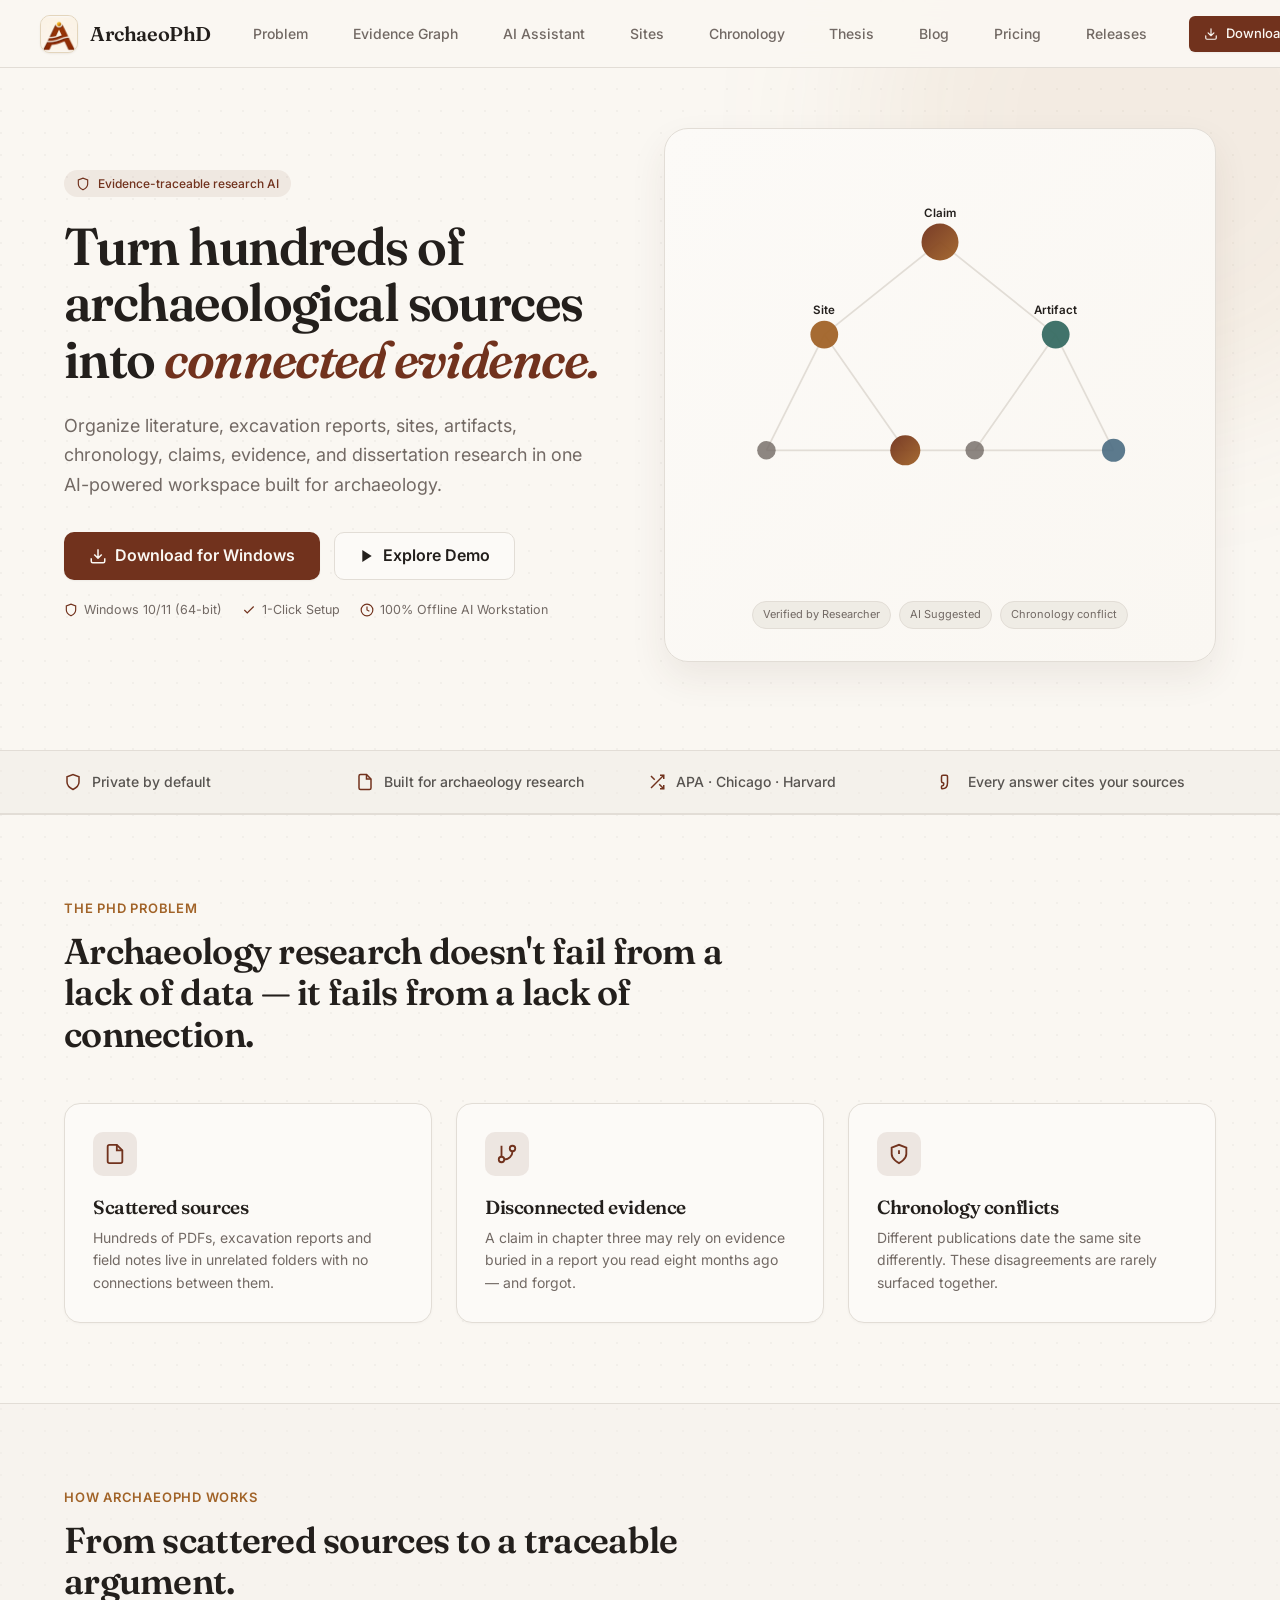
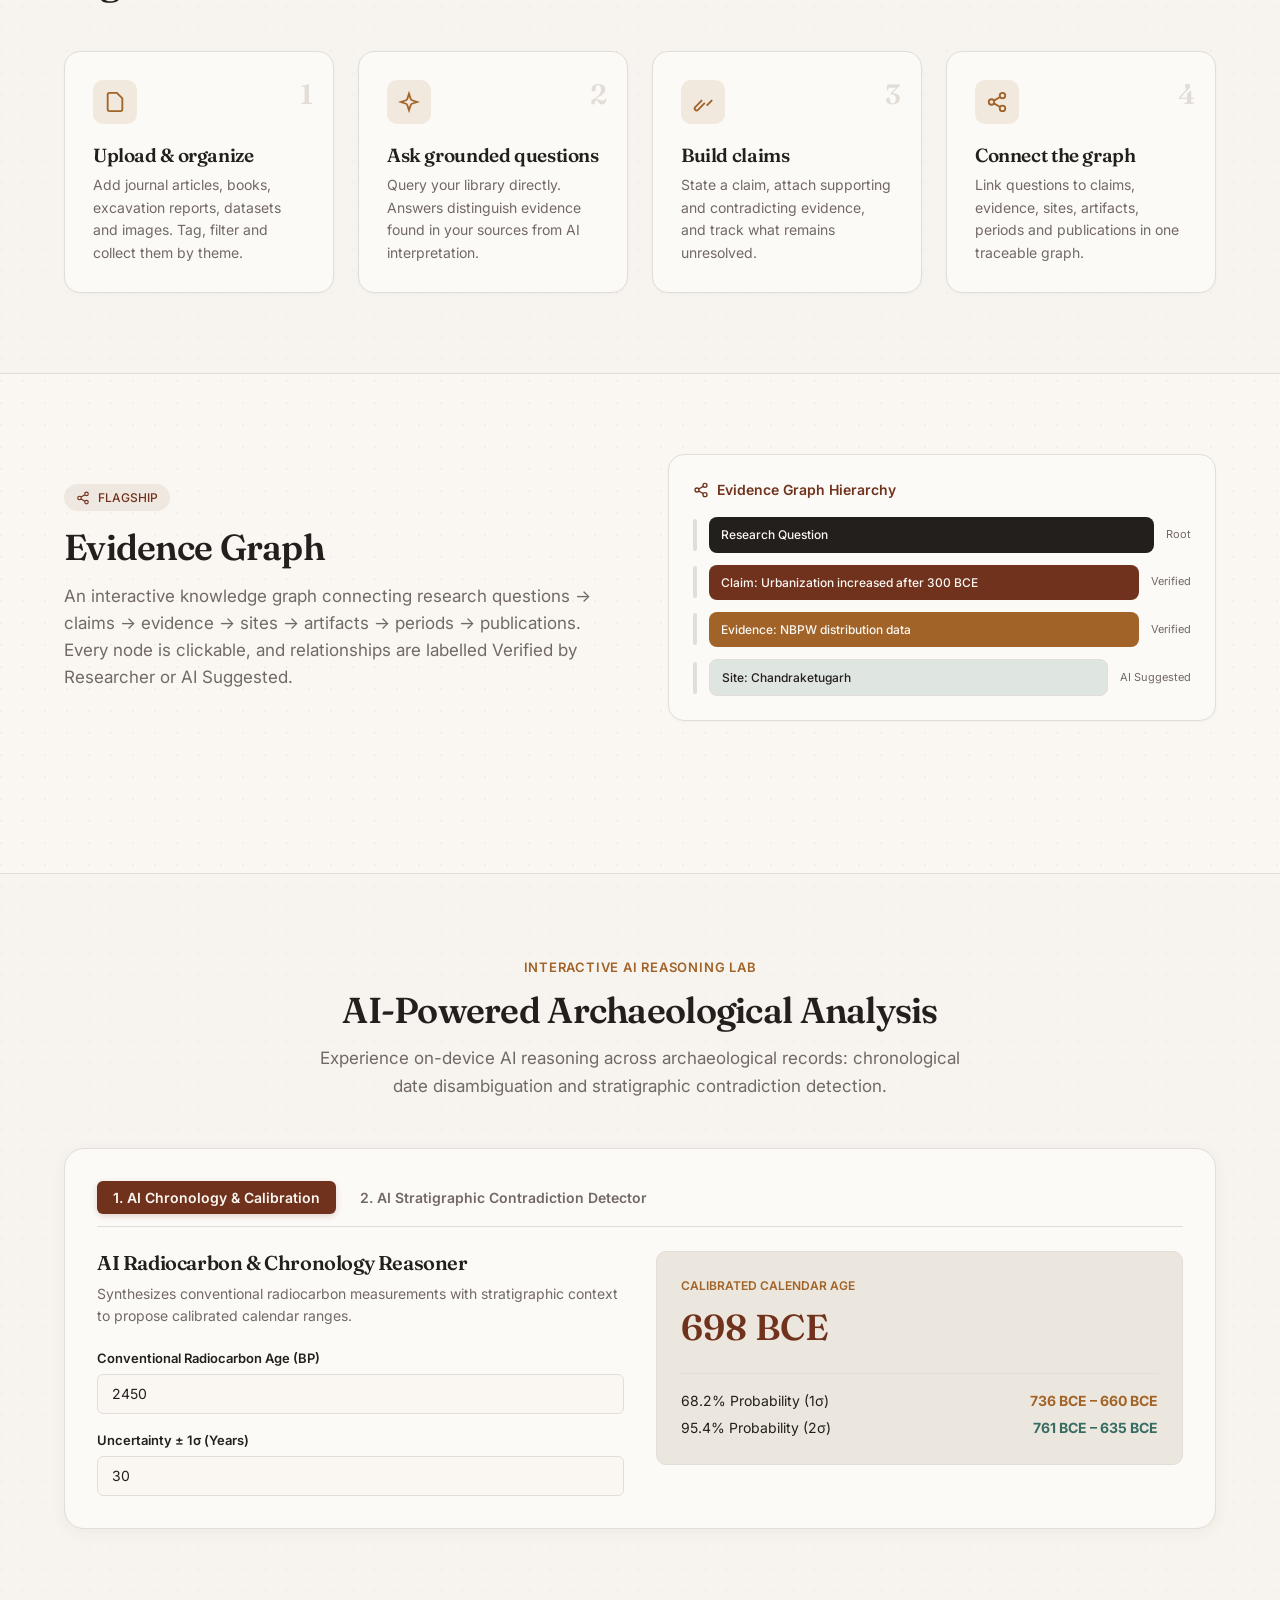
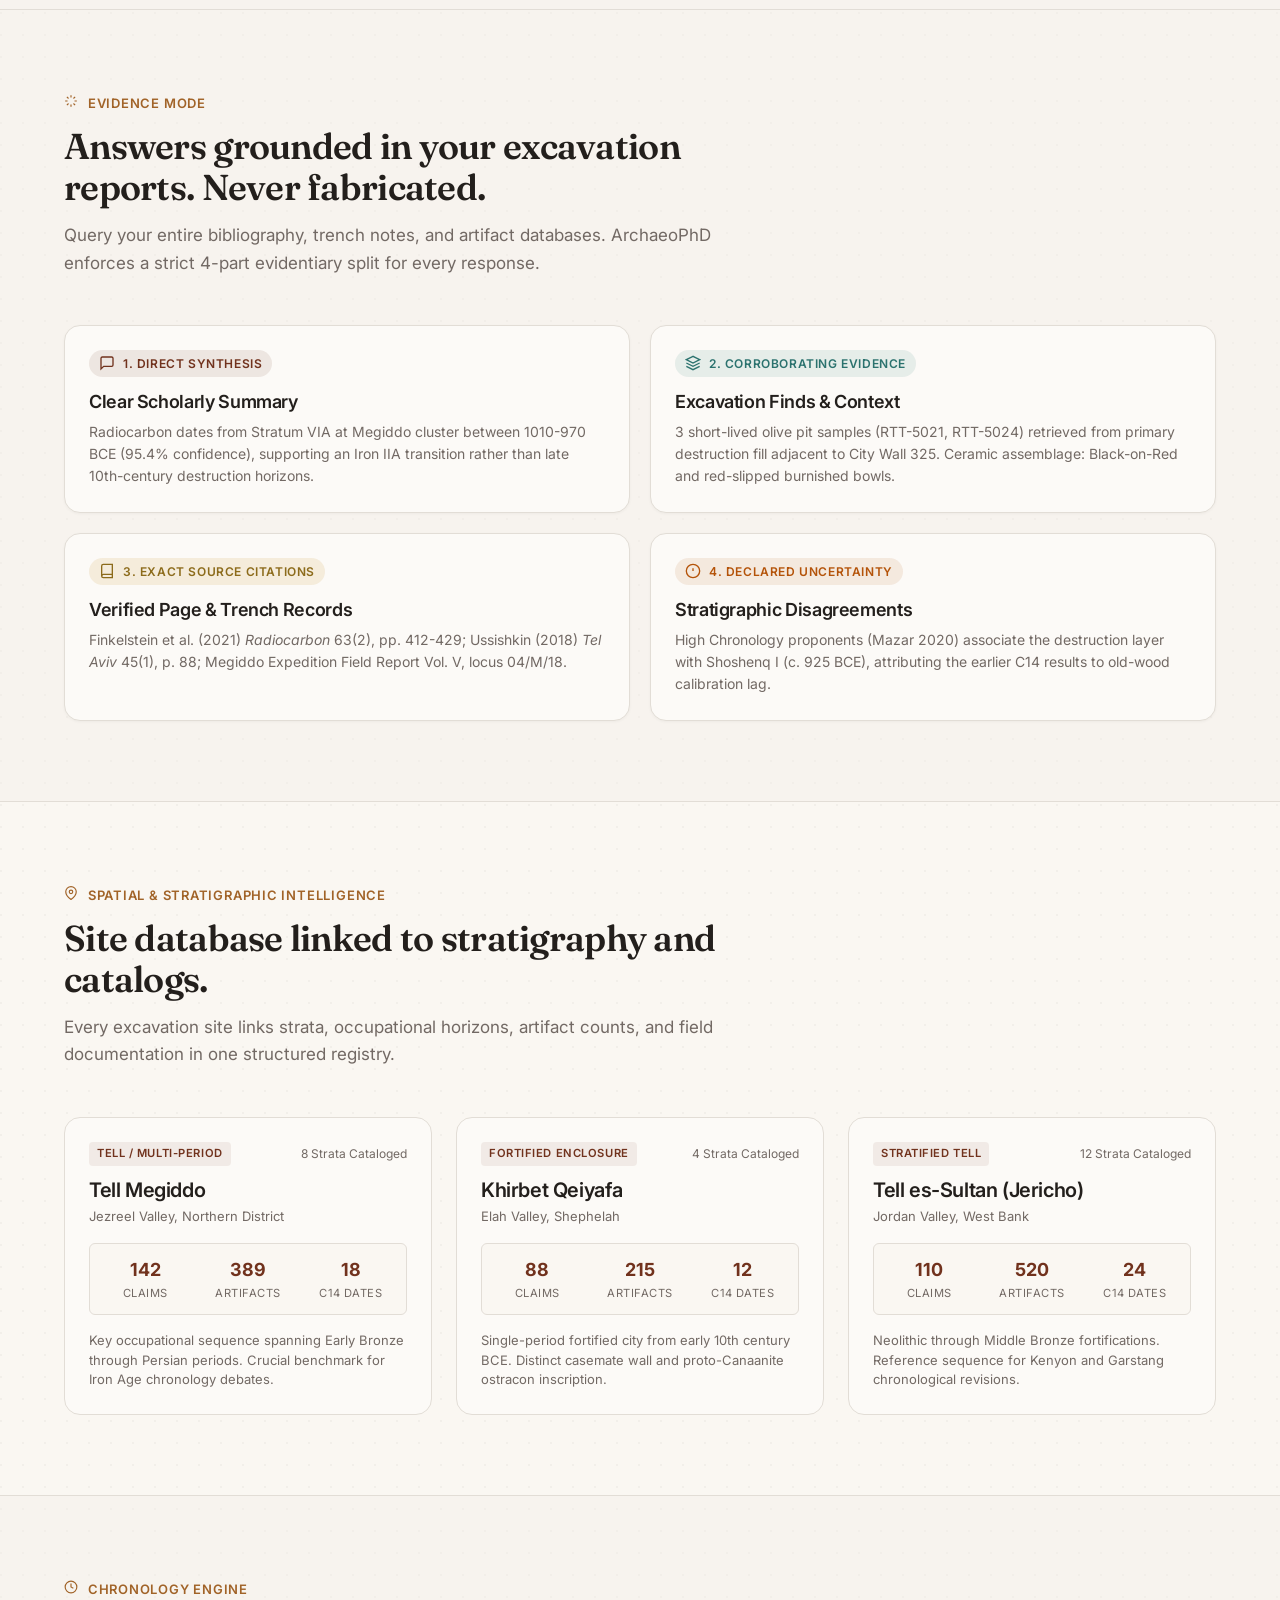
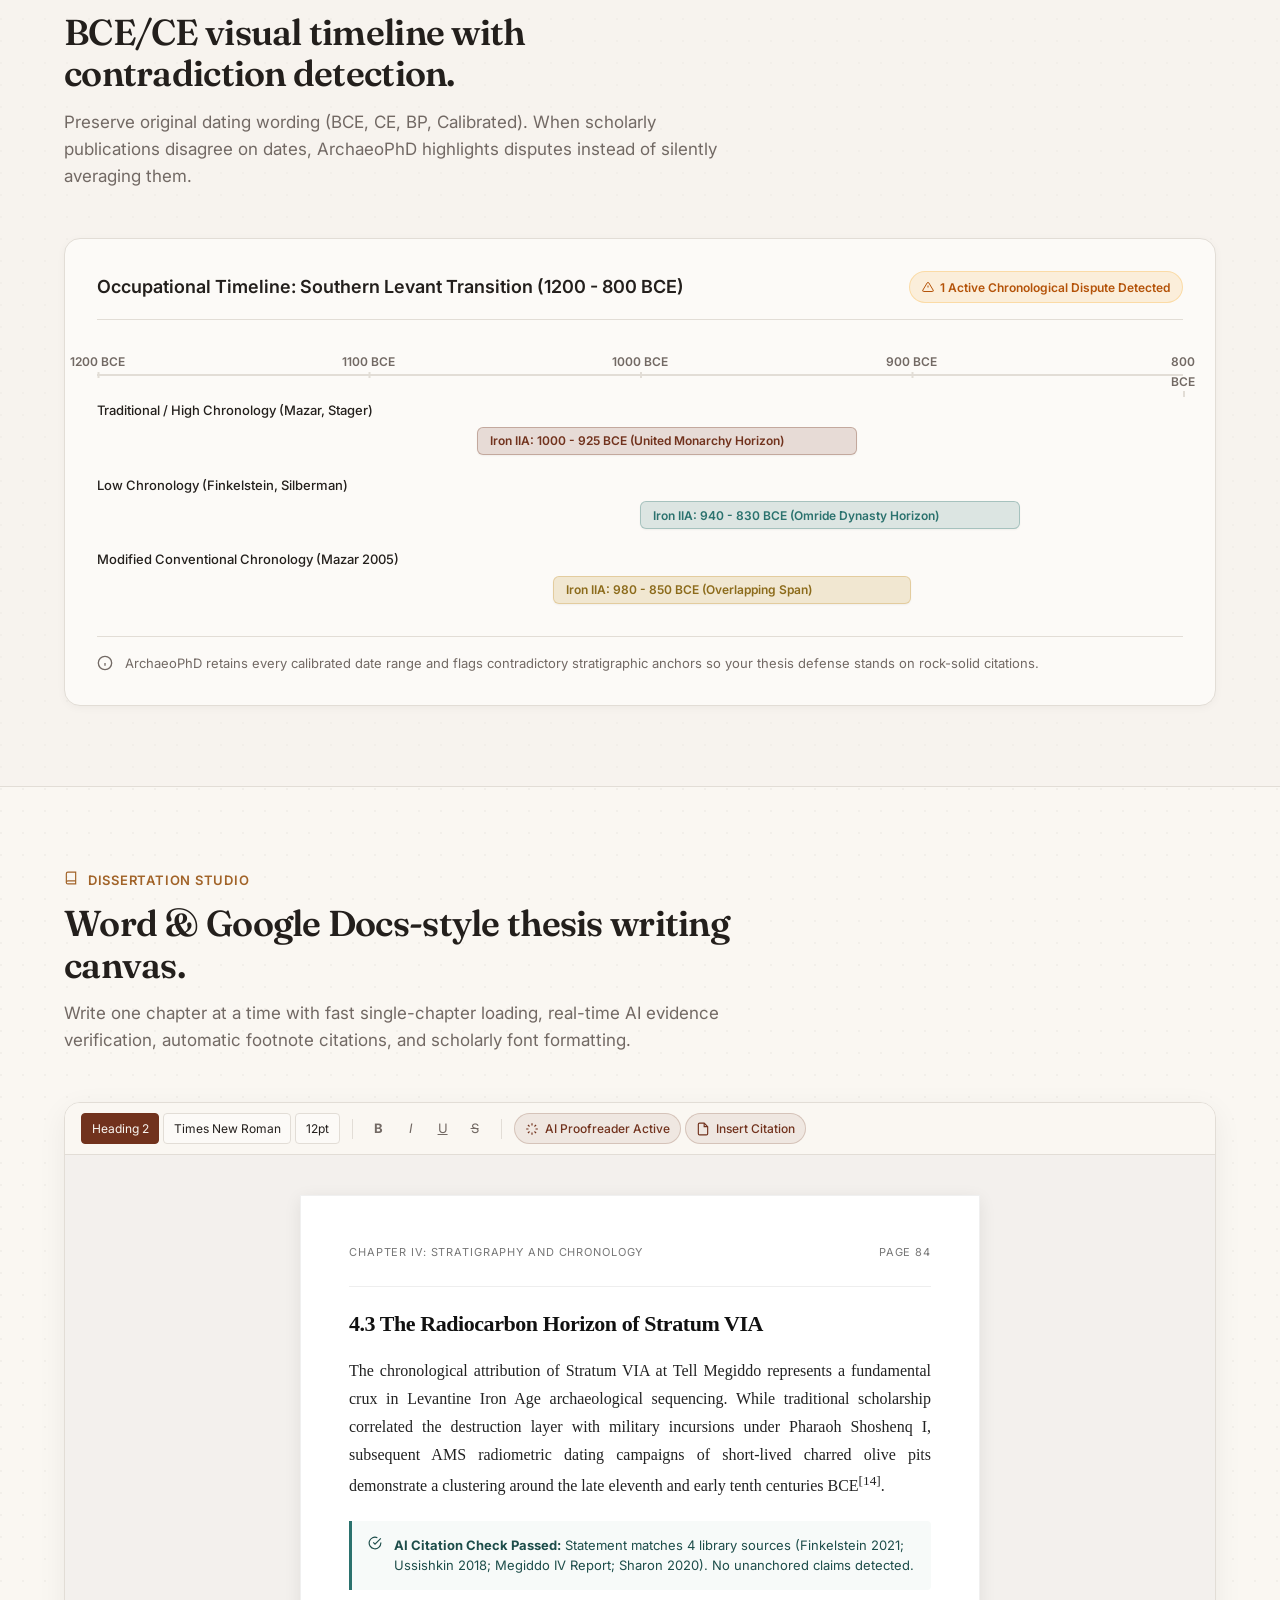
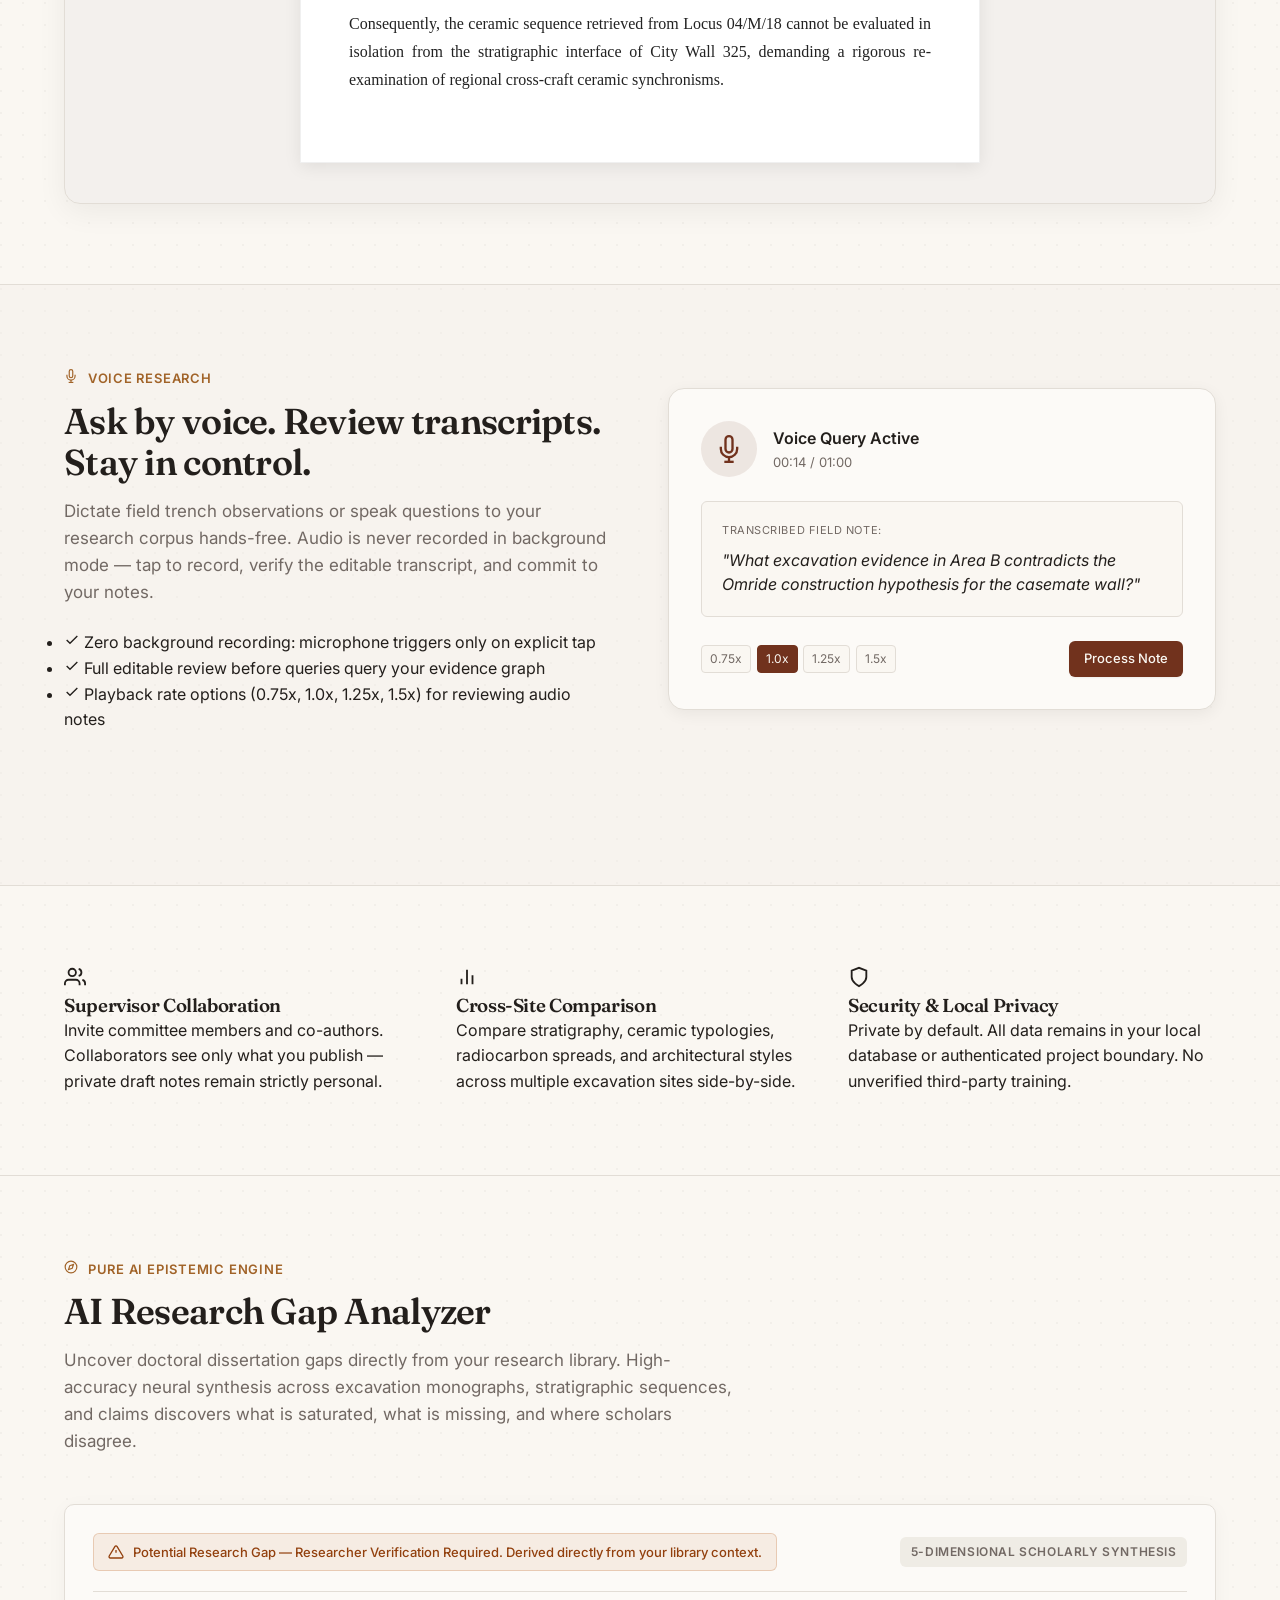
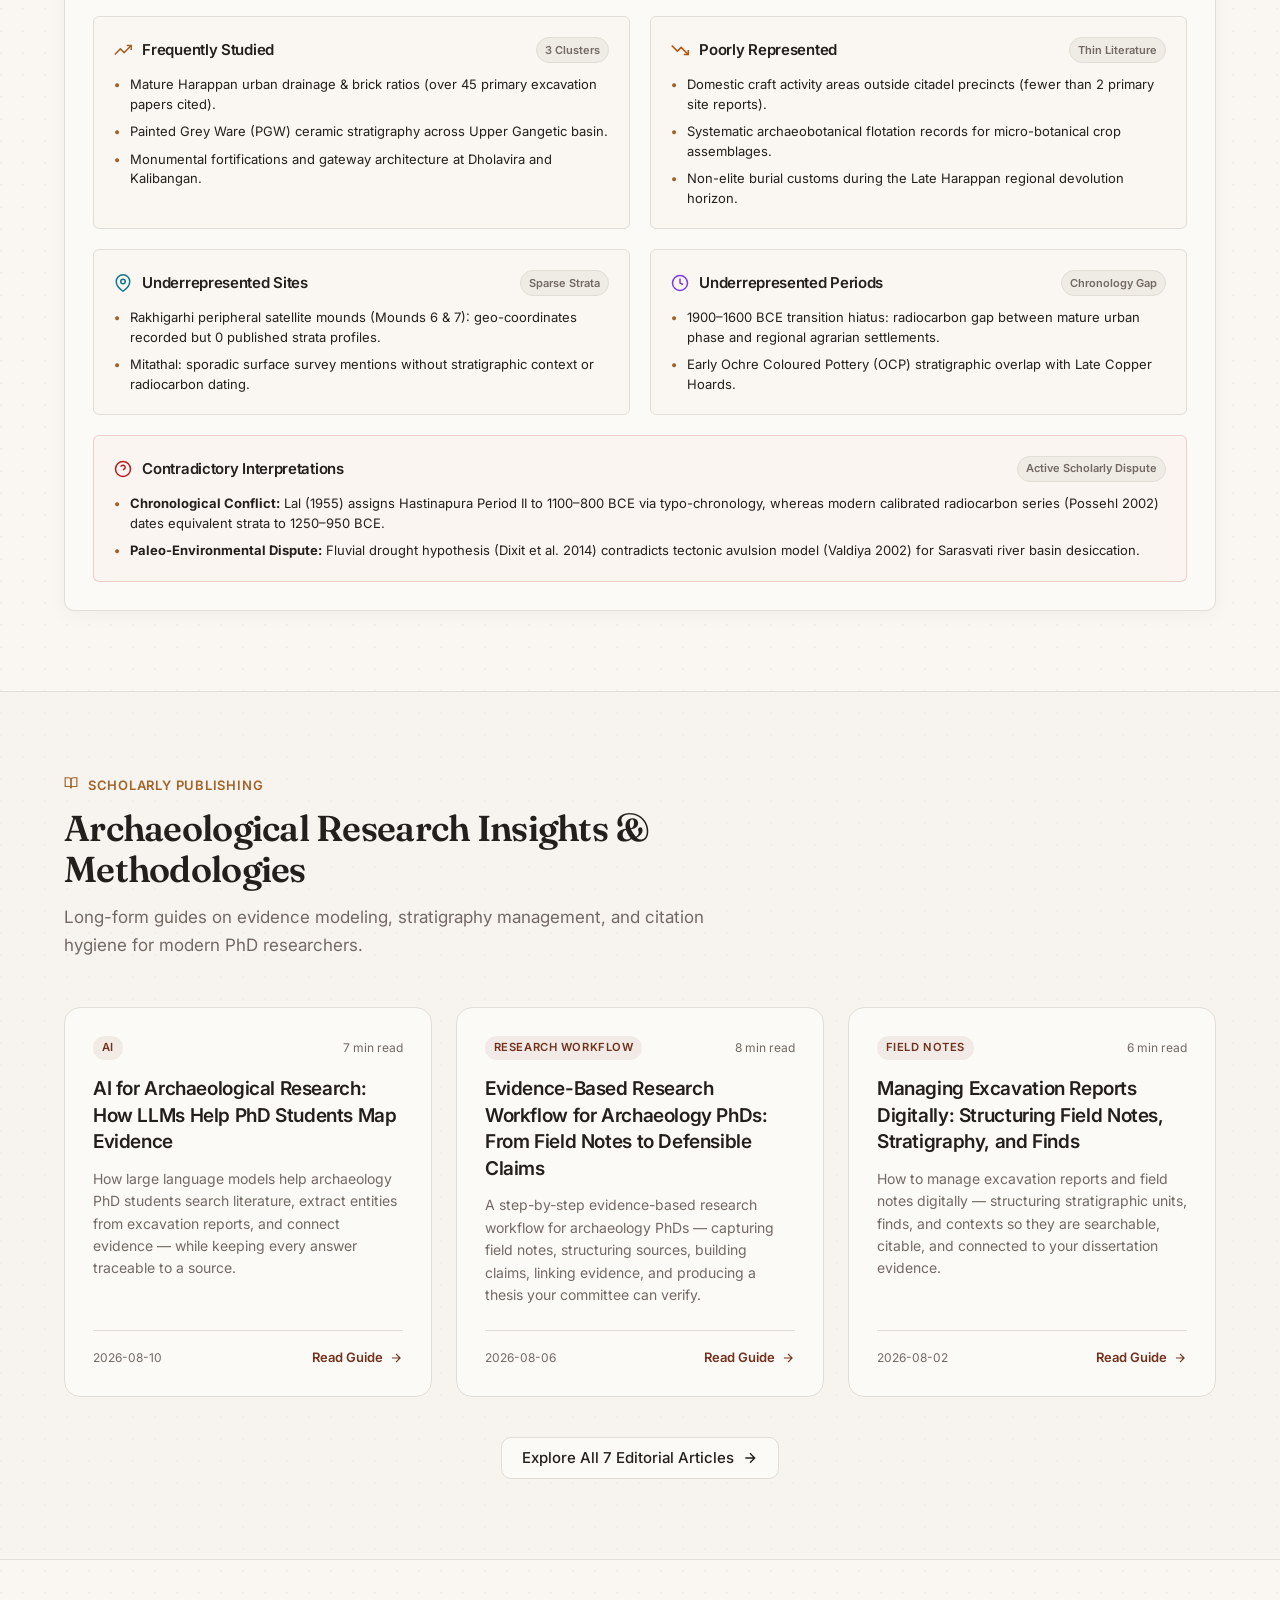
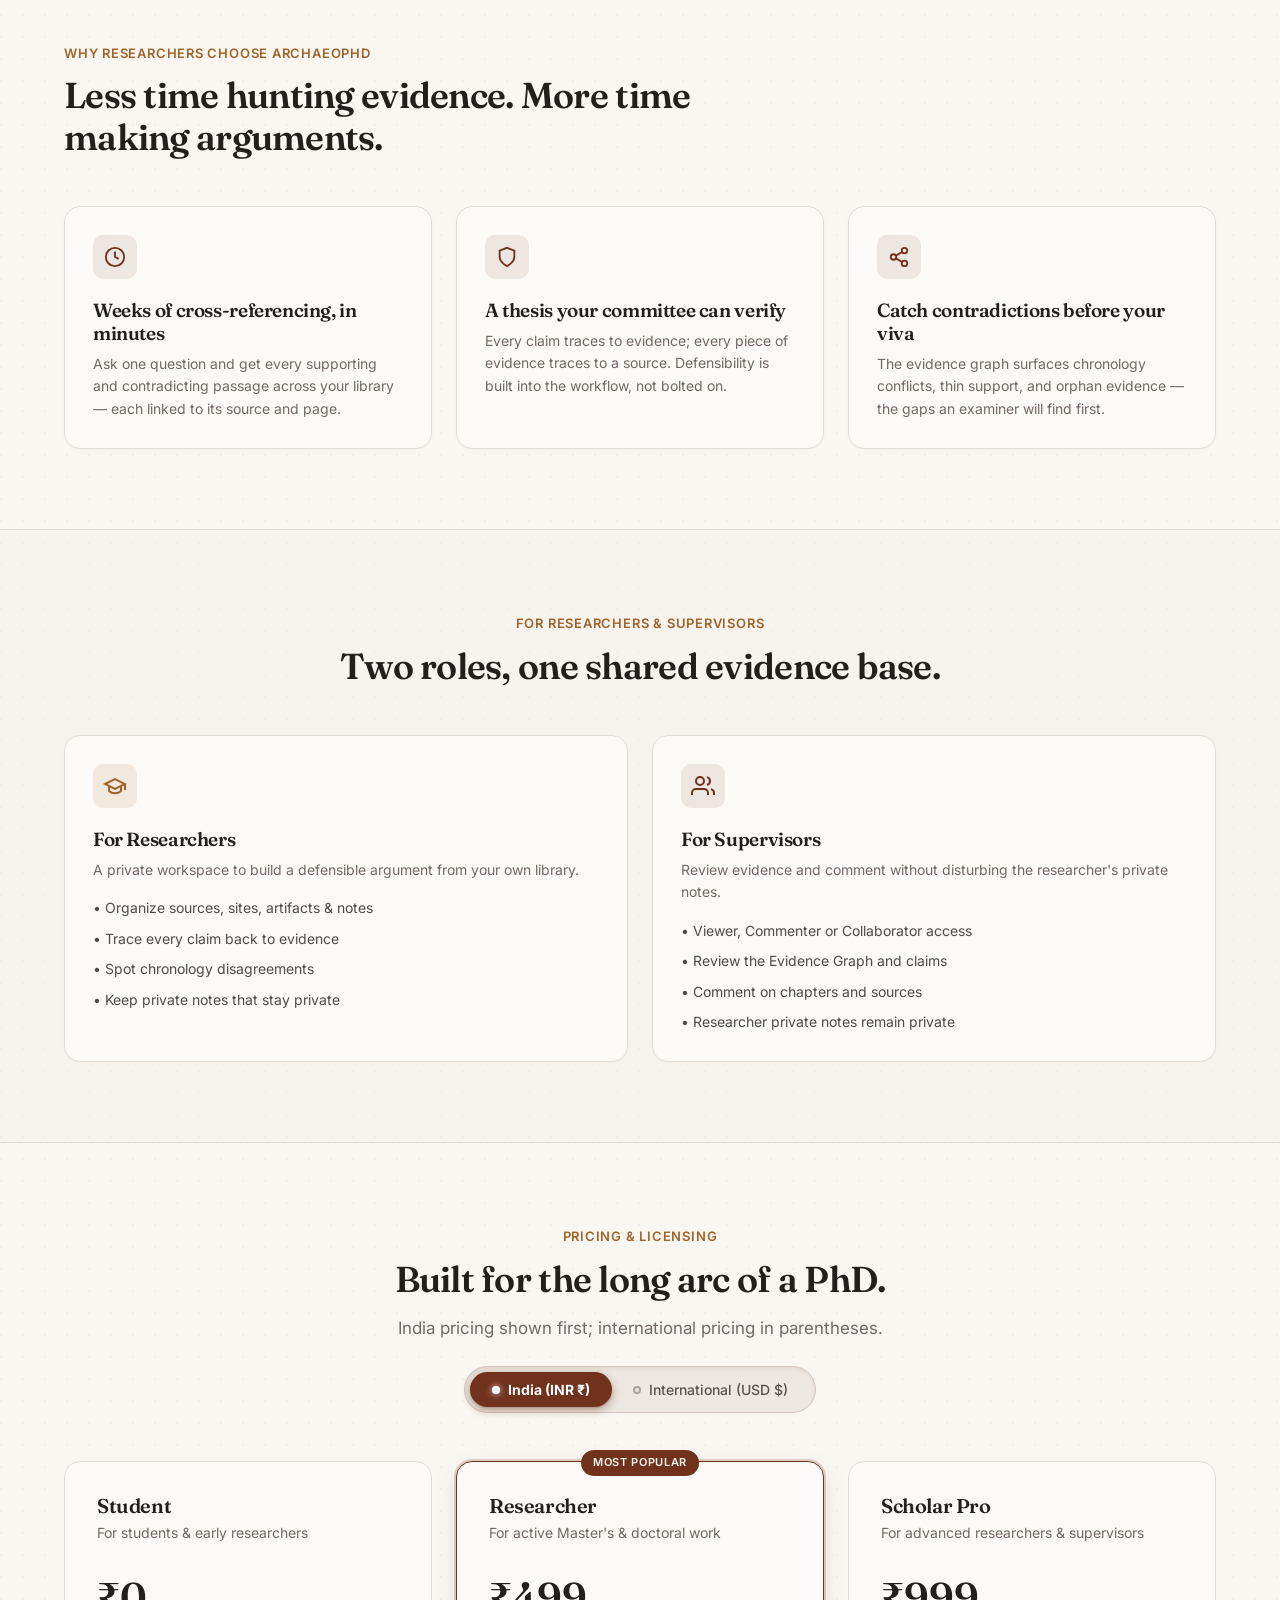
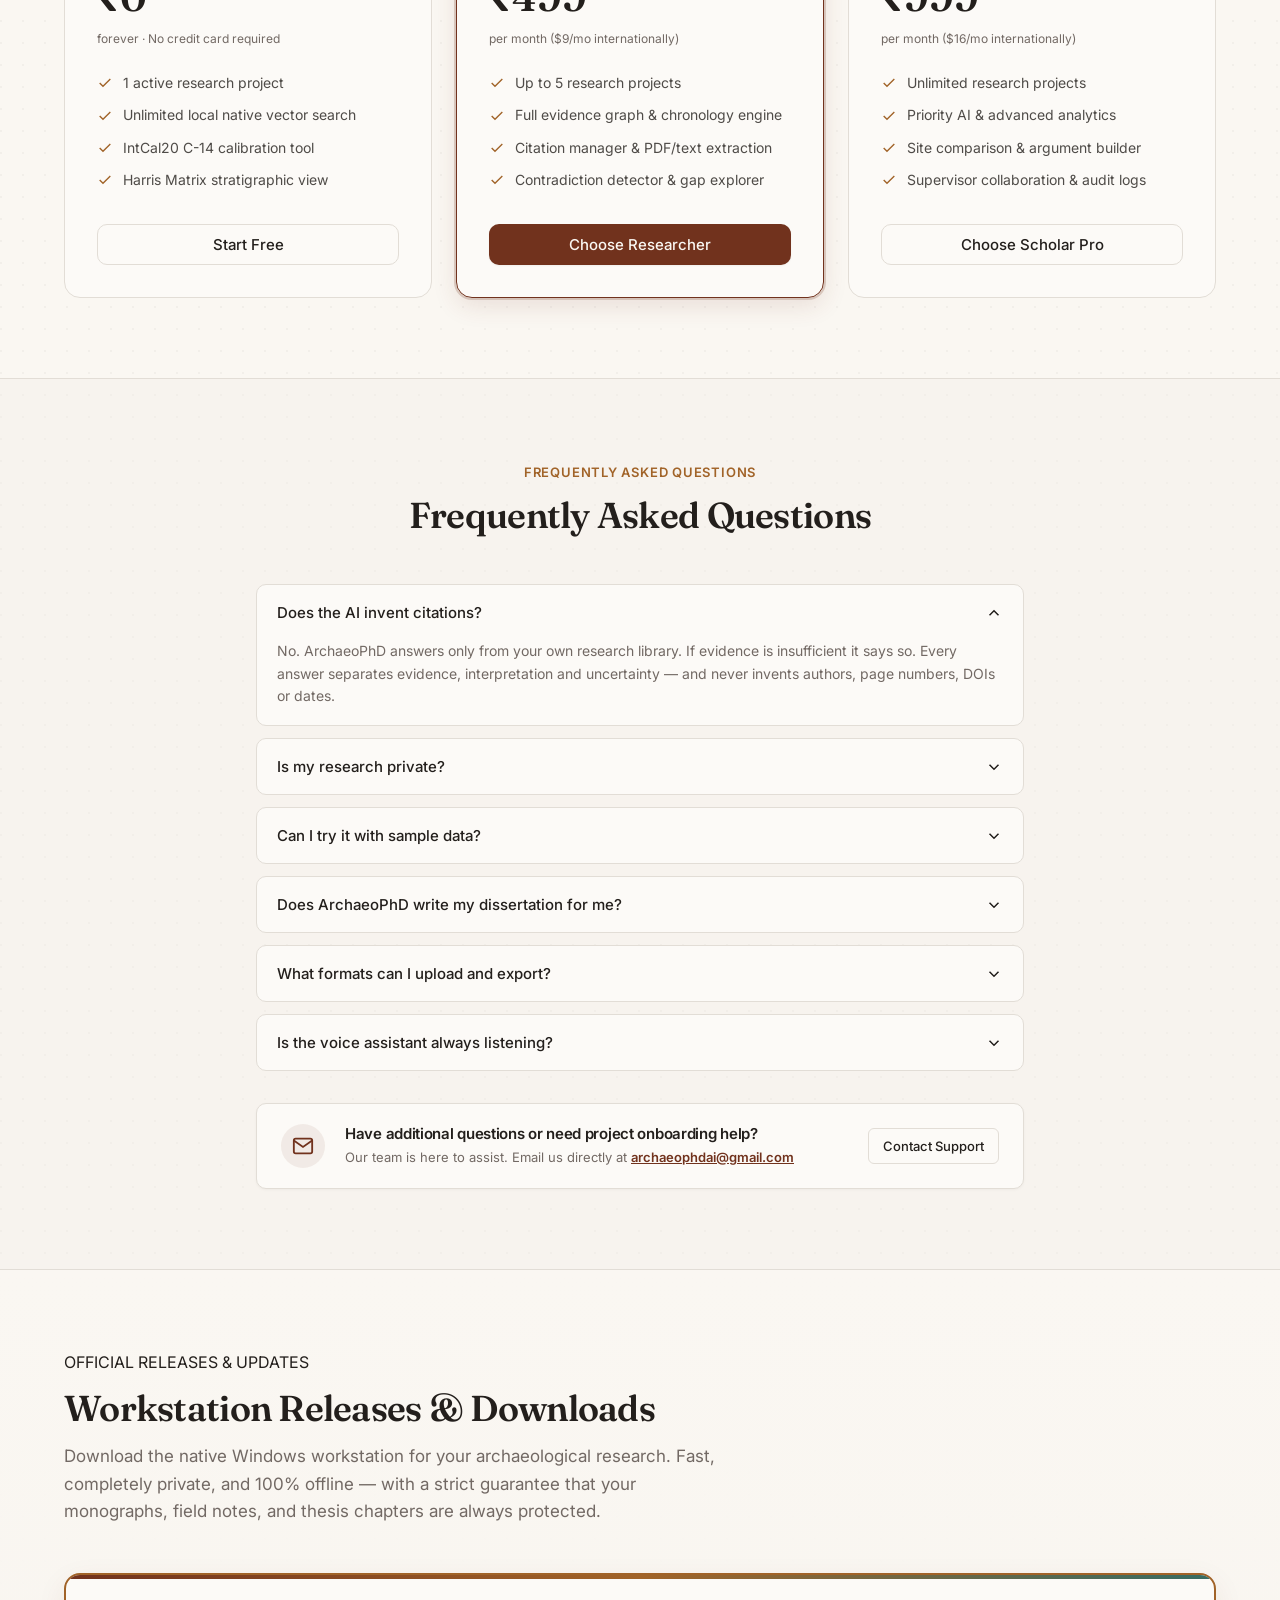
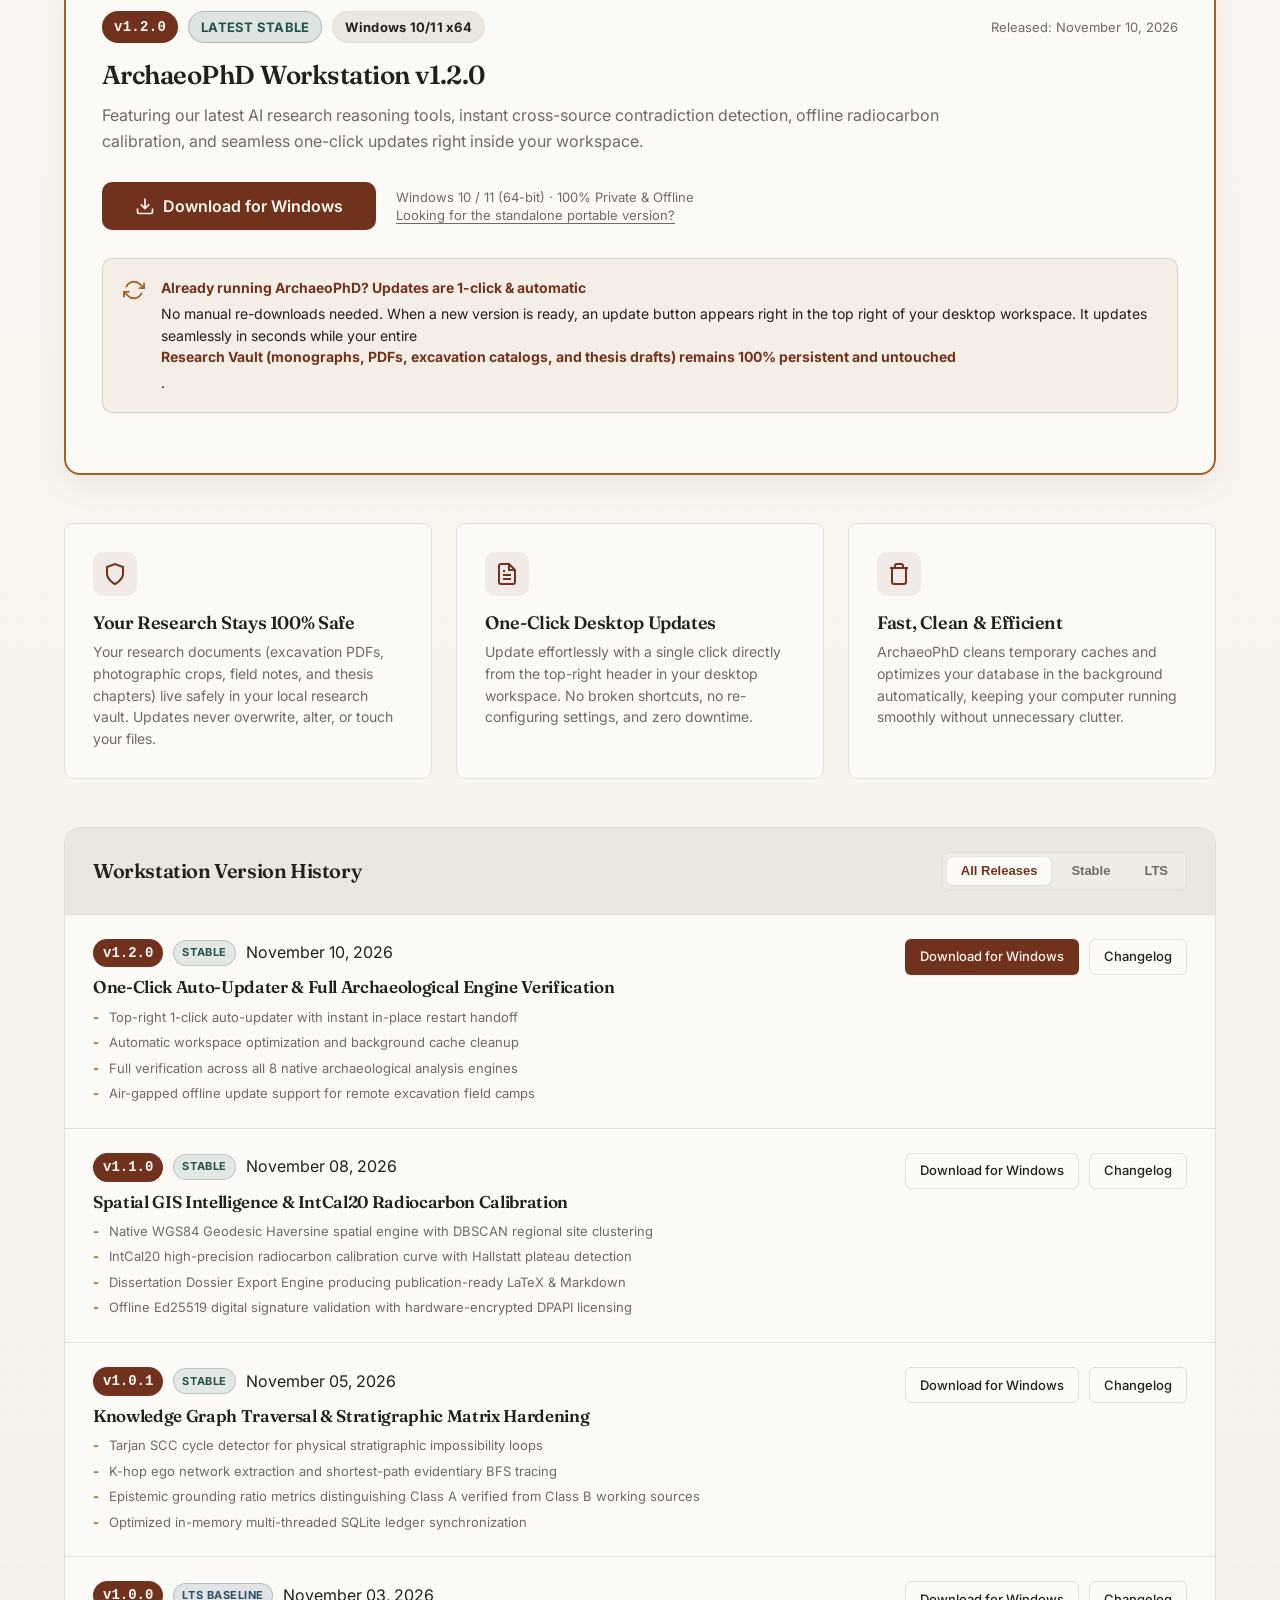
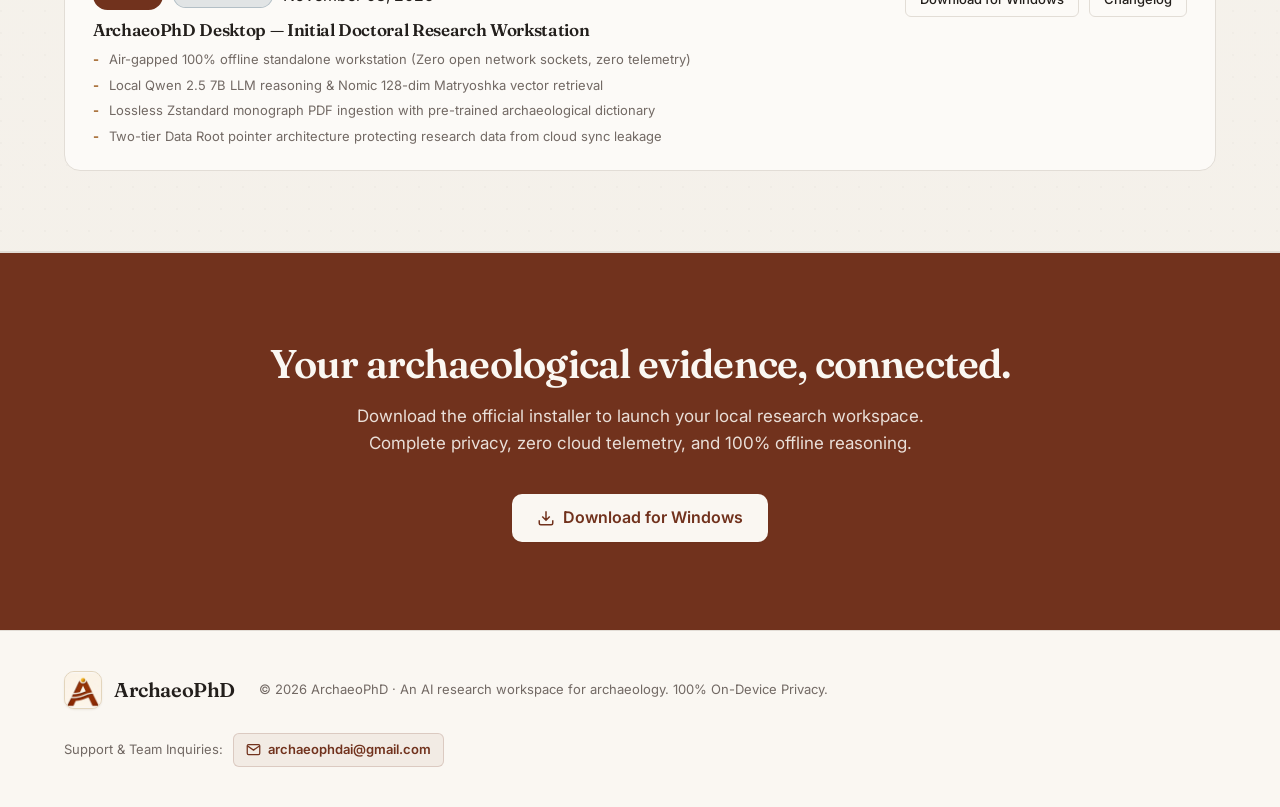
==== index.html @ 1713c0dc "refactor(releases): replace multi-button confusion with single clear Windows download action" ====
<!DOCTYPE html>
<html lang="en">
<head>
  <meta charset="UTF-8">
  <meta name="viewport" content="width=device-width, initial-scale=1.0">
  <title>ArchaeoPhD — Evidence-Traceable AI Research Workspace for Archaeology</title>
  <meta name="description" content="Organize literature, excavation reports, sites, artifacts, chronology, claims, evidence, and dissertation research in one AI-powered workspace built for archaeology.">
  <meta name="keywords" content="Archaeology, PhD Dissertation, Radiocarbon Calibration, IntCal20, Harris Matrix, Stratigraphy, Contradiction Detection, Vector Search, Local AI, Offline Workstation">
  
  <!-- Google Fonts: Fraunces & Inter (Exact frontend typography) -->
  <link rel="preconnect" href="https://fonts.googleapis.com">
  <link rel="preconnect" href="https://fonts.gstatic.com" crossorigin>
  <link href="https://fonts.googleapis.com/css2?family=Fraunces:ital,opsz,wght@0,9..144,400;0,9..144,500;0,9..144,600;0,9..144,700;1,9..144,400;1,9..144,600&family=Inter:wght@400;500;600;700&display=swap" rel="stylesheet">
  
  <!-- Favicon -->
  <link rel="icon" type="image/png" href="/app-logo-mark.png">
  <link rel="apple-touch-icon" href="/app-logo-mark.png">
  
  <!-- Styles -->
  <link rel="stylesheet" href="styles.css?v=2">
</head>
<body class="paper-grain">

  <!-- =========================================================================
       Navigation Bar (Mirror of LandingNav.jsx)
       ========================================================================= -->
  <header class="navbar" id="main-navbar">
    <div class="navbar-inner">
      <a href="/" class="nav-brand" id="nav-brand-logo">
        <span class="nav-brand-plaque">
          <img src="/app-logo-mark.png" alt="ArchaeoPhD Logo" width="36" height="36" class="nav-brand-logo-img">
        </span>
        <span class="nav-brand-text">ArchaeoPhD</span>
      </a>

      <nav class="nav-menu">
        <ul class="nav-links">
          <li><a href="/problem" class="nav-link">Problem</a></li>
          <li><a href="/graph" class="nav-link">Evidence Graph</a></li>
          <li><a href="/ai" class="nav-link">AI Assistant</a></li>
          <li><a href="/sites" class="nav-link">Sites</a></li>
          <li><a href="/chronology" class="nav-link">Chronology</a></li>
          <li><a href="/thesis" class="nav-link">Thesis</a></li>
          <li><a href="/blog" class="nav-link">Blog</a></li>
          <li><a href="/pricing" class="nav-link">Pricing</a></li>
          <li><a href="#releases" class="nav-link">Releases</a></li>
        </ul>
      </nav>

      <div class="nav-actions">
        <a href="downloads/ArchaeoPhD-Setup.exe" download="ArchaeoPhD-Setup.exe" class="btn btn-primary btn-sm" id="nav-btn-download">
          <svg width="14" height="14" viewBox="0 0 24 24" fill="none" stroke="currentColor" stroke-width="2" stroke-linecap="round" stroke-linejoin="round"><path d="M21 15v4a2 2 0 0 1-2 2H5a2 2 0 0 1-2-2v-4M7 10l5 5 5-5M12 15V3"/></svg>
          Download for Windows
        </a>
      </div>
    </div>
  </header>

  <main>
    <!-- =========================================================================
         Hero Section (Mirror of Hero.jsx)
         ========================================================================= -->
    <section class="hero" id="hero">
      <div class="hero-glow"></div>
      <div class="container">
        <div class="hero-grid">
          <div>
            <div class="pill-badge" id="hero-tag-badge">
              <svg width="14" height="14" viewBox="0 0 24 24" fill="none" stroke="currentColor" stroke-width="2"><path d="M12 22s8-4 8-10V5l-8-3-8 3v7c0 6 8 10 8 10z"/></svg>
              <span>Evidence-traceable research AI</span>
            </div>

            <h1 class="hero-title">
              Turn hundreds of archaeological sources into <span class="highlight">connected evidence.</span>
            </h1>

            <p class="hero-desc">
              Organize literature, excavation reports, sites, artifacts, chronology, claims, evidence, and dissertation research in one AI-powered workspace built for archaeology.
            </p>

            <div class="hero-cta-group">
              <a href="downloads/ArchaeoPhD-Setup.exe" download="ArchaeoPhD-Setup.exe" class="btn btn-primary btn-lg" id="btn-download-hero-primary">
                <svg width="18" height="18" viewBox="0 0 24 24" fill="none" stroke="currentColor" stroke-width="2"><path d="M21 15v4a2 2 0 0 1-2 2H5a2 2 0 0 1-2-2v-4M7 10l5 5 5-5M12 15V3"/></svg>
                Download for Windows
              </a>
              <a href="/interactive-lab" class="btn btn-secondary btn-lg" id="btn-hero-demo">
                <svg width="16" height="16" viewBox="0 0 24 24" fill="currentColor"><polygon points="5 3 19 12 5 21 5 3"/></svg>
                Explore Demo
              </a>
            </div>

            <div class="hero-meta-badges">
              <span><svg width="14" height="14" viewBox="0 0 24 24" fill="none" stroke="currentColor" stroke-width="2"><path d="M12 22s8-4 8-10V5l-8-3-8 3v7c0 6 8 10 8 10z"/></svg> Windows 10/11 (64-bit)</span>
              <span><svg width="14" height="14" viewBox="0 0 24 24" fill="none" stroke="currentColor" stroke-width="2"><polyline points="20 6 9 17 4 12"/></svg> 1-Click Setup</span>
              <span><svg width="14" height="14" viewBox="0 0 24 24" fill="none" stroke="currentColor" stroke-width="2"><circle cx="12" cy="12" r="10"/><polyline points="12 6 12 12 16 14"/></svg> 100% Offline AI Workstation</span>
            </div>
          </div>

          <!-- Hero Graph Motif (Mirror of Hero.jsx GraphMotif) -->
          <div class="hero-visual-card">
            <svg viewBox="0 0 420 360" style="width: 100%; height: auto;" fill="none">
              <defs>
                <linearGradient id="g1" x1="0" y1="0" x2="1" y2="1">
                  <stop offset="0" stop-color="#71321D" />
                  <stop offset="1" stop-color="#A16328" />
                </linearGradient>
              </defs>
              <!-- Edges -->
              <line x1="210" y1="70" x2="110" y2="150" stroke="#E2DDD6" stroke-width="1.5" />
              <line x1="210" y1="70" x2="310" y2="150" stroke="#E2DDD6" stroke-width="1.5" />
              <line x1="110" y1="150" x2="60" y2="250" stroke="#E2DDD6" stroke-width="1.5" />
              <line x1="110" y1="150" x2="180" y2="250" stroke="#E2DDD6" stroke-width="1.5" />
              <line x1="310" y1="150" x2="240" y2="250" stroke="#E2DDD6" stroke-width="1.5" />
              <line x1="310" y1="150" x2="360" y2="250" stroke="#E2DDD6" stroke-width="1.5" />
              <line x1="180" y1="250" x2="240" y2="250" stroke="#E2DDD6" stroke-width="1.5" />
              <line x1="60" y1="250" x2="180" y2="250" stroke="#E2DDD6" stroke-width="1.5" />
              <line x1="240" y1="250" x2="360" y2="250" stroke="#E2DDD6" stroke-width="1.5" />
              <!-- Nodes -->
              <circle cx="210" cy="70" r="16" fill="url(#g1)" opacity="0.95" />
              <text x="210" y="48" text-anchor="middle" fill="#231F1C" style="font-size: 10px; font-weight: 600; font-family: var(--font-body);">Claim</text>

              <circle cx="110" cy="150" r="12" fill="#A16328" opacity="0.95" />
              <text x="110" y="132" text-anchor="middle" fill="#231F1C" style="font-size: 10px; font-weight: 600; font-family: var(--font-body);">Site</text>

              <circle cx="310" cy="150" r="12" fill="#376C63" opacity="0.95" />
              <text x="310" y="132" text-anchor="middle" fill="#231F1C" style="font-size: 10px; font-weight: 600; font-family: var(--font-body);">Artifact</text>

              <circle cx="60" cy="250" r="8" fill="#726964" opacity="0.8" />
              <circle cx="180" cy="250" r="13" fill="url(#g1)" opacity="0.95" />
              <circle cx="240" cy="250" r="8" fill="#726964" opacity="0.8" />
              <circle cx="360" cy="250" r="10" fill="#4A6B82" opacity="0.9" />
            </svg>

            <div class="hero-visual-tags">
              <span class="hero-visual-tag">Verified by Researcher</span>
              <span class="hero-visual-tag">AI Suggested</span>
              <span class="hero-visual-tag">Chronology conflict</span>
            </div>
          </div>
        </div>
      </div>
    </section>

    <!-- =========================================================================
         Social Proof Trust Bar (Mirror of SocialProof.jsx)
         ========================================================================= -->
    <section class="social-proof">
      <div class="container">
        <div class="social-proof-grid">
          <div class="social-proof-item">
            <svg width="18" height="18" viewBox="0 0 24 24" fill="none" stroke="currentColor" stroke-width="2"><path d="M12 22s8-4 8-10V5l-8-3-8 3v7c0 6 8 10 8 10z"/></svg>
            <span>Private by default</span>
          </div>
          <div class="social-proof-item">
            <svg width="18" height="18" viewBox="0 0 24 24" fill="none" stroke="currentColor" stroke-width="2"><path d="M14 2H6a2 2 0 0 0-2 2v16a2 2 0 0 0 2 2h12a2 2 0 0 0 2-2V8z"/><polyline points="14 2 14 8 20 8"/></svg>
            <span>Built for archaeology research</span>
          </div>
          <div class="social-proof-item">
            <svg width="18" height="18" viewBox="0 0 24 24" fill="none" stroke="currentColor" stroke-width="2"><polyline points="16 3 21 3 21 8"/><line x1="4" y1="20" x2="21" y2="3"/><polyline points="21 16 21 21 16 21"/><line x1="15" y1="15" x2="21" y2="21"/><line x1="4" y1="4" x2="9" y2="9"/></svg>
            <span>APA · Chicago · Harvard</span>
          </div>
          <div class="social-proof-item">
            <svg width="18" height="18" viewBox="0 0 24 24" fill="none" stroke="currentColor" stroke-width="2"><path d="M3 21c3 0 7-1 7-8V5c0-1.25-.756-2.017-2-2H4c-1.25 0-2 .75-2 1.972V11c0 1.25.75 2 2 2 1 0 1 0 1 1v1c0 1-1 2-2 2s-1 .008-1 1.031V20c0 1 0 1 1 1z"/></svg>
            <span>Every answer cites your sources</span>
          </div>
        </div>
      </div>
    </section>

    <!-- =========================================================================
         The PhD Problem (Mirror of FeatureSections.jsx)
         ========================================================================= -->
    <section class="section" id="problem">
      <div class="container">
        <div class="section-header">
          <span class="tag-label">The PhD Problem</span>
          <h2 class="section-title">Archaeology research doesn't fail from a lack of data — it fails from a lack of connection.</h2>
        </div>

        <div class="cards-grid-3">
          <div class="card">
            <div class="card-icon-box">
              <svg width="22" height="22" viewBox="0 0 24 24" fill="none" stroke="currentColor" stroke-width="2"><path d="M14 2H6a2 2 0 0 0-2 2v16a2 2 0 0 0 2 2h12a2 2 0 0 0 2-2V8z"/><polyline points="14 2 14 8 20 8"/></svg>
            </div>
            <h3 class="card-title">Scattered sources</h3>
            <p class="card-text">Hundreds of PDFs, excavation reports and field notes live in unrelated folders with no connections between them.</p>
          </div>

          <div class="card">
            <div class="card-icon-box">
              <svg width="22" height="22" viewBox="0 0 24 24" fill="none" stroke="currentColor" stroke-width="2"><line x1="6" y1="3" x2="6" y2="15"/><circle cx="18" cy="6" r="3"/><circle cx="6" cy="18" r="3"/><path d="M18 9a9 9 0 0 1-9 9"/></svg>
            </div>
            <h3 class="card-title">Disconnected evidence</h3>
            <p class="card-text">A claim in chapter three may rely on evidence buried in a report you read eight months ago — and forgot.</p>
          </div>

          <div class="card">
            <div class="card-icon-box">
              <svg width="22" height="22" viewBox="0 0 24 24" fill="none" stroke="currentColor" stroke-width="2"><path d="M12 22s8-4 8-10V5l-8-3-8 3v7c0 6 8 10 8 10z"/><line x1="12" y1="8" x2="12" y2="12"/><line x1="12" y1="16" x2="12.01" y2="16"/></svg>
            </div>
            <h3 class="card-title">Chronology conflicts</h3>
            <p class="card-text">Different publications date the same site differently. These disagreements are rarely surfaced together.</p>
          </div>
        </div>
      </div>
    </section>

    <!-- =========================================================================
         How it Works (Mirror of FeatureSections.jsx)
         ========================================================================= -->
    <section class="section section-alt" id="how">
      <div class="container">
        <div class="section-header">
          <span class="tag-label">How ArchaeoPhD Works</span>
          <h2 class="section-title">From scattered sources to a traceable argument.</h2>
        </div>

        <div class="cards-grid-4">
          <div class="card">
            <div style="position: absolute; top: 1.25rem; right: 1.25rem; font-family: var(--font-display); font-size: 1.75rem; font-weight: 600; color: #E2DDD6;">1</div>
            <div class="card-icon-box accent">
              <svg width="22" height="22" viewBox="0 0 24 24" fill="none" stroke="currentColor" stroke-width="2"><path d="M14 2H6a2 2 0 0 0-2 2v16a2 2 0 0 0 2 2h12a2 2 0 0 0 2-2V8z"/></svg>
            </div>
            <h3 class="card-title">Upload & organize</h3>
            <p class="card-text">Add journal articles, books, excavation reports, datasets and images. Tag, filter and collect them by theme.</p>
          </div>

          <div class="card">
            <div style="position: absolute; top: 1.25rem; right: 1.25rem; font-family: var(--font-display); font-size: 1.75rem; font-weight: 600; color: #E2DDD6;">2</div>
            <div class="card-icon-box accent">
              <svg width="22" height="22" viewBox="0 0 24 24" fill="none" stroke="currentColor" stroke-width="2"><path d="M12 3l1.912 5.813a2 2 0 001.275 1.275L21 12l-5.813 1.912a2 2 0 00-1.275 1.275L12 21l-1.912-5.813a2 2 0 00-1.275-1.275L3 12l5.813-1.912a2 2 0 001.275-1.275L12 3z"/></svg>
            </div>
            <h3 class="card-title">Ask grounded questions</h3>
            <p class="card-text">Query your library directly. Answers distinguish evidence found in your sources from AI interpretation.</p>
          </div>

          <div class="card">
            <div style="position: absolute; top: 1.25rem; right: 1.25rem; font-family: var(--font-display); font-size: 1.75rem; font-weight: 600; color: #E2DDD6;">3</div>
            <div class="card-icon-box accent">
              <svg width="22" height="22" viewBox="0 0 24 24" fill="none" stroke="currentColor" stroke-width="2"><path d="M14 13l-7.5 7.5a2.121 2.121 0 0 1-3-3L11 10"/><path d="m16 16 6-6"/></svg>
            </div>
            <h3 class="card-title">Build claims</h3>
            <p class="card-text">State a claim, attach supporting and contradicting evidence, and track what remains unresolved.</p>
          </div>

          <div class="card">
            <div style="position: absolute; top: 1.25rem; right: 1.25rem; font-family: var(--font-display); font-size: 1.75rem; font-weight: 600; color: #E2DDD6;">4</div>
            <div class="card-icon-box accent">
              <svg width="22" height="22" viewBox="0 0 24 24" fill="none" stroke="currentColor" stroke-width="2"><circle cx="18" cy="5" r="3"/><circle cx="6" cy="12" r="3"/><circle cx="18" cy="19" r="3"/><line x1="8.59" y1="13.51" x2="15.42" y2="17.49"/><line x1="15.41" y1="6.51" x2="8.59" y2="10.49"/></svg>
            </div>
            <h3 class="card-title">Connect the graph</h3>
            <p class="card-text">Link questions to claims, evidence, sites, artifacts, periods and publications in one traceable graph.</p>
          </div>
        </div>
      </div>
    </section>

    <!-- =========================================================================
         Flagship Feature Showcase: Evidence Graph (Mirror of FeatureSections.jsx)
         ========================================================================= -->
    <section class="section" id="graph">
      <div class="container">
        <div class="showcase-row">
          <div>
            <div class="pill-badge" style="margin-bottom: 1rem;">
              <svg width="14" height="14" viewBox="0 0 24 24" fill="none" stroke="currentColor" stroke-width="2"><circle cx="18" cy="5" r="3"/><circle cx="6" cy="12" r="3"/><circle cx="18" cy="19" r="3"/><line x1="8.59" y1="13.51" x2="15.42" y2="17.49"/><line x1="15.41" y1="6.51" x2="8.59" y2="10.49"/></svg>
              <span>FLAGSHIP</span>
            </div>
            <h2 class="section-title">Evidence Graph</h2>
            <p class="section-subtitle">
              An interactive knowledge graph connecting research questions &rarr; claims &rarr; evidence &rarr; sites &rarr; artifacts &rarr; periods &rarr; publications. Every node is clickable, and relationships are labelled Verified by Researcher or AI Suggested.
            </p>
          </div>

          <div class="card" style="padding: 1.5rem;">
            <div style="display: flex; align-items: center; gap: 0.5rem; font-size: 0.875rem; font-weight: 600; color: var(--primary); margin-bottom: 1rem;">
              <svg width="16" height="16" viewBox="0 0 24 24" fill="none" stroke="currentColor" stroke-width="2"><circle cx="18" cy="5" r="3"/><circle cx="6" cy="12" r="3"/><circle cx="18" cy="19" r="3"/><line x1="8.59" y1="13.51" x2="15.42" y2="17.49"/><line x1="15.41" y1="6.51" x2="8.59" y2="10.49"/></svg>
              Evidence Graph Hierarchy
            </div>
            <div style="display: flex; flex-direction: column; gap: 0.75rem;">
              <div style="display: flex; align-items: center; gap: 0.75rem;">
                <div style="width: 4px; height: 32px; background: #E2DDD6; border-radius: 4px;"></div>
                <div style="flex: 1; padding: 0.5rem 0.75rem; border-radius: 0.5rem; background: #231F1C; color: #FAF7F2; font-size: 0.75rem; font-weight: 500;">Research Question</div>
                <span style="font-size: 0.6875rem; color: var(--muted-foreground);">Root</span>
              </div>
              <div style="display: flex; align-items: center; gap: 0.75rem;">
                <div style="width: 4px; height: 32px; background: #E2DDD6; border-radius: 4px;"></div>
                <div style="flex: 1; padding: 0.5rem 0.75rem; border-radius: 0.5rem; background: #71321D; color: #FAF7F2; font-size: 0.75rem; font-weight: 500;">Claim: Urbanization increased after 300 BCE</div>
                <span style="font-size: 0.6875rem; color: var(--muted-foreground);">Verified</span>
              </div>
              <div style="display: flex; align-items: center; gap: 0.75rem;">
                <div style="width: 4px; height: 32px; background: #E2DDD6; border-radius: 4px;"></div>
                <div style="flex: 1; padding: 0.5rem 0.75rem; border-radius: 0.5rem; background: #A16328; color: #FAF7F2; font-size: 0.75rem; font-weight: 500;">Evidence: NBPW distribution data</div>
                <span style="font-size: 0.6875rem; color: var(--muted-foreground);">Verified</span>
              </div>
              <div style="display: flex; align-items: center; gap: 0.75rem;">
                <div style="width: 4px; height: 32px; background: #E2DDD6; border-radius: 4px;"></div>
                <div style="flex: 1; padding: 0.5rem 0.75rem; border-radius: 0.5rem; background: rgba(55, 108, 99, 0.15); border: 1px solid #E2DDD6; color: #231F1C; font-size: 0.75rem; font-weight: 500;">Site: Chandraketugarh</div>
                <span style="font-size: 0.6875rem; color: var(--muted-foreground);">AI Suggested</span>
              </div>
            </div>
          </div>
        </div>
      </div>
    </section>

    <!-- =========================================================================
         Interactive Lab (IntCal20 Splines & Harris Matrix Topological Validator)
         ========================================================================= -->
    <section class="section section-alt" id="interactive-lab">
      <div class="container">
        <div class="section-header center">
          <span class="tag-label">Interactive AI Reasoning Lab</span>
          <h2 class="section-title">AI-Powered Archaeological Analysis</h2>
          <p class="section-subtitle">
            Experience on-device AI reasoning across archaeological records: chronological date disambiguation and stratigraphic contradiction detection.
          </p>
        </div>

        <div class="lab-card">
          <div class="lab-tabs-header">
            <button class="lab-tab-btn active" onclick="switchLabTab('lab-tab-c14')">1. AI Chronology &amp; Calibration</button>
            <button class="lab-tab-btn" onclick="switchLabTab('lab-tab-harris')">2. AI Stratigraphic Contradiction Detector</button>
          </div>

          <!-- Tab 1: C-14 Calibration -->
          <div id="lab-tab-c14" class="lab-tab-pane active">
            <div style="display: grid; grid-template-columns: 1fr 1fr; gap: 2rem; align-items: start;">
              <div>
                <h3 style="font-size: 1.25rem; margin-bottom: 0.5rem;">AI Radiocarbon &amp; Chronology Reasoner</h3>
                <p class="text-muted" style="font-size: 0.875rem; margin-bottom: 1.25rem;">
                  Synthesizes conventional radiocarbon measurements with stratigraphic context to propose calibrated calendar ranges.
                </p>
                <div style="display: flex; flex-direction: column; gap: 1rem;">
                  <div>
                    <label style="font-size: 0.8125rem; font-weight: 600; display: block; margin-bottom: 0.35rem;">Conventional Radiocarbon Age (BP)</label>
                    <input type="number" id="c14-bp-input" class="form-input" value="2450" min="500" max="15000">
                  </div>
                  <div>
                    <label style="font-size: 0.8125rem; font-weight: 600; display: block; margin-bottom: 0.35rem;">Uncertainty &plusmn; 1&sigma; (Years)</label>
                    <input type="number" id="c14-sigma-input" class="form-input" value="30" min="10" max="200">
                  </div>
                </div>
              </div>

              <div style="background-color: var(--secondary); padding: 1.5rem; border-radius: var(--radius); border: 1px solid var(--border);">
                <div style="font-size: 0.75rem; font-weight: 600; text-transform: uppercase; color: var(--accent); margin-bottom: 0.25rem;">Calibrated Calendar Age</div>
                <div id="c14-median" style="font-family: var(--font-display); font-size: 2.25rem; font-weight: 600; color: var(--primary);">500 BCE</div>
                <div style="margin-top: 1rem; padding-top: 1rem; border-top: 1px solid var(--border); font-size: 0.875rem;">
                  <div style="display: flex; justify-content: space-between; margin-bottom: 0.35rem;">
                    <span>68.2% Probability (1&sigma;)</span>
                    <strong id="c14-1sigma" style="color: var(--accent);">540 BCE – 470 BCE</strong>
                  </div>
                  <div style="display: flex; justify-content: space-between;">
                    <span>95.4% Probability (2&sigma;)</span>
                    <strong id="c14-2sigma" style="color: var(--chart-2);">590 BCE – 420 BCE</strong>
                  </div>
                </div>
              </div>
            </div>
          </div>

          <!-- Tab 2: Harris Matrix Cycle Validator -->
          <div id="lab-tab-harris" class="lab-tab-pane">
            <div style="display: grid; grid-template-columns: 1fr 1fr; gap: 2rem; align-items: start;">
              <div>
                <h3 style="font-size: 1.25rem; margin-bottom: 0.5rem;">AI Stratigraphic Contradiction Detector</h3>
                <p class="text-muted" style="font-size: 0.875rem; margin-bottom: 1.25rem;">
                  Enforces archaeological superposition laws. AI reasoning identifies inverted deposits, chronological conflicts, and physical impossibilities across excavation records.
                </p>
                <button class="btn btn-secondary" id="harris-toggle-conflict">Inject Stratigraphic Paradox</button>
              </div>

              <div style="background-color: var(--secondary); padding: 1.5rem; border-radius: var(--radius); border: 1px solid var(--border);">
                <div style="font-size: 0.75rem; font-weight: 600; text-transform: uppercase; color: var(--accent); margin-bottom: 0.35rem;">Reasoning Status</div>
                <div id="harris-status-badge" style="font-family: var(--font-body); font-weight: 700; font-size: 1rem; color: #2E7D32; margin-bottom: 0.5rem;">VALID STRATIGRAPHIC SEQUENCE (Consistent)</div>
                <div id="harris-status-desc" style="font-size: 0.8125rem; color: var(--muted-foreground); line-height: 1.5;">Topological ordering: Context 101 (Topsoil) &rarr; Context 102 (Hearth fill) &rarr; Context 103 (Foundation trench). Consistent with Superposition Law.</div>
              </div>
            </div>
          </div>
        </div>
      </div>
    </section>


    <!-- =========================================================================
         AI Research Assistant Section (#ai)
         ========================================================================= -->
    <section class="section section-alt" id="ai">
      <div class="container">
        <div class="section-header">
          <span class="tag-label">
            <svg viewBox="0 0 24 24" width="14" height="14" fill="none" stroke="currentColor" stroke-width="2" style="margin-right: 6px;"><path d="M12 2v4m0 12v4M4.93 4.93l2.83 2.83m8.48 8.48l2.83 2.83M2 12h4m12 0h4M4.93 19.07l2.83-2.83m8.48-8.48l2.83-2.83"/></svg>
            Evidence Mode
          </span>
          <h2 class="section-title">Answers grounded in your excavation reports. Never fabricated.</h2>
          <p class="section-subtitle">
            Query your entire bibliography, trench notes, and artifact databases. ArchaeoPhD enforces a strict 4-part evidentiary split for every response.
          </p>
        </div>

        <div class="ai-evidence-grid">
          <div class="ai-evidence-card ai-card-answer">
            <div class="ai-card-badge">
              <svg viewBox="0 0 24 24" width="16" height="16" fill="none" stroke="currentColor" stroke-width="2"><path d="M21 15a2 2 0 0 1-2 2H7l-4 4V5a2 2 0 0 1 2-2h14a2 2 0 0 1 2 2z"/></svg>
              <span>1. Direct Synthesis</span>
            </div>
            <h4 class="ai-card-title">Clear Scholarly Summary</h4>
            <p class="ai-card-body">
              Radiocarbon dates from Stratum VIA at Megiddo cluster between 1010-970 BCE (95.4% confidence), supporting an Iron IIA transition rather than late 10th-century destruction horizons.
            </p>
          </div>

          <div class="ai-evidence-card ai-card-evidence">
            <div class="ai-card-badge">
              <svg viewBox="0 0 24 24" width="16" height="16" fill="none" stroke="currentColor" stroke-width="2"><polygon points="12 2 2 7 12 12 22 7 12 2"/><polyline points="2 17 12 22 22 17"/><polyline points="2 12 12 17 22 12"/></svg>
              <span>2. Corroborating Evidence</span>
            </div>
            <h4 class="ai-card-title">Excavation Finds &amp; Context</h4>
            <p class="ai-card-body">
              3 short-lived olive pit samples (RTT-5021, RTT-5024) retrieved from primary destruction fill adjacent to City Wall 325. Ceramic assemblage: Black-on-Red and red-slipped burnished bowls.
            </p>
          </div>

          <div class="ai-evidence-card ai-card-sources">
            <div class="ai-card-badge">
              <svg viewBox="0 0 24 24" width="16" height="16" fill="none" stroke="currentColor" stroke-width="2"><path d="M4 19.5A2.5 2.5 0 0 1 6.5 17H20"/><path d="M6.5 2H20v20H6.5A2.5 2.5 0 0 1 4 19.5v-15A2.5 2.5 0 0 1 6.5 2z"/></svg>
              <span>3. Exact Source Citations</span>
            </div>
            <h4 class="ai-card-title">Verified Page &amp; Trench Records</h4>
            <p class="ai-card-body">
              Finkelstein et al. (2021) <em>Radiocarbon</em> 63(2), pp. 412-429; Ussishkin (2018) <em>Tel Aviv</em> 45(1), p. 88; Megiddo Expedition Field Report Vol. V, locus 04/M/18.
            </p>
          </div>

          <div class="ai-evidence-card ai-card-uncertainty">
            <div class="ai-card-badge">
              <svg viewBox="0 0 24 24" width="16" height="16" fill="none" stroke="currentColor" stroke-width="2"><circle cx="12" cy="12" r="10"/><line x1="12" y1="8" x2="12" y2="12"/><line x1="12" y1="16" x2="12.01" y2="16"/></svg>
              <span>4. Declared Uncertainty</span>
            </div>
            <h4 class="ai-card-title">Stratigraphic Disagreements</h4>
            <p class="ai-card-body">
              High Chronology proponents (Mazar 2020) associate the destruction layer with Shoshenq I (c. 925 BCE), attributing the earlier C14 results to old-wood calibration lag.
            </p>
          </div>
        </div>
      </div>
    </section>

    <!-- =========================================================================
         Site Intelligence Section (#sites)
         ========================================================================= -->
    <section class="section" id="sites">
      <div class="container">
        <div class="section-header">
          <span class="tag-label">
            <svg viewBox="0 0 24 24" width="14" height="14" fill="none" stroke="currentColor" stroke-width="2" style="margin-right: 6px;"><path d="M21 10c0 7-9 13-9 13s-9-6-9-13a9 9 0 0 1 18 0z"/><circle cx="12" cy="10" r="3"/></svg>
            Spatial &amp; Stratigraphic Intelligence
          </span>
          <h2 class="section-title">Site database linked to stratigraphy and catalogs.</h2>
          <p class="section-subtitle">
            Every excavation site links strata, occupational horizons, artifact counts, and field documentation in one structured registry.
          </p>
        </div>

        <div class="sites-showcase-grid">
          <div class="site-card">
            <div class="site-card-header">
              <div class="site-badge">Tell / Multi-Period</div>
              <span class="site-strata">8 Strata Cataloged</span>
            </div>
            <h3 class="site-title">Tell Megiddo</h3>
            <p class="site-region">Jezreel Valley, Northern District</p>
            <div class="site-stats">
              <div class="site-stat-item">
                <span class="stat-number">142</span>
                <span class="stat-name">Claims</span>
              </div>
              <div class="site-stat-item">
                <span class="stat-number">389</span>
                <span class="stat-name">Artifacts</span>
              </div>
              <div class="site-stat-item">
                <span class="stat-number">18</span>
                <span class="stat-name">C14 Dates</span>
              </div>
            </div>
            <p class="site-summary">Key occupational sequence spanning Early Bronze through Persian periods. Crucial benchmark for Iron Age chronology debates.</p>
          </div>

          <div class="site-card">
            <div class="site-card-header">
              <div class="site-badge">Fortified Enclosure</div>
              <span class="site-strata">4 Strata Cataloged</span>
            </div>
            <h3 class="site-title">Khirbet Qeiyafa</h3>
            <p class="site-region">Elah Valley, Shephelah</p>
            <div class="site-stats">
              <div class="site-stat-item">
                <span class="stat-number">88</span>
                <span class="stat-name">Claims</span>
              </div>
              <div class="site-stat-item">
                <span class="stat-number">215</span>
                <span class="stat-name">Artifacts</span>
              </div>
              <div class="site-stat-item">
                <span class="stat-number">12</span>
                <span class="stat-name">C14 Dates</span>
              </div>
            </div>
            <p class="site-summary">Single-period fortified city from early 10th century BCE. Distinct casemate wall and proto-Canaanite ostracon inscription.</p>
          </div>

          <div class="site-card">
            <div class="site-card-header">
              <div class="site-badge">Stratified Tell</div>
              <span class="site-strata">12 Strata Cataloged</span>
            </div>
            <h3 class="site-title">Tell es-Sultan (Jericho)</h3>
            <p class="site-region">Jordan Valley, West Bank</p>
            <div class="site-stats">
              <div class="site-stat-item">
                <span class="stat-number">110</span>
                <span class="stat-name">Claims</span>
              </div>
              <div class="site-stat-item">
                <span class="stat-number">520</span>
                <span class="stat-name">Artifacts</span>
              </div>
              <div class="site-stat-item">
                <span class="stat-number">24</span>
                <span class="stat-name">C14 Dates</span>
              </div>
            </div>
            <p class="site-summary">Neolithic through Middle Bronze fortifications. Reference sequence for Kenyon and Garstang chronological revisions.</p>
          </div>
        </div>
      </div>
    </section>

    <!-- =========================================================================
         Chronology Engine Section (#chronology)
         ========================================================================= -->
    <section class="section section-alt" id="chronology">
      <div class="container">
        <div class="section-header">
          <span class="tag-label">
            <svg viewBox="0 0 24 24" width="14" height="14" fill="none" stroke="currentColor" stroke-width="2" style="margin-right: 6px;"><circle cx="12" cy="12" r="10"/><polyline points="12 6 12 12 16 14"/></svg>
            Chronology Engine
          </span>
          <h2 class="section-title">BCE/CE visual timeline with contradiction detection.</h2>
          <p class="section-subtitle">
            Preserve original dating wording (BCE, CE, BP, Calibrated). When scholarly publications disagree on dates, ArchaeoPhD highlights disputes instead of silently averaging them.
          </p>
        </div>

        <div class="chronology-demo-card">
          <div class="chronology-header-strip">
            <span class="chronology-lead-title">Occupational Timeline: Southern Levant Transition (1200 - 800 BCE)</span>
            <span class="chronology-conflict-pill">
              <svg viewBox="0 0 24 24" width="12" height="12" fill="none" stroke="currentColor" stroke-width="2"><path d="M10.29 3.86L1.82 18a2 2 0 0 0 1.71 3h16.94a2 2 0 0 0 1.71-3L13.71 3.86a2 2 0 0 0-3.42 0z"/><line x1="12" y1="9" x2="12" y2="13"/><line x1="12" y1="17" x2="12.01" y2="17"/></svg>
              1 Active Chronological Dispute Detected
            </span>
          </div>

          <div class="chronology-axis">
            <div class="axis-mark" style="left: 0%;"><span>1200 BCE</span></div>
            <div class="axis-mark" style="left: 25%;"><span>1100 BCE</span></div>
            <div class="axis-mark" style="left: 50%;"><span>1000 BCE</span></div>
            <div class="axis-mark" style="left: 75%;"><span>900 BCE</span></div>
            <div class="axis-mark" style="left: 100%;"><span>800 BCE</span></div>
          </div>

          <div class="chronology-bars">
            <div class="chronology-track">
              <div class="track-label">Traditional / High Chronology (Mazar, Stager)</div>
              <div class="track-bar track-bar-high" style="left: 35%; width: 35%;">
                <span class="bar-text">Iron IIA: 1000 - 925 BCE (United Monarchy Horizon)</span>
              </div>
            </div>

            <div class="chronology-track">
              <div class="track-label">Low Chronology (Finkelstein, Silberman)</div>
              <div class="track-bar track-bar-low" style="left: 50%; width: 35%;">
                <span class="bar-text">Iron IIA: 940 - 830 BCE (Omride Dynasty Horizon)</span>
              </div>
            </div>

            <div class="chronology-track">
              <div class="track-label">Modified Conventional Chronology (Mazar 2005)</div>
              <div class="track-bar track-bar-mod" style="left: 42%; width: 33%;">
                <span class="bar-text">Iron IIA: 980 - 850 BCE (Overlapping Span)</span>
              </div>
            </div>
          </div>

          <div class="chronology-footnote">
            <svg viewBox="0 0 24 24" width="16" height="16" fill="none" stroke="currentColor" stroke-width="2"><circle cx="12" cy="12" r="10"/><line x1="12" y1="16" x2="12" y2="12"/><line x1="12" y1="8" x2="12.01" y2="8"/></svg>
            <span>ArchaeoPhD retains every calibrated date range and flags contradictory stratigraphic anchors so your thesis defense stands on rock-solid citations.</span>
          </div>
        </div>
      </div>
    </section>

    <!-- =========================================================================
         Thesis & Dissertation Studio Section (#thesis)
         ========================================================================= -->
    <section class="section" id="thesis">
      <div class="container">
        <div class="section-header">
          <span class="tag-label">
            <svg viewBox="0 0 24 24" width="14" height="14" fill="none" stroke="currentColor" stroke-width="2" style="margin-right: 6px;"><path d="M4 19.5A2.5 2.5 0 0 1 6.5 17H20"/><path d="M6.5 2H20v20H6.5A2.5 2.5 0 0 1 4 19.5v-15A2.5 2.5 0 0 1 6.5 2z"/></svg>
            Dissertation Studio
          </span>
          <h2 class="section-title">Word &amp; Google Docs-style thesis writing canvas.</h2>
          <p class="section-subtitle">
            Write one chapter at a time with fast single-chapter loading, real-time AI evidence verification, automatic footnote citations, and scholarly font formatting.
          </p>
        </div>

        <div class="thesis-preview-window">
          <!-- Ribbon Toolbar -->
          <div class="thesis-ribbon">
            <div class="ribbon-group">
              <span class="ribbon-btn ribbon-btn-active">Heading 2</span>
              <span class="ribbon-btn">Times New Roman</span>
              <span class="ribbon-btn">12pt</span>
            </div>
            <div class="ribbon-separator"></div>
            <div class="ribbon-group">
              <span class="ribbon-tool-btn" title="Bold"><b>B</b></span>
              <span class="ribbon-tool-btn" title="Italic"><i>I</i></span>
              <span class="ribbon-tool-btn" title="Underline"><u>U</u></span>
              <span class="ribbon-tool-btn" title="Strikethrough"><s>S</s></span>
            </div>
            <div class="ribbon-separator"></div>
            <div class="ribbon-group">
              <span class="ribbon-pill-btn">
                <svg viewBox="0 0 24 24" width="14" height="14" fill="none" stroke="currentColor" stroke-width="2"><path d="M12 2v4m0 12v4M4.93 4.93l2.83 2.83m8.48 8.48l2.83 2.83M2 12h4m12 0h4M4.93 19.07l2.83-2.83m8.48-8.48l2.83-2.83"/></svg>
                AI Proofreader Active
              </span>
              <span class="ribbon-pill-btn">
                <svg viewBox="0 0 24 24" width="14" height="14" fill="none" stroke="currentColor" stroke-width="2"><path d="M14 2H6a2 2 0 0 0-2 2v16a2 2 0 0 0 2 2h12a2 2 0 0 0 2-2V8z"/><polyline points="14 2 14 8 20 8"/></svg>
                Insert Citation
              </span>
            </div>
          </div>

          <!-- Document Canvas -->
          <div class="thesis-page-canvas">
            <div class="thesis-paper">
              <div class="thesis-running-header">
                <span>CHAPTER IV: STRATIGRAPHY AND CHRONOLOGY</span>
                <span>PAGE 84</span>
              </div>
              <h3 class="thesis-doc-heading">4.3 The Radiocarbon Horizon of Stratum VIA</h3>
              <p class="thesis-doc-para">
                The chronological attribution of Stratum VIA at Tell Megiddo represents a fundamental crux in Levantine Iron Age archaeological sequencing. While traditional scholarship correlated the destruction layer with military incursions under Pharaoh Shoshenq I, subsequent AMS radiometric dating campaigns of short-lived charred olive pits demonstrate a clustering around the late eleventh and early tenth centuries BCE<sup>[14]</sup>.
              </p>
              <div class="thesis-ai-inline-badge">
                <div class="badge-icon">
                  <svg viewBox="0 0 24 24" width="14" height="14" fill="none" stroke="currentColor" stroke-width="2"><path d="M22 11.08V12a10 10 0 1 1-5.93-9.14"/><polyline points="22 4 12 14.01 9 11.01"/></svg>
                </div>
                <div class="badge-content">
                  <strong>AI Citation Check Passed:</strong> Statement matches 4 library sources (Finkelstein 2021; Ussishkin 2018; Megiddo IV Report; Sharon 2020). No unanchored claims detected.
                </div>
              </div>
              <p class="thesis-doc-para">
                Consequently, the ceramic sequence retrieved from Locus 04/M/18 cannot be evaluated in isolation from the stratigraphic interface of City Wall 325, demanding a rigorous re-examination of regional cross-craft ceramic synchronisms.
              </p>
            </div>
          </div>
        </div>
      </div>
    </section>

    <!-- =========================================================================
         Voice Research & Supervisor Strip (#voice, #collaboration)
         ========================================================================= -->
    <section class="section section-alt" id="voice">
      <div class="container">
        <div class="showcase-row">
          <div class="showcase-content">
            <span class="tag-label">
              <svg viewBox="0 0 24 24" width="14" height="14" fill="none" stroke="currentColor" stroke-width="2" style="margin-right: 6px;"><path d="M12 1a3 3 0 0 0-3 3v8a3 3 0 0 0 6 0V4a3 3 0 0 0-3-3z"/><path d="M19 10v2a7 7 0 0 1-14 0v-2"/><line x1="12" y1="19" x2="12" y2="23"/><line x1="8" y1="23" x2="16" y2="23"/></svg>
              Voice Research
            </span>
            <h2 class="section-title">Ask by voice. Review transcripts. Stay in control.</h2>
            <p class="section-subtitle">
              Dictate field trench observations or speak questions to your research corpus hands-free. Audio is never recorded in background mode — tap to record, verify the editable transcript, and commit to your notes.
            </p>
            <ul class="feature-bullets" style="margin-top: 1.5rem;">
              <li>
                <svg viewBox="0 0 24 24" width="16" height="16" fill="none" stroke="currentColor" stroke-width="2"><polyline points="20 6 9 17 4 12"/></svg>
                <span>Zero background recording: microphone triggers only on explicit tap</span>
              </li>
              <li>
                <svg viewBox="0 0 24 24" width="16" height="16" fill="none" stroke="currentColor" stroke-width="2"><polyline points="20 6 9 17 4 12"/></svg>
                <span>Full editable review before queries query your evidence graph</span>
              </li>
              <li>
                <svg viewBox="0 0 24 24" width="16" height="16" fill="none" stroke="currentColor" stroke-width="2"><polyline points="20 6 9 17 4 12"/></svg>
                <span>Playback rate options (0.75x, 1.0x, 1.25x, 1.5x) for reviewing audio notes</span>
              </li>
            </ul>
          </div>

          <div class="showcase-visual">
            <div class="voice-card">
              <div class="voice-card-top">
                <div class="mic-pulsing-badge">
                  <svg viewBox="0 0 24 24" width="28" height="28" fill="none" stroke="currentColor" stroke-width="2"><path d="M12 1a3 3 0 0 0-3 3v8a3 3 0 0 0 6 0V4a3 3 0 0 0-3-3z"/><path d="M19 10v2a7 7 0 0 1-14 0v-2"/><line x1="12" y1="19" x2="12" y2="23"/><line x1="8" y1="23" x2="16" y2="23"/></svg>
                </div>
                <div>
                  <div class="voice-status">Voice Query Active</div>
                  <div class="voice-timer">00:14 / 01:00</div>
                </div>
              </div>
              <div class="voice-transcript-box">
                <span class="transcript-label">Transcribed Field Note:</span>
                <p class="transcript-text">"What excavation evidence in Area B contradicts the Omride construction hypothesis for the casemate wall?"</p>
              </div>
              <div class="voice-controls">
                <div class="speed-pills">
                  <span class="speed-pill">0.75x</span>
                  <span class="speed-pill speed-pill-active">1.0x</span>
                  <span class="speed-pill">1.25x</span>
                  <span class="speed-pill">1.5x</span>
                </div>
                <button class="btn btn-primary btn-sm">Process Note</button>
              </div>
            </div>
          </div>
        </div>
      </div>
    </section>

    <!-- Strip: Supervisor Collaboration, Site Comparison, Chronology Engine -->
    <section class="section" id="collaboration">
      <div class="container">
        <div class="cards-grid-3">
          <div class="feature-card">
            <div class="feature-card-icon">
              <svg viewBox="0 0 24 24" width="22" height="22" fill="none" stroke="currentColor" stroke-width="2"><path d="M17 21v-2a4 4 0 0 0-4-4H5a4 4 0 0 0-4 4v2"/><circle cx="9" cy="7" r="4"/><path d="M23 21v-2a4 4 0 0 0-3-3.87"/><path d="M16 3.13a4 4 0 0 1 0 7.75"/></svg>
            </div>
            <h3 class="feature-card-title">Supervisor Collaboration</h3>
            <p class="feature-card-desc">Invite committee members and co-authors. Collaborators see only what you publish — private draft notes remain strictly personal.</p>
          </div>

          <div class="feature-card">
            <div class="feature-card-icon">
              <svg viewBox="0 0 24 24" width="22" height="22" fill="none" stroke="currentColor" stroke-width="2"><path d="M18 20V10M12 20V4M6 20v-6"/></svg>
            </div>
            <h3 class="feature-card-title">Cross-Site Comparison</h3>
            <p class="feature-card-desc">Compare stratigraphy, ceramic typologies, radiocarbon spreads, and architectural styles across multiple excavation sites side-by-side.</p>
          </div>

          <div class="feature-card">
            <div class="feature-card-icon">
              <svg viewBox="0 0 24 24" width="22" height="22" fill="none" stroke="currentColor" stroke-width="2"><path d="M12 22s8-4 8-10V5l-8-3-8 3v7c0 6 8 10 8 10z"/></svg>
            </div>
            <h3 class="feature-card-title">Security &amp; Local Privacy</h3>
            <p class="feature-card-desc">Private by default. All data remains in your local database or authenticated project boundary. No unverified third-party training.</p>
          </div>
        </div>
      </div>
    </section>

    <!-- =========================================================================
         AI Research Gap Analyzer Section (#gap-explorer)
         ========================================================================= -->
    <section class="section" id="gap-explorer">
      <div class="container">
        <div class="section-header">
          <span class="tag-label">
            <svg viewBox="0 0 24 24" width="14" height="14" fill="none" stroke="currentColor" stroke-width="2" style="margin-right: 6px;"><circle cx="12" cy="12" r="10"/><polygon points="16.24 7.76 14.12 14.12 7.76 16.24 9.88 9.88 16.24 7.76"/></svg>
            Pure AI Epistemic Engine
          </span>
          <h2 class="section-title">AI Research Gap Analyzer</h2>
          <p class="section-subtitle">
            Uncover doctoral dissertation gaps directly from your research library. High-accuracy neural synthesis across excavation monographs, stratigraphic sequences, and claims discovers what is saturated, what is missing, and where scholars disagree.
          </p>
        </div>

        <div class="gap-explorer-card">
          <div class="gap-explorer-header">
            <div class="gap-explorer-badge">
              <svg width="16" height="16" viewBox="0 0 24 24" fill="none" stroke="currentColor" stroke-width="2"><path d="M10.29 3.86L1.82 18a2 2 0 0 0 1.71 3h16.94a2 2 0 0 0 1.71-3L13.71 3.86a2 2 0 0 0-3.42 0z"/><line x1="12" y1="9" x2="12" y2="13"/><line x1="12" y1="17" x2="12.01" y2="17"/></svg>
              <span>Potential Research Gap — Researcher Verification Required. Derived directly from your library context.</span>
            </div>
            <div class="gap-explorer-tag">5-Dimensional Scholarly Synthesis</div>
          </div>

          <div class="gap-explorer-grid">
            <!-- 1. Frequently Studied -->
            <div class="gap-group-item">
              <div class="gap-group-head">
                <div class="gap-group-icon text-accent">
                  <svg width="18" height="18" viewBox="0 0 24 24" fill="none" stroke="currentColor" stroke-width="2"><polyline points="23 6 13.5 15.5 8.5 10.5 1 18"/><polyline points="17 6 23 6 23 12"/></svg>
                </div>
                <h4>Frequently Studied</h4>
                <span class="gap-count-pill">3 Clusters</span>
              </div>
              <ul class="gap-group-list">
                <li>Mature Harappan urban drainage &amp; brick ratios (over 45 primary excavation papers cited).</li>
                <li>Painted Grey Ware (PGW) ceramic stratigraphy across Upper Gangetic basin.</li>
                <li>Monumental fortifications and gateway architecture at Dholavira and Kalibangan.</li>
              </ul>
            </div>

            <!-- 2. Poorly Represented -->
            <div class="gap-group-item">
              <div class="gap-group-head">
                <div class="gap-group-icon text-chart-4">
                  <svg width="18" height="18" viewBox="0 0 24 24" fill="none" stroke="currentColor" stroke-width="2"><polyline points="23 18 13.5 8.5 8.5 13.5 1 6"/><polyline points="17 18 23 18 23 12"/></svg>
                </div>
                <h4>Poorly Represented</h4>
                <span class="gap-count-pill">Thin Literature</span>
              </div>
              <ul class="gap-group-list">
                <li>Domestic craft activity areas outside citadel precincts (fewer than 2 primary site reports).</li>
                <li>Systematic archaeobotanical flotation records for micro-botanical crop assemblages.</li>
                <li>Non-elite burial customs during the Late Harappan regional devolution horizon.</li>
              </ul>
            </div>

            <!-- 3. Underrepresented Sites -->
            <div class="gap-group-item">
              <div class="gap-group-head">
                <div class="gap-group-icon text-chart-2">
                  <svg width="18" height="18" viewBox="0 0 24 24" fill="none" stroke="currentColor" stroke-width="2"><path d="M21 10c0 7-9 13-9 13s-9-6-9-13a9 9 0 0 1 18 0z"/><circle cx="12" cy="10" r="3"/></svg>
                </div>
                <h4>Underrepresented Sites</h4>
                <span class="gap-count-pill">Sparse Strata</span>
              </div>
              <ul class="gap-group-list">
                <li>Rakhigarhi peripheral satellite mounds (Mounds 6 &amp; 7): geo-coordinates recorded but 0 published strata profiles.</li>
                <li>Mitathal: sporadic surface survey mentions without stratigraphic context or radiocarbon dating.</li>
              </ul>
            </div>

            <!-- 4. Underrepresented Periods -->
            <div class="gap-group-item">
              <div class="gap-group-head">
                <div class="gap-group-icon text-chart-5">
                  <svg width="18" height="18" viewBox="0 0 24 24" fill="none" stroke="currentColor" stroke-width="2"><circle cx="12" cy="12" r="10"/><polyline points="12 6 12 12 16 14"/></svg>
                </div>
                <h4>Underrepresented Periods</h4>
                <span class="gap-count-pill">Chronology Gap</span>
              </div>
              <ul class="gap-group-list">
                <li>1900–1600 BCE transition hiatus: radiocarbon gap between mature urban phase and regional agrarian settlements.</li>
                <li>Early Ochre Coloured Pottery (OCP) stratigraphic overlap with Late Copper Hoards.</li>
              </ul>
            </div>

            <!-- 5. Contradictory Interpretations -->
            <div class="gap-group-item gap-group-span">
              <div class="gap-group-head">
                <div class="gap-group-icon text-destructive">
                  <svg width="18" height="18" viewBox="0 0 24 24" fill="none" stroke="currentColor" stroke-width="2"><circle cx="12" cy="12" r="10"/><path d="M9.09 9a3 3 0 0 1 5.83 1c0 2-3 3-3 3"/><line x1="12" y1="17" x2="12.01" y2="17"/></svg>
                </div>
                <h4>Contradictory Interpretations</h4>
                <span class="gap-count-pill">Active Scholarly Dispute</span>
              </div>
              <ul class="gap-group-list">
                <li><strong>Chronological Conflict:</strong> Lal (1955) assigns Hastinapura Period II to 1100–800 BCE via typo-chronology, whereas modern calibrated radiocarbon series (Possehl 2002) dates equivalent strata to 1250–950 BCE.</li>
                <li><strong>Paleo-Environmental Dispute:</strong> Fluvial drought hypothesis (Dixit et al. 2014) contradicts tectonic avulsion model (Valdiya 2002) for Sarasvati river basin desiccation.</li>
              </ul>
            </div>
          </div>
        </div>
      </div>
    </section>

    <!-- =========================================================================
         Research Blog Teaser Section (#blog)
         ========================================================================= -->
    <section class="section section-alt" id="blog">
      <div class="container">
        <div class="section-header">
          <span class="tag-label">
            <svg viewBox="0 0 24 24" width="14" height="14" fill="none" stroke="currentColor" stroke-width="2" style="margin-right: 6px;"><path d="M2 3h6a4 4 0 0 1 4 4v14a3 3 0 0 0-3-3H2z"/><path d="M22 3h-6a4 4 0 0 0-4 4v14a3 3 0 0 1 3-3h7z"/></svg>
            Scholarly Publishing
          </span>
          <h2 class="section-title">Archaeological Research Insights &amp; Methodologies</h2>
          <p class="section-subtitle">
            Long-form guides on evidence modeling, stratigraphy management, and citation hygiene for modern PhD researchers.
          </p>
        </div>

        <div class="blog-grid-3">
            <article class="blog-card">
              <div class="blog-card-meta">
                <span class="blog-tag">AI</span>
                <span class="blog-read-time">7 min read</span>
              </div>
              <h3 class="blog-card-title"><a href="/blog/ai-for-archaeological-research">AI for Archaeological Research: How LLMs Help PhD Students Map Evidence</a></h3>
              <p class="blog-card-desc">How large language models help archaeology PhD students search literature, extract entities from excavation reports, and connect evidence — while keeping every answer traceable to a source.</p>
              <div class="blog-card-footer">
                <span class="blog-date">2026-08-10</span>
                <a href="/blog/ai-for-archaeological-research" class="blog-read-link">
                  Read Guide
                  <svg viewBox="0 0 24 24" width="14" height="14" fill="none" stroke="currentColor" stroke-width="2"><path d="M5 12h14M12 5l7 7-7 7"/></svg>
                </a>
              </div>
            </article>
            <article class="blog-card">
              <div class="blog-card-meta">
                <span class="blog-tag">Research Workflow</span>
                <span class="blog-read-time">8 min read</span>
              </div>
              <h3 class="blog-card-title"><a href="/blog/evidence-based-research-workflow-archaeology">Evidence-Based Research Workflow for Archaeology PhDs: From Field Notes to Defensible Claims</a></h3>
              <p class="blog-card-desc">A step-by-step evidence-based research workflow for archaeology PhDs — capturing field notes, structuring sources, building claims, linking evidence, and producing a thesis your committee can verify.</p>
              <div class="blog-card-footer">
                <span class="blog-date">2026-08-06</span>
                <a href="/blog/evidence-based-research-workflow-archaeology" class="blog-read-link">
                  Read Guide
                  <svg viewBox="0 0 24 24" width="14" height="14" fill="none" stroke="currentColor" stroke-width="2"><path d="M5 12h14M12 5l7 7-7 7"/></svg>
                </a>
              </div>
            </article>
            <article class="blog-card">
              <div class="blog-card-meta">
                <span class="blog-tag">Field Notes</span>
                <span class="blog-read-time">6 min read</span>
              </div>
              <h3 class="blog-card-title"><a href="/blog/managing-excavation-reports-digitally">Managing Excavation Reports Digitally: Structuring Field Notes, Stratigraphy, and Finds</a></h3>
              <p class="blog-card-desc">How to manage excavation reports and field notes digitally — structuring stratigraphic units, finds, and contexts so they are searchable, citable, and connected to your dissertation evidence.</p>
              <div class="blog-card-footer">
                <span class="blog-date">2026-08-02</span>
                <a href="/blog/managing-excavation-reports-digitally" class="blog-read-link">
                  Read Guide
                  <svg viewBox="0 0 24 24" width="14" height="14" fill="none" stroke="currentColor" stroke-width="2"><path d="M5 12h14M12 5l7 7-7 7"/></svg>
                </a>
              </div>
            </article>
        </div>

        <div class="blog-cta-row">
          <a href="/blog" class="btn btn-secondary">
            <span>Explore All 7 Editorial Articles</span>
            <svg viewBox="0 0 24 24" width="16" height="16" fill="none" stroke="currentColor" stroke-width="2"><path d="M5 12h14M12 5l7 7-7 7"/></svg>
          </a>
        </div>
      </div>
    </section>

    <!-- =========================================================================
         Outcomes (Mirror of Outcomes.jsx)
         ========================================================================= -->
    <section class="section" id="outcomes">
      <div class="container">
        <div class="section-header">
          <span class="tag-label">Why researchers choose ArchaeoPhD</span>
          <h2 class="section-title">Less time hunting evidence. More time making arguments.</h2>
        </div>

        <div class="cards-grid-3">
          <div class="card">
            <div class="card-icon-box">
              <svg width="22" height="22" viewBox="0 0 24 24" fill="none" stroke="currentColor" stroke-width="2"><circle cx="12" cy="12" r="10"/><polyline points="12 6 12 12 16 14"/></svg>
            </div>
            <h3 class="card-title">Weeks of cross-referencing, in minutes</h3>
            <p class="card-text">Ask one question and get every supporting and contradicting passage across your library — each linked to its source and page.</p>
          </div>

          <div class="card">
            <div class="card-icon-box">
              <svg width="22" height="22" viewBox="0 0 24 24" fill="none" stroke="currentColor" stroke-width="2"><path d="M12 22s8-4 8-10V5l-8-3-8 3v7c0 6 8 10 8 10z"/></svg>
            </div>
            <h3 class="card-title">A thesis your committee can verify</h3>
            <p class="card-text">Every claim traces to evidence; every piece of evidence traces to a source. Defensibility is built into the workflow, not bolted on.</p>
          </div>

          <div class="card">
            <div class="card-icon-box">
              <svg width="22" height="22" viewBox="0 0 24 24" fill="none" stroke="currentColor" stroke-width="2"><circle cx="18" cy="5" r="3"/><circle cx="6" cy="12" r="3"/><circle cx="18" cy="19" r="3"/><line x1="8.59" y1="13.51" x2="15.42" y2="17.49"/><line x1="15.41" y1="6.51" x2="8.59" y2="10.49"/></svg>
            </div>
            <h3 class="card-title">Catch contradictions before your viva</h3>
            <p class="card-text">The evidence graph surfaces chronology conflicts, thin support, and orphan evidence — the gaps an examiner will find first.</p>
          </div>
        </div>
      </div>
    </section>

    <!-- =========================================================================
         For Researchers & Supervisors (Mirror of Audiences.jsx)
         ========================================================================= -->
    <section class="section section-alt" id="audiences">
      <div class="container">
        <div class="section-header center">
          <span class="tag-label">For Researchers & Supervisors</span>
          <h2 class="section-title">Two roles, one shared evidence base.</h2>
        </div>

        <div class="cards-grid-2">
          <div class="card">
            <div class="card-icon-box accent">
              <svg width="24" height="24" viewBox="0 0 24 24" fill="none" stroke="currentColor" stroke-width="2"><path d="M22 10v6M2 10l10-5 10 5-10 5z"/><path d="M6 12v5c3 3 9 3 12 0v-5"/></svg>
            </div>
            <h3 class="card-title">For Researchers</h3>
            <p class="card-text" style="margin-bottom: 1rem;">A private workspace to build a defensible argument from your own library.</p>
            <ul style="list-style: none; display: flex; flex-direction: column; gap: 0.5rem; font-size: 0.875rem; color: rgba(35, 31, 28, 0.8);">
              <li>&bull; Organize sources, sites, artifacts & notes</li>
              <li>&bull; Trace every claim back to evidence</li>
              <li>&bull; Spot chronology disagreements</li>
              <li>&bull; Keep private notes that stay private</li>
            </ul>
          </div>

          <div class="card">
            <div class="card-icon-box">
              <svg width="24" height="24" viewBox="0 0 24 24" fill="none" stroke="currentColor" stroke-width="2"><path d="M17 21v-2a4 4 0 0 0-4-4H5a4 4 0 0 0-4 4v2"/><circle cx="9" cy="7" r="4"/><path d="M23 21v-2a4 4 0 0 0-3-3.87"/><path d="M16 3.13a4 4 0 0 1 0 7.75"/></svg>
            </div>
            <h3 class="card-title">For Supervisors</h3>
            <p class="card-text" style="margin-bottom: 1rem;">Review evidence and comment without disturbing the researcher's private notes.</p>
            <ul style="list-style: none; display: flex; flex-direction: column; gap: 0.5rem; font-size: 0.875rem; color: rgba(35, 31, 28, 0.8);">
              <li>&bull; Viewer, Commenter or Collaborator access</li>
              <li>&bull; Review the Evidence Graph and claims</li>
              <li>&bull; Comment on chapters and sources</li>
              <li>&bull; Researcher private notes remain private</li>
            </ul>
          </div>
        </div>
      </div>
    </section>

    <!-- =========================================================================
         Pricing (Mirror of Pricing.jsx)
         ========================================================================= -->
    <section class="section" id="pricing">
      <div class="container">
        <div class="section-header center">
          <span class="tag-label">Pricing & Licensing</span>
          <h2 class="section-title">Built for the long arc of a PhD.</h2>
          <p class="section-subtitle">India pricing shown first; international pricing in parentheses.</p>
          <div class="pricing-toggle-wrap" role="group" aria-label="Currency selection">
            <button type="button" class="curr-btn active" data-curr="INR"><span class="curr-indicator"></span>India (INR ₹)</button>
            <button type="button" class="curr-btn" data-curr="USD"><span class="curr-indicator"></span>International (USD $)</button>
          </div>
        </div>

        <div class="pricing-grid">
          <div class="pricing-card">
            <h3 style="font-size: 1.25rem;">Student</h3>
            <p class="text-muted" style="font-size: 0.875rem; margin-top: 0.25rem;">For students & early researchers</p>
            <div class="price-val" id="price-student">₹0</div>
            <div style="font-size: 0.75rem; color: var(--muted-foreground);">forever · No credit card required</div>
            <ul class="pricing-features">
              <li><svg width="16" height="16" viewBox="0 0 24 24" fill="none" stroke="currentColor" stroke-width="2"><polyline points="20 6 9 17 4 12"/></svg> 1 active research project</li>
              <li><svg width="16" height="16" viewBox="0 0 24 24" fill="none" stroke="currentColor" stroke-width="2"><polyline points="20 6 9 17 4 12"/></svg> Unlimited local native vector search</li>
              <li><svg width="16" height="16" viewBox="0 0 24 24" fill="none" stroke="currentColor" stroke-width="2"><polyline points="20 6 9 17 4 12"/></svg> IntCal20 C-14 calibration tool</li>
              <li><svg width="16" height="16" viewBox="0 0 24 24" fill="none" stroke="currentColor" stroke-width="2"><polyline points="20 6 9 17 4 12"/></svg> Harris Matrix stratigraphic view</li>
            </ul>
            <a href="downloads/ArchaeoPhD-Setup.exe" download="ArchaeoPhD-Setup.exe" class="btn btn-outline" style="width: 100%;">Start Free</a>
          </div>

          <div class="pricing-card featured">
            <span class="featured-badge">Most popular</span>
            <h3 style="font-size: 1.25rem;">Researcher</h3>
            <p class="text-muted" style="font-size: 0.875rem; margin-top: 0.25rem;">For active Master's & doctoral work</p>
            <div class="price-val" id="price-researcher">₹499</div>
            <div style="font-size: 0.75rem; color: var(--muted-foreground);">per month ($9/mo internationally)</div>
            <ul class="pricing-features">
              <li><svg width="16" height="16" viewBox="0 0 24 24" fill="none" stroke="currentColor" stroke-width="2"><polyline points="20 6 9 17 4 12"/></svg> Up to 5 research projects</li>
              <li><svg width="16" height="16" viewBox="0 0 24 24" fill="none" stroke="currentColor" stroke-width="2"><polyline points="20 6 9 17 4 12"/></svg> Full evidence graph & chronology engine</li>
              <li><svg width="16" height="16" viewBox="0 0 24 24" fill="none" stroke="currentColor" stroke-width="2"><polyline points="20 6 9 17 4 12"/></svg> Citation manager & PDF/text extraction</li>
              <li><svg width="16" height="16" viewBox="0 0 24 24" fill="none" stroke="currentColor" stroke-width="2"><polyline points="20 6 9 17 4 12"/></svg> Contradiction detector & gap explorer</li>
            </ul>
            <a href="downloads/ArchaeoPhD-Setup.exe" download="ArchaeoPhD-Setup.exe" class="btn btn-primary" style="width: 100%;">Choose Researcher</a>
          </div>

          <div class="pricing-card">
            <h3 style="font-size: 1.25rem;">Scholar Pro</h3>
            <p class="text-muted" style="font-size: 0.875rem; margin-top: 0.25rem;">For advanced researchers & supervisors</p>
            <div class="price-val" id="price-scholar">₹999</div>
            <div style="font-size: 0.75rem; color: var(--muted-foreground);">per month ($16/mo internationally)</div>
            <ul class="pricing-features">
              <li><svg width="16" height="16" viewBox="0 0 24 24" fill="none" stroke="currentColor" stroke-width="2"><polyline points="20 6 9 17 4 12"/></svg> Unlimited research projects</li>
              <li><svg width="16" height="16" viewBox="0 0 24 24" fill="none" stroke="currentColor" stroke-width="2"><polyline points="20 6 9 17 4 12"/></svg> Priority AI & advanced analytics</li>
              <li><svg width="16" height="16" viewBox="0 0 24 24" fill="none" stroke="currentColor" stroke-width="2"><polyline points="20 6 9 17 4 12"/></svg> Site comparison & argument builder</li>
              <li><svg width="16" height="16" viewBox="0 0 24 24" fill="none" stroke="currentColor" stroke-width="2"><polyline points="20 6 9 17 4 12"/></svg> Supervisor collaboration & audit logs</li>
            </ul>
            <a href="downloads/ArchaeoPhD-Setup.exe" download="ArchaeoPhD-Setup.exe" class="btn btn-outline" style="width: 100%;">Choose Scholar Pro</a>
          </div>
        </div>
      </div>
    </section>

    <!-- =========================================================================
         FAQ Accordion (Exact Mirror of MoreSections.jsx FAQ)
         ========================================================================= -->
    <section class="section section-alt" id="faq">
      <div class="container">
        <div class="section-header center">
          <span class="tag-label">Frequently Asked Questions</span>
          <h2 class="section-title">Frequently Asked Questions</h2>
        </div>

        <div class="faq-list">
          <div class="faq-item open">
            <button class="faq-question">
              <span>Does the AI invent citations?</span>
              <svg width="18" height="18" viewBox="0 0 24 24" fill="none" stroke="currentColor" stroke-width="2"><polyline points="6 9 12 15 18 9"/></svg>
            </button>
            <div class="faq-answer">
              No. ArchaeoPhD answers only from your own research library. If evidence is insufficient it says so. Every answer separates evidence, interpretation and uncertainty — and never invents authors, page numbers, DOIs or dates.
            </div>
          </div>

          <div class="faq-item">
            <button class="faq-question">
              <span>Is my research private?</span>
              <svg width="18" height="18" viewBox="0 0 24 24" fill="none" stroke="currentColor" stroke-width="2"><polyline points="6 9 12 15 18 9"/></svg>
            </button>
            <div class="faq-answer">
              Yes, by default. Every project, source, note, claim and evidence record is private to your account. No public URLs are created unless you explicitly share. The AI never uses your private project as evidence for another user.
            </div>
          </div>

          <div class="faq-item">
            <button class="faq-question">
              <span>Can I try it with sample data?</span>
              <svg width="18" height="18" viewBox="0 0 24 24" fill="none" stroke="currentColor" stroke-width="2"><polyline points="6 9 12 15 18 9"/></svg>
            </button>
            <div class="faq-answer">
              Yes. The demo project creates fictional, clearly-labelled demonstration data so you can explore sources, sites, artifacts, claims, contradictions and the Evidence Graph.
            </div>
          </div>

          <div class="faq-item">
            <button class="faq-question">
              <span>Does ArchaeoPhD write my dissertation for me?</span>
              <svg width="18" height="18" viewBox="0 0 24 24" fill="none" stroke="currentColor" stroke-width="2"><polyline points="6 9 12 15 18 9"/></svg>
            </button>
            <div class="faq-answer">
              No. The Thesis Workspace organizes your claims and evidence and flags gaps, contradictions and missing citations. It never auto-writes chapters or replaces scholarly judgment.
            </div>
          </div>

          <div class="faq-item">
            <button class="faq-question">
              <span>What formats can I upload and export?</span>
              <svg width="18" height="18" viewBox="0 0 24 24" fill="none" stroke="currentColor" stroke-width="2"><polyline points="6 9 12 15 18 9"/></svg>
            </button>
            <div class="faq-answer">
              Upload PDF, DOCX, TXT, CSV, XLSX, JPG, PNG. Export bibliography, evidence, claims, sites, artifacts, notes and chronology as CSV or JSON.
            </div>
          </div>

          <div class="faq-item">
            <button class="faq-question">
              <span>Is the voice assistant always listening?</span>
              <svg width="18" height="18" viewBox="0 0 24 24" fill="none" stroke="currentColor" stroke-width="2"><polyline points="6 9 12 15 18 9"/></svg>
            </button>
            <div class="faq-answer">
              No. The microphone activates only when you tap to record. By default only the transcript is kept and audio can be deleted after transcription.
            </div>
          </div>
        </div>

        <div class="faq-contact-card">
          <div class="faq-contact-icon">
            <svg width="22" height="22" viewBox="0 0 24 24" fill="none" stroke="currentColor" stroke-width="2"><path d="M4 4h16c1.1 0 2 .9 2 2v12c0 1.1-.9 2-2 2H4c-1.1 0-2-.9-2-2V6c0-1.1.9-2 2-2z"/><polyline points="22,6 12,13 2,6"/></svg>
          </div>
          <div class="faq-contact-text">
            <h4>Have additional questions or need project onboarding help?</h4>
            <p>Our team is here to assist. Email us directly at <a href="mailto:archaeophdai@gmail.com" class="support-email-link">archaeophdai@gmail.com</a></p>
          </div>
          <a href="mailto:archaeophdai@gmail.com" class="btn btn-secondary btn-sm faq-contact-btn">
            Contact Support
          </a>
        </div>
      </div>
    </section>

    <!-- =========================================================================
         Professional Releases & Downloads (1-Click Auto-Update)
         ========================================================================= -->
    <section class="releases-section" id="releases">
      <div class="container">
        <div class="section-header text-center">
          <div class="badge badge-accent" style="margin-bottom: 0.75rem;">OFFICIAL RELEASES &amp; UPDATES</div>
          <h2 class="section-title">Workstation Releases &amp; Downloads</h2>
          <p class="section-subtitle">
            Download the native Windows workstation for your archaeological research. Fast, completely private, and 100% offline — with a strict guarantee that your monographs, field notes, and thesis chapters are always protected.
          </p>
        </div>

        <!-- Featured Latest Release Card -->
        <div class="release-hero-card">
          <div class="release-hero-header">
            <div class="release-tag-group">
              <span class="version-badge version-badge-latest">v1.2.0</span>
              <span class="version-badge version-badge-stable">LATEST STABLE</span>
              <span class="version-badge version-badge-arch">Windows 10/11 x64</span>
              <span class="release-date">Released: November 10, 2026</span>
            </div>
            <h3 class="release-hero-title">ArchaeoPhD Workstation v1.2.0</h3>
            <p class="release-hero-desc">
              Featuring our latest AI research reasoning tools, instant cross-source contradiction detection, offline radiocarbon calibration, and seamless one-click updates right inside your workspace.
            </p>
          </div>

          <div class="release-actions-row" style="align-items: center; gap: 1.25rem;">
            <a href="downloads/ArchaeoPhD-Setup.exe" download="ArchaeoPhD-Setup.exe" class="btn btn-primary btn-lg release-dl-btn" style="padding: 0.875rem 2rem; font-size: 1rem; border-radius: var(--radius);">
              <svg width="20" height="20" viewBox="0 0 24 24" fill="none" stroke="currentColor" stroke-width="2"><path d="M21 15v4a2 2 0 0 1-2 2H5a2 2 0 0 1-2-2v-4M7 10l5 5 5-5M12 15V3"/></svg>
              <span>Download for Windows</span>
            </a>
            <div style="font-size: 0.8125rem; color: var(--muted-foreground); line-height: 1.4;">
              Windows 10 / 11 (64-bit) &middot; 100% Private &amp; Offline<br>
              <a href="downloads/ArchaeoPhD.exe" download="ArchaeoPhD.exe" style="color: var(--muted-foreground); text-decoration: underline; text-underline-offset: 3px;">Looking for the standalone portable version?</a>
            </div>
          </div>

          <!-- Seamless In-Place Update Callout -->
          <div class="in-place-update-callout">
            <div class="callout-icon">
              <svg width="22" height="22" viewBox="0 0 24 24" fill="none" stroke="currentColor" stroke-width="2"><polyline points="23 4 23 10 17 10"/><polyline points="1 20 1 14 7 14"/><path d="M3.51 9a9 9 0 0 1 14.85-3.36L23 10M1 14l4.64 4.36A9 9 0 0 0 20.49 15"/></svg>
            </div>
            <div class="callout-content">
              <strong>Already running ArchaeoPhD? Updates are 1-click &amp; automatic</strong>
              <p>
                No manual re-downloads needed. When a new version is ready, an update button appears right in the top right of your desktop workspace. It updates seamlessly in seconds while your entire <strong>Research Vault (monographs, PDFs, excavation catalogs, and thesis drafts) remains 100% persistent and untouched</strong>.
              </p>
            </div>
          </div>
        </div>

        <!-- 3 Architectural Guarantees Cards (Human & Benefit Centric) -->
        <div class="durability-grid">
          <div class="durability-card">
            <div class="durability-card-icon">
              <svg width="24" height="24" viewBox="0 0 24 24" fill="none" stroke="currentColor" stroke-width="2"><path d="M12 22s8-4 8-10V5l-8-3-8 3v7c0 6 8 10 8 10z"/></svg>
            </div>
            <h4>Your Research Stays 100% Safe</h4>
            <p>
              Your research documents (excavation PDFs, photographic crops, field notes, and thesis chapters) live safely in your local research vault. Updates never overwrite, alter, or touch your files.
            </p>
          </div>

          <div class="durability-card">
            <div class="durability-card-icon">
              <svg width="24" height="24" viewBox="0 0 24 24" fill="none" stroke="currentColor" stroke-width="2"><path d="M14 2H6a2 2 0 0 0-2 2v16a2 2 0 0 0 2 2h12a2 2 0 0 0 2-2V8z"/><polyline points="14 2 14 8 20 8"/><line x1="16" y1="13" x2="8" y2="13"/><line x1="16" y1="17" x2="8" y2="17"/><polyline points="10 9 9 9 8 9"/></svg>
            </div>
            <h4>One-Click Desktop Updates</h4>
            <p>
              Update effortlessly with a single click directly from the top-right header in your desktop workspace. No broken shortcuts, no re-configuring settings, and zero downtime.
            </p>
          </div>

          <div class="durability-card">
            <div class="durability-card-icon">
              <svg width="24" height="24" viewBox="0 0 24 24" fill="none" stroke="currentColor" stroke-width="2"><polyline points="3 6 5 6 21 6"/><path d="M19 6v14a2 2 0 0 1-2 2H7a2 2 0 0 1-2-2V6m3 0V4a2 2 0 0 1 2-2h4a2 2 0 0 1 2 2v2"/></svg>
            </div>
            <h4>Fast, Clean &amp; Efficient</h4>
            <p>
              ArchaeoPhD cleans temporary caches and optimizes your database in the background automatically, keeping your computer running smoothly without unnecessary clutter.
            </p>
          </div>
        </div>

        <!-- Version History Archive & Changelog List -->
        <div class="version-history-wrap">
          <div class="version-history-header">
            <h3 class="version-history-title">Workstation Version History</h3>
            <div class="version-filter-tabs">
              <button class="version-tab-btn active" data-vfilter="all">All Releases</button>
              <button class="version-tab-btn" data-vfilter="stable">Stable</button>
              <button class="version-tab-btn" data-vfilter="lts">LTS</button>
            </div>
          </div>

          <div class="version-list" id="version-archive-list">
            <!-- v1.2.0 Item -->
            <div class="version-item" data-vchannel="stable">
              <div class="version-item-main">
                <div class="version-item-info">
                  <div class="version-item-badge-row">
                    <span class="version-pill version-pill-current">v1.2.0</span>
                    <span class="version-channel-pill channel-stable">STABLE</span>
                    <span class="version-date">November 10, 2026</span>
                  </div>
                  <h4 class="version-item-name">One-Click Auto-Updater &amp; Full Archaeological Engine Verification</h4>
                  <ul class="version-highlights-list">
                    <li>Top-right 1-click auto-updater with instant in-place restart handoff</li>
                    <li>Automatic workspace optimization and background cache cleanup</li>
                    <li>Full verification across all 8 native archaeological analysis engines</li>
                    <li>Air-gapped offline update support for remote excavation field camps</li>
                  </ul>
                </div>
                <div class="version-item-actions">
                  <a href="downloads/ArchaeoPhD-Setup.exe" download="ArchaeoPhD-Setup.exe" class="btn btn-primary btn-sm">
                    Download for Windows
                  </a>
                  <button class="btn btn-outline btn-sm toggle-changelog-btn" data-target="cl-v120">
                    Changelog
                  </button>
                </div>
              </div>
              <div class="version-changelog-drawer" id="cl-v120" style="display: none;">
                <div class="changelog-inner">
                  <div class="cl-group">
                    <span class="cl-tag cl-tag-new">[NEW]</span>
                    <p>One-click in-place update engine with 1-click seamless workspace restart from the top-right header.</p>
                  </div>
                  <div class="cl-group">
                    <span class="cl-tag cl-tag-new">[NEW]</span>
                    <p>Automated storage hygiene protocol optimizing caches while keeping all research data protected.</p>
                  </div>
                  <div class="cl-group">
                    <span class="cl-tag cl-tag-engine">[ENGINE]</span>
                    <p>Verified accuracy across Ingestion, Chronology, Contradictions, Graph, GIS, and Thesis Audit.</p>
                  </div>
                  <div class="cl-group">
                    <span class="cl-tag cl-tag-security">[SECURITY]</span>
                    <p>Automated pre-update safety snapshots ensuring research files can never be corrupted.</p>
                  </div>
                </div>
              </div>
            </div>

            <!-- v1.1.0 Item -->
            <div class="version-item" data-vchannel="stable">
              <div class="version-item-main">
                <div class="version-item-info">
                  <div class="version-item-badge-row">
                    <span class="version-pill">v1.1.0</span>
                    <span class="version-channel-pill channel-stable">STABLE</span>
                    <span class="version-date">November 08, 2026</span>
                  </div>
                  <h4 class="version-item-name">Spatial GIS Intelligence & IntCal20 Radiocarbon Calibration</h4>
                  <ul class="version-highlights-list">
                    <li>Native WGS84 Geodesic Haversine spatial engine with DBSCAN regional site clustering</li>
                    <li>IntCal20 high-precision radiocarbon calibration curve with Hallstatt plateau detection</li>
                    <li>Dissertation Dossier Export Engine producing publication-ready LaTeX & Markdown</li>
                    <li>Offline Ed25519 digital signature validation with hardware-encrypted DPAPI licensing</li>
                  </ul>
                </div>
                <div class="version-item-actions">
                  <a href="downloads/ArchaeoPhD-Setup.exe" download="ArchaeoPhD-v1.1.0-Setup.exe" class="btn btn-secondary btn-sm">
                    Download for Windows
                  </a>
                  <button class="btn btn-outline btn-sm toggle-changelog-btn" data-target="cl-v110">
                    Changelog
                  </button>
                </div>
              </div>
              <div class="version-changelog-drawer" id="cl-v110" style="display: none;">
                <div class="changelog-inner">
                  <div class="cl-group">
                    <span class="cl-tag cl-tag-new">[NEW]</span>
                    <p>Spatial Intelligence Layer with geodesic neighbor search, bearing calculation, and GeoJSON export.</p>
                  </div>
                  <div class="cl-group">
                    <span class="cl-tag cl-tag-engine">[ENGINE]</span>
                    <p>IntCal20 atmospheric curve integration with 2-sigma calendar calibrated interval computation.</p>
                  </div>
                  <div class="cl-group">
                    <span class="cl-tag cl-tag-security">[SECURITY]</span>
                    <p>Hardware-bound DPAPI encrypted licensing preventing clock-rollback tampering.</p>
                  </div>
                </div>
              </div>
            </div>

            <!-- v1.0.1 Item -->
            <div class="version-item" data-vchannel="stable">
              <div class="version-item-main">
                <div class="version-item-info">
                  <div class="version-item-badge-row">
                    <span class="version-pill">v1.0.1</span>
                    <span class="version-channel-pill channel-stable">STABLE</span>
                    <span class="version-date">November 05, 2026</span>
                  </div>
                  <h4 class="version-item-name">Knowledge Graph Traversal & Stratigraphic Matrix Hardening</h4>
                  <ul class="version-highlights-list">
                    <li>Tarjan SCC cycle detector for physical stratigraphic impossibility loops</li>
                    <li>K-hop ego network extraction and shortest-path evidentiary BFS tracing</li>
                    <li>Epistemic grounding ratio metrics distinguishing Class A verified from Class B working sources</li>
                    <li>Optimized in-memory multi-threaded SQLite ledger synchronization</li>
                  </ul>
                </div>
                <div class="version-item-actions">
                  <a href="downloads/ArchaeoPhD-Setup.exe" download="ArchaeoPhD-v1.0.1-Setup.exe" class="btn btn-secondary btn-sm">
                    Download for Windows
                  </a>
                  <button class="btn btn-outline btn-sm toggle-changelog-btn" data-target="cl-v101">
                    Changelog
                  </button>
                </div>
              </div>
              <div class="version-changelog-drawer" id="cl-v101" style="display: none;">
                <div class="changelog-inner">
                  <div class="cl-group">
                    <span class="cl-tag cl-tag-engine">[ENGINE]</span>
                    <p>Kahn topological sort and Tarjan algorithm for Harris Matrix DAG cycle quarantine.</p>
                  </div>
                  <div class="cl-group">
                    <span class="cl-tag cl-tag-fix">[FIX]</span>
                    <p>Resolved self-loop circular stratigraphy edge case where strata were recorded as above themselves.</p>
                  </div>
                </div>
              </div>
            </div>

            <!-- v1.0.0 Item -->
            <div class="version-item" data-vchannel="lts">
              <div class="version-item-main">
                <div class="version-item-info">
                  <div class="version-item-badge-row">
                    <span class="version-pill">v1.0.0</span>
                    <span class="version-channel-pill channel-lts">LTS BASELINE</span>
                    <span class="version-date">November 03, 2026</span>
                  </div>
                  <h4 class="version-item-name">ArchaeoPhD Desktop — Initial Doctoral Research Workstation</h4>
                  <ul class="version-highlights-list">
                    <li>Air-gapped 100% offline standalone workstation (Zero open network sockets, zero telemetry)</li>
                    <li>Local Qwen 2.5 7B LLM reasoning & Nomic 128-dim Matryoshka vector retrieval</li>
                    <li>Lossless Zstandard monograph PDF ingestion with pre-trained archaeological dictionary</li>
                    <li>Two-tier Data Root pointer architecture protecting research data from cloud sync leakage</li>
                  </ul>
                </div>
                <div class="version-item-actions">
                  <a href="downloads/ArchaeoPhD-Setup.exe" download="ArchaeoPhD-v1.0.0-Setup.exe" class="btn btn-secondary btn-sm">
                    Download for Windows
                  </a>
                  <button class="btn btn-outline btn-sm toggle-changelog-btn" data-target="cl-v100">
                    Changelog
                  </button>
                </div>
              </div>
              <div class="version-changelog-drawer" id="cl-v100" style="display: none;">
                <div class="changelog-inner">
                  <div class="cl-group">
                    <span class="cl-tag cl-tag-new">[NEW]</span>
                    <p>Initial General Availability release of the standalone C++20 + WebView2 academic desktop workstation.</p>
                  </div>
                  <div class="cl-group">
                    <span class="cl-tag cl-tag-engine">[ENGINE]</span>
                    <p>Embedded local inference for Qwen 2.5 7B and Nomic Embed Text v1.5 via in-process llama.cpp.</p>
                  </div>
                </div>
              </div>
            </div>

          </div>
        </div>
      </div>
    </section>

    <!-- =========================================================================
         Download Center & Final CTA (Mirror of Landing.jsx bottom section)
         ========================================================================= -->
    <section class="cta-banner" id="downloads">
      <div class="container">
        <h2 class="section-title">Your archaeological evidence, connected.</h2>
        <p class="section-subtitle">Download the official installer to launch your local research workspace. Complete privacy, zero cloud telemetry, and 100% offline reasoning.</p>
        
        <div class="hero-cta-group" style="justify-content: center; margin-bottom: 0;">
          <a href="downloads/ArchaeoPhD-Setup.exe" download="ArchaeoPhD-Setup.exe" class="btn btn-primary btn-lg" id="btn-download-bottom">
            <svg width="18" height="18" viewBox="0 0 24 24" fill="none" stroke="currentColor" stroke-width="2"><path d="M21 15v4a2 2 0 0 1-2 2H5a2 2 0 0 1-2-2v-4M7 10l5 5 5-5M12 15V3"/></svg>
            Download for Windows
          </a>
        </div>
      </div>
    </section>
  </main>

  <!-- =========================================================================
       Sticky Bottom Conversion Bar (Mirror of StickyCta.jsx)
       ========================================================================= -->
  <div class="sticky-cta-bar" id="sticky-cta-bar" style="display: none;">
    <div class="container">
      <div class="sticky-cta-card">
        <div class="sticky-cta-text">
          <div class="sticky-cta-title">Start connecting your archaeological evidence — free</div>
          <div class="sticky-cta-sub">Windows 10/11 · 1-Click Setup · 100% On-Device Offline AI Workstation</div>
        </div>
        <div class="sticky-cta-actions">
          <a href="downloads/ArchaeoPhD-Setup.exe" download="ArchaeoPhD-Setup.exe" class="btn btn-primary btn-sm" id="sticky-btn-download">
            <svg width="14" height="14" viewBox="0 0 24 24" fill="none" stroke="currentColor" stroke-width="2"><path d="M21 15v4a2 2 0 0 1-2 2H5a2 2 0 0 1-2-2v-4M7 10l5 5 5-5M12 15V3"/></svg>
            Download for Windows
          </a>
          <button class="sticky-cta-close" id="sticky-cta-close" aria-label="Dismiss">&times;</button>
        </div>
      </div>
    </div>
  </div>

  <!-- =========================================================================
       Footer (Mirror of Landing.jsx footer)
       ========================================================================= -->
  <footer class="footer">
    <div class="container">
      <div class="footer-brand-wrap">
        <a href="/" class="nav-brand">
          <span class="nav-brand-plaque">
            <img src="/app-logo-mark.png" alt="ArchaeoPhD Logo" width="36" height="36" class="nav-brand-logo-img">
          </span>
          <span class="nav-brand-text">ArchaeoPhD</span>
        </a>
        <p class="footer-copy">&copy; 2026 ArchaeoPhD &middot; An AI research workspace for archaeology. 100% On-Device Privacy.</p>
      </div>

      <div class="footer-support">
        <span class="footer-support-label">Support &amp; Team Inquiries:</span>
        <a href="mailto:archaeophdai@gmail.com" class="footer-support-link">
          <svg width="15" height="15" viewBox="0 0 24 24" fill="none" stroke="currentColor" stroke-width="2"><path d="M4 4h16c1.1 0 2 .9 2 2v12c0 1.1-.9 2-2 2H4c-1.1 0-2-.9-2-2V6c0-1.1.9-2 2-2z"/><polyline points="22,6 12,13 2,6"/></svg>
          archaeophdai@gmail.com
        </a>
      </div>
    </div>
  </footer>

  <script src="app.js?v=2"></script>
</body>
</html>
---- styles.css ----
@import url('https://fonts.googleapis.com/css2?family=Fraunces:ital,opsz,wght@0,9..144,400;0,9..144,500;0,9..144,600;0,9..144,700;1,9..144,400;1,9..144,600&family=Inter:wght@400;500;600;700&display=swap');

/* ==========================================================================
   ArchaeoPhD Design System (Faithful Mirror of frontend & app theme)
   Warm archaeological parchment, terracotta pottery rust, Fraunces serif
   ========================================================================== */

:root {
  --background: #FAF7F2;
  --foreground: #231F1C;
  --card: #FCFAF7;
  --card-foreground: #231F1C;
  --popover: #FCFAF7;
  --popover-foreground: #231F1C;
  --primary: #71321D;
  --primary-hover: #8C3E24;
  --primary-foreground: #FAF7F2;
  --secondary: #ECE7DE;
  --secondary-foreground: #231F1C;
  --muted: #EFECE5;
  --muted-foreground: #726964;
  --accent: #A16328;
  --accent-hover: #B87332;
  --accent-foreground: #FAF7F2;
  --destructive: #B92828;
  --destructive-foreground: #FAF7F2;
  --border: #E2DDD6;
  --input: #E2DDD6;
  --ring: #71321D;
  --chart-1: #94462A;
  --chart-2: #376C63;
  --chart-3: #B57434;
  --chart-4: #4A6B82;
  --chart-5: #7A5B8A;
  --radius: 0.625rem;
  --radius-sm: 0.375rem;
  --radius-lg: 1rem;
  --radius-full: 9999px;
  
  --font-heading: 'Fraunces', ui-serif, Georgia, serif;
  --font-display: 'Fraunces', ui-serif, Georgia, serif;
  --font-body: 'Inter', ui-sans-serif, system-ui, -apple-system, sans-serif;
  --font-mono: ui-monospace, SFMono-Regular, Menlo, Monaco, Consolas, monospace;
}

/* Reset & Base */
*, *::before, *::after {
  box-sizing: border-box;
  margin: 0;
  padding: 0;
}

html {
  scroll-behavior: smooth;
  font-size: 16px;
  background-color: var(--background);
  min-height: 100%;
}

body {
  background-color: var(--background);
  color: var(--foreground);
  font-family: var(--font-body);
  line-height: 1.6;
  -webkit-font-smoothing: antialiased;
  -moz-osx-font-smoothing: grayscale;
  overflow-x: hidden;
  margin: 0;
  padding: 0;
  min-height: 100vh;
}

h1, h2, h3, h4, h5, h6 {
  font-family: var(--font-heading);
  color: var(--foreground);
  font-weight: 600;
  letter-spacing: -0.02em;
  line-height: 1.2;
}

a {
  color: inherit;
  text-decoration: none;
}

/* Paper Grain Texture */
.paper-grain {
  background-image: radial-gradient(circle at 1px 1px, rgba(35, 31, 28, 0.035) 1px, transparent 0);
  background-size: 22px 22px;
}

/* Container */
.container {
  max-width: 1200px;
  margin: 0 auto;
  padding: 0 1.5rem;
}

/* Typography Utilities */
.font-display {
  font-family: var(--font-display);
}

.text-primary {
  color: var(--primary);
}

.text-accent {
  color: var(--accent);
}

.text-muted {
  color: var(--muted-foreground);
}

/* Buttons */
.btn {
  display: inline-flex;
  align-items: center;
  justify-content: center;
  gap: 0.5rem;
  font-family: var(--font-body);
  font-size: 0.9375rem;
  font-weight: 500;
  padding: 0.625rem 1.25rem;
  border-radius: var(--radius);
  cursor: pointer;
  border: 1px solid transparent;
  transition: all 0.15s ease-in-out;
  text-decoration: none;
  line-height: 1.3;
}

.btn-primary {
  background-color: var(--primary);
  color: var(--primary-foreground);
  box-shadow: 0 1px 2px rgba(0, 0, 0, 0.05);
}

.btn-primary:hover {
  background-color: var(--primary-hover);
  color: var(--primary-foreground);
  transform: translateY(-1px);
  box-shadow: 0 4px 12px rgba(113, 50, 29, 0.22);
}

.btn-secondary {
  background-color: var(--card);
  color: var(--foreground);
  border-color: var(--border);
}

.btn-secondary:hover {
  background-color: var(--secondary);
  border-color: rgba(35, 31, 28, 0.18);
  color: var(--foreground);
}

.btn-outline {
  background-color: transparent;
  color: var(--foreground);
  border-color: var(--border);
}

.btn-outline:hover {
  background-color: var(--muted);
  border-color: rgba(35, 31, 28, 0.2);
}

.btn-lg {
  height: 3rem;
  padding: 0 1.5rem;
  font-size: 1rem;
  font-weight: 600;
  border-radius: var(--radius);
}

.btn-sm {
  height: 2.25rem;
  padding: 0 0.875rem;
  font-size: 0.8125rem;
  border-radius: var(--radius-sm);
}

/* Badges & Pills */
.pill-badge {
  display: inline-flex;
  align-items: center;
  gap: 0.5rem;
  padding: 0.25rem 0.75rem;
  border-radius: var(--radius-full);
  background-color: rgba(113, 50, 29, 0.08);
  color: var(--primary);
  font-size: 0.75rem;
  font-weight: 500;
}

.tag-label {
  font-size: 0.8125rem;
  font-weight: 600;
  text-transform: uppercase;
  letter-spacing: 0.06em;
  color: var(--accent);
  margin-bottom: 0.75rem;
  display: inline-block;
}

/* =========================================================================
   Navigation Bar (Mirror of LandingNav.jsx)
   ========================================================================= */
/* =========================================================================
   Navbar Layout (Full-Width Edge-to-Edge with Centered Links)
   ========================================================================= */
.navbar {
  position: fixed;
  top: 0;
  left: 0;
  right: 0;
  height: 4.25rem;
  background-color: rgba(250, 247, 242, 0.94);
  backdrop-filter: blur(14px);
  -webkit-backdrop-filter: blur(14px);
  border-bottom: 1px solid var(--border);
  z-index: 100;
  transition: all 0.2s ease;
}

.navbar .container,
.navbar-inner,
.navbar-container {
  width: 100% !important;
  max-width: 100% !important;
  height: 100%;
  padding: 0 2.5rem !important;
  margin: 0 !important;
  display: flex;
  align-items: center;
  justify-content: space-between;
  box-sizing: border-box;
}

/* 1. Far Left: Logo & Brand Name */
.nav-brand {
  display: inline-flex;
  align-items: center;
  gap: 0.75rem;
  text-decoration: none;
  flex-shrink: 0;
  z-index: 2;
}

.nav-brand-plaque {
  position: relative;
  display: inline-flex;
  align-items: center;
  justify-content: center;
  width: 2.375rem;
  height: 2.375rem;
  border-radius: 0.625rem;
  background-color: #F5F0E6;
  border: 1px solid #E3D5BC;
  box-shadow: 0 1px 2px rgba(74, 55, 40, 0.08);
  overflow: hidden;
  transition: transform 0.15s ease;
}

.nav-brand-logo-img {
  width: 100%;
  height: 100%;
  object-fit: cover;
  display: block;
}

.nav-brand:hover .nav-brand-plaque {
  transform: translateY(-1px);
}

.nav-brand-text {
  font-family: var(--font-display);
  font-size: 1.25rem;
  font-weight: 600;
  letter-spacing: -0.02em;
  color: var(--foreground);
}

/* 2. Middle: Navigation Links (Gracefully Centered with Breathing Room) */
.nav-menu {
  flex: 1 1 auto;
  display: flex;
  justify-content: center;
  align-items: center;
  margin: 0 2rem;
}

.nav-links {
  display: flex;
  align-items: center;
  justify-content: center;
  gap: 1.5rem;
  list-style: none;
  margin: 0;
  padding: 0;
}

.nav-link {
  font-size: 0.875rem;
  font-weight: 500;
  color: var(--muted-foreground);
  text-decoration: none;
  padding: 0.35rem 0.65rem;
  border-radius: var(--radius-sm);
  transition: color 0.15s ease, background-color 0.15s ease;
  white-space: nowrap;
}

.nav-link:hover,
.nav-link.active {
  color: var(--primary);
  background-color: rgba(113, 50, 29, 0.06);
}

/* 3. Far Right: Action Buttons (Explore Demo & Download for Windows) */
.nav-actions {
  display: inline-flex;
  align-items: center;
  gap: 0.75rem;
  flex-shrink: 0;
  margin-left: auto;
  z-index: 2;
}

/* =========================================================================
   Hero Section (Mirror of Hero.jsx)
   ========================================================================= */
.hero {
  position: relative;
  padding-top: 8rem;
  padding-bottom: 5.5rem;
  overflow: hidden;
}

.hero-glow {
  position: absolute;
  top: -10rem;
  right: -10rem;
  width: 36rem;
  height: 36rem;
  border-radius: 50%;
  background-color: rgba(161, 99, 40, 0.08);
  filter: blur(80px);
  pointer-events: none;
}

.hero-grid {
  display: grid;
  grid-template-columns: 1fr 1fr;
  gap: 3rem;
  align-items: center;
}

.hero-title {
  font-family: var(--font-display);
  font-size: 3.25rem;
  font-weight: 600;
  line-height: 1.08;
  letter-spacing: -0.03em;
  color: var(--foreground);
  margin-top: 1.25rem;
  margin-bottom: 1.5rem;
}

.hero-title .highlight {
  color: var(--primary);
  font-style: italic;
}

.hero-desc {
  font-size: 1.125rem;
  color: var(--muted-foreground);
  line-height: 1.65;
  max-width: 34rem;
  margin-bottom: 2rem;
}

.hero-cta-group {
  display: flex;
  flex-wrap: wrap;
  align-items: center;
  gap: 0.875rem;
  margin-bottom: 1.25rem;
}

.hero-meta-badges {
  display: flex;
  flex-wrap: wrap;
  align-items: center;
  gap: 1.25rem;
  font-size: 0.78125rem;
  color: var(--muted-foreground);
}

.hero-meta-badges span {
  display: inline-flex;
  align-items: center;
  gap: 0.375rem;
}

.hero-meta-badges svg {
  color: var(--primary);
}

/* Hero Visual Card (Graph Motif) */
.hero-visual-card {
  position: relative;
  background: linear-gradient(135deg, var(--card) 0%, var(--background) 100%);
  border: 1px solid var(--border);
  border-radius: 1.5rem;
  box-shadow: 0 16px 36px rgba(74, 55, 40, 0.08);
  padding: 2rem;
}

.hero-visual-tags {
  display: flex;
  flex-wrap: wrap;
  gap: 0.5rem;
  justify-content: center;
  margin-top: 1rem;
}

.hero-visual-tag {
  font-size: 0.6875rem;
  padding: 0.25rem 0.625rem;
  border-radius: var(--radius-full);
  background-color: var(--muted);
  color: var(--muted-foreground);
  border: 1px solid var(--border);
}

/* =========================================================================
   Social Proof Trust Bar (Mirror of SocialProof.jsx)
   ========================================================================= */
.social-proof {
  border-top: 1px solid var(--border);
  border-bottom: 1px solid var(--border);
  background-color: rgba(236, 231, 222, 0.4);
  padding: 1.25rem 0;
}

.social-proof-grid {
  display: grid;
  grid-template-columns: repeat(4, 1fr);
  gap: 1rem;
}

.social-proof-item {
  display: flex;
  align-items: center;
  gap: 0.625rem;
  font-size: 0.875rem;
  color: rgba(35, 31, 28, 0.75);
  font-weight: 500;
}

.social-proof-item svg {
  color: var(--primary);
  flex-shrink: 0;
}

/* =========================================================================
   Standard Section Styling
   ========================================================================= */
.section {
  padding: 5rem 0;
  border-top: 1px solid var(--border);
}

.section-alt {
  background-color: rgba(239, 236, 229, 0.35);
}

.section-header {
  max-width: 42rem;
  margin-bottom: 3rem;
}

.section-header.center {
  margin-left: auto;
  margin-right: auto;
  text-align: center;
}

.section-title {
  font-family: var(--font-display);
  font-size: 2.25rem;
  font-weight: 600;
  letter-spacing: -0.02em;
  line-height: 1.15;
}

.section-subtitle {
  margin-top: 0.875rem;
  font-size: 1.0625rem;
  color: var(--muted-foreground);
  line-height: 1.6;
}

/* Problem Cards */
.cards-grid-3 {
  display: grid;
  grid-template-columns: repeat(3, 1fr);
  gap: 1.5rem;
}

.cards-grid-2 {
  display: grid;
  grid-template-columns: repeat(2, 1fr);
  gap: 1.5rem;
}

.cards-grid-4 {
  display: grid;
  grid-template-columns: repeat(4, 1fr);
  gap: 1.5rem;
}

.card {
  background-color: var(--card);
  border: 1px solid var(--border);
  border-radius: 1rem;
  padding: 1.75rem;
  box-shadow: 0 1px 3px rgba(0, 0, 0, 0.03);
  position: relative;
}

.card-icon-box {
  width: 2.75rem;
  height: 2.75rem;
  border-radius: 0.625rem;
  background-color: rgba(113, 50, 29, 0.1);
  color: var(--primary);
  display: flex;
  align-items: center;
  justify-content: center;
  margin-bottom: 1.25rem;
}

.card-icon-box.accent {
  background-color: rgba(161, 99, 40, 0.12);
  color: var(--accent);
}

.card-title {
  font-family: var(--font-heading);
  font-size: 1.1875rem;
  font-weight: 600;
  margin-bottom: 0.5rem;
}

.card-text {
  font-size: 0.875rem;
  color: var(--muted-foreground);
  line-height: 1.6;
}

/* Feature 2-Column Showcase */
.showcase-row {
  display: grid;
  grid-template-columns: 1fr 1fr;
  gap: 3.5rem;
  align-items: center;
  padding: 4.5rem 0;
  border-top: 1px solid var(--border);
}

.showcase-row:first-child {
  border-top: none;
  padding-top: 0;
}

/* Interactive Lab Tabs */
.lab-card {
  background-color: var(--card);
  border: 1px solid var(--border);
  border-radius: 1.25rem;
  padding: 2rem;
  box-shadow: 0 4px 16px rgba(74, 55, 40, 0.05);
}

.lab-tabs-header {
  display: flex;
  gap: 0.5rem;
  border-bottom: 1px solid var(--border);
  margin-bottom: 1.5rem;
  padding-bottom: 0.75rem;
}

.lab-tab-btn {
  background: transparent;
  border: none;
  padding: 0.5rem 1rem;
  font-family: var(--font-body);
  font-size: 0.875rem;
  font-weight: 600;
  color: var(--muted-foreground);
  cursor: pointer;
  border-radius: var(--radius-sm);
  transition: all 0.15s ease;
}

.lab-tab-btn.active {
  background-color: var(--primary);
  color: var(--primary-foreground);
  box-shadow: 0 2px 6px rgba(113, 50, 29, 0.2);
}

.lab-tab-pane {
  display: none;
}

.lab-tab-pane.active {
  display: block;
}

/* Interactive Inputs */
.form-input, .form-select {
  width: 100%;
  padding: 0.65rem 0.875rem;
  border: 1px solid var(--border);
  border-radius: var(--radius-sm);
  background-color: var(--background);
  color: var(--foreground);
  font-family: var(--font-body);
  font-size: 0.875rem;
  outline: none;
  transition: border-color 0.15s ease;
}

.form-input:focus, .form-select:focus {
  border-color: var(--primary);
}

/* =========================================================================
   Pricing Currency Switcher
   ========================================================================= */
.pricing-toggle-wrap {
  display: inline-flex;
  align-items: center;
  background-color: #ede8e1;
  padding: 0.35rem;
  border-radius: 9999px;
  border: 1.5px solid rgba(113, 50, 29, 0.18);
  margin-top: 1.5rem;
  box-shadow: inset 0 2px 4px rgba(0, 0, 0, 0.06);
}

.curr-btn {
  border: none;
  outline: none;
  background: transparent;
  color: #57534e;
  font-family: var(--font-body);
  font-size: 0.875rem;
  font-weight: 500;
  padding: 0.55rem 1.35rem;
  border-radius: 9999px;
  cursor: pointer;
  transition: all 0.2s cubic-bezier(0.16, 1, 0.3, 1);
  display: inline-flex;
  align-items: center;
  gap: 0.5rem;
  user-select: none;
}

.curr-btn .curr-indicator {
  display: inline-block;
  width: 8px;
  height: 8px;
  border-radius: 50%;
  border: 2px solid #a8a29e;
  background-color: transparent;
  transition: all 0.2s ease;
}

.curr-btn:hover:not(.active) {
  color: #1c1917;
  background-color: rgba(35, 31, 28, 0.06);
}

.curr-btn.active {
  background-color: #71321d !important;
  color: #ffffff !important;
  font-weight: 700 !important;
  box-shadow: 0 3px 10px rgba(113, 50, 29, 0.45), 0 1px 2px rgba(0, 0, 0, 0.15) !important;
}

.curr-btn.active .curr-indicator {
  border-color: #ffffff !important;
  background-color: #ffffff !important;
  box-shadow: 0 0 6px rgba(255, 255, 255, 0.8) !important;
}

/* Pricing Grid (Mirror of Pricing.jsx) */
.pricing-grid {
  display: grid;
  grid-template-columns: repeat(3, 1fr);
  gap: 1.5rem;
  margin-top: 3rem;
}

.pricing-card {
  position: relative;
  background-color: var(--card);
  border: 1px solid var(--border);
  border-radius: 1rem;
  padding: 2rem;
  display: flex;
  flex-direction: column;
}

.pricing-card.featured {
  border-color: var(--primary);
  box-shadow: 0 8px 24px rgba(113, 50, 29, 0.12);
  outline: 2px solid rgba(113, 50, 29, 0.2);
}

.featured-badge {
  position: absolute;
  top: -0.75rem;
  left: 50%;
  transform: translateX(-50%);
  background-color: var(--primary);
  color: var(--primary-foreground);
  font-size: 0.6875rem;
  font-weight: 600;
  text-transform: uppercase;
  letter-spacing: 0.06em;
  padding: 0.25rem 0.75rem;
  border-radius: var(--radius-full);
}

.price-val {
  font-family: var(--font-display);
  font-size: 2.5rem;
  font-weight: 600;
  margin-top: 1.25rem;
  color: var(--foreground);
}

.pricing-features {
  list-style: none;
  margin: 1.5rem 0 2rem;
  flex: 1;
  display: flex;
  flex-direction: column;
  gap: 0.625rem;
}

.pricing-features li {
  display: flex;
  align-items: flex-start;
  gap: 0.625rem;
  font-size: 0.875rem;
  color: rgba(35, 31, 28, 0.8);
}

.pricing-features svg {
  color: var(--accent);
  margin-top: 0.2rem;
  flex-shrink: 0;
}

/* FAQ Accordion */
.faq-list {
  max-width: 48rem;
  margin: 0 auto;
  display: flex;
  flex-direction: column;
  gap: 0.75rem;
}

.faq-item {
  background-color: var(--card);
  border: 1px solid var(--border);
  border-radius: var(--radius);
  overflow: hidden;
}

.faq-question {
  width: 100%;
  padding: 1.125rem 1.25rem;
  background: transparent;
  border: none;
  display: flex;
  align-items: center;
  justify-content: space-between;
  gap: 1rem;
  text-align: left;
  font-family: var(--font-body);
  font-size: 0.9375rem;
  font-weight: 500;
  color: var(--foreground);
  cursor: pointer;
}

.faq-question:hover {
  background-color: rgba(239, 236, 229, 0.4);
}

.faq-answer {
  display: none;
  padding: 0 1.25rem 1.125rem;
  font-size: 0.875rem;
  color: var(--muted-foreground);
  line-height: 1.6;
}

.faq-item.open .faq-answer {
  display: block;
}

.faq-item.open .faq-question svg {
  transform: rotate(180deg);
}

/* =========================================================================
   Downloads & Bottom CTA (Mirror of Landing.jsx bottom section)
   ========================================================================= */
.cta-banner {
  background-color: var(--primary);
  color: var(--primary-foreground);
  padding: 5.5rem 0;
  text-align: center;
  border-top: 1px solid var(--border);
}

.cta-banner .section-title {
  color: var(--primary-foreground);
  font-size: 2.5rem;
}

.cta-banner .section-subtitle {
  color: rgba(250, 247, 242, 0.88);
  max-width: 38rem;
  margin: 1rem auto 2.25rem;
}

.cta-banner .btn-primary {
  background-color: var(--primary-foreground);
  color: var(--primary);
}

.cta-banner .btn-primary:hover {
  opacity: 0.92;
  box-shadow: 0 4px 14px rgba(0, 0, 0, 0.2);
}

.cta-banner .btn-secondary {
  background-color: transparent;
  color: var(--primary-foreground);
  border-color: rgba(250, 247, 242, 0.4);
}

.cta-banner .btn-secondary:hover {
  background-color: rgba(250, 247, 242, 0.1);
  border-color: var(--primary-foreground);
}

/* =========================================================================
   Sticky Bottom CTA Bar (Mirror of StickyCta.jsx)
   ========================================================================= */
.sticky-cta-bar {
  position: fixed;
  bottom: 0;
  left: 0;
  right: 0;
  z-index: 95;
  padding-bottom: 1rem;
  pointer-events: none;
  animation: fadeInFast 0.25s ease-out;
}

.sticky-cta-bar .container {
  pointer-events: auto;
}

.sticky-cta-card {
  display: flex;
  align-items: center;
  justify-content: space-between;
  gap: 1.25rem;
  background-color: rgba(252, 250, 247, 0.96);
  backdrop-filter: blur(12px);
  -webkit-backdrop-filter: blur(12px);
  border: 1px solid var(--border);
  border-radius: 1rem;
  padding: 0.75rem 1.25rem;
  box-shadow: 0 10px 28px rgba(74, 55, 40, 0.14);
}

.sticky-cta-text {
  min-width: 0;
  flex: 1;
}

.sticky-cta-title {
  font-weight: 600;
  font-size: 0.875rem;
  color: var(--foreground);
  white-space: nowrap;
  overflow: hidden;
  text-overflow: ellipsis;
}

.sticky-cta-sub {
  font-size: 0.75rem;
  color: var(--muted-foreground);
  white-space: nowrap;
  overflow: hidden;
  text-overflow: ellipsis;
}

.sticky-cta-actions {
  display: flex;
  align-items: center;
  gap: 0.625rem;
  flex-shrink: 0;
}

.sticky-cta-close {
  background: transparent;
  border: none;
  color: var(--muted-foreground);
  font-size: 1.25rem;
  line-height: 1;
  padding: 0.25rem 0.5rem;
  cursor: pointer;
  border-radius: var(--radius-sm);
  transition: all 0.15s ease;
}

.sticky-cta-close:hover {
  color: var(--foreground);
  background-color: var(--muted);
}

@keyframes fadeInFast {
  from { opacity: 0; transform: translateY(10px); }
  to { opacity: 1; transform: translateY(0); }
}

/* Footer */
.footer {
  border-top: 1px solid var(--border);
  padding: 2.5rem 0;
  background-color: var(--background);
  margin-bottom: 0 !important;
}

.footer .container {
  display: flex;
  flex-direction: row;
  align-items: center;
  justify-content: space-between;
  flex-wrap: wrap;
  gap: 1.5rem;
}

.footer .container.footer-container {
  flex-direction: column;
  align-items: stretch;
  gap: 1.5rem;
}

.footer-brand {
  display: flex;
  flex-direction: column;
  gap: 0.5rem;
}

.footer-tagline {
  font-size: 0.875rem;
  color: var(--muted-foreground);
  max-width: 36rem;
  margin: 0;
}

.footer-bottom {
  display: flex;
  align-items: center;
  justify-content: space-between;
  flex-wrap: wrap;
  gap: 1rem;
  padding-top: 1.25rem;
  border-top: 1px solid var(--border);
  width: 100%;
}

.footer-copyright {
  font-size: 0.8125rem;
  color: var(--muted-foreground);
  margin: 0;
}

.footer-brand-wrap {
  display: flex;
  align-items: center;
  gap: 1.5rem;
  flex-wrap: wrap;
}

.footer-copy {
  font-size: 0.8125rem;
  color: var(--muted-foreground);
}

.footer-support {
  display: inline-flex;
  align-items: center;
  gap: 0.65rem;
  font-size: 0.8125rem;
  color: var(--muted-foreground);
}

.footer-support-link {
  display: inline-flex;
  align-items: center;
  gap: 0.4rem;
  font-weight: 600;
  color: var(--primary);
  text-decoration: none;
  padding: 0.35rem 0.75rem;
  border-radius: var(--radius-sm);
  background: rgba(113, 50, 29, 0.06);
  border: 1px solid rgba(113, 50, 29, 0.18);
  transition: all 0.15s ease;
}

.footer-support-link:hover {
  background: var(--primary);
  color: var(--primary-foreground);
  border-color: var(--primary);
}

/* FAQ Contact Card */
.faq-contact-card {
  max-width: 48rem;
  margin: 2rem auto 0;
  display: flex;
  align-items: center;
  gap: 1.25rem;
  padding: 1.25rem 1.5rem;
  border-radius: var(--radius);
  background-color: var(--card);
  border: 1px solid var(--border);
  box-shadow: 0 1px 3px rgba(0, 0, 0, 0.04);
}

.faq-contact-icon {
  width: 44px;
  height: 44px;
  border-radius: 50%;
  background-color: rgba(113, 50, 29, 0.08);
  color: var(--primary);
  display: grid;
  place-items: center;
  flex-shrink: 0;
}

.faq-contact-text {
  flex: 1 1 auto;
}

.faq-contact-text h4 {
  font-family: var(--font-body);
  font-size: 0.9375rem;
  font-weight: 600;
  color: var(--foreground);
  margin-bottom: 0.2rem;
}

.faq-contact-text p {
  font-size: 0.8125rem;
  color: var(--muted-foreground);
  margin: 0;
}

.support-email-link {
  font-weight: 600;
  color: var(--primary);
  text-decoration: underline;
}

.faq-contact-btn {
  flex-shrink: 0;
  white-space: nowrap;
}

@media (max-width: 640px) {
  .faq-contact-card {
    flex-direction: column;
    text-align: center;
  }
  .faq-contact-text {
    margin-bottom: 0.5rem;
  }
}

/* =========================================================================
   Responsive Breakpoints
   ========================================================================= */
@media (max-width: 1200px) {
  .nav-links { gap: 1rem; }
  .nav-link { padding: 0.3rem 0.45rem; font-size: 0.8125rem; }
  .navbar-inner, .navbar .container, .navbar-container { padding: 0 1.5rem !important; }
}

@media (max-width: 1024px) {
  .nav-menu, .nav-links { display: none; }
  .navbar-inner, .navbar .container, .navbar-container { padding: 0 1.25rem !important; }
  .hero-grid { grid-template-columns: 1fr; gap: 2.5rem; }
  .hero-title { font-size: 2.75rem; }
  .cards-grid-3, .pricing-grid { grid-template-columns: 1fr; }
  .cards-grid-4 { grid-template-columns: repeat(2, 1fr); }
  .showcase-row { grid-template-columns: 1fr; gap: 2rem; }
}

@media (max-width: 768px) {
  .nav-links { display: none; }
  .social-proof-grid { grid-template-columns: repeat(2, 1fr); }
  .cards-grid-2 { grid-template-columns: 1fr; }
  .cards-grid-4 { grid-template-columns: 1fr; }
  .hero-title { font-size: 2.25rem; }
  .footer .container { flex-direction: column; text-align: center; }
  .sticky-cta-card { flex-direction: column; align-items: stretch; }
  .sticky-cta-actions { justify-content: space-between; }
}


/* =========================================================================
   AI Evidence Grid (#ai)
   ========================================================================= */
.ai-evidence-grid {
  display: grid;
  grid-template-columns: repeat(2, 1fr);
  gap: 1.25rem;
  margin-top: 2.5rem;
}

.ai-evidence-card {
  background-color: var(--card);
  border: 1px solid var(--border);
  border-radius: var(--radius-lg);
  padding: 1.5rem;
  box-shadow: 0 1px 3px rgba(0, 0, 0, 0.04);
  transition: transform 0.2s ease, box-shadow 0.2s ease;
}

.ai-evidence-card:hover {
  transform: translateY(-2px);
  box-shadow: 0 4px 12px rgba(0, 0, 0, 0.08);
}

.ai-card-badge {
  display: inline-flex;
  align-items: center;
  gap: 0.5rem;
  font-size: 0.75rem;
  font-weight: 600;
  text-transform: uppercase;
  letter-spacing: 0.05em;
  padding: 0.25rem 0.625rem;
  border-radius: 9999px;
  margin-bottom: 0.875rem;
}

.ai-card-answer .ai-card-badge {
  background-color: rgba(113, 50, 29, 0.1);
  color: var(--primary);
}

.ai-card-evidence .ai-card-badge {
  background-color: rgba(43, 114, 110, 0.1);
  color: #2b726e;
}

.ai-card-sources .ai-card-badge {
  background-color: rgba(200, 155, 60, 0.15);
  color: #8c6b1b;
}

.ai-card-uncertainty .ai-card-badge {
  background-color: rgba(180, 83, 9, 0.1);
  color: #b45309;
}

.ai-card-title {
  font-family: var(--font-serif);
  font-size: 1.125rem;
  font-weight: 600;
  color: var(--foreground);
  margin-bottom: 0.5rem;
}

.ai-card-body {
  font-size: 0.875rem;
  color: var(--muted-foreground);
  line-height: 1.6;
}

/* =========================================================================
   Site Intelligence (#sites)
   ========================================================================= */
.sites-showcase-grid {
  display: grid;
  grid-template-columns: repeat(3, 1fr);
  gap: 1.5rem;
  margin-top: 2.5rem;
}

.site-card {
  background-color: var(--card);
  border: 1px solid var(--border);
  border-radius: var(--radius-lg);
  padding: 1.5rem;
  display: flex;
  flex-direction: column;
}

.site-card-header {
  display: flex;
  align-items: center;
  justify-content: space-between;
  margin-bottom: 0.75rem;
}

.site-badge {
  font-size: 0.7rem;
  font-weight: 600;
  text-transform: uppercase;
  letter-spacing: 0.05em;
  padding: 0.2rem 0.5rem;
  border-radius: 4px;
  background-color: rgba(113, 50, 29, 0.08);
  color: var(--primary);
}

.site-strata {
  font-size: 0.75rem;
  color: var(--muted-foreground);
}

.site-title {
  font-family: var(--font-serif);
  font-size: 1.25rem;
  font-weight: 600;
  color: var(--foreground);
  margin-bottom: 0.25rem;
}

.site-region {
  font-size: 0.8125rem;
  color: var(--muted-foreground);
  margin-bottom: 1rem;
}

.site-stats {
  display: grid;
  grid-template-columns: repeat(3, 1fr);
  gap: 0.5rem;
  background-color: var(--background);
  border: 1px solid var(--border);
  border-radius: var(--radius-sm);
  padding: 0.75rem 0.5rem;
  margin-bottom: 1rem;
  text-align: center;
}

.stat-number {
  display: block;
  font-family: var(--font-serif);
  font-size: 1.125rem;
  font-weight: 700;
  color: var(--primary);
}

.stat-name {
  display: block;
  font-size: 0.7rem;
  color: var(--muted-foreground);
  text-transform: uppercase;
  letter-spacing: 0.04em;
}

.site-summary {
  font-size: 0.8125rem;
  color: var(--muted-foreground);
  line-height: 1.5;
  margin-top: auto;
}

/* =========================================================================
   Chronology Engine (#chronology)
   ========================================================================= */
.chronology-demo-card {
  background-color: var(--card);
  border: 1px solid var(--border);
  border-radius: var(--radius-lg);
  padding: 2rem;
  margin-top: 2.5rem;
  box-shadow: 0 2px 8px rgba(0, 0, 0, 0.04);
}

.chronology-header-strip {
  display: flex;
  align-items: center;
  justify-content: space-between;
  flex-wrap: wrap;
  gap: 1rem;
  margin-bottom: 2rem;
  padding-bottom: 1rem;
  border-bottom: 1px solid var(--border);
}

.chronology-lead-title {
  font-family: var(--font-serif);
  font-size: 1.125rem;
  font-weight: 600;
  color: var(--foreground);
}

.chronology-conflict-pill {
  display: inline-flex;
  align-items: center;
  gap: 0.4rem;
  font-size: 0.75rem;
  font-weight: 600;
  color: #b45309;
  background-color: rgba(245, 158, 11, 0.12);
  padding: 0.35rem 0.75rem;
  border-radius: 9999px;
  border: 1px solid rgba(245, 158, 11, 0.25);
}

.chronology-axis {
  position: relative;
  height: 24px;
  border-bottom: 2px solid var(--border);
  margin-bottom: 1.5rem;
}

.axis-mark {
  position: absolute;
  top: 0;
  transform: translateX(-50%);
  font-size: 0.75rem;
  font-weight: 600;
  color: var(--muted-foreground);
}

.axis-mark::after {
  content: '';
  position: absolute;
  bottom: -6px;
  left: 50%;
  width: 2px;
  height: 6px;
  background-color: var(--border);
}

.chronology-bars {
  display: flex;
  flex-direction: column;
  gap: 1.25rem;
}

.chronology-track {
  position: relative;
}

.track-label {
  font-size: 0.8125rem;
  font-weight: 500;
  color: var(--foreground);
  margin-bottom: 0.35rem;
}

.track-bar {
  position: relative;
  height: 28px;
  border-radius: 6px;
  display: flex;
  align-items: center;
  padding: 0 0.75rem;
  font-size: 0.75rem;
  font-weight: 600;
  white-space: nowrap;
  box-shadow: 0 1px 2px rgba(0, 0, 0, 0.05);
}

.track-bar-high {
  background-color: rgba(113, 50, 29, 0.15);
  color: var(--primary);
  border: 1px solid rgba(113, 50, 29, 0.3);
}

.track-bar-low {
  background-color: rgba(43, 114, 110, 0.15);
  color: #2b726e;
  border: 1px solid rgba(43, 114, 110, 0.3);
}

.track-bar-mod {
  background-color: rgba(200, 155, 60, 0.2);
  color: #8c6b1b;
  border: 1px solid rgba(200, 155, 60, 0.35);
}

.chronology-footnote {
  display: flex;
  align-items: center;
  gap: 0.75rem;
  margin-top: 2rem;
  padding-top: 1rem;
  border-top: 1px solid var(--border);
  font-size: 0.8125rem;
  color: var(--muted-foreground);
}

/* =========================================================================
   Thesis Preview Studio (#thesis)
   ========================================================================= */
.thesis-preview-window {
  background-color: var(--card);
  border: 1px solid var(--border);
  border-radius: var(--radius-lg);
  overflow: hidden;
  box-shadow: 0 8px 30px rgba(0, 0, 0, 0.06);
  margin-top: 2.5rem;
}

.thesis-ribbon {
  background-color: var(--background);
  border-bottom: 1px solid var(--border);
  padding: 0.625rem 1rem;
  display: flex;
  align-items: center;
  flex-wrap: wrap;
  gap: 0.5rem;
}

.ribbon-group {
  display: flex;
  align-items: center;
  gap: 0.25rem;
}

.ribbon-btn {
  font-size: 0.75rem;
  padding: 0.3rem 0.6rem;
  border-radius: 4px;
  background-color: var(--card);
  border: 1px solid var(--border);
  color: var(--foreground);
}

.ribbon-btn-active {
  background-color: var(--primary);
  color: var(--primary-foreground);
  border-color: var(--primary);
}

.ribbon-tool-btn {
  width: 28px;
  height: 28px;
  display: grid;
  place-items: center;
  font-size: 0.8125rem;
  border-radius: 4px;
  color: var(--muted-foreground);
  border: 1px solid transparent;
  cursor: pointer;
}

.ribbon-tool-btn:hover {
  background-color: rgba(140, 130, 115, 0.12);
  color: var(--foreground);
}

.ribbon-pill-btn {
  display: inline-flex;
  align-items: center;
  gap: 0.35rem;
  font-size: 0.75rem;
  font-weight: 500;
  padding: 0.3rem 0.65rem;
  border-radius: 9999px;
  background-color: rgba(113, 50, 29, 0.08);
  color: var(--primary);
  border: 1px solid rgba(113, 50, 29, 0.2);
}

.ribbon-separator {
  width: 1px;
  height: 20px;
  background-color: var(--border);
  margin: 0 0.25rem;
}

.thesis-page-canvas {
  background-color: rgba(140, 130, 115, 0.08);
  padding: 2.5rem 1.5rem;
  display: flex;
  justify-content: center;
}

.thesis-paper {
  background-color: #ffffff;
  color: #1a1a1a;
  width: 100%;
  max-width: 680px;
  min-height: 380px;
  padding: 3rem;
  box-shadow: 0 4px 16px rgba(0, 0, 0, 0.08);
  border: 1px solid rgba(0, 0, 0, 0.06);
}

.thesis-running-header {
  display: flex;
  justify-content: space-between;
  font-size: 0.6875rem;
  color: #777;
  letter-spacing: 0.08em;
  padding-bottom: 1.5rem;
  margin-bottom: 1.5rem;
  border-bottom: 1px solid #eee;
}

.thesis-doc-heading {
  font-family: 'Times New Roman', Times, serif;
  font-size: 1.375rem;
  font-weight: 700;
  margin-bottom: 1.25rem;
  color: #111;
}

.thesis-doc-para {
  font-family: 'Times New Roman', Times, serif;
  font-size: 1rem;
  line-height: 1.75;
  color: #222;
  margin-bottom: 1.25rem;
  text-align: justify;
}

.thesis-ai-inline-badge {
  display: flex;
  align-items: flex-start;
  gap: 0.75rem;
  background-color: #f7faf9;
  border-left: 3px solid #2b726e;
  padding: 0.875rem 1rem;
  margin: 1.25rem 0;
  border-radius: 0 4px 4px 0;
  font-size: 0.8125rem;
  color: #1d4d4a;
}

/* =========================================================================
   Voice Research (#voice)
   ========================================================================= */
.voice-card {
  background-color: var(--card);
  border: 1px solid var(--border);
  border-radius: var(--radius-lg);
  padding: 2rem;
  box-shadow: 0 4px 16px rgba(0, 0, 0, 0.06);
}

.voice-card-top {
  display: flex;
  align-items: center;
  gap: 1rem;
  margin-bottom: 1.5rem;
}

.mic-pulsing-badge {
  width: 56px;
  height: 56px;
  border-radius: 50%;
  background-color: rgba(113, 50, 29, 0.1);
  color: var(--primary);
  display: grid;
  place-items: center;
}

.voice-status {
  font-weight: 600;
  font-size: 1rem;
  color: var(--foreground);
}

.voice-timer {
  font-size: 0.8125rem;
  color: var(--muted-foreground);
}

.voice-transcript-box {
  background-color: var(--background);
  border: 1px solid var(--border);
  border-radius: var(--radius-sm);
  padding: 1.25rem;
  margin-bottom: 1.5rem;
}

.transcript-label {
  display: block;
  font-size: 0.6875rem;
  text-transform: uppercase;
  letter-spacing: 0.05em;
  color: var(--muted-foreground);
  margin-bottom: 0.5rem;
}

.transcript-text {
  font-family: var(--font-serif);
  font-size: 1rem;
  font-style: italic;
  color: var(--foreground);
  line-height: 1.5;
}

.voice-controls {
  display: flex;
  align-items: center;
  justify-content: space-between;
}

.speed-pills {
  display: flex;
  gap: 0.35rem;
}

.speed-pill {
  font-size: 0.75rem;
  padding: 0.2rem 0.5rem;
  border-radius: 4px;
  background-color: var(--background);
  border: 1px solid var(--border);
  color: var(--muted-foreground);
}

.speed-pill-active {
  background-color: var(--primary);
  color: var(--primary-foreground);
  border-color: var(--primary);
}

/* =========================================================================
   Blog Teaser Grid (#blog)
   ========================================================================= */
.blog-grid-3 {
  display: grid;
  grid-template-columns: repeat(3, 1fr);
  gap: 1.5rem;
  margin-top: 2.5rem;
}

.blog-card {
  background-color: var(--card);
  border: 1px solid var(--border);
  border-radius: var(--radius-lg);
  padding: 1.75rem;
  display: flex;
  flex-direction: column;
  transition: transform 0.2s ease, box-shadow 0.2s ease;
}

.blog-card:hover {
  transform: translateY(-3px);
  box-shadow: 0 6px 20px rgba(0, 0, 0, 0.08);
}

.blog-card-meta {
  display: flex;
  align-items: center;
  justify-content: space-between;
  margin-bottom: 1rem;
}

.blog-tag {
  font-size: 0.7rem;
  font-weight: 600;
  text-transform: uppercase;
  letter-spacing: 0.05em;
  padding: 0.2rem 0.55rem;
  border-radius: 9999px;
  background-color: rgba(113, 50, 29, 0.08);
  color: var(--primary);
}

.blog-read-time {
  font-size: 0.75rem;
  color: var(--muted-foreground);
}

.blog-card-title {
  font-family: var(--font-serif);
  font-size: 1.1875rem;
  font-weight: 600;
  line-height: 1.4;
  margin-bottom: 0.75rem;
}

.blog-card-title a {
  color: var(--foreground);
  text-decoration: none;
}

.blog-card-title a:hover {
  color: var(--primary);
}

.blog-card-desc {
  font-size: 0.875rem;
  color: var(--muted-foreground);
  line-height: 1.6;
  margin-bottom: 1.5rem;
  flex-grow: 1;
}

.blog-card-footer {
  display: flex;
  align-items: center;
  justify-content: space-between;
  padding-top: 1rem;
  border-top: 1px solid var(--border);
}

.blog-date {
  font-size: 0.75rem;
  color: var(--muted-foreground);
}

.blog-read-link {
  display: inline-flex;
  align-items: center;
  gap: 0.35rem;
  font-size: 0.8125rem;
  font-weight: 600;
  color: var(--primary);
  text-decoration: none;
}

.blog-read-link:hover {
  text-decoration: underline;
}

.blog-cta-row {
  display: flex;
  justify-content: center;
  margin-top: 2.5rem;
}

@media (max-width: 1024px) {
  .ai-evidence-grid { grid-template-columns: 1fr; }
  .sites-showcase-grid { grid-template-columns: 1fr; }
  .blog-grid-3 { grid-template-columns: 1fr; }
}

/* =========================================================================
   AI Research Gap Explorer Showcase
   ========================================================================= */
.gap-explorer-card {
  background-color: var(--card);
  border: 1px solid var(--border);
  border-radius: var(--radius);
  padding: 1.75rem;
  box-shadow: 0 4px 20px rgba(0, 0, 0, 0.04);
}

.gap-explorer-header {
  display: flex;
  align-items: center;
  justify-content: space-between;
  flex-wrap: wrap;
  gap: 1rem;
  padding-bottom: 1.25rem;
  margin-bottom: 1.5rem;
  border-bottom: 1px solid var(--border);
}

.gap-explorer-badge {
  display: inline-flex;
  align-items: center;
  gap: 0.6rem;
  padding: 0.5rem 0.85rem;
  border-radius: var(--radius-sm);
  background-color: rgba(180, 83, 9, 0.08);
  border: 1px solid rgba(180, 83, 9, 0.22);
  color: #92400e;
  font-size: 0.8125rem;
  font-weight: 500;
}

.gap-explorer-tag {
  font-size: 0.75rem;
  font-weight: 600;
  text-transform: uppercase;
  letter-spacing: 0.05em;
  color: var(--muted-foreground);
  background-color: var(--muted);
  padding: 0.35rem 0.65rem;
  border-radius: var(--radius-sm);
}

.gap-explorer-grid {
  display: grid;
  grid-template-columns: repeat(2, 1fr);
  gap: 1.25rem;
}

.gap-group-item {
  background-color: var(--background);
  border: 1px solid var(--border);
  border-radius: var(--radius-sm);
  padding: 1.25rem;
  display: flex;
  flex-direction: column;
  gap: 0.75rem;
}

.gap-group-span {
  grid-column: 1 / -1;
  background-color: rgba(185, 28, 28, 0.02);
  border-color: rgba(185, 28, 28, 0.18);
}

.gap-group-head {
  display: flex;
  align-items: center;
  gap: 0.65rem;
}

.gap-group-head h4 {
  font-family: var(--font-body);
  font-size: 0.9375rem;
  font-weight: 600;
  color: var(--foreground);
  margin: 0;
  flex: 1 1 auto;
}

.gap-group-icon {
  display: inline-flex;
  align-items: center;
  justify-content: center;
  flex-shrink: 0;
}

.text-accent { color: var(--accent); }
.text-chart-2 { color: #0e7490; }
.text-chart-4 { color: #b45309; }
.text-chart-5 { color: #7c3aed; }
.text-destructive { color: #b91c1c; }

.gap-count-pill {
  font-size: 0.6875rem;
  font-weight: 600;
  padding: 0.2rem 0.5rem;
  border-radius: 999px;
  background-color: var(--muted);
  color: var(--muted-foreground);
  border: 1px solid var(--border);
}

.gap-group-list {
  list-style: none;
  padding: 0;
  margin: 0;
  display: flex;
  flex-direction: column;
  gap: 0.5rem;
}

.gap-group-list li {
  font-size: 0.8125rem;
  line-height: 1.5;
  color: var(--foreground);
  position: relative;
  padding-left: 1rem;
}

.gap-group-list li::before {
  content: "•";
  position: absolute;
  left: 0;
  top: 0;
  color: var(--accent);
  font-weight: bold;
}

@media (max-width: 768px) {
  .gap-explorer-grid { grid-template-columns: 1fr; }
  .gap-explorer-header { flex-direction: column; align-items: flex-start; }
}

/* ==========================================================================
   Releases & In-Place Auto-Update Section
   ========================================================================== */

.releases-section {
  padding: 5rem 0;
  background: linear-gradient(180deg, var(--background) 0%, rgba(236, 231, 222, 0.4) 100%);
  border-top: 1px solid var(--border);
  border-bottom: 1px solid var(--border);
}

.release-hero-card {
  background: var(--card);
  border: 2px solid var(--accent);
  border-radius: var(--radius-lg);
  padding: 2.25rem;
  margin-top: 2.5rem;
  box-shadow: 0 10px 30px rgba(113, 50, 29, 0.08);
  position: relative;
  overflow: hidden;
}

.release-hero-card::before {
  content: "";
  position: absolute;
  top: 0;
  left: 0;
  right: 0;
  height: 4px;
  background: linear-gradient(90deg, var(--primary), var(--accent), var(--chart-2));
}

.release-hero-header {
  margin-bottom: 1.75rem;
}

.release-tag-group {
  display: flex;
  flex-wrap: wrap;
  align-items: center;
  gap: 0.625rem;
  margin-bottom: 1rem;
}

.version-badge {
  font-size: 0.8125rem;
  font-weight: 700;
  padding: 0.3rem 0.75rem;
  border-radius: var(--radius-full);
  letter-spacing: 0.02em;
}

.version-badge-latest {
  background: var(--primary);
  color: var(--primary-foreground);
  font-family: var(--font-mono);
  font-size: 0.875rem;
}

.version-badge-stable {
  background: rgba(55, 108, 99, 0.15);
  color: #23524b;
  border: 1px solid rgba(55, 108, 99, 0.3);
}

.version-badge-arch {
  background: var(--secondary);
  color: var(--secondary-foreground);
  border: 1px solid var(--border);
}

.release-date {
  font-size: 0.8125rem;
  color: var(--muted-foreground);
  margin-left: auto;
}

.release-hero-title {
  font-family: var(--font-heading);
  font-size: 1.625rem;
  font-weight: 600;
  color: var(--foreground);
  line-height: 1.3;
  margin-bottom: 0.625rem;
}

.release-hero-desc {
  font-size: 1rem;
  color: var(--muted-foreground);
  line-height: 1.6;
  max-width: 900px;
}

.release-actions-row {
  display: flex;
  flex-wrap: wrap;
  gap: 0.875rem;
  margin: 1.75rem 0;
}

.release-dl-btn {
  display: inline-flex;
  align-items: center;
  gap: 0.5rem;
  text-decoration: none;
  font-weight: 600;
  cursor: pointer;
}

.in-place-update-callout {
  display: flex;
  align-items: flex-start;
  gap: 1rem;
  background: rgba(161, 99, 40, 0.08);
  border: 1px solid rgba(161, 99, 40, 0.25);
  border-radius: var(--radius);
  padding: 1.125rem 1.25rem;
  margin-bottom: 1.5rem;
}

.callout-icon {
  flex-shrink: 0;
  color: var(--accent);
  padding-top: 0.125rem;
}

.callout-content {
  font-size: 0.875rem;
  line-height: 1.55;
  color: var(--foreground);
}

.callout-content strong {
  color: var(--primary);
  display: block;
  margin-bottom: 0.25rem;
}

.callout-content p {
  margin: 0;
  color: var(--foreground);
}

details.checksum-details {
  border-top: 1px dashed var(--border);
  padding-top: 0.875rem;
  margin-top: 1rem;
}

details.checksum-details summary {
  cursor: pointer;
  font-size: 0.8125rem;
  color: var(--muted-foreground);
  transition: color 0.15s ease;
  user-select: none;
}

details.checksum-details summary:hover {
  color: var(--foreground);
}

.checksum-box {
  display: flex;
  flex-wrap: wrap;
  align-items: center;
  gap: 0.75rem;
  background: var(--muted);
  border: 1px solid var(--border);
  border-radius: var(--radius-sm);
  padding: 0.625rem 1rem;
  font-size: 0.8125rem;
}

.checksum-label {
  font-weight: 600;
  color: var(--muted-foreground);
}

.checksum-code {
  font-family: var(--font-mono);
  background: rgba(0, 0, 0, 0.04);
  padding: 0.2rem 0.5rem;
  border-radius: var(--radius-sm);
  color: var(--foreground);
  word-break: break-all;
  flex: 1;
  min-width: 200px;
}

/* Durability Grid */
.durability-grid {
  display: grid;
  grid-template-columns: repeat(3, 1fr);
  gap: 1.5rem;
  margin: 3rem 0;
}

.durability-card {
  background: var(--card);
  border: 1px solid var(--border);
  border-radius: var(--radius);
  padding: 1.75rem;
  transition: transform 0.2s ease, box-shadow 0.2s ease;
}

.durability-card:hover {
  transform: translateY(-2px);
  box-shadow: 0 6px 20px rgba(0, 0, 0, 0.05);
}

.durability-card-icon {
  width: 44px;
  height: 44px;
  border-radius: var(--radius);
  background: rgba(113, 50, 29, 0.08);
  color: var(--primary);
  display: flex;
  align-items: center;
  justify-content: center;
  margin-bottom: 1rem;
}

.durability-card h4 {
  font-family: var(--font-heading);
  font-size: 1.125rem;
  font-weight: 600;
  color: var(--foreground);
  margin-bottom: 0.5rem;
}

.durability-card p {
  font-size: 0.875rem;
  line-height: 1.55;
  color: var(--muted-foreground);
}

/* Version History Archive */
.version-history-wrap {
  margin-top: 2rem;
  background: var(--card);
  border: 1px solid var(--border);
  border-radius: var(--radius-lg);
  overflow: hidden;
}

.version-history-header {
  display: flex;
  justify-content: space-between;
  align-items: center;
  padding: 1.5rem 1.75rem;
  background: var(--secondary);
  border-bottom: 1px solid var(--border);
  flex-wrap: wrap;
  gap: 1rem;
}

.version-history-title {
  font-family: var(--font-heading);
  font-size: 1.25rem;
  font-weight: 600;
  color: var(--foreground);
}

.version-filter-tabs {
  display: flex;
  gap: 0.375rem;
  background: var(--muted);
  padding: 0.25rem;
  border-radius: var(--radius-sm);
  border: 1px solid var(--border);
}

.version-tab-btn {
  background: transparent;
  border: none;
  font-size: 0.8125rem;
  font-weight: 600;
  padding: 0.4rem 0.875rem;
  border-radius: var(--radius-sm);
  color: var(--muted-foreground);
  cursor: pointer;
  transition: all 0.2s ease;
}

.version-tab-btn:hover {
  color: var(--foreground);
}

.version-tab-btn.active {
  background: var(--card);
  color: var(--primary);
  box-shadow: 0 1px 3px rgba(0, 0, 0, 0.08);
}

.version-list {
  display: flex;
  flex-direction: column;
}

.version-item {
  border-bottom: 1px solid var(--border);
  transition: background-color 0.15s ease;
}

.version-item:last-child {
  border-bottom: none;
}

.version-item:hover {
  background-color: rgba(236, 231, 222, 0.2);
}

.version-item-main {
  display: flex;
  justify-content: space-between;
  align-items: flex-start;
  padding: 1.5rem 1.75rem;
  gap: 1.5rem;
  flex-wrap: wrap;
}

.version-item-info {
  flex: 1;
  min-width: 280px;
}

.version-item-badge-row {
  display: flex;
  align-items: center;
  gap: 0.625rem;
  margin-bottom: 0.625rem;
  flex-wrap: wrap;
}

.version-pill {
  font-family: var(--font-mono);
  font-size: 0.875rem;
  font-weight: 700;
  padding: 0.2rem 0.625rem;
  border-radius: var(--radius-full);
  background: var(--primary);
  color: var(--primary-foreground);
}

.version-channel-pill {
  font-size: 0.6875rem;
  font-weight: 700;
  padding: 0.2rem 0.5rem;
  border-radius: var(--radius-full);
  letter-spacing: 0.05em;
  text-transform: uppercase;
}

.channel-latest {
  background: rgba(161, 99, 40, 0.15);
  color: var(--accent);
  border: 1px solid rgba(161, 99, 40, 0.3);
}

.channel-stable {
  background: rgba(55, 108, 99, 0.12);
  color: #23524b;
  border: 1px solid rgba(55, 108, 99, 0.25);
}

.channel-lts {
  background: rgba(74, 107, 130, 0.15);
  color: #2d4f68;
  border: 1px solid rgba(74, 107, 130, 0.3);
}

.version-item-name {
  font-size: 1.0625rem;
  font-weight: 600;
  color: var(--foreground);
  margin-bottom: 0.625rem;
}

.version-highlights-list {
  list-style: none;
  padding: 0;
  margin: 0;
  display: flex;
  flex-direction: column;
  gap: 0.375rem;
}

.version-highlights-list li {
  font-size: 0.8125rem;
  line-height: 1.5;
  color: var(--muted-foreground);
  position: relative;
  padding-left: 1rem;
}

.version-highlights-list li::before {
  content: "-";
  position: absolute;
  left: 0;
  color: var(--accent);
  font-weight: bold;
}

.version-item-actions {
  display: flex;
  align-items: center;
  gap: 0.625rem;
  flex-shrink: 0;
}

.version-changelog-drawer {
  background: var(--muted);
  border-top: 1px dashed var(--border);
  padding: 1.25rem 1.75rem;
  animation: fadeIn 0.2s ease-in;
}

.changelog-inner {
  display: flex;
  flex-direction: column;
  gap: 0.625rem;
}

.cl-group {
  display: flex;
  align-items: flex-start;
  gap: 0.625rem;
  font-size: 0.8125rem;
  line-height: 1.5;
}

.cl-tag {
  font-family: var(--font-mono);
  font-size: 0.6875rem;
  font-weight: 700;
  padding: 0.15rem 0.375rem;
  border-radius: var(--radius-sm);
  flex-shrink: 0;
}

.cl-tag-feat { background: #d7e8de; color: #1e5631; }
.cl-tag-opt { background: #fae4cd; color: #874900; }
.cl-tag-test { background: #e0d7ee; color: #492a7a; }
.cl-tag-engine { background: #d5e5f2; color: #1c4b72; }
.cl-tag-fix { background: #fadbd8; color: #78281f; }
.cl-tag-new { background: #d7e8de; color: #1e5631; }

.cl-checksum-line {
  margin-top: 0.5rem;
  padding-top: 0.5rem;
  border-top: 1px solid rgba(0, 0, 0, 0.06);
}

.cl-checksum-line code {
  font-family: var(--font-mono);
  font-size: 0.75rem;
  color: var(--muted-foreground);
}

@media (max-width: 992px) {
  .durability-grid {
    grid-template-columns: 1fr;
  }
  .version-item-main {
    flex-direction: column;
  }
  .version-item-actions {
    width: 100%;
    justify-content: flex-start;
  }
}
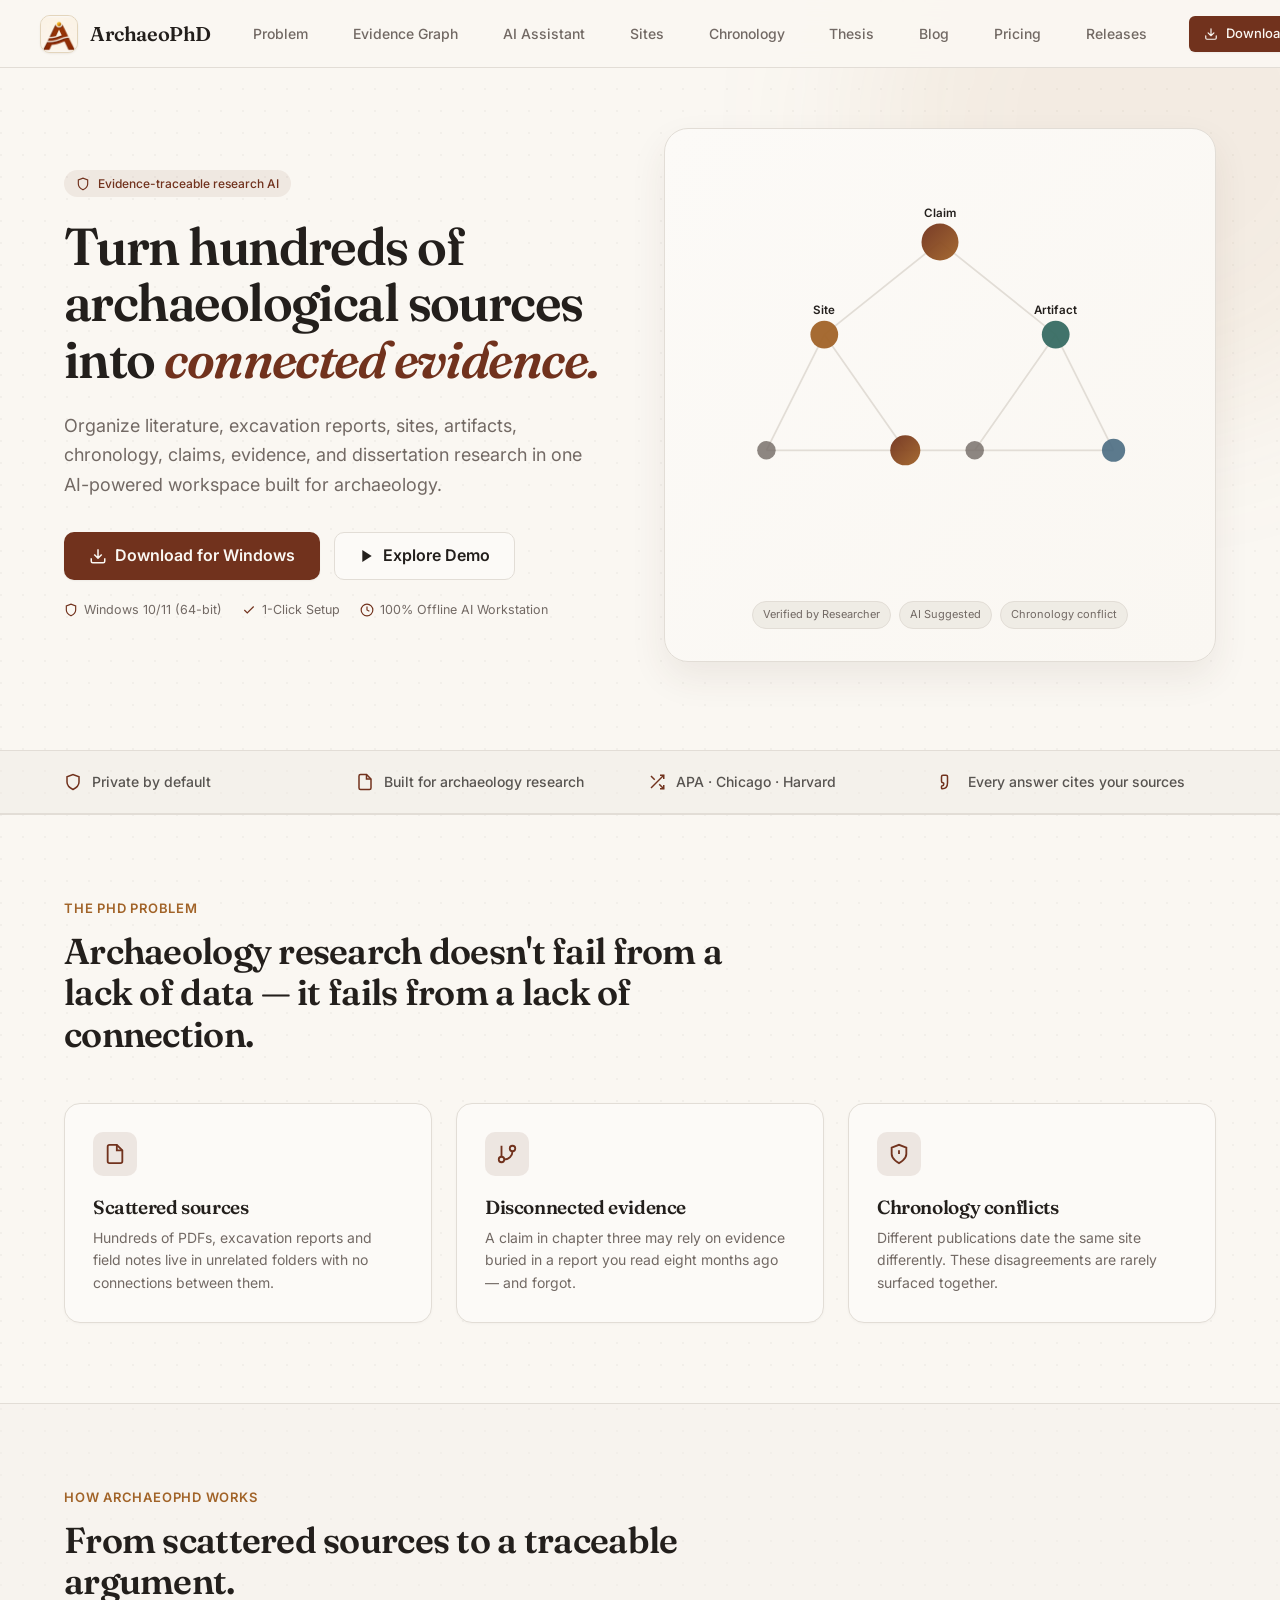
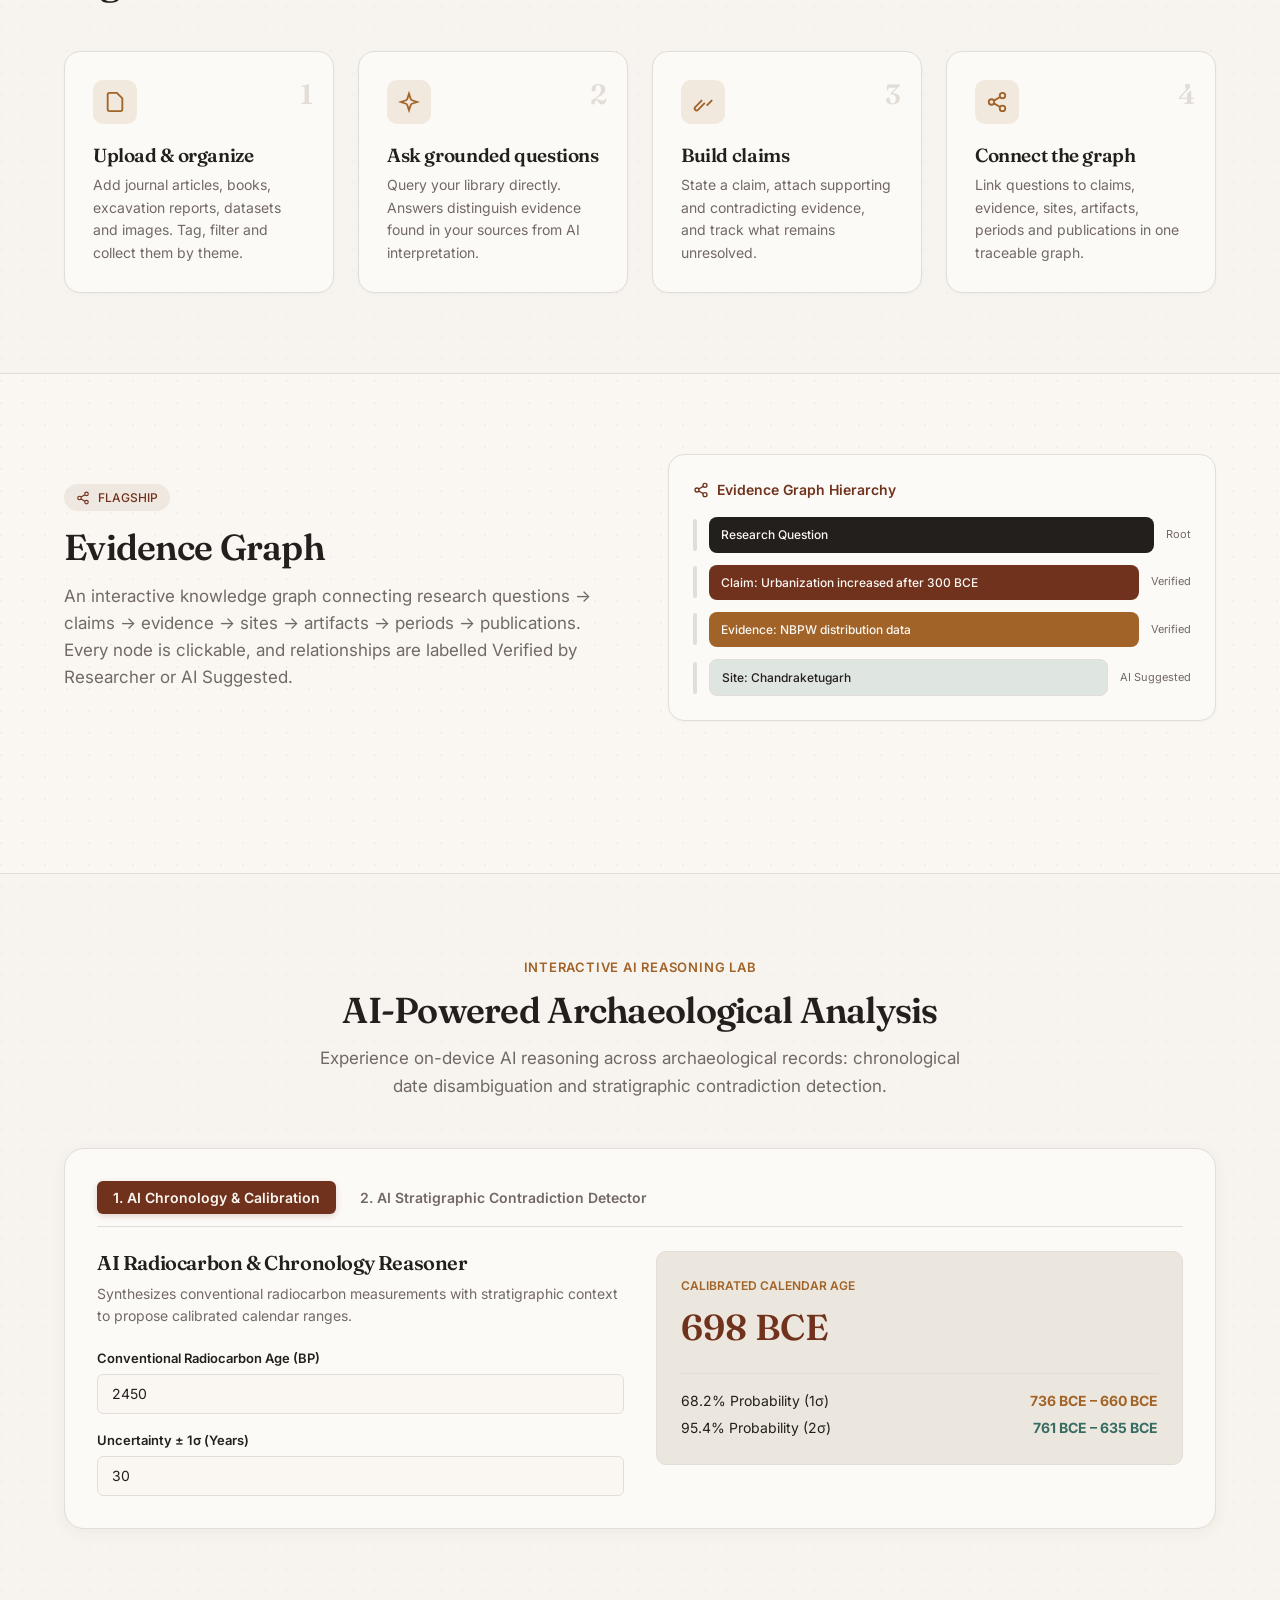
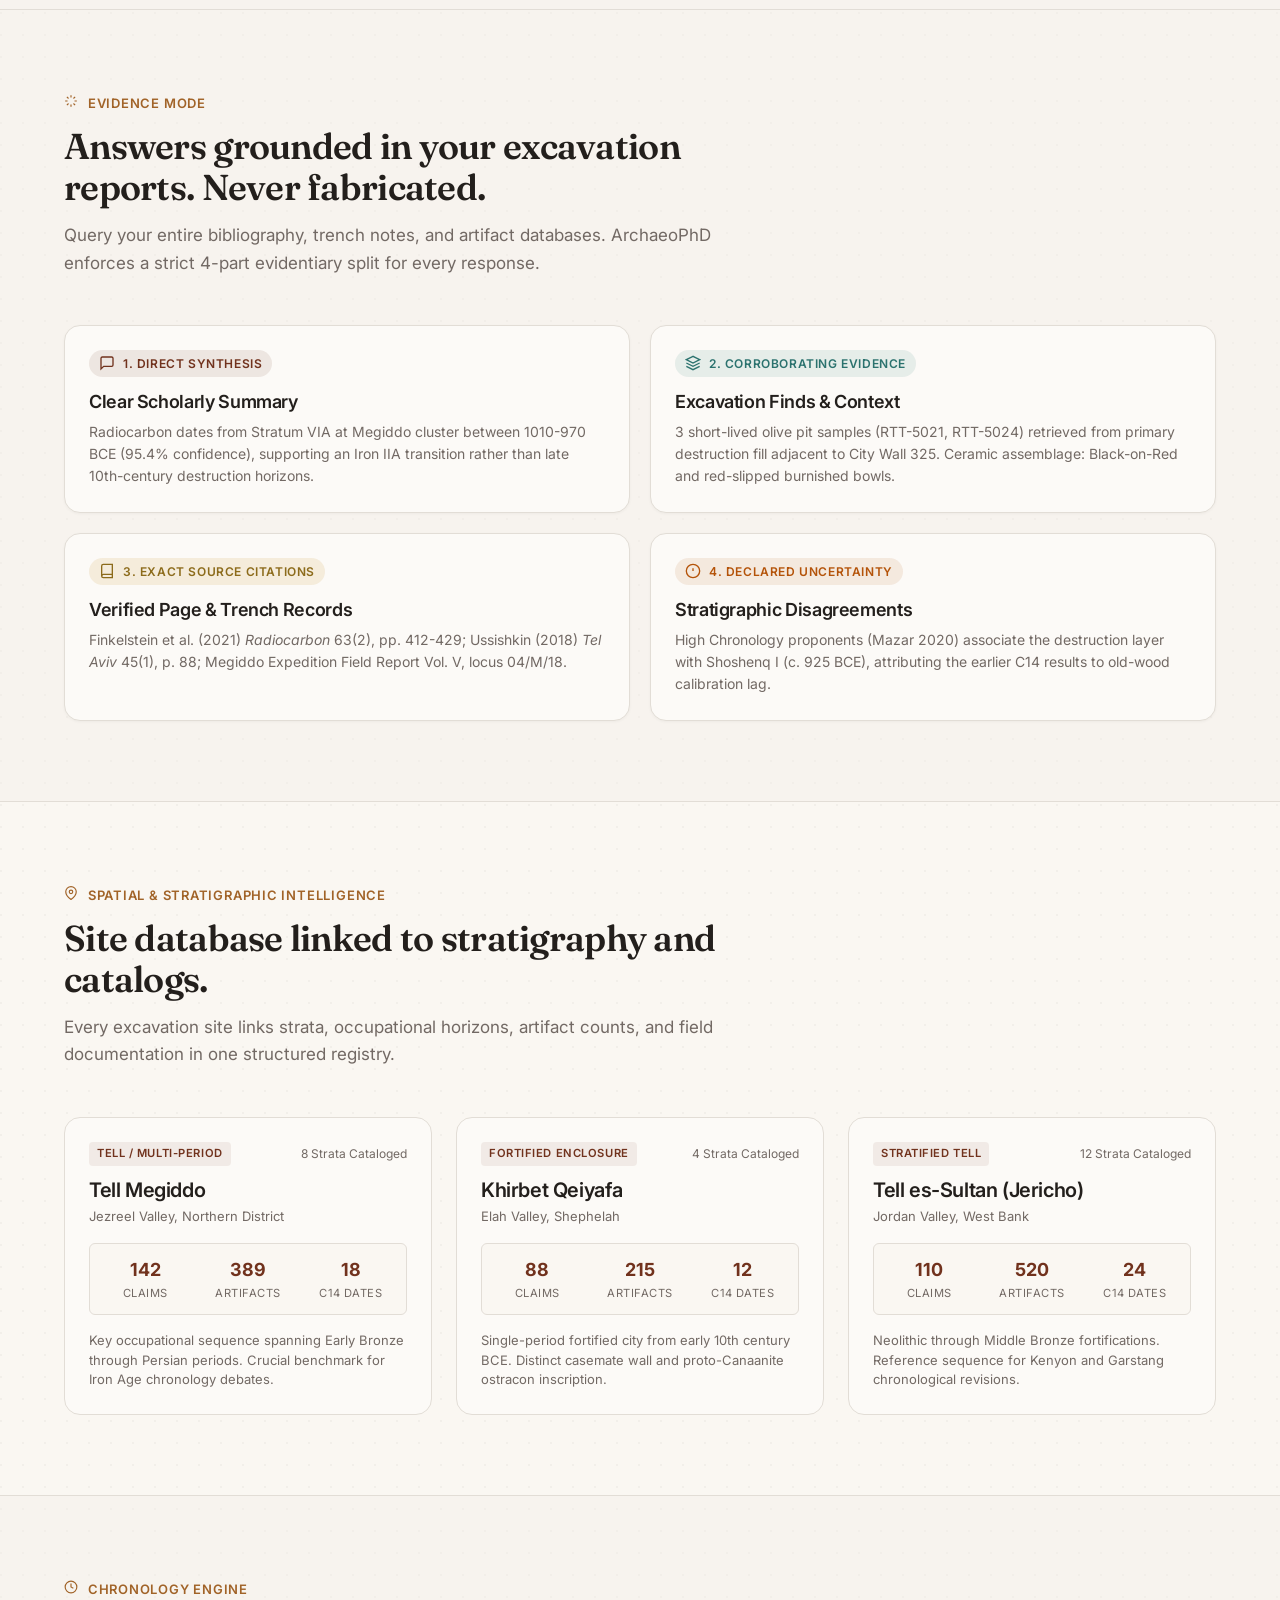
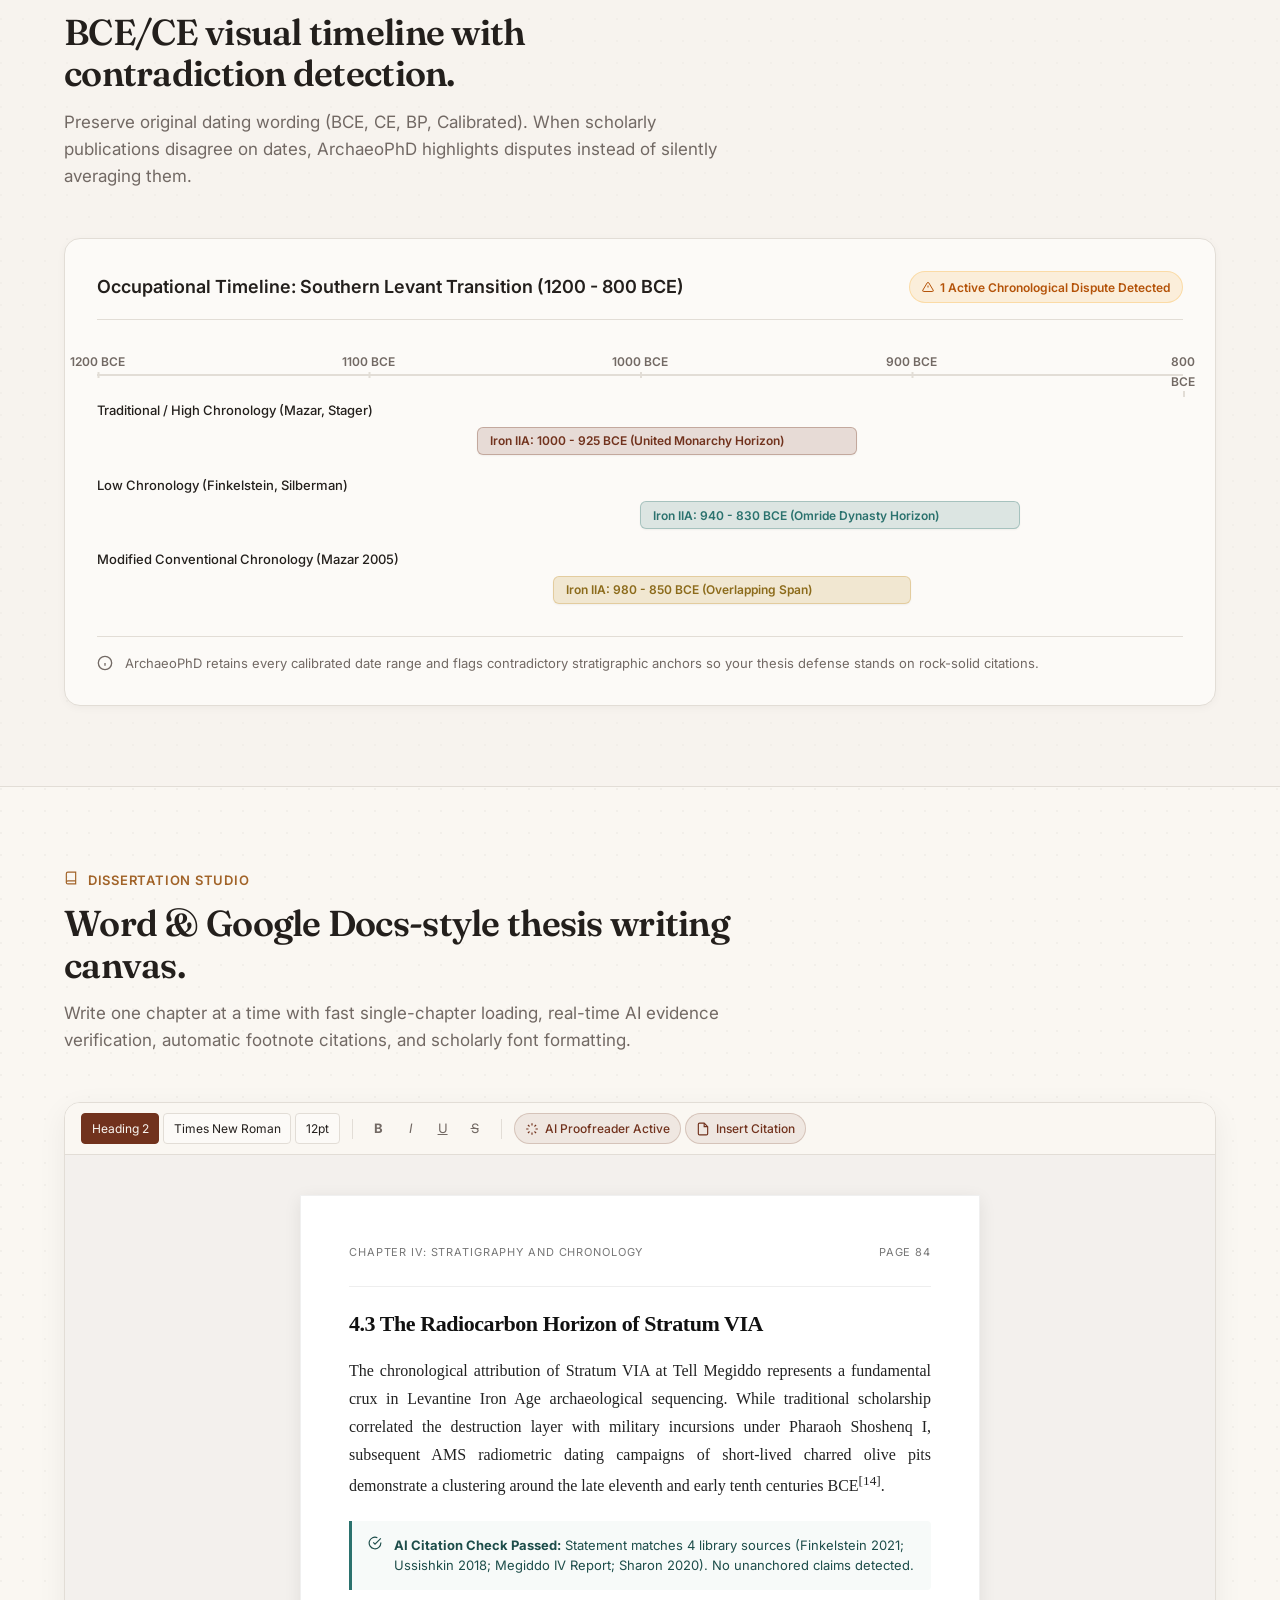
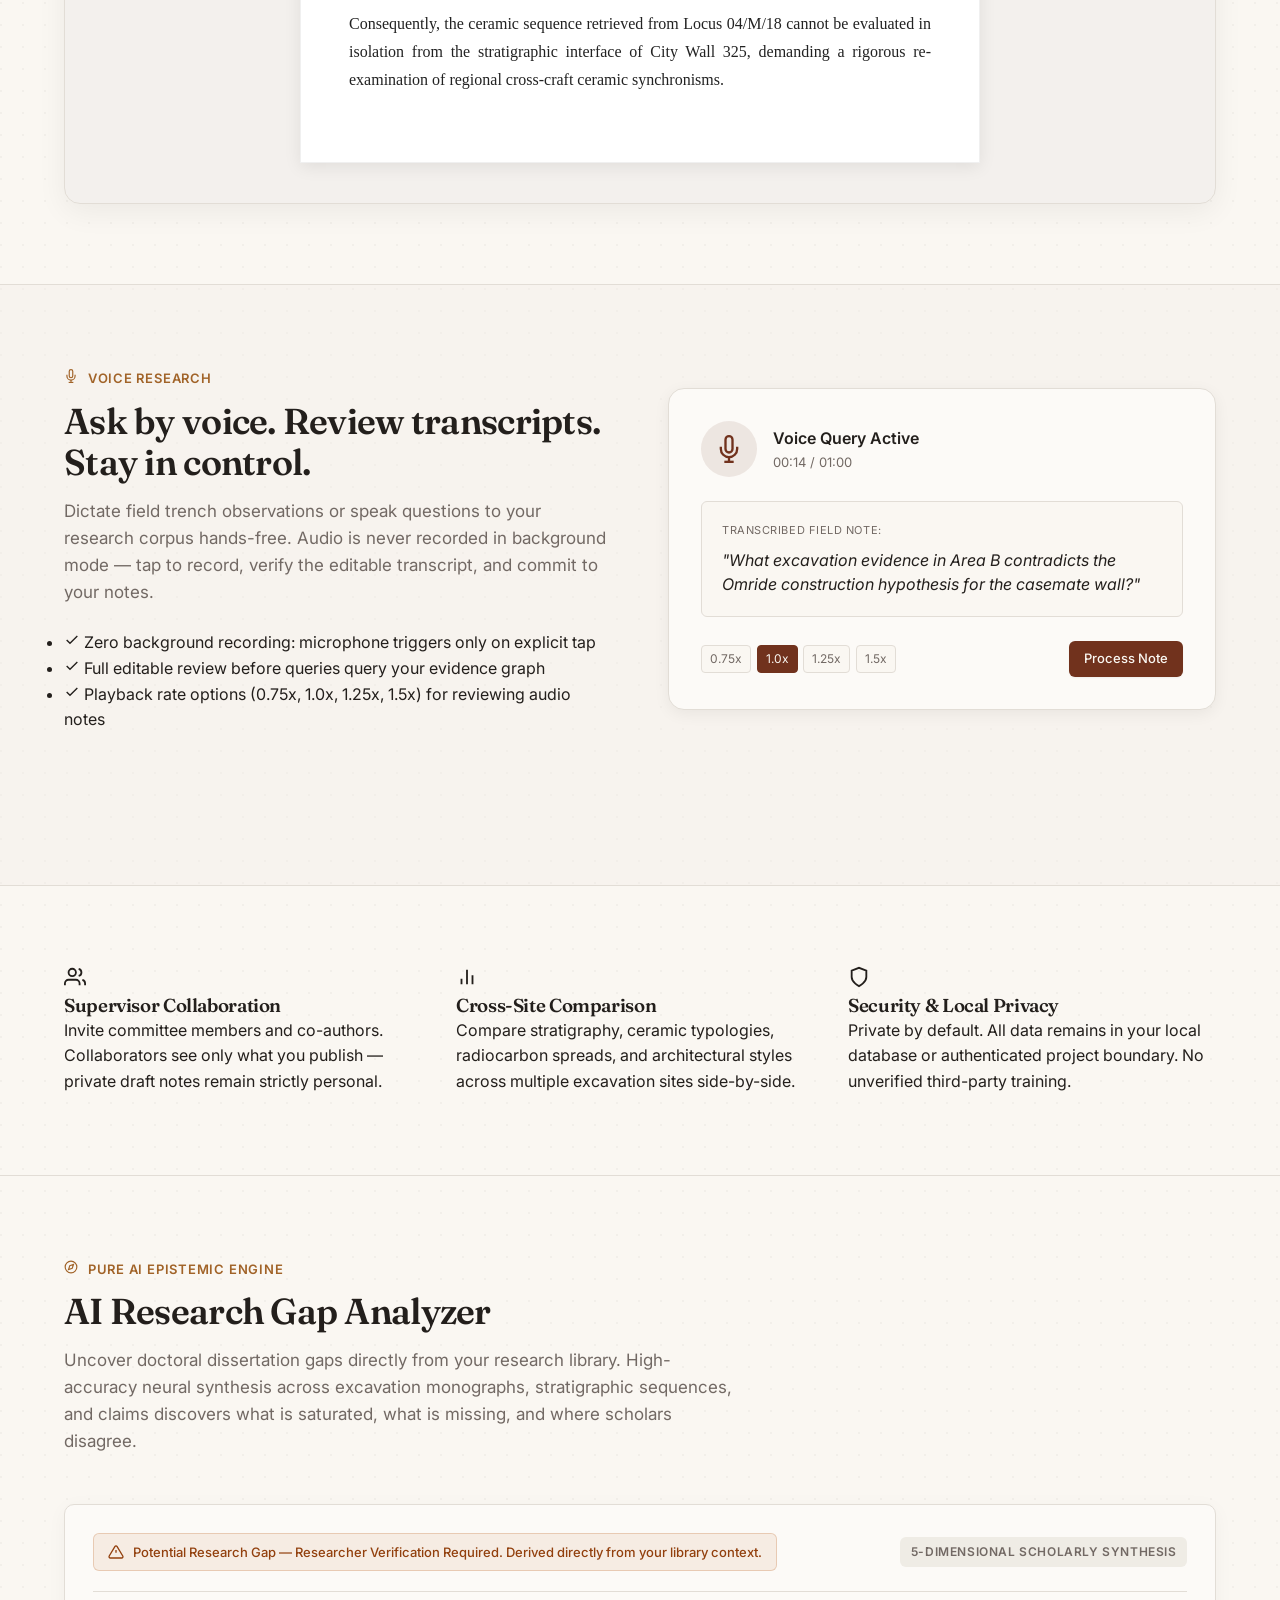
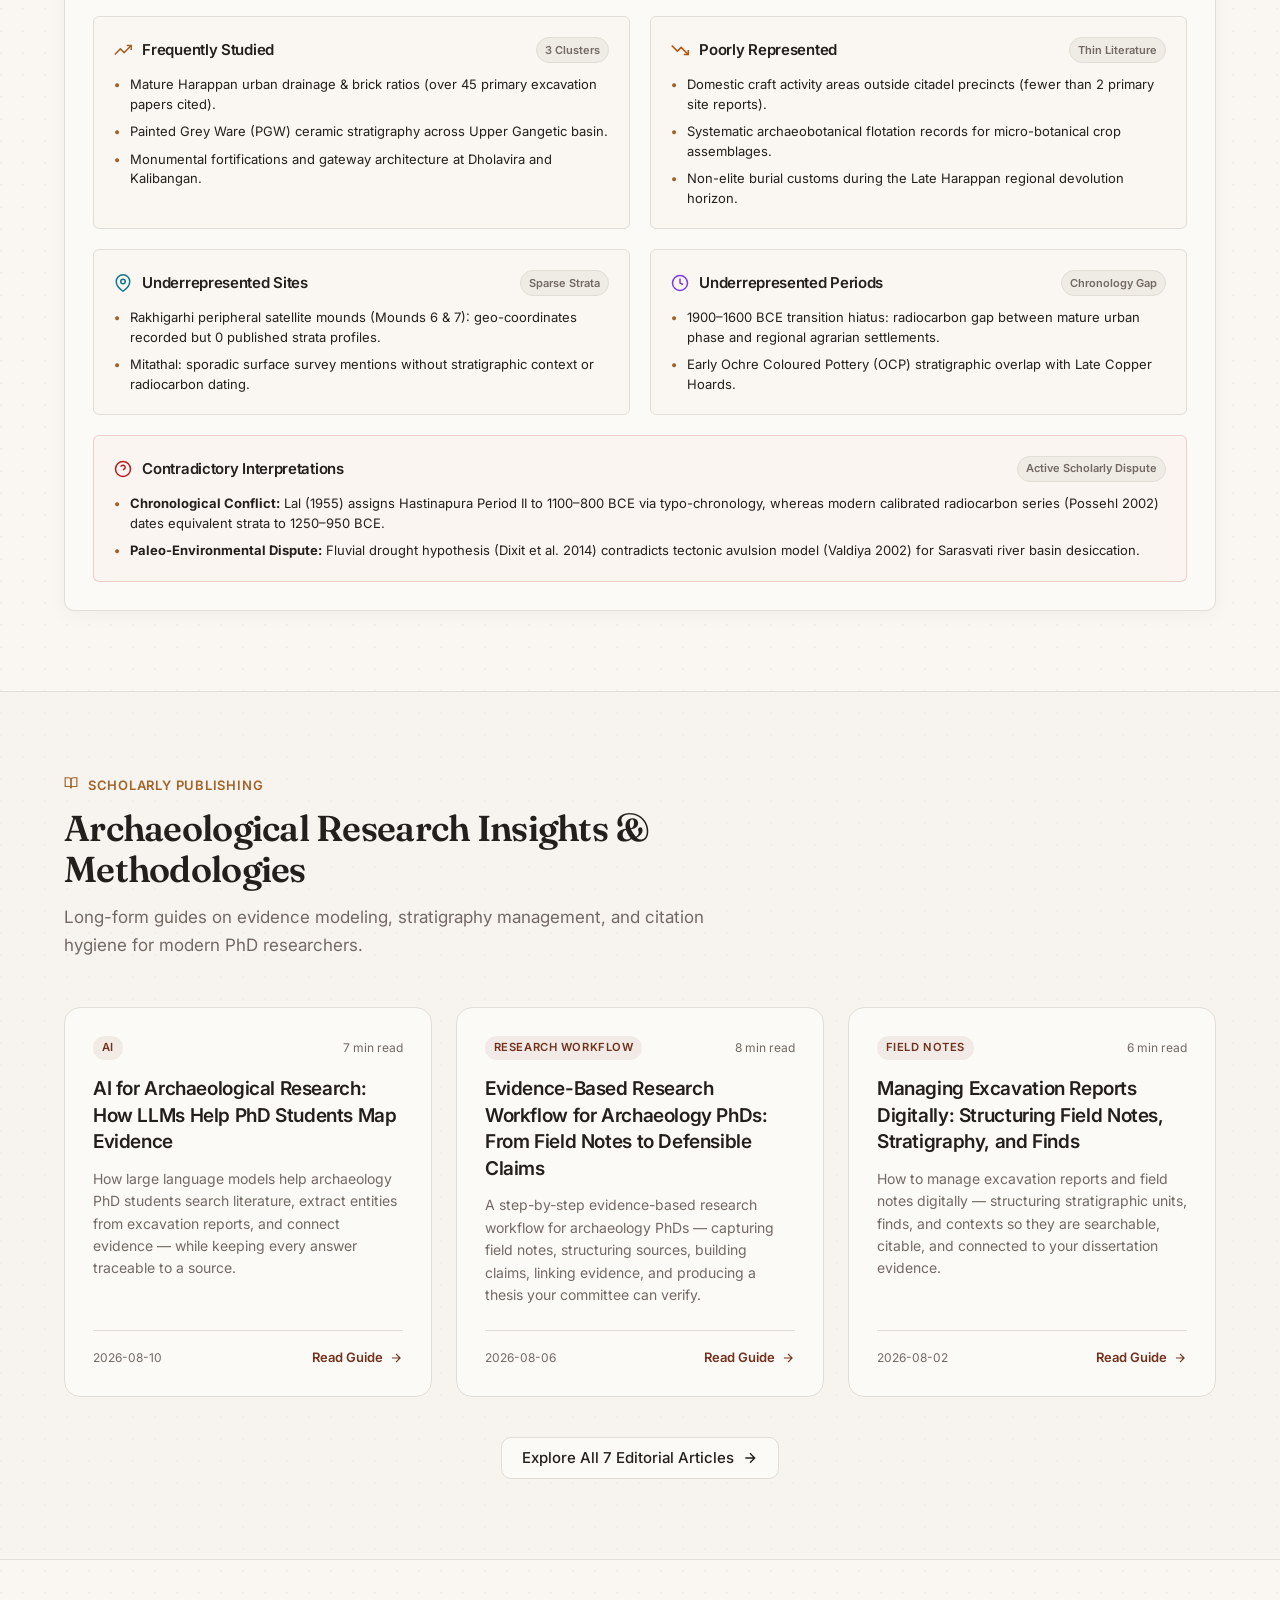
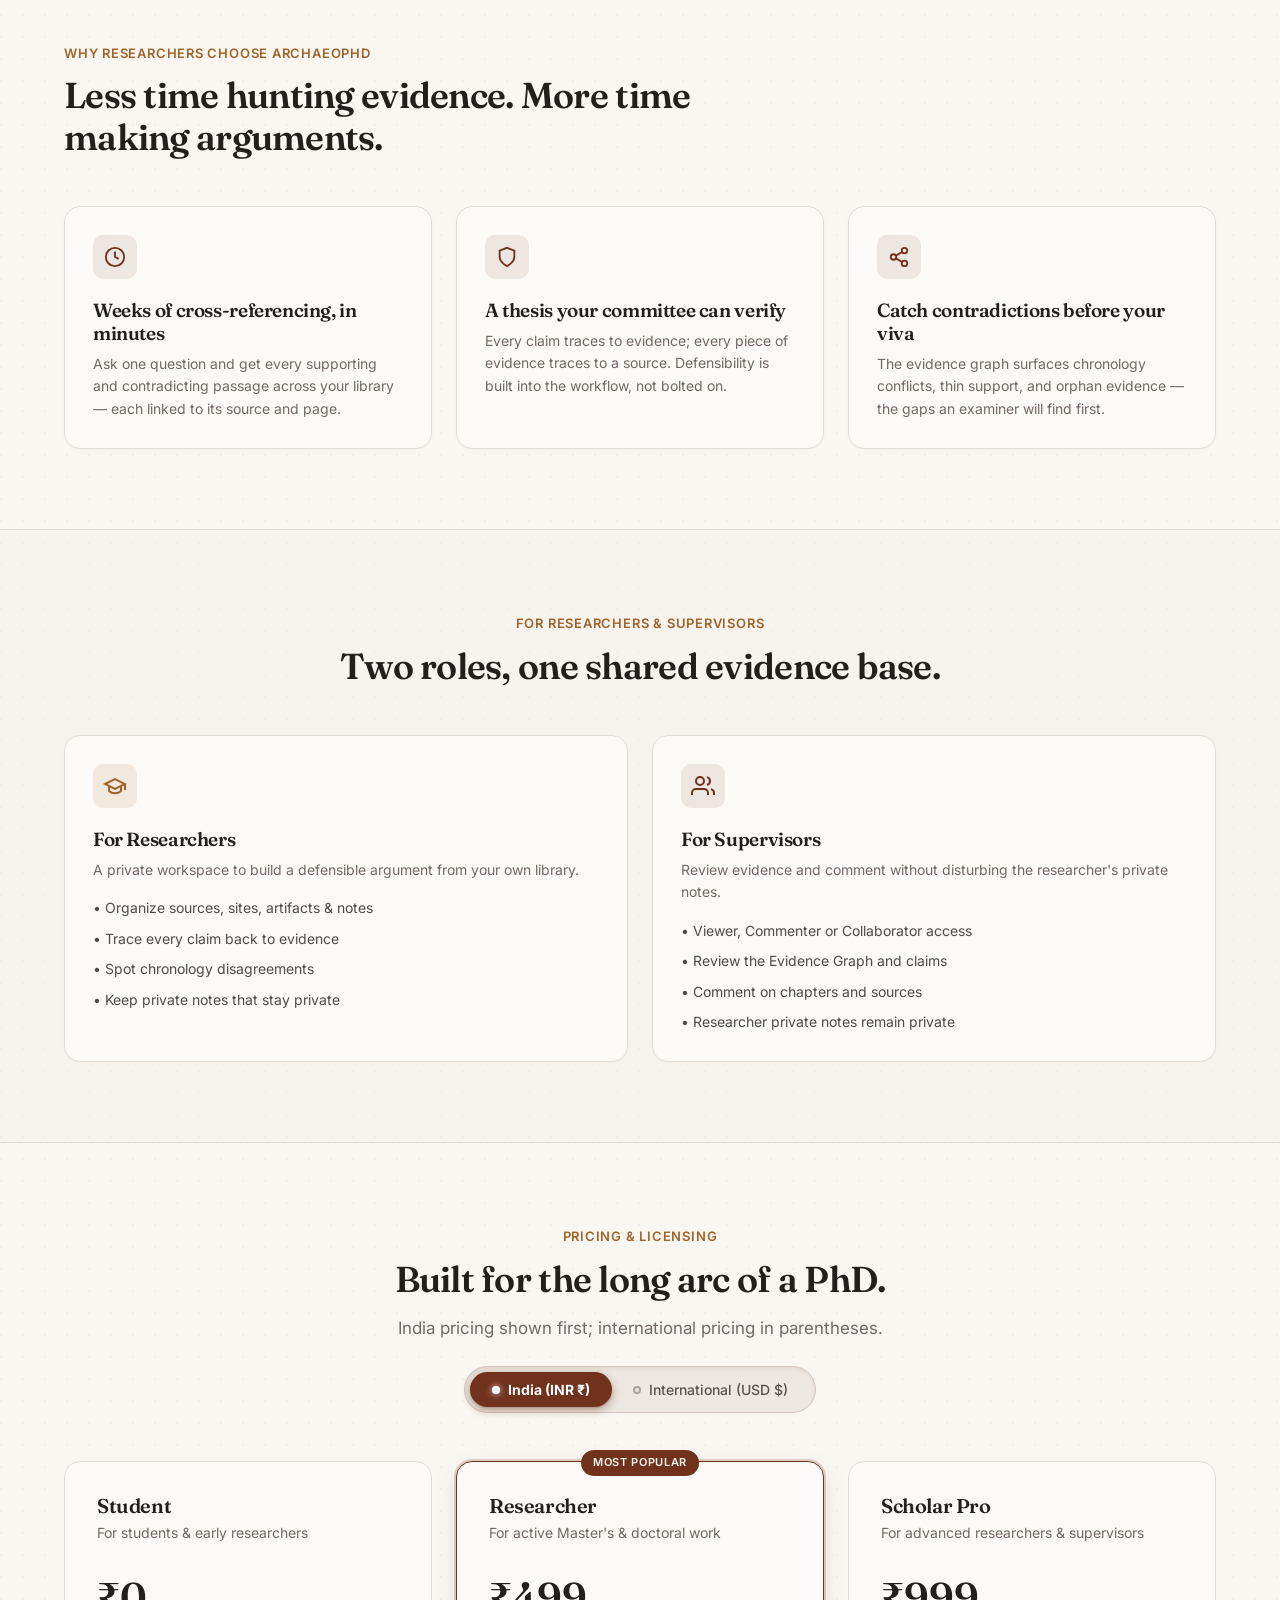
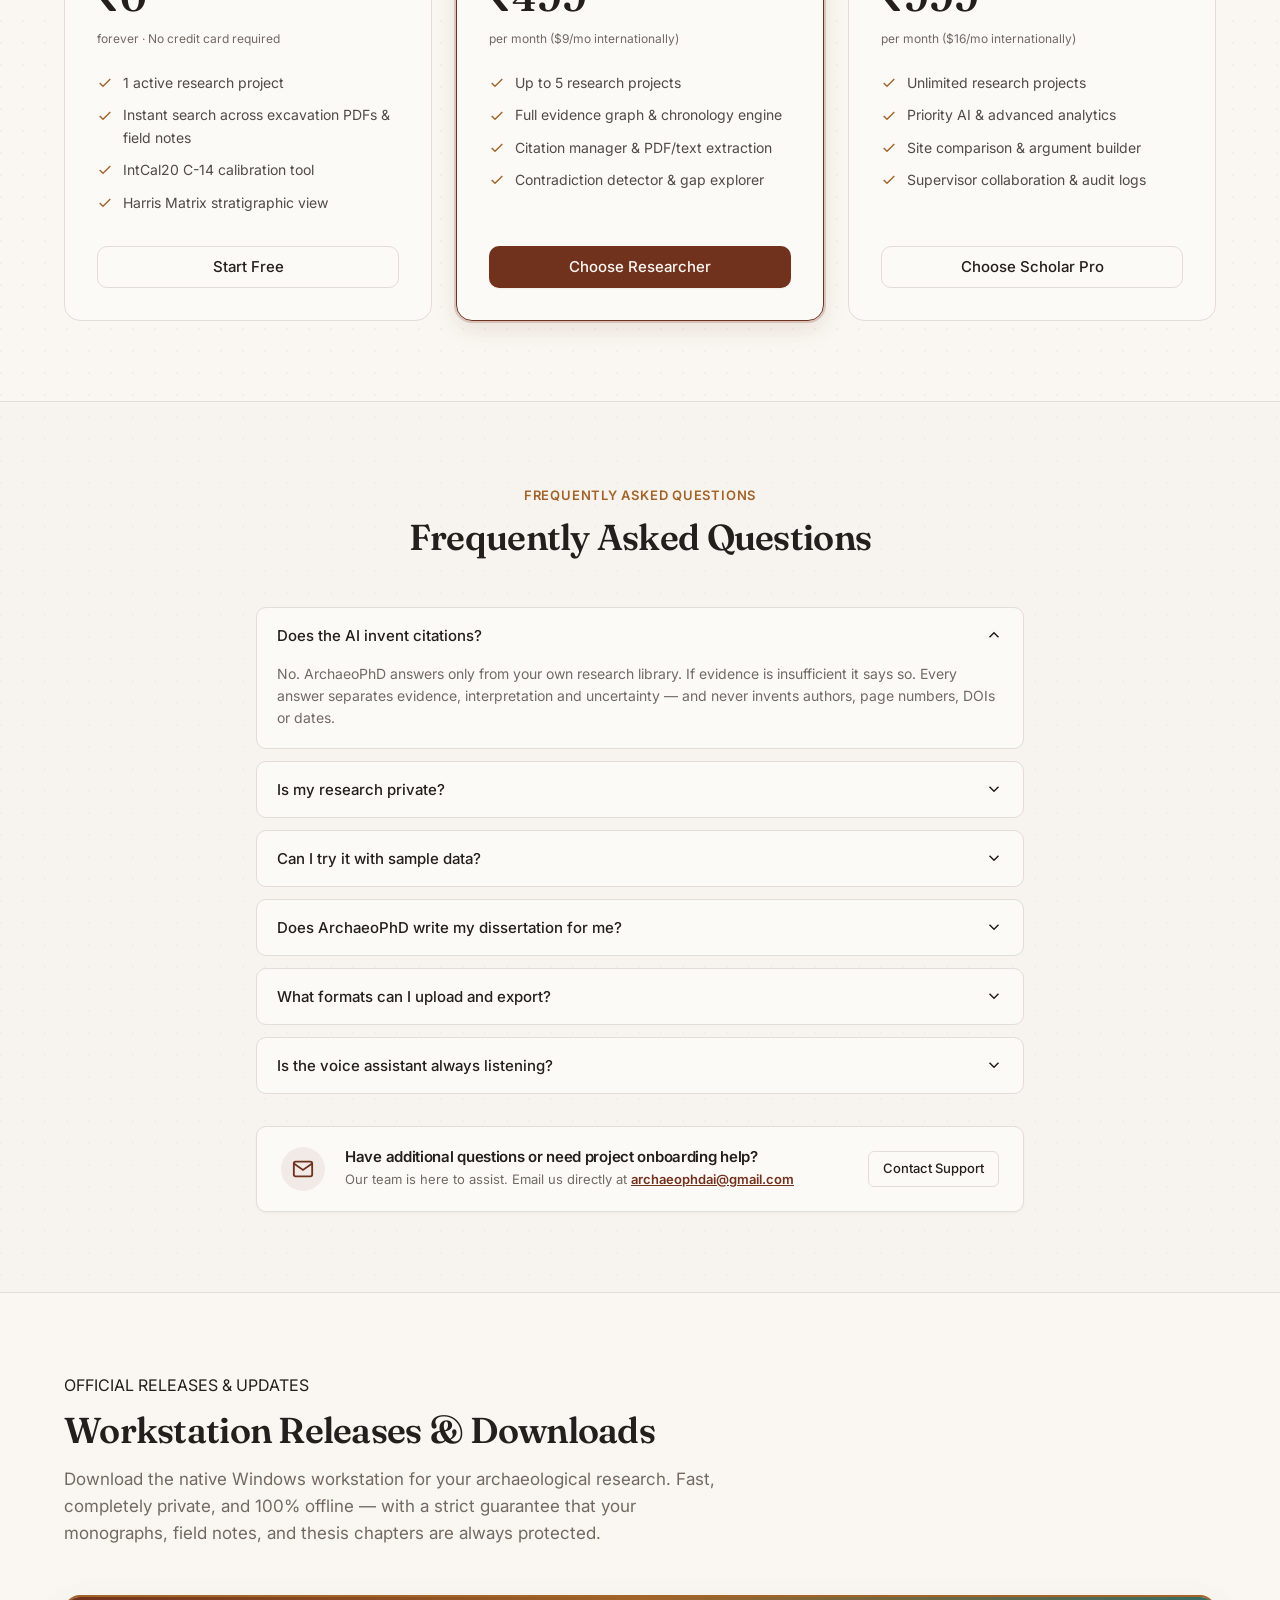
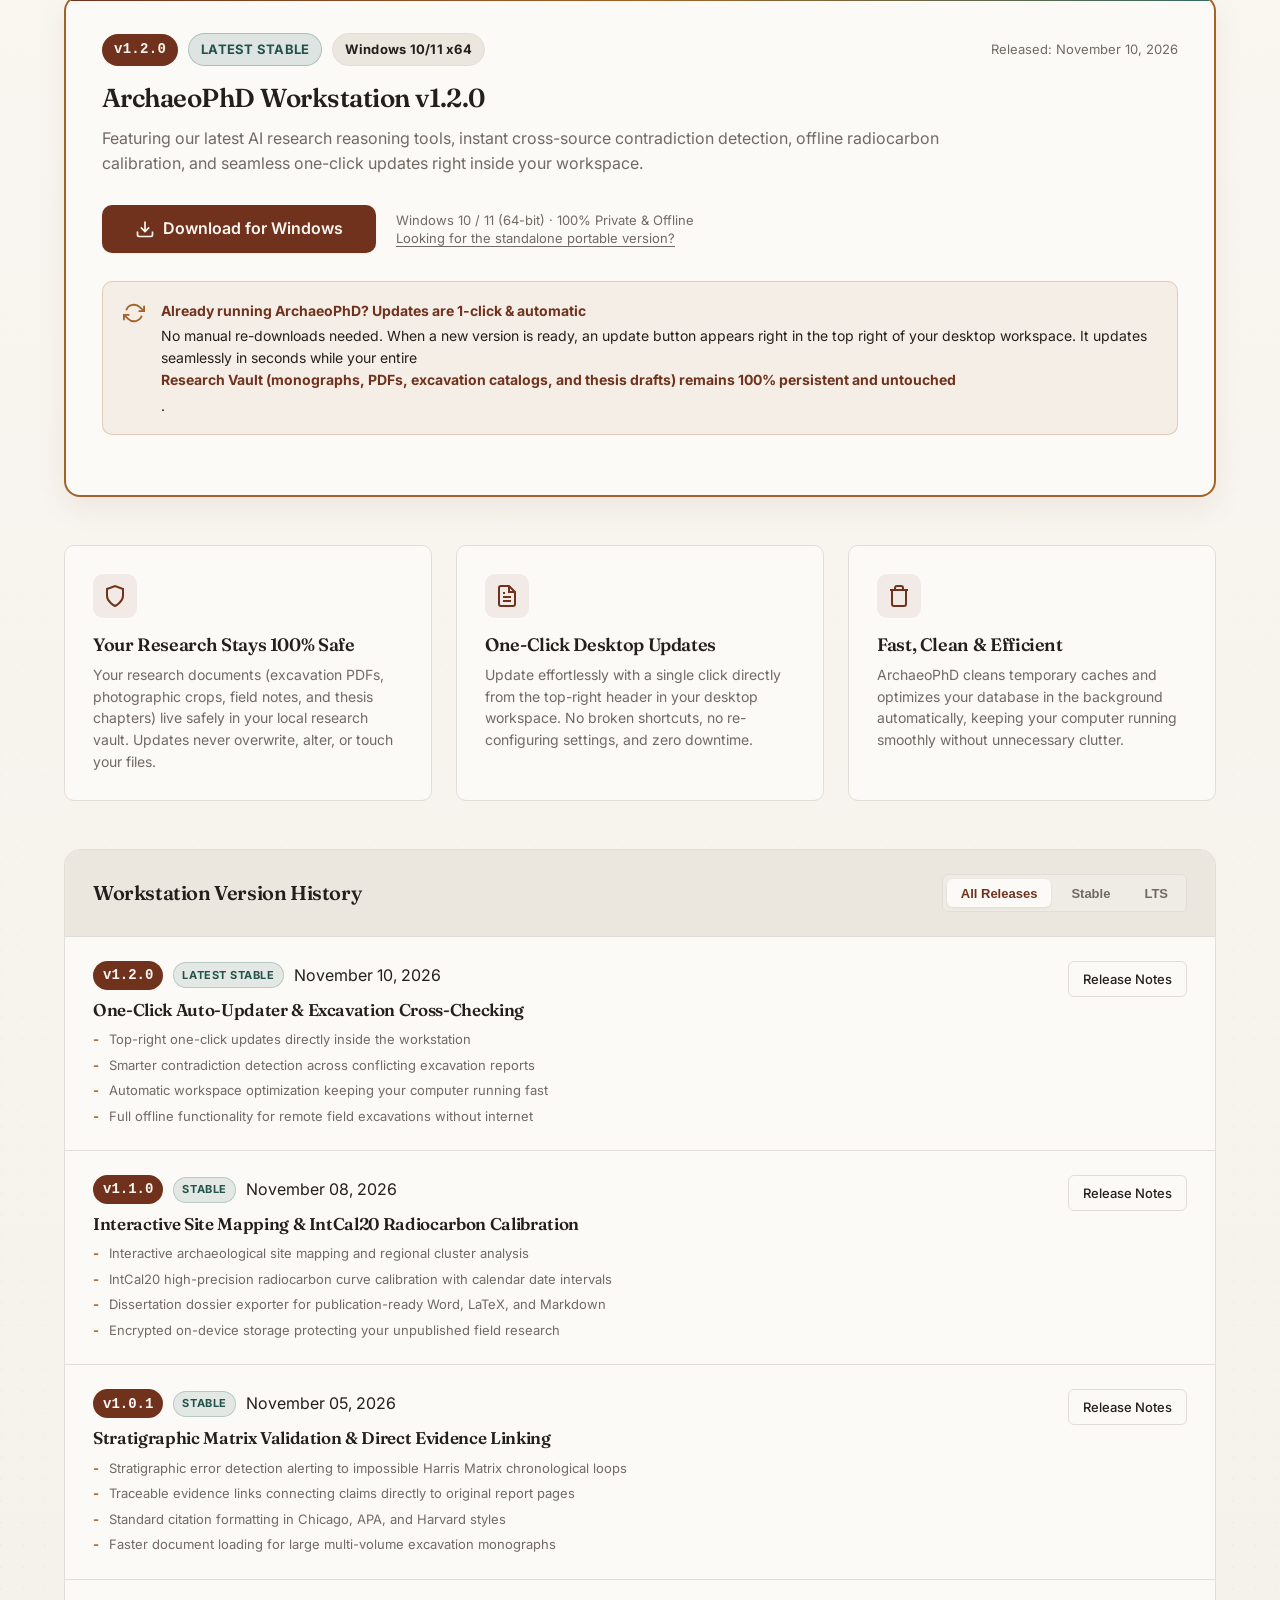
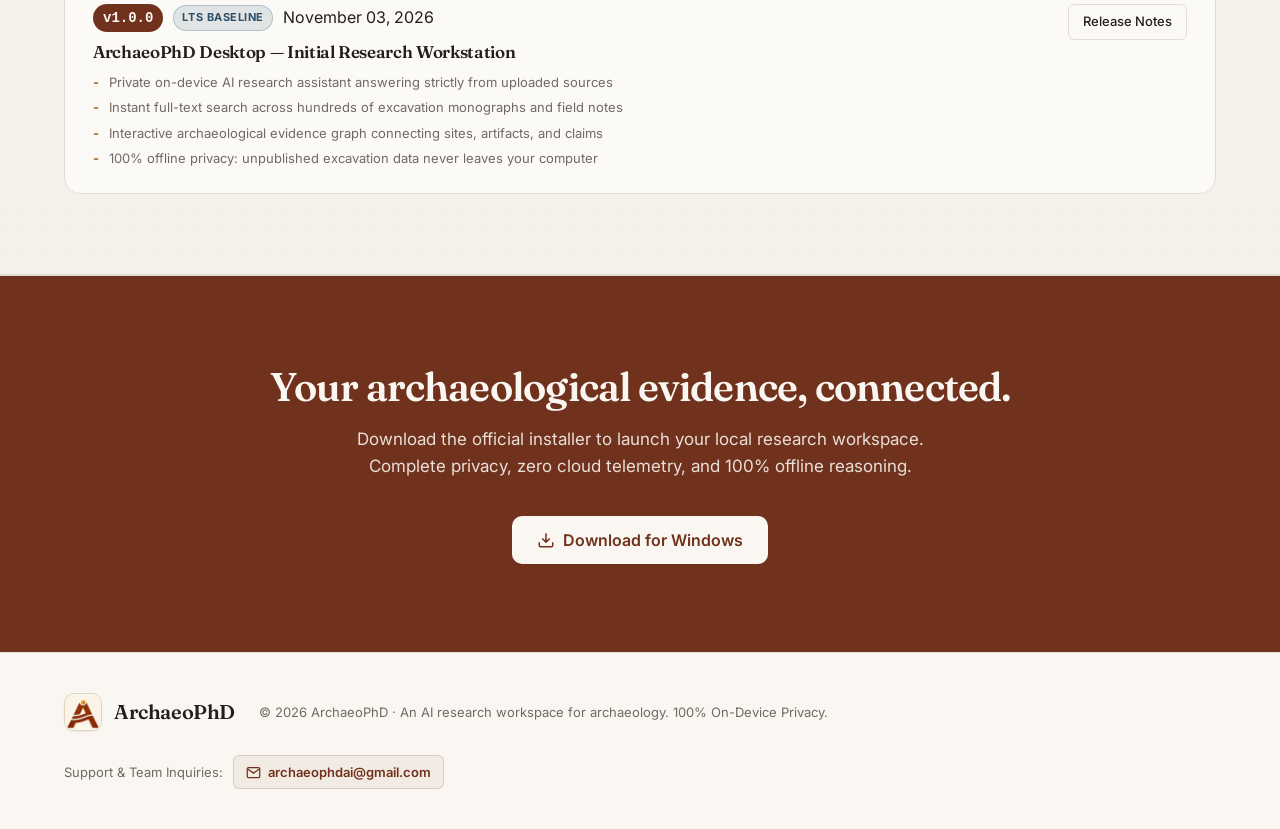
==== commit 316f37f2: "refactor(copy): rewrite release notes and pricing into archaeologist-first language" ====
--- a/index.html
+++ b/index.html
@@ -1050,7 +1050,7 @@
             <div style="font-size: 0.75rem; color: var(--muted-foreground);">forever · No credit card required</div>
             <ul class="pricing-features">
               <li><svg width="16" height="16" viewBox="0 0 24 24" fill="none" stroke="currentColor" stroke-width="2"><polyline points="20 6 9 17 4 12"/></svg> 1 active research project</li>
-              <li><svg width="16" height="16" viewBox="0 0 24 24" fill="none" stroke="currentColor" stroke-width="2"><polyline points="20 6 9 17 4 12"/></svg> Unlimited local native vector search</li>
+              <li><svg width="16" height="16" viewBox="0 0 24 24" fill="none" stroke="currentColor" stroke-width="2"><polyline points="20 6 9 17 4 12"/></svg> Instant search across excavation PDFs &amp; field notes</li>
               <li><svg width="16" height="16" viewBox="0 0 24 24" fill="none" stroke="currentColor" stroke-width="2"><polyline points="20 6 9 17 4 12"/></svg> IntCal20 C-14 calibration tool</li>
               <li><svg width="16" height="16" viewBox="0 0 24 24" fill="none" stroke="currentColor" stroke-width="2"><polyline points="20 6 9 17 4 12"/></svg> Harris Matrix stratigraphic view</li>
             </ul>
@@ -1280,23 +1280,20 @@
                 <div class="version-item-info">
                   <div class="version-item-badge-row">
                     <span class="version-pill version-pill-current">v1.2.0</span>
-                    <span class="version-channel-pill channel-stable">STABLE</span>
+                    <span class="version-channel-pill channel-stable">LATEST STABLE</span>
                     <span class="version-date">November 10, 2026</span>
                   </div>
-                  <h4 class="version-item-name">One-Click Auto-Updater &amp; Full Archaeological Engine Verification</h4>
+                  <h4 class="version-item-name">One-Click Auto-Updater &amp; Excavation Cross-Checking</h4>
                   <ul class="version-highlights-list">
-                    <li>Top-right 1-click auto-updater with instant in-place restart handoff</li>
-                    <li>Automatic workspace optimization and background cache cleanup</li>
-                    <li>Full verification across all 8 native archaeological analysis engines</li>
-                    <li>Air-gapped offline update support for remote excavation field camps</li>
+                    <li>Top-right one-click updates directly inside the workstation</li>
+                    <li>Smarter contradiction detection across conflicting excavation reports</li>
+                    <li>Automatic workspace optimization keeping your computer running fast</li>
+                    <li>Full offline functionality for remote field excavations without internet</li>
                   </ul>
                 </div>
                 <div class="version-item-actions">
-                  <a href="downloads/ArchaeoPhD-Setup.exe" download="ArchaeoPhD-Setup.exe" class="btn btn-primary btn-sm">
-                    Download for Windows
-                  </a>
                   <button class="btn btn-outline btn-sm toggle-changelog-btn" data-target="cl-v120">
-                    Changelog
+                    Release Notes
                   </button>
                 </div>
               </div>
@@ -1304,19 +1301,19 @@
                 <div class="changelog-inner">
                   <div class="cl-group">
                     <span class="cl-tag cl-tag-new">[NEW]</span>
-                    <p>One-click in-place update engine with 1-click seamless workspace restart from the top-right header.</p>
+                    <p>One-click in-app updates: update seamlessly from the top-right header with zero manual reinstalls.</p>
                   </div>
                   <div class="cl-group">
                     <span class="cl-tag cl-tag-new">[NEW]</span>
-                    <p>Automated storage hygiene protocol optimizing caches while keeping all research data protected.</p>
+                    <p>Automatic storage optimization: cleans temporary files without touching your research documents.</p>
                   </div>
                   <div class="cl-group">
-                    <span class="cl-tag cl-tag-engine">[ENGINE]</span>
-                    <p>Verified accuracy across Ingestion, Chronology, Contradictions, Graph, GIS, and Thesis Audit.</p>
+                    <span class="cl-tag cl-tag-engine">[RESEARCH]</span>
+                    <p>Enhanced accuracy across bibliography search, chronology, and stratigraphic cross-checking.</p>
                   </div>
                   <div class="cl-group">
                     <span class="cl-tag cl-tag-security">[SECURITY]</span>
-                    <p>Automated pre-update safety snapshots ensuring research files can never be corrupted.</p>
+                    <p>Automated safety snapshots ensuring your monographs and thesis chapters can never be corrupted.</p>
                   </div>
                 </div>
               </div>
@@ -1331,20 +1328,17 @@
                     <span class="version-channel-pill channel-stable">STABLE</span>
                     <span class="version-date">November 08, 2026</span>
                   </div>
-                  <h4 class="version-item-name">Spatial GIS Intelligence & IntCal20 Radiocarbon Calibration</h4>
+                  <h4 class="version-item-name">Interactive Site Mapping &amp; IntCal20 Radiocarbon Calibration</h4>
                   <ul class="version-highlights-list">
-                    <li>Native WGS84 Geodesic Haversine spatial engine with DBSCAN regional site clustering</li>
-                    <li>IntCal20 high-precision radiocarbon calibration curve with Hallstatt plateau detection</li>
-                    <li>Dissertation Dossier Export Engine producing publication-ready LaTeX & Markdown</li>
-                    <li>Offline Ed25519 digital signature validation with hardware-encrypted DPAPI licensing</li>
+                    <li>Interactive archaeological site mapping and regional cluster analysis</li>
+                    <li>IntCal20 high-precision radiocarbon curve calibration with calendar date intervals</li>
+                    <li>Dissertation dossier exporter for publication-ready Word, LaTeX, and Markdown</li>
+                    <li>Encrypted on-device storage protecting your unpublished field research</li>
                   </ul>
                 </div>
                 <div class="version-item-actions">
-                  <a href="downloads/ArchaeoPhD-Setup.exe" download="ArchaeoPhD-v1.1.0-Setup.exe" class="btn btn-secondary btn-sm">
-                    Download for Windows
-                  </a>
                   <button class="btn btn-outline btn-sm toggle-changelog-btn" data-target="cl-v110">
-                    Changelog
+                    Release Notes
                   </button>
                 </div>
               </div>
@@ -1352,15 +1346,15 @@
                 <div class="changelog-inner">
                   <div class="cl-group">
                     <span class="cl-tag cl-tag-new">[NEW]</span>
-                    <p>Spatial Intelligence Layer with geodesic neighbor search, bearing calculation, and GeoJSON export.</p>
+                    <p>Interactive site map view with regional grouping and GPS coordinate validation.</p>
                   </div>
                   <div class="cl-group">
-                    <span class="cl-tag cl-tag-engine">[ENGINE]</span>
-                    <p>IntCal20 atmospheric curve integration with 2-sigma calendar calibrated interval computation.</p>
+                    <span class="cl-tag cl-tag-engine">[RESEARCH]</span>
+                    <p>IntCal20 calibration curve integration providing calibrated calendar year intervals (BCE/CE).</p>
                   </div>
                   <div class="cl-group">
                     <span class="cl-tag cl-tag-security">[SECURITY]</span>
-                    <p>Hardware-bound DPAPI encrypted licensing preventing clock-rollback tampering.</p>
+                    <p>On-device data encryption protecting your unpublished excavations from unauthorized access.</p>
                   </div>
                 </div>
               </div>
@@ -1375,32 +1369,29 @@
                     <span class="version-channel-pill channel-stable">STABLE</span>
                     <span class="version-date">November 05, 2026</span>
                   </div>
-                  <h4 class="version-item-name">Knowledge Graph Traversal & Stratigraphic Matrix Hardening</h4>
+                  <h4 class="version-item-name">Stratigraphic Matrix Validation &amp; Direct Evidence Linking</h4>
                   <ul class="version-highlights-list">
-                    <li>Tarjan SCC cycle detector for physical stratigraphic impossibility loops</li>
-                    <li>K-hop ego network extraction and shortest-path evidentiary BFS tracing</li>
-                    <li>Epistemic grounding ratio metrics distinguishing Class A verified from Class B working sources</li>
-                    <li>Optimized in-memory multi-threaded SQLite ledger synchronization</li>
+                    <li>Stratigraphic error detection alerting to impossible Harris Matrix chronological loops</li>
+                    <li>Traceable evidence links connecting claims directly to original report pages</li>
+                    <li>Standard citation formatting in Chicago, APA, and Harvard styles</li>
+                    <li>Faster document loading for large multi-volume excavation monographs</li>
                   </ul>
                 </div>
                 <div class="version-item-actions">
-                  <a href="downloads/ArchaeoPhD-Setup.exe" download="ArchaeoPhD-v1.0.1-Setup.exe" class="btn btn-secondary btn-sm">
-                    Download for Windows
-                  </a>
                   <button class="btn btn-outline btn-sm toggle-changelog-btn" data-target="cl-v101">
-                    Changelog
+                    Release Notes
                   </button>
                 </div>
               </div>
               <div class="version-changelog-drawer" id="cl-v101" style="display: none;">
                 <div class="changelog-inner">
                   <div class="cl-group">
-                    <span class="cl-tag cl-tag-engine">[ENGINE]</span>
-                    <p>Kahn topological sort and Tarjan algorithm for Harris Matrix DAG cycle quarantine.</p>
+                    <span class="cl-tag cl-tag-engine">[RESEARCH]</span>
+                    <p>Harris Matrix stratigraphic validation and loop detection preventing chronological errors.</p>
                   </div>
                   <div class="cl-group">
                     <span class="cl-tag cl-tag-fix">[FIX]</span>
-                    <p>Resolved self-loop circular stratigraphy edge case where strata were recorded as above themselves.</p>
+                    <p>Resolved edge cases where excavation strata were improperly assigned self-referential dates.</p>
                   </div>
                 </div>
               </div>
@@ -1415,20 +1406,17 @@
                     <span class="version-channel-pill channel-lts">LTS BASELINE</span>
                     <span class="version-date">November 03, 2026</span>
                   </div>
-                  <h4 class="version-item-name">ArchaeoPhD Desktop — Initial Doctoral Research Workstation</h4>
+                  <h4 class="version-item-name">ArchaeoPhD Desktop — Initial Research Workstation</h4>
                   <ul class="version-highlights-list">
-                    <li>Air-gapped 100% offline standalone workstation (Zero open network sockets, zero telemetry)</li>
-                    <li>Local Qwen 2.5 7B LLM reasoning & Nomic 128-dim Matryoshka vector retrieval</li>
-                    <li>Lossless Zstandard monograph PDF ingestion with pre-trained archaeological dictionary</li>
-                    <li>Two-tier Data Root pointer architecture protecting research data from cloud sync leakage</li>
+                    <li>Private on-device AI research assistant answering strictly from uploaded sources</li>
+                    <li>Instant full-text search across hundreds of excavation monographs and field notes</li>
+                    <li>Interactive archaeological evidence graph connecting sites, artifacts, and claims</li>
+                    <li>100% offline privacy: unpublished excavation data never leaves your computer</li>
                   </ul>
                 </div>
                 <div class="version-item-actions">
-                  <a href="downloads/ArchaeoPhD-Setup.exe" download="ArchaeoPhD-v1.0.0-Setup.exe" class="btn btn-secondary btn-sm">
-                    Download for Windows
-                  </a>
                   <button class="btn btn-outline btn-sm toggle-changelog-btn" data-target="cl-v100">
-                    Changelog
+                    Release Notes
                   </button>
                 </div>
               </div>
@@ -1436,11 +1424,11 @@
                 <div class="changelog-inner">
                   <div class="cl-group">
                     <span class="cl-tag cl-tag-new">[NEW]</span>
-                    <p>Initial General Availability release of the standalone C++20 + WebView2 academic desktop workstation.</p>
+                    <p>Initial General Availability release of the standalone academic research workstation.</p>
                   </div>
                   <div class="cl-group">
-                    <span class="cl-tag cl-tag-engine">[ENGINE]</span>
-                    <p>Embedded local inference for Qwen 2.5 7B and Nomic Embed Text v1.5 via in-process llama.cpp.</p>
+                    <span class="cl-tag cl-tag-engine">[RESEARCH]</span>
+                    <p>Private research assistant with verifiable source citations and evidence extraction.</p>
                   </div>
                 </div>
               </div>
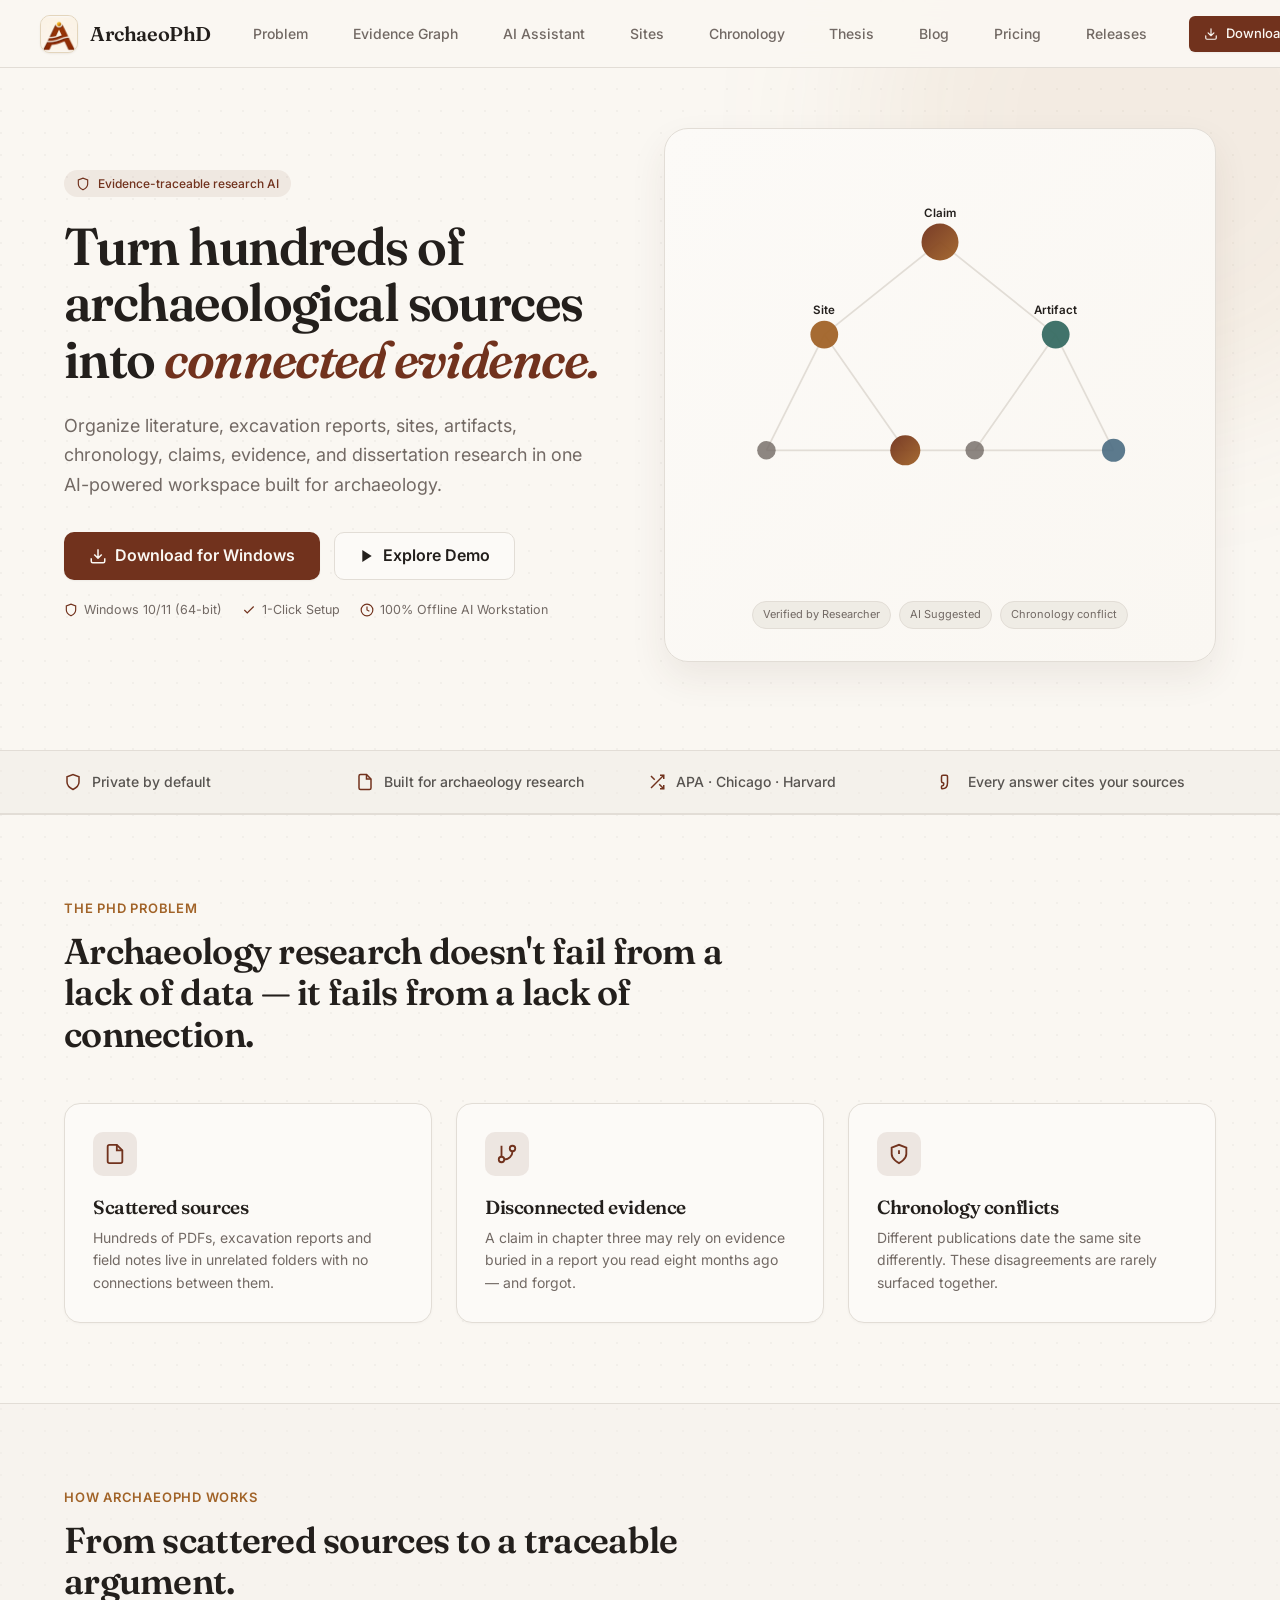
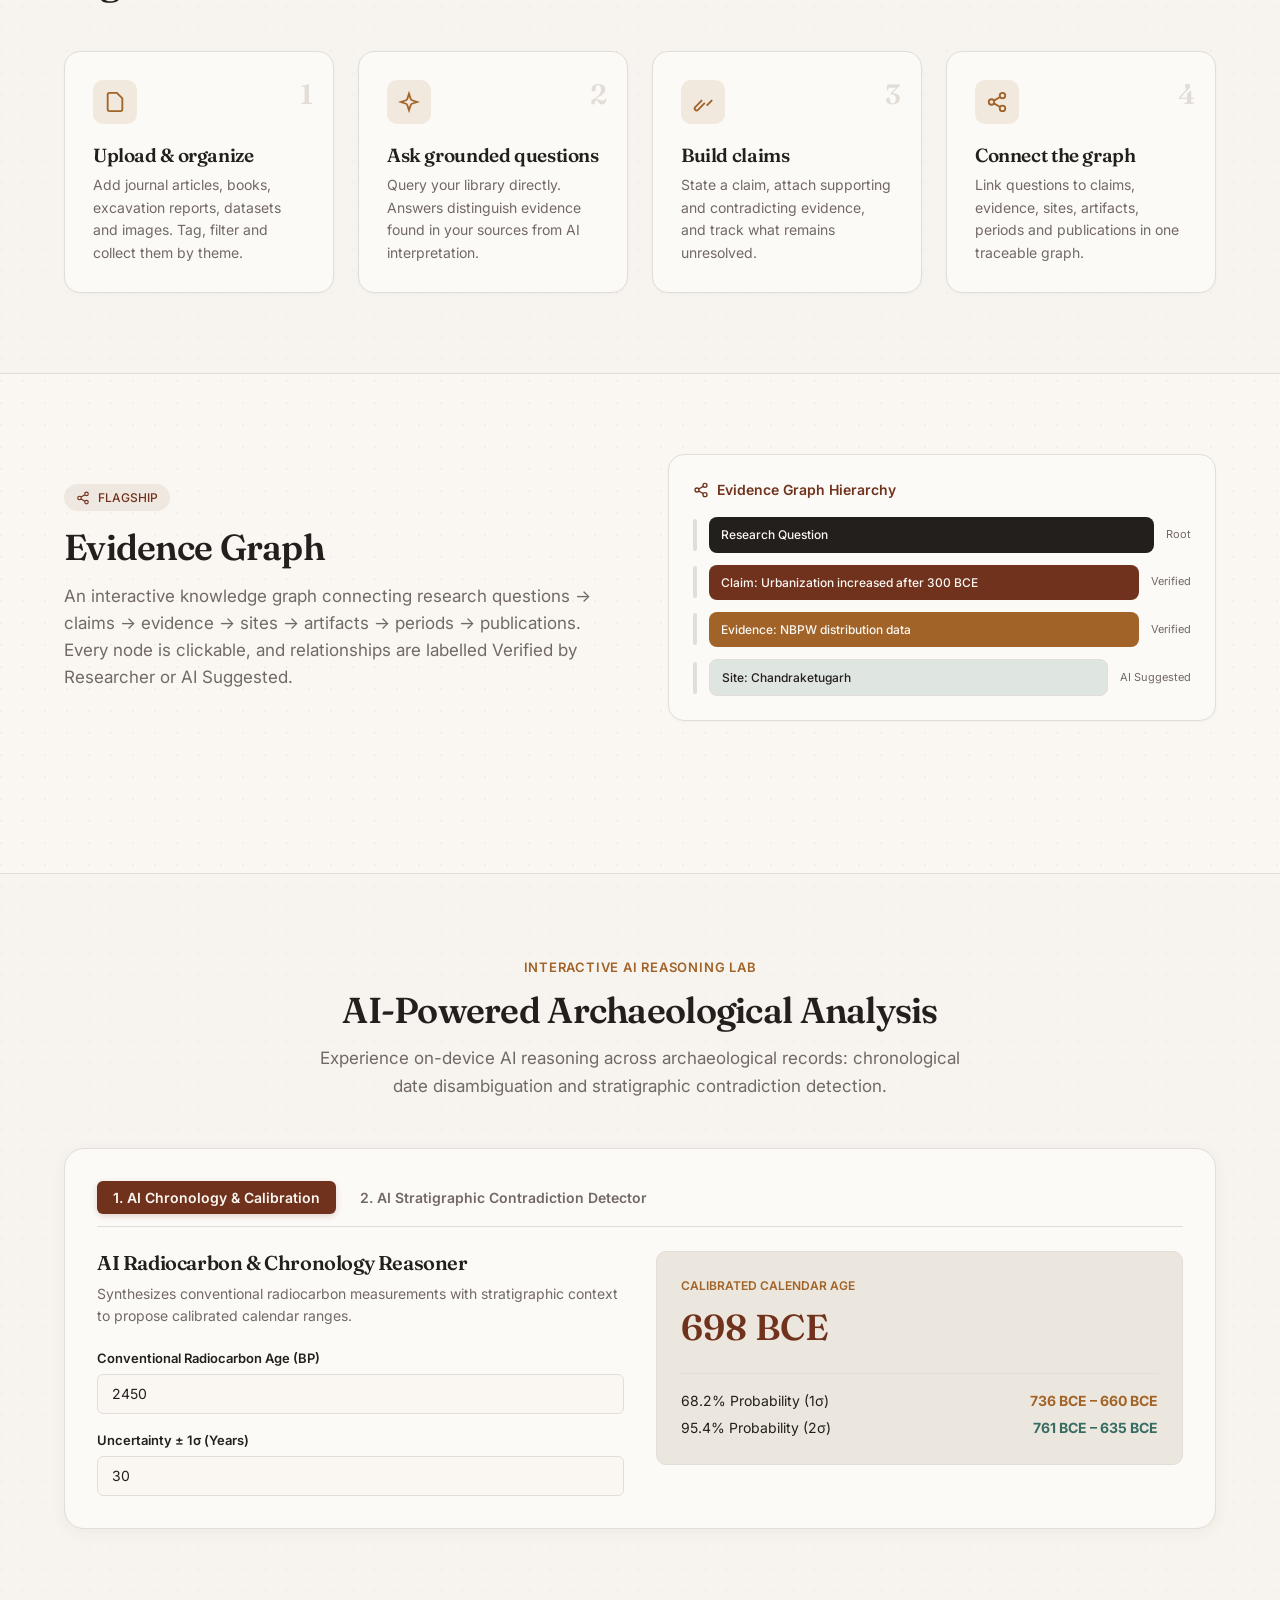
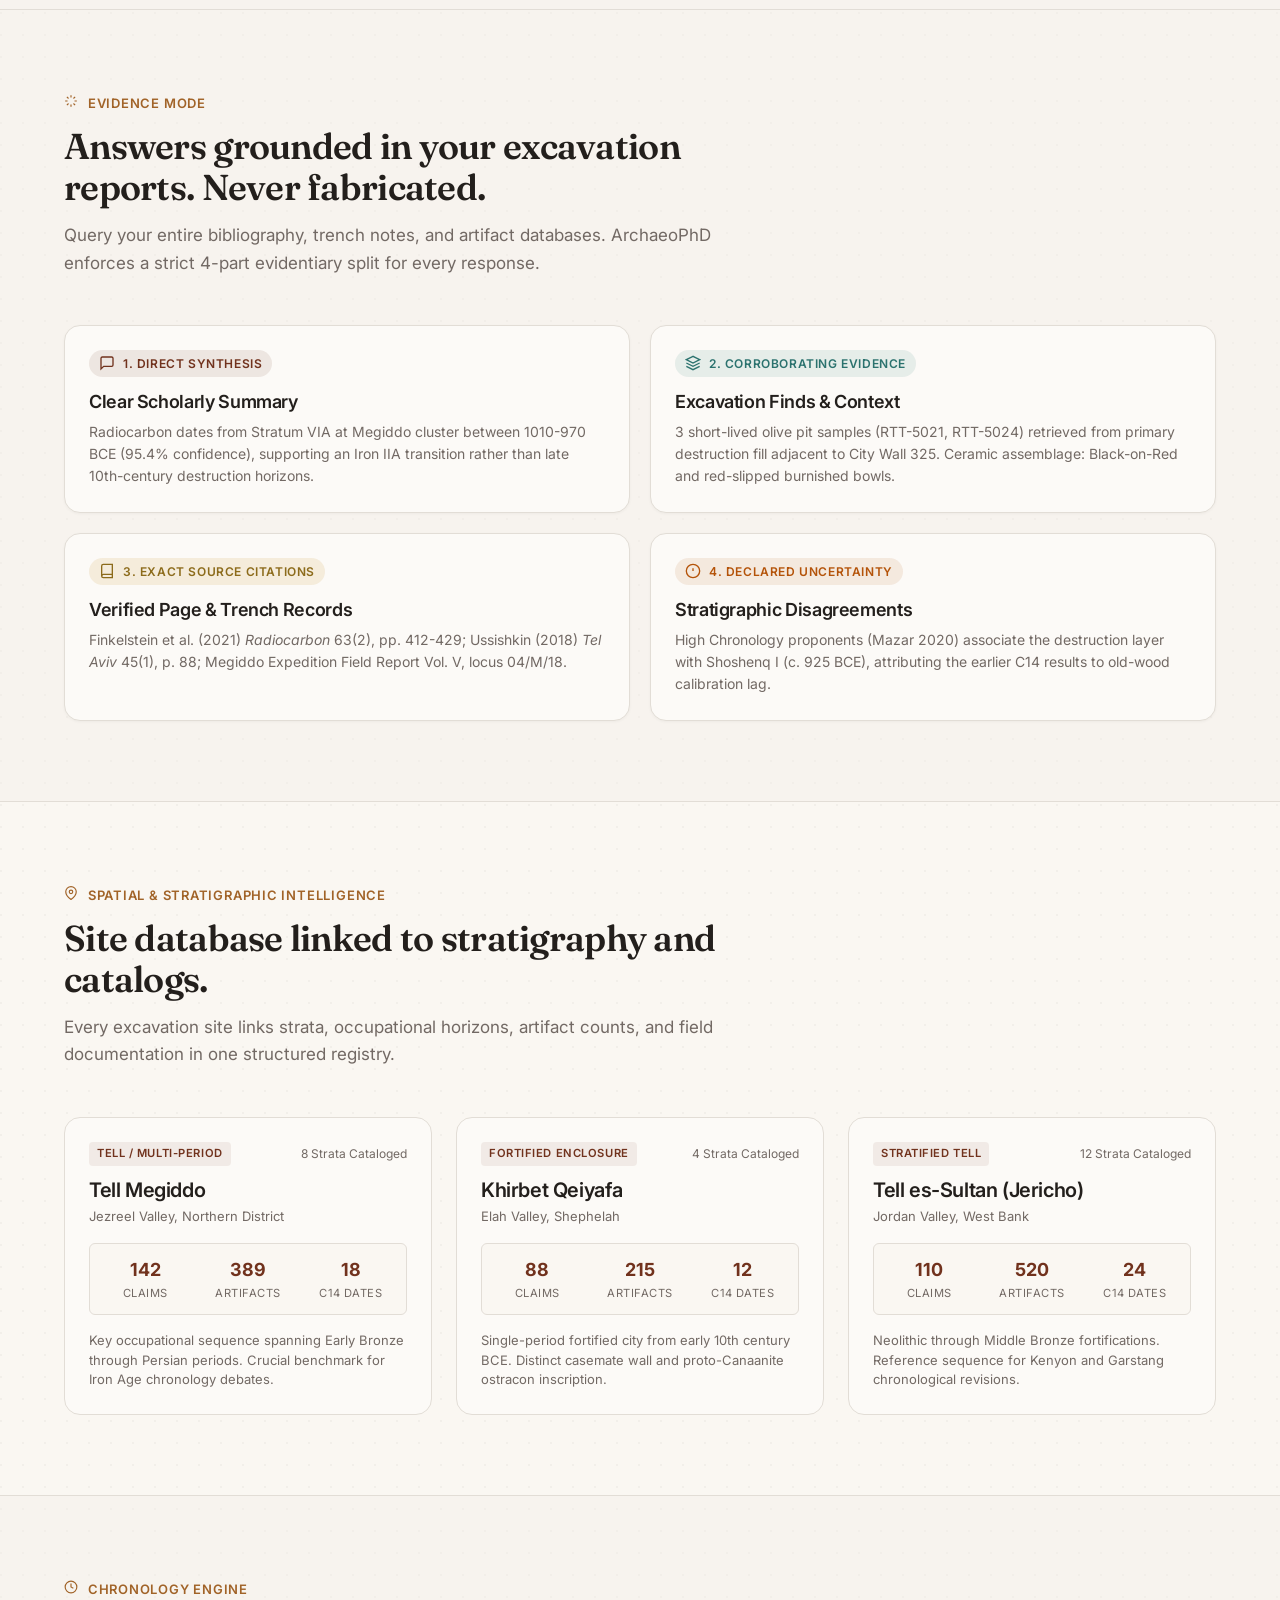
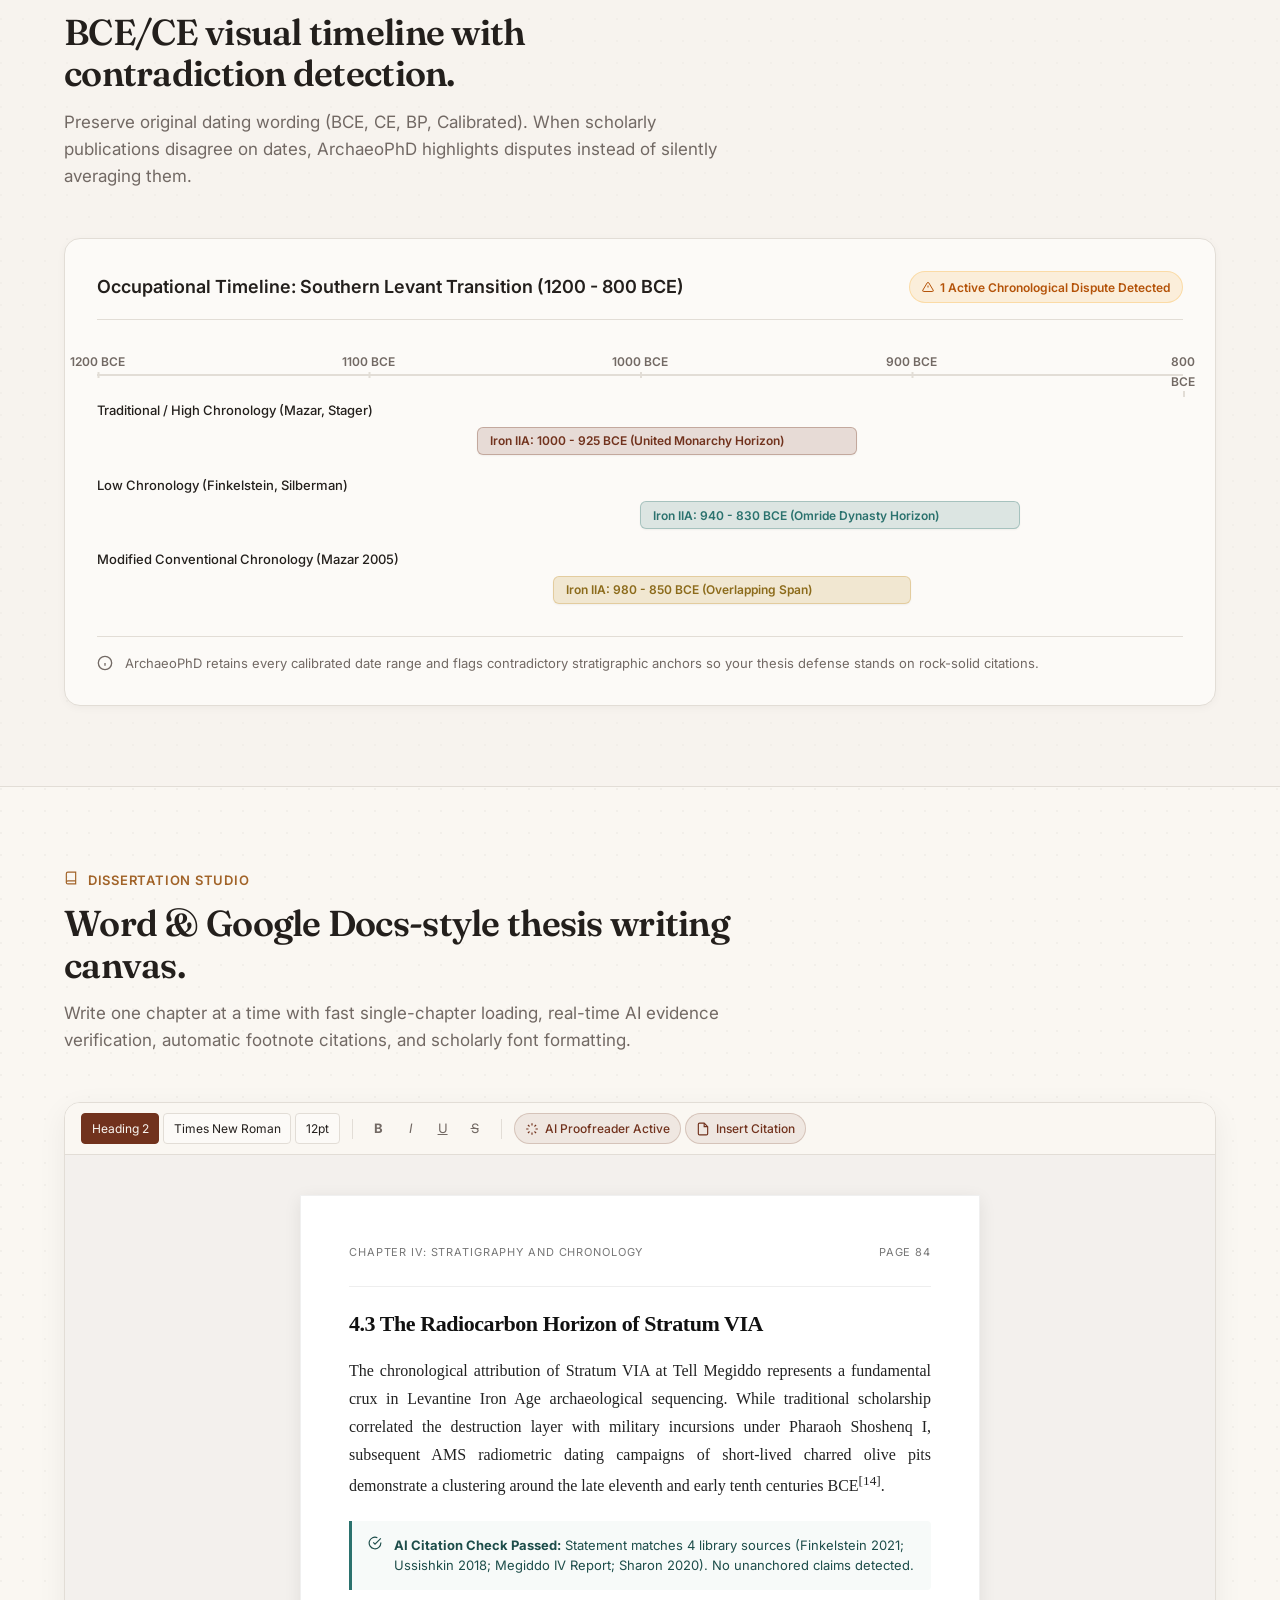
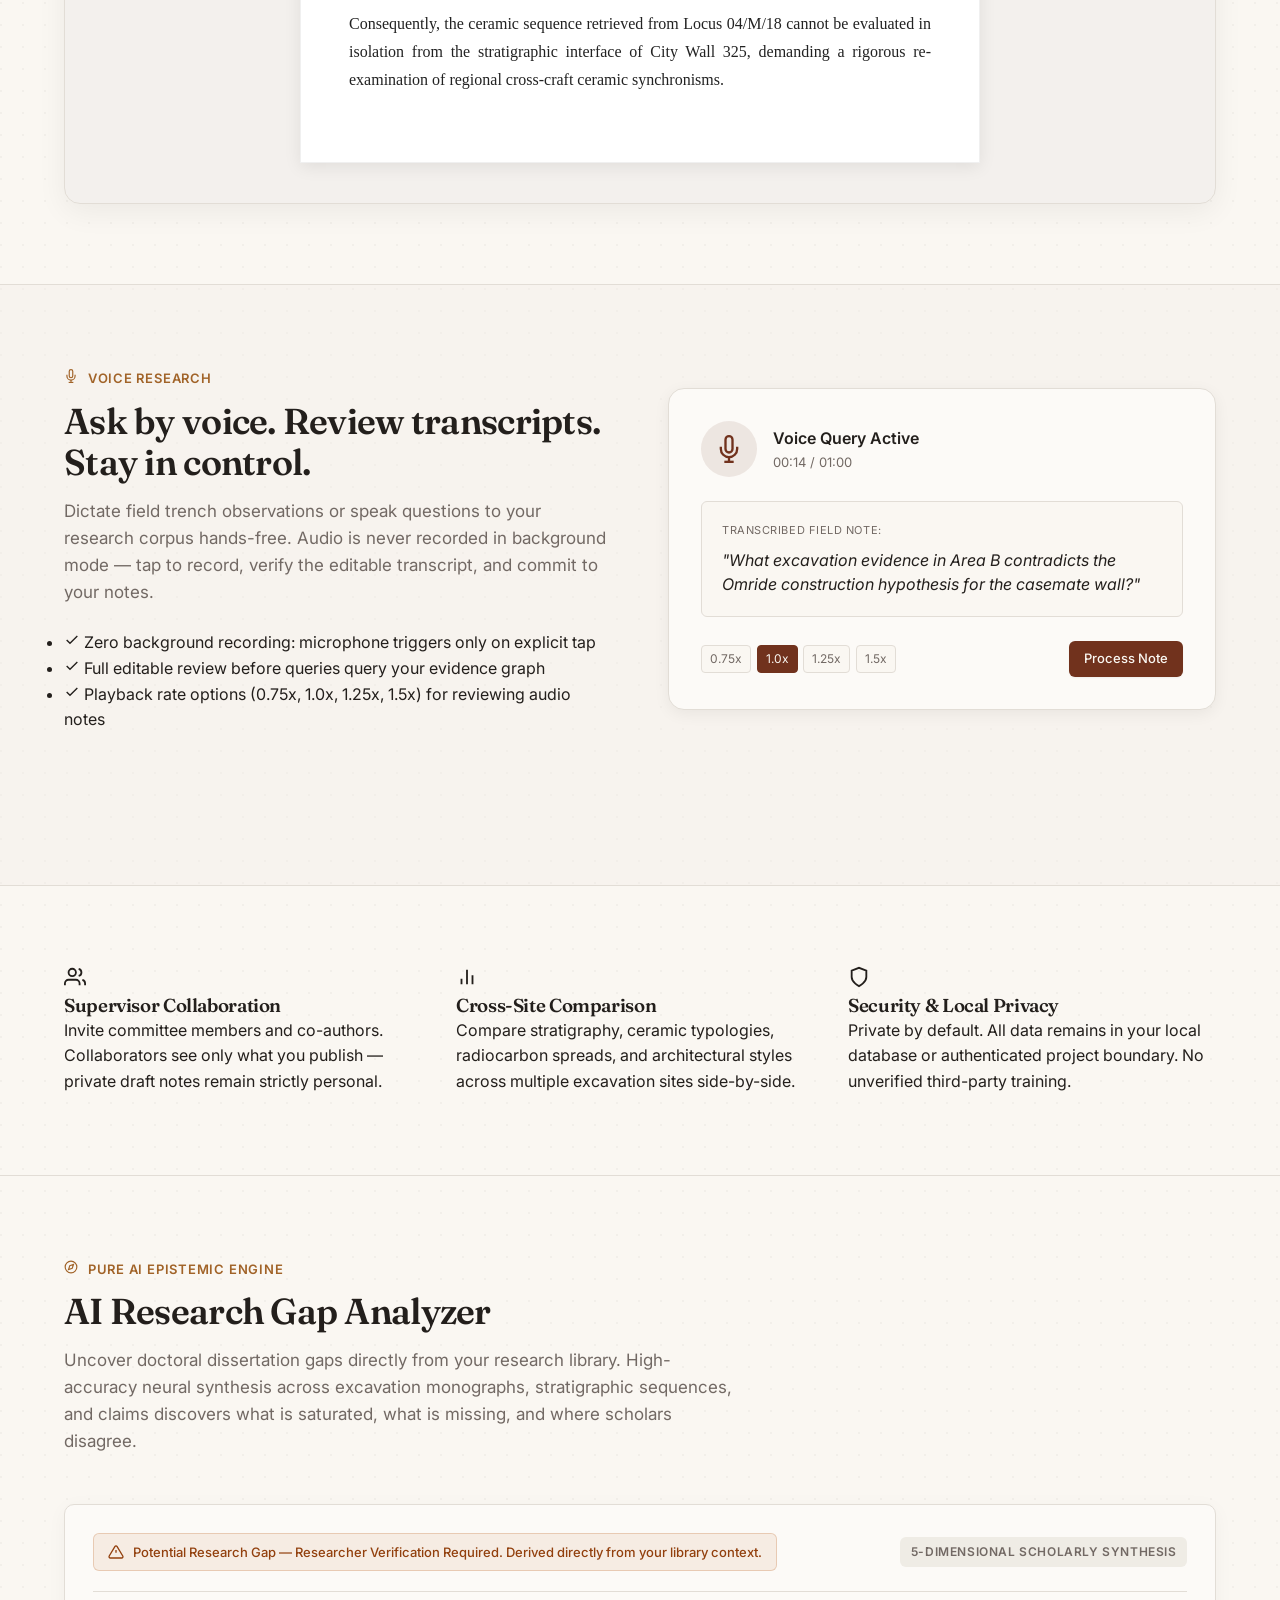
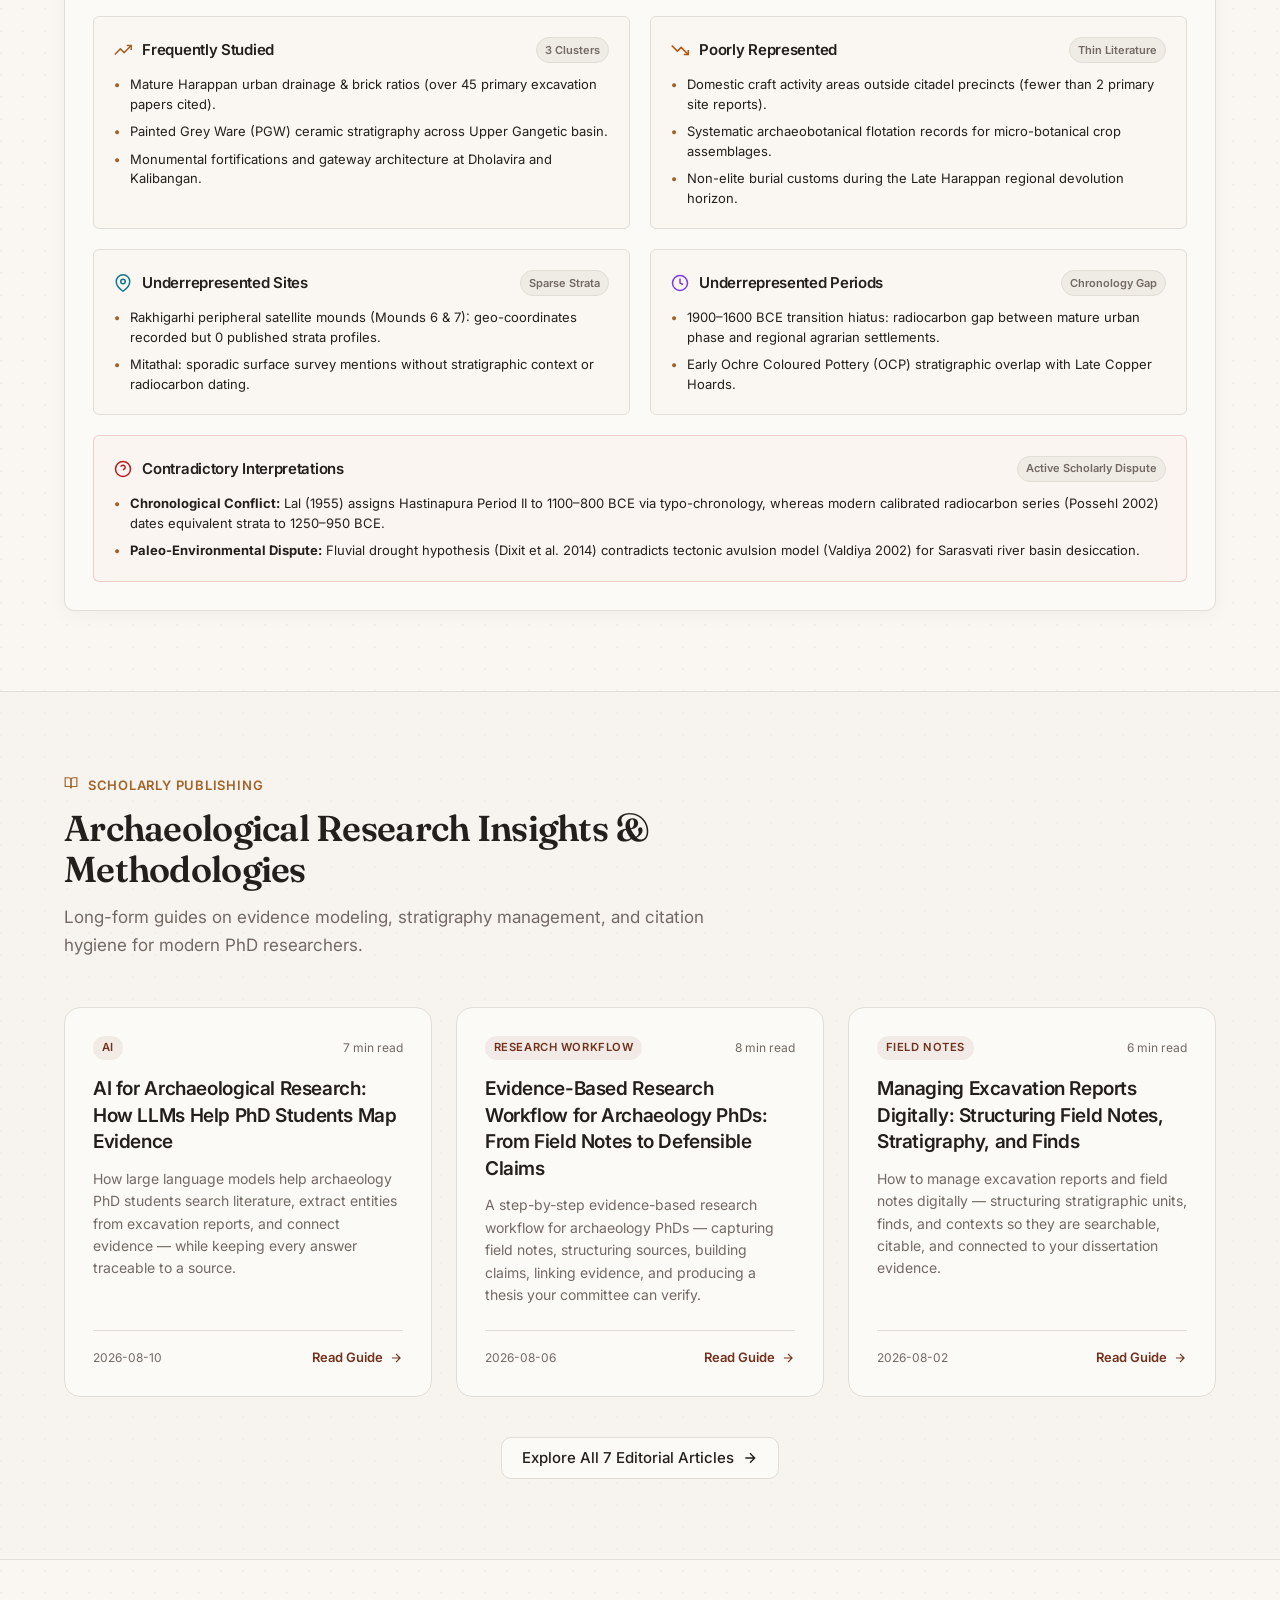
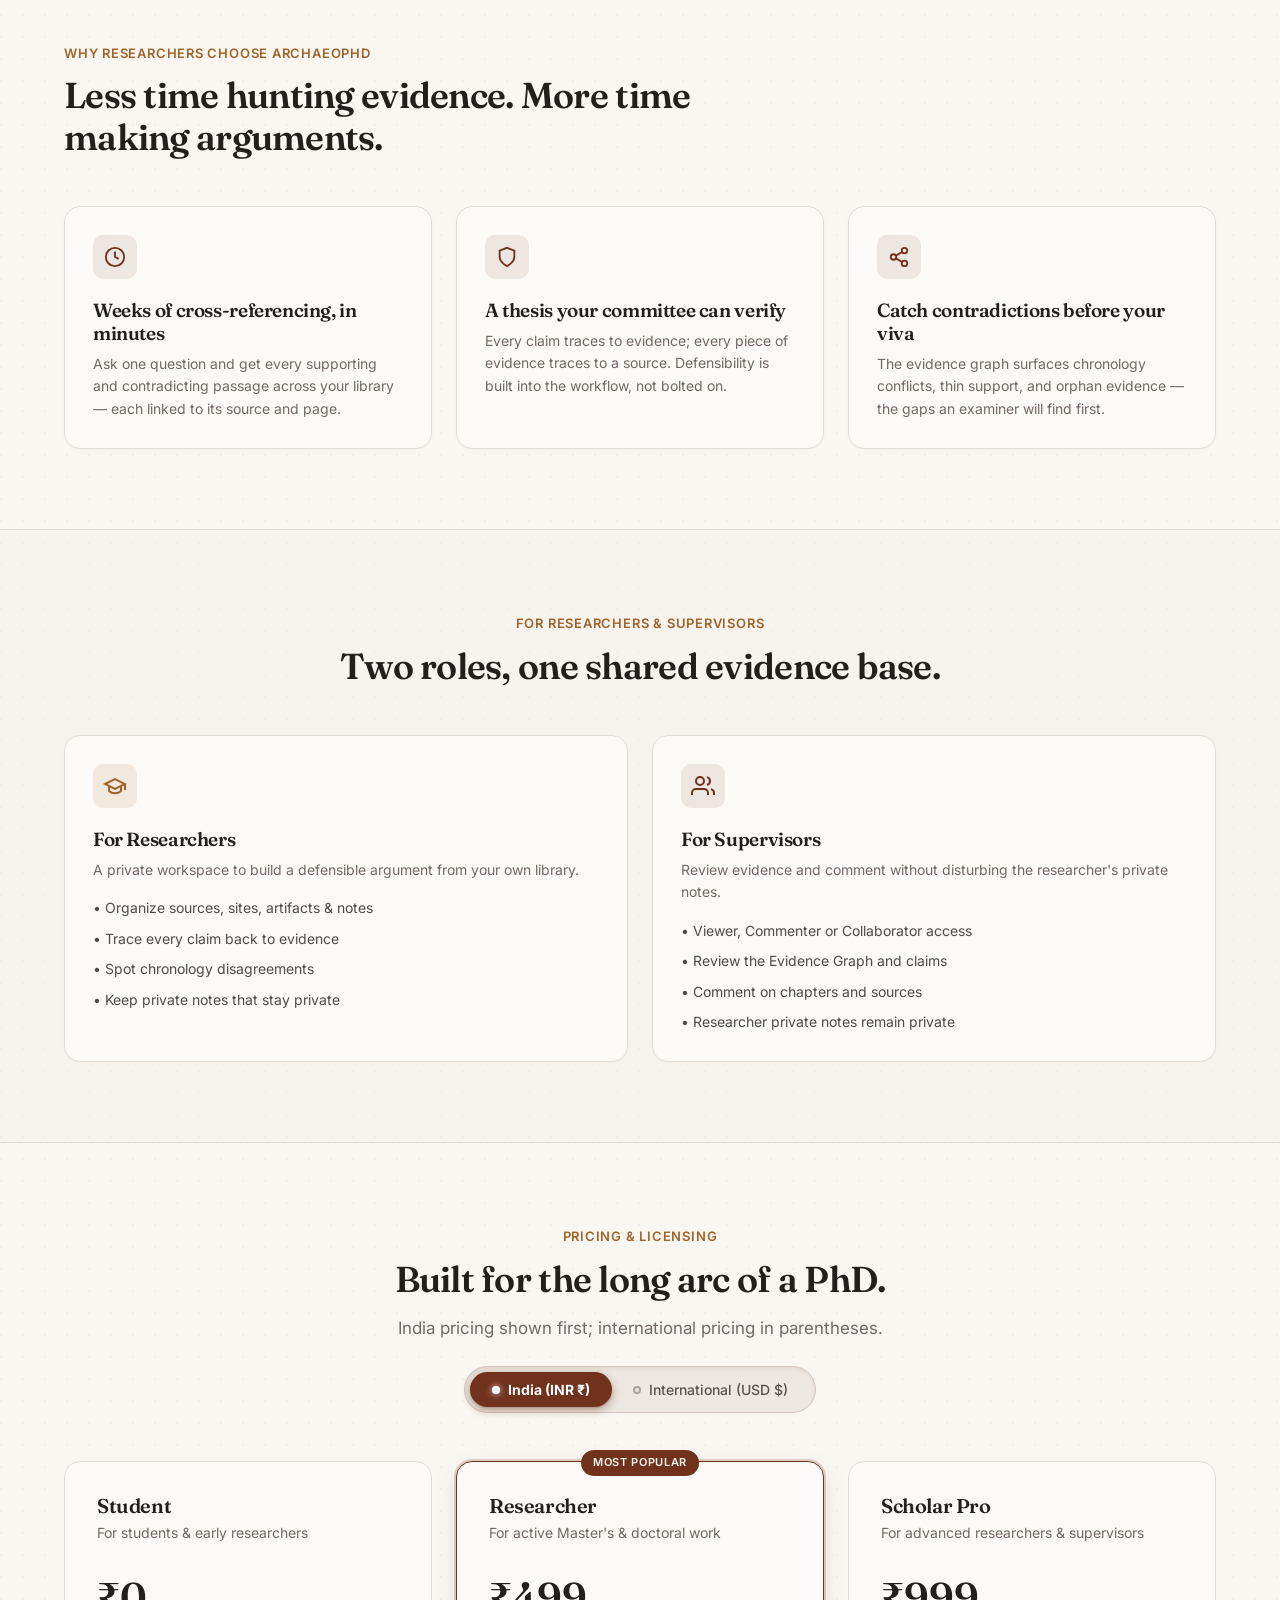
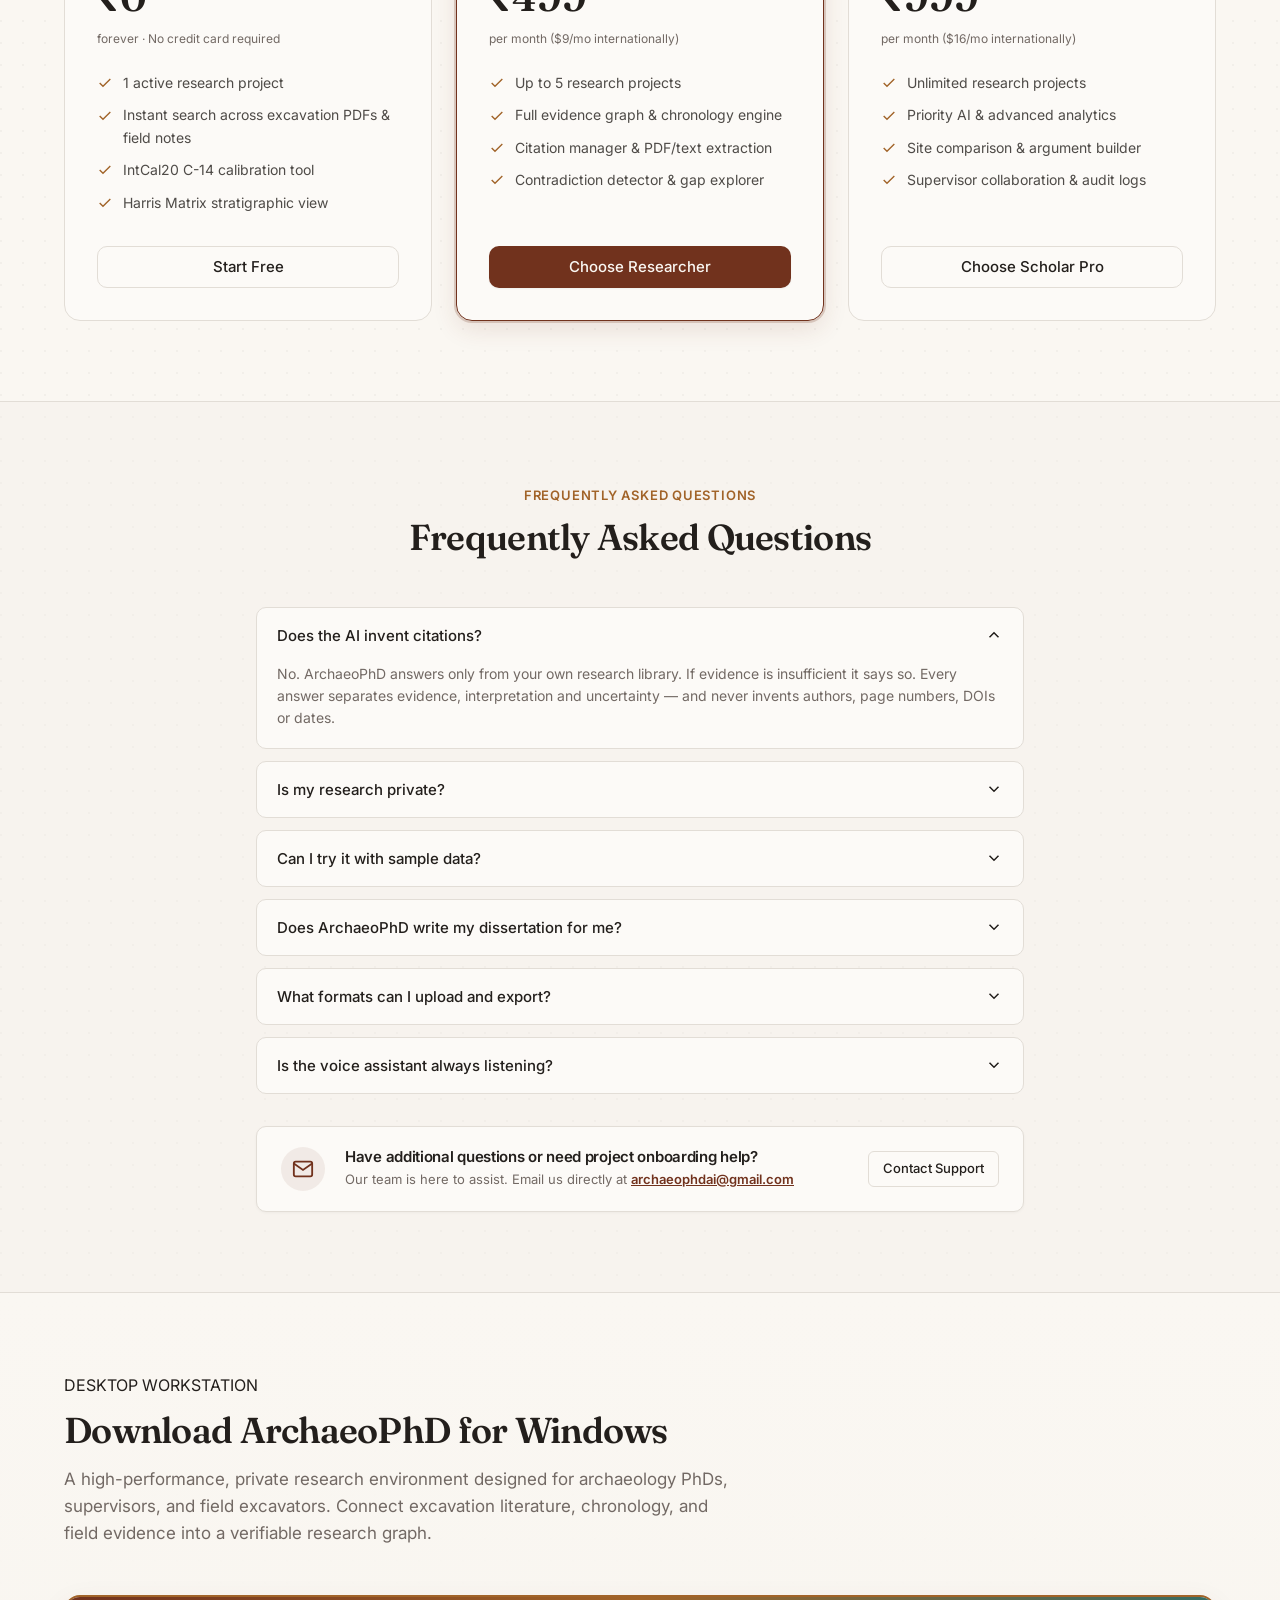
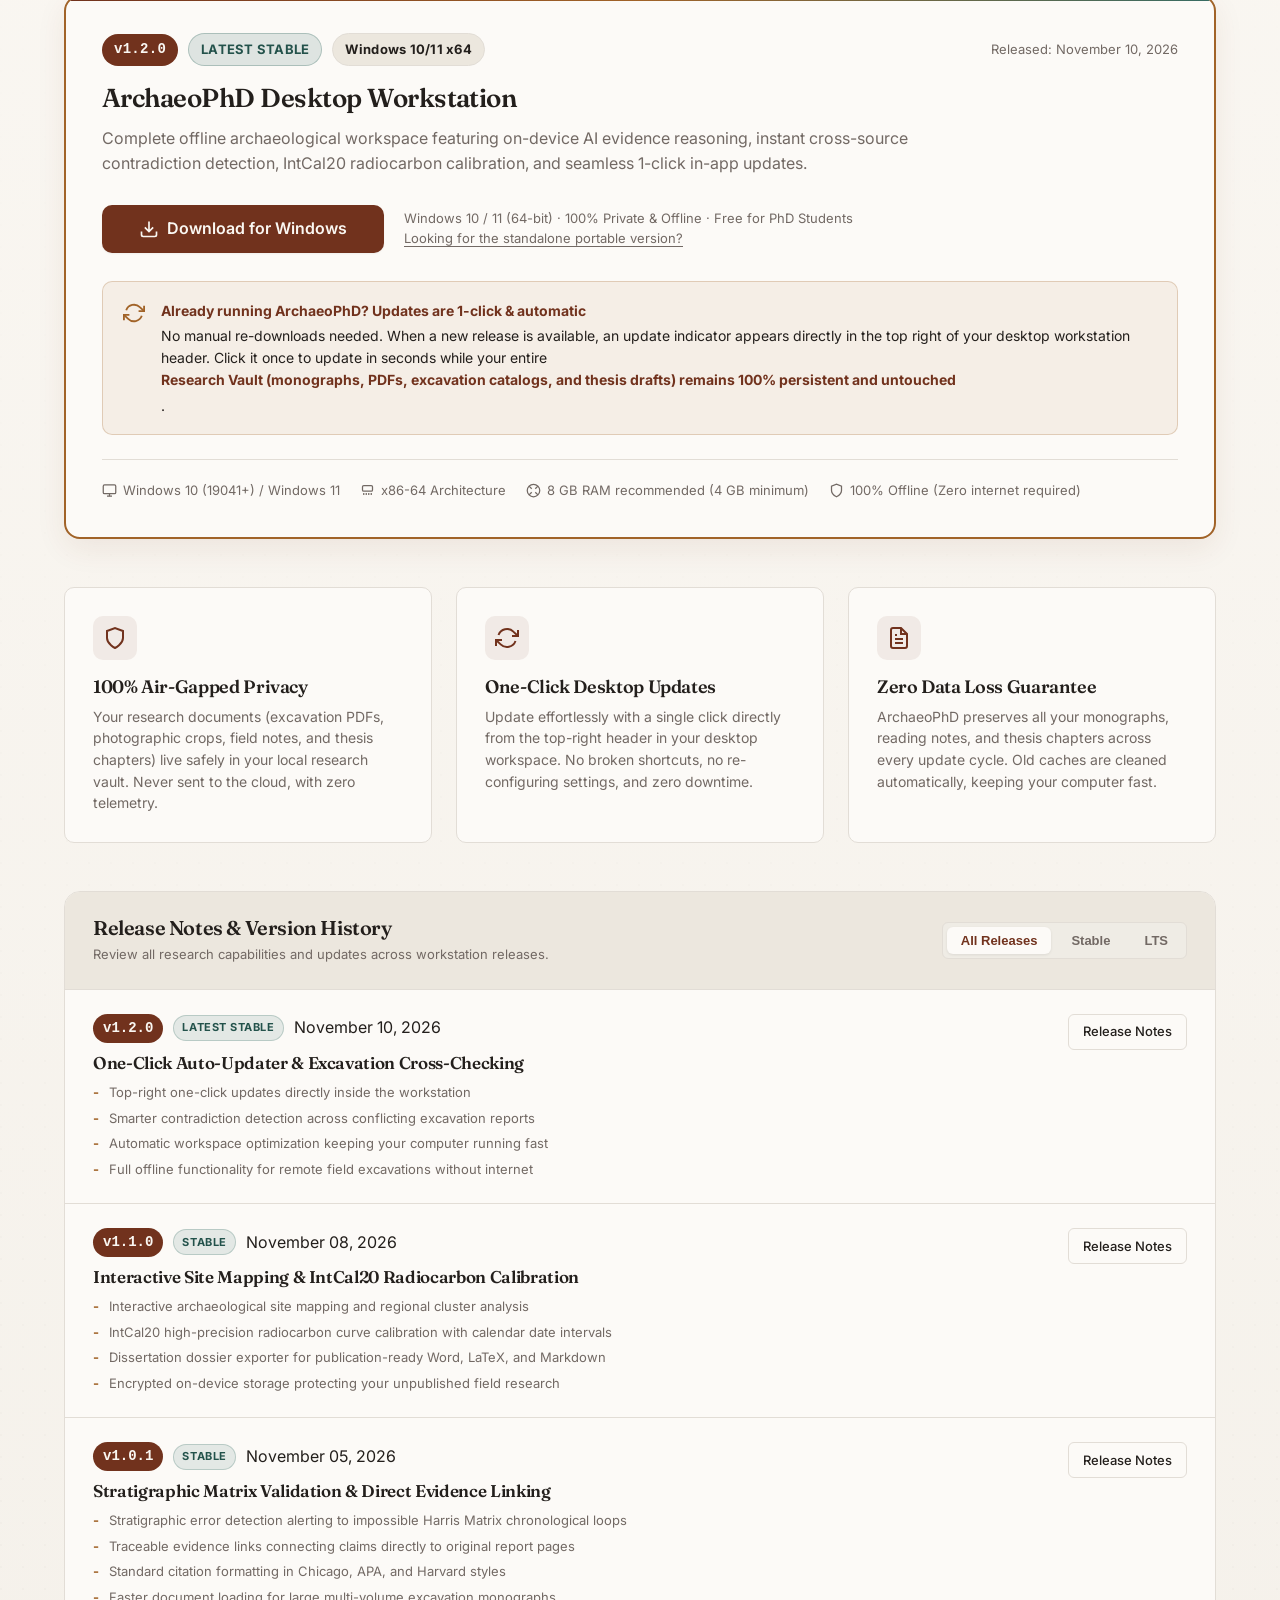
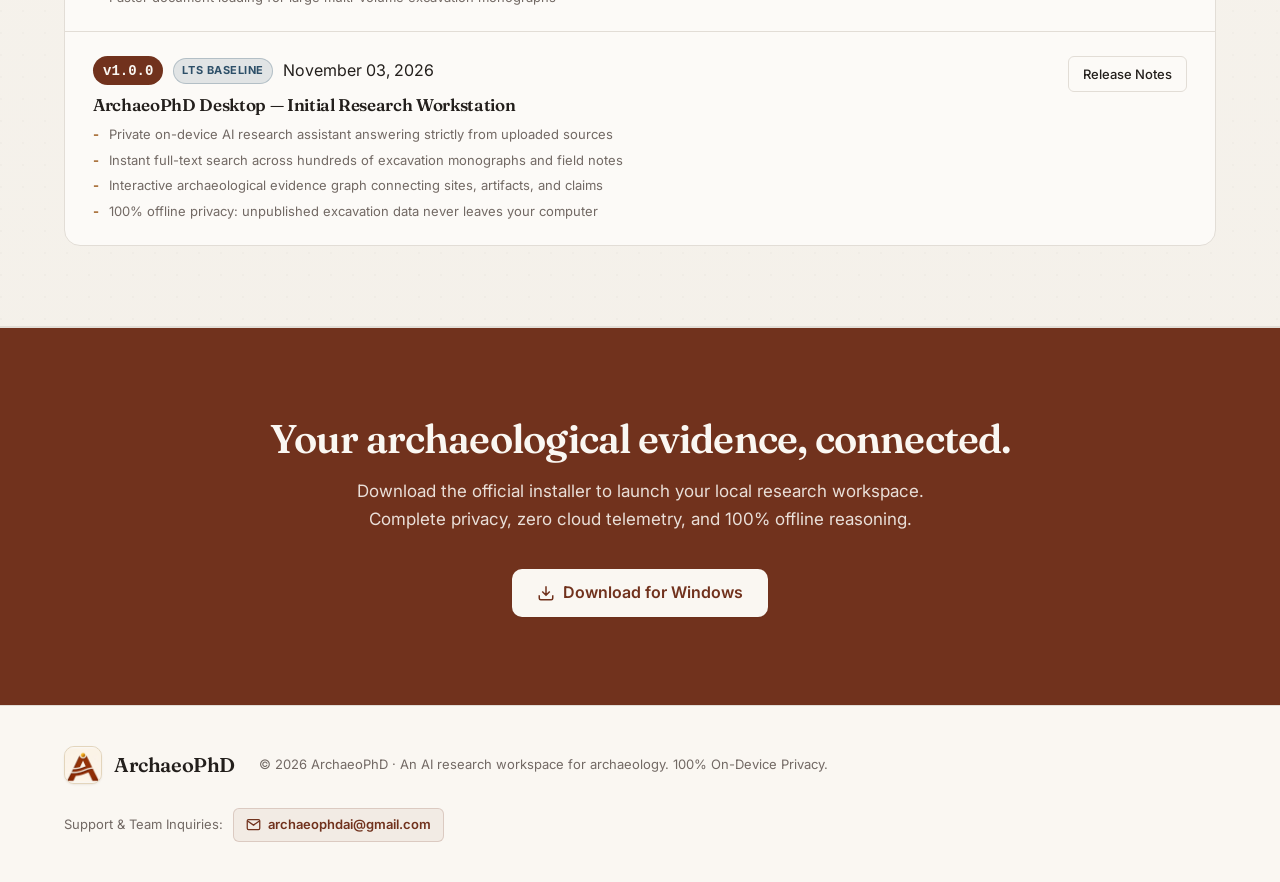
==== commit dd682307: "feat(releases): streamline workstation download section to industry research standard" ====
--- a/index.html
+++ b/index.html
@@ -43,7 +43,7 @@
           <li><a href="/thesis" class="nav-link">Thesis</a></li>
           <li><a href="/blog" class="nav-link">Blog</a></li>
           <li><a href="/pricing" class="nav-link">Pricing</a></li>
-          <li><a href="#releases" class="nav-link">Releases</a></li>
+          <li><a href="/releases" class="nav-link">Releases</a></li>
         </ul>
       </nav>
 
@@ -1177,15 +1177,16 @@
     </section>
 
     <!-- =========================================================================
-         Professional Releases & Downloads (1-Click Auto-Update)
+         Desktop Workstation Download & 1-Click Update Center
          ========================================================================= -->
     <section class="releases-section" id="releases">
       <div class="container">
         <div class="section-header text-center">
-          <div class="badge badge-accent" style="margin-bottom: 0.75rem;">OFFICIAL RELEASES &amp; UPDATES</div>
-          <h2 class="section-title">Workstation Releases &amp; Downloads</h2>
+          <div class="badge badge-accent" style="margin-bottom: 0.75rem;">DESKTOP WORKSTATION</div>
+          <h2 class="section-title">Download ArchaeoPhD for Windows</h2>
           <p class="section-subtitle">
-            Download the native Windows workstation for your archaeological research. Fast, completely private, and 100% offline — with a strict guarantee that your monographs, field notes, and thesis chapters are always protected.
+            A high-performance, private research environment designed for archaeology PhDs, supervisors, and field excavators.
+            Connect excavation literature, chronology, and field evidence into a verifiable research graph.
           </p>
         </div>
 
@@ -1198,19 +1199,19 @@
               <span class="version-badge version-badge-arch">Windows 10/11 x64</span>
               <span class="release-date">Released: November 10, 2026</span>
             </div>
-            <h3 class="release-hero-title">ArchaeoPhD Workstation v1.2.0</h3>
+            <h3 class="release-hero-title">ArchaeoPhD Desktop Workstation</h3>
             <p class="release-hero-desc">
-              Featuring our latest AI research reasoning tools, instant cross-source contradiction detection, offline radiocarbon calibration, and seamless one-click updates right inside your workspace.
+              Complete offline archaeological workspace featuring on-device AI evidence reasoning, instant cross-source contradiction detection, IntCal20 radiocarbon calibration, and seamless 1-click in-app updates.
             </p>
           </div>
 
           <div class="release-actions-row" style="align-items: center; gap: 1.25rem;">
-            <a href="downloads/ArchaeoPhD-Setup.exe" download="ArchaeoPhD-Setup.exe" class="btn btn-primary btn-lg release-dl-btn" style="padding: 0.875rem 2rem; font-size: 1rem; border-radius: var(--radius);">
+            <a href="downloads/ArchaeoPhD-Setup.exe" download="ArchaeoPhD-Setup.exe" class="btn btn-primary btn-lg release-dl-btn" style="padding: 0.875rem 2.25rem; font-size: 1rem; border-radius: var(--radius);">
               <svg width="20" height="20" viewBox="0 0 24 24" fill="none" stroke="currentColor" stroke-width="2"><path d="M21 15v4a2 2 0 0 1-2 2H5a2 2 0 0 1-2-2v-4M7 10l5 5 5-5M12 15V3"/></svg>
               <span>Download for Windows</span>
             </a>
-            <div style="font-size: 0.8125rem; color: var(--muted-foreground); line-height: 1.4;">
-              Windows 10 / 11 (64-bit) &middot; 100% Private &amp; Offline<br>
+            <div style="font-size: 0.8125rem; color: var(--muted-foreground); line-height: 1.5;">
+              Windows 10 / 11 (64-bit) &middot; 100% Private &amp; Offline &middot; Free for PhD Students<br>
               <a href="downloads/ArchaeoPhD.exe" download="ArchaeoPhD.exe" style="color: var(--muted-foreground); text-decoration: underline; text-underline-offset: 3px;">Looking for the standalone portable version?</a>
             </div>
           </div>
@@ -1223,8 +1224,28 @@
             <div class="callout-content">
               <strong>Already running ArchaeoPhD? Updates are 1-click &amp; automatic</strong>
               <p>
-                No manual re-downloads needed. When a new version is ready, an update button appears right in the top right of your desktop workspace. It updates seamlessly in seconds while your entire <strong>Research Vault (monographs, PDFs, excavation catalogs, and thesis drafts) remains 100% persistent and untouched</strong>.
+                No manual re-downloads needed. When a new release is available, an update indicator appears directly in the top right of your desktop workstation header. Click it once to update in seconds while your entire <strong>Research Vault (monographs, PDFs, excavation catalogs, and thesis drafts) remains 100% persistent and untouched</strong>.
               </p>
+            </div>
+          </div>
+
+          <!-- System Requirements Quick Specs -->
+          <div class="system-specs-grid" style="display: flex; flex-wrap: wrap; gap: 1.25rem; padding-top: 1.25rem; border-top: 1px solid var(--border); font-size: 0.8125rem; color: var(--muted-foreground);">
+            <div style="display: flex; align-items: center; gap: 6px;">
+              <svg width="15" height="15" viewBox="0 0 24 24" fill="none" stroke="currentColor" stroke-width="2"><rect x="2" y="3" width="20" height="14" rx="2" ry="2"/><line x1="8" y1="21" x2="16" y2="21"/><line x1="12" y1="17" x2="12" y2="21"/></svg>
+              <span>Windows 10 (19041+) / Windows 11</span>
+            </div>
+            <div style="display: flex; align-items: center; gap: 6px;">
+              <svg width="15" height="15" viewBox="0 0 24 24" fill="none" stroke="currentColor" stroke-width="2"><path d="M6 19v-3"/><path d="M10 19v-3"/><path d="M14 19v-3"/><path d="M18 19v-3"/><path d="M4 11V6a2 2 0 0 1 2-2h12a2 2 0 0 1 2 2v5"/><path d="M4 11a2 2 0 0 0 2 2h12a2 2 0 0 0 2-2"/></svg>
+              <span>x86-64 Architecture</span>
+            </div>
+            <div style="display: flex; align-items: center; gap: 6px;">
+              <svg width="15" height="15" viewBox="0 0 24 24" fill="none" stroke="currentColor" stroke-width="2"><circle cx="12" cy="12" r="10"/><path d="m4.93 4.93 4.24 4.24"/><path d="m14.83 9.17 4.24-4.24"/><path d="m14.83 14.83 4.24 4.24"/><path d="m9.17 14.83-4.24 4.24"/></svg>
+              <span>8 GB RAM recommended (4 GB minimum)</span>
+            </div>
+            <div style="display: flex; align-items: center; gap: 6px;">
+              <svg width="15" height="15" viewBox="0 0 24 24" fill="none" stroke="currentColor" stroke-width="2"><path d="M12 22s8-4 8-10V5l-8-3-8 3v7c0 6 8 10 8 10z"/></svg>
+              <span>100% Offline (Zero internet required)</span>
             </div>
           </div>
         </div>
@@ -1235,15 +1256,15 @@
             <div class="durability-card-icon">
               <svg width="24" height="24" viewBox="0 0 24 24" fill="none" stroke="currentColor" stroke-width="2"><path d="M12 22s8-4 8-10V5l-8-3-8 3v7c0 6 8 10 8 10z"/></svg>
             </div>
-            <h4>Your Research Stays 100% Safe</h4>
+            <h4>100% Air-Gapped Privacy</h4>
             <p>
-              Your research documents (excavation PDFs, photographic crops, field notes, and thesis chapters) live safely in your local research vault. Updates never overwrite, alter, or touch your files.
+              Your research documents (excavation PDFs, photographic crops, field notes, and thesis chapters) live safely in your local research vault. Never sent to the cloud, with zero telemetry.
             </p>
           </div>
 
           <div class="durability-card">
             <div class="durability-card-icon">
-              <svg width="24" height="24" viewBox="0 0 24 24" fill="none" stroke="currentColor" stroke-width="2"><path d="M14 2H6a2 2 0 0 0-2 2v16a2 2 0 0 0 2 2h12a2 2 0 0 0 2-2V8z"/><polyline points="14 2 14 8 20 8"/><line x1="16" y1="13" x2="8" y2="13"/><line x1="16" y1="17" x2="8" y2="17"/><polyline points="10 9 9 9 8 9"/></svg>
+              <svg width="24" height="24" viewBox="0 0 24 24" fill="none" stroke="currentColor" stroke-width="2"><polyline points="23 4 23 10 17 10"/><polyline points="1 20 1 14 7 14"/><path d="M3.51 9a9 9 0 0 1 14.85-3.36L23 10M1 14l4.64 4.36A9 9 0 0 0 20.49 15"/></svg>
             </div>
             <h4>One-Click Desktop Updates</h4>
             <p>
@@ -1253,11 +1274,11 @@
 
           <div class="durability-card">
             <div class="durability-card-icon">
-              <svg width="24" height="24" viewBox="0 0 24 24" fill="none" stroke="currentColor" stroke-width="2"><polyline points="3 6 5 6 21 6"/><path d="M19 6v14a2 2 0 0 1-2 2H7a2 2 0 0 1-2-2V6m3 0V4a2 2 0 0 1 2-2h4a2 2 0 0 1 2 2v2"/></svg>
-            </div>
-            <h4>Fast, Clean &amp; Efficient</h4>
+              <svg width="24" height="24" viewBox="0 0 24 24" fill="none" stroke="currentColor" stroke-width="2"><path d="M14 2H6a2 2 0 0 0-2 2v16a2 2 0 0 0 2 2h12a2 2 0 0 0 2-2V8z"/><polyline points="14 2 14 8 20 8"/><line x1="16" y1="13" x2="8" y2="13"/><line x1="16" y1="17" x2="8" y2="17"/><polyline points="10 9 9 9 8 9"/></svg>
+            </div>
+            <h4>Zero Data Loss Guarantee</h4>
             <p>
-              ArchaeoPhD cleans temporary caches and optimizes your database in the background automatically, keeping your computer running smoothly without unnecessary clutter.
+              ArchaeoPhD preserves all your monographs, reading notes, and thesis chapters across every update cycle. Old caches are cleaned automatically, keeping your computer fast.
             </p>
           </div>
         </div>
@@ -1265,7 +1286,10 @@
         <!-- Version History Archive & Changelog List -->
         <div class="version-history-wrap">
           <div class="version-history-header">
-            <h3 class="version-history-title">Workstation Version History</h3>
+            <div>
+              <h3 class="version-history-title">Release Notes &amp; Version History</h3>
+              <p style="margin: 0; font-size: 0.8125rem; color: var(--muted-foreground); margin-top: 0.25rem;">Review all research capabilities and updates across workstation releases.</p>
+            </div>
             <div class="version-filter-tabs">
               <button class="version-tab-btn active" data-vfilter="all">All Releases</button>
               <button class="version-tab-btn" data-vfilter="stable">Stable</button>
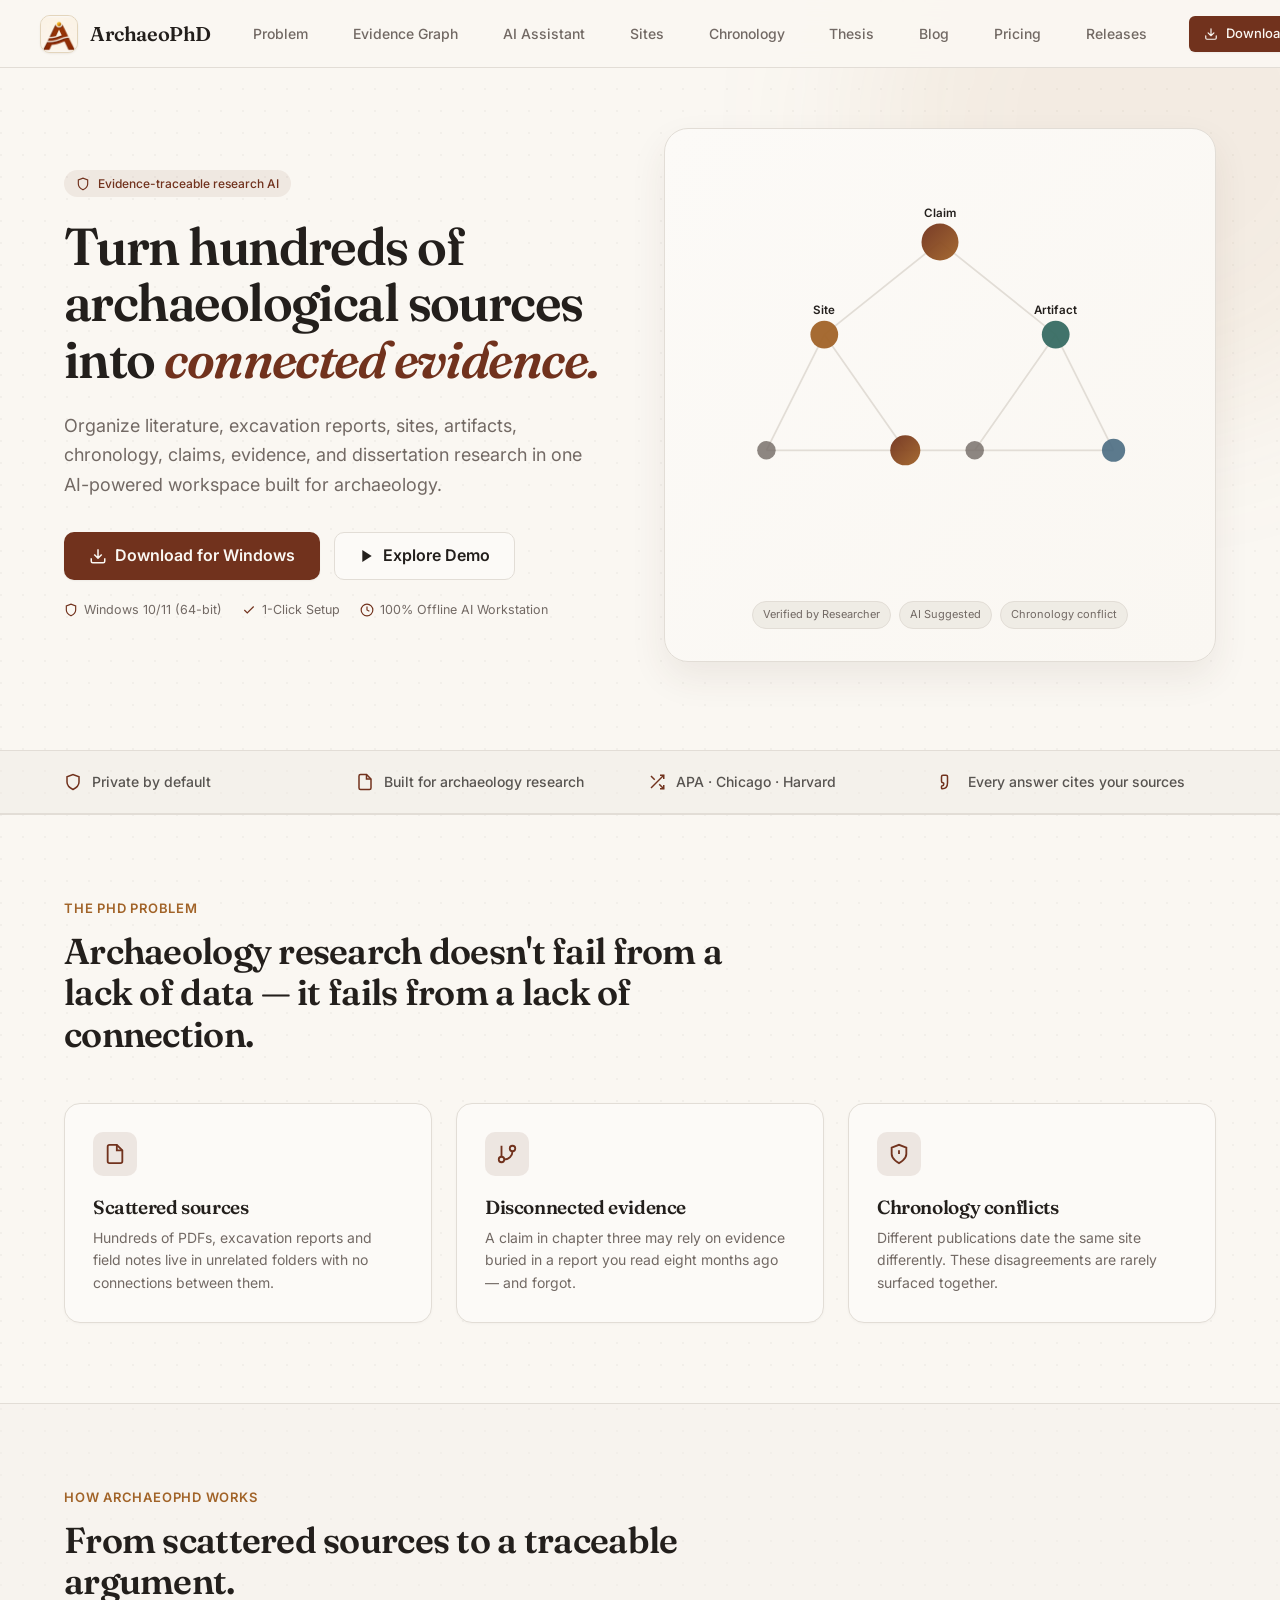
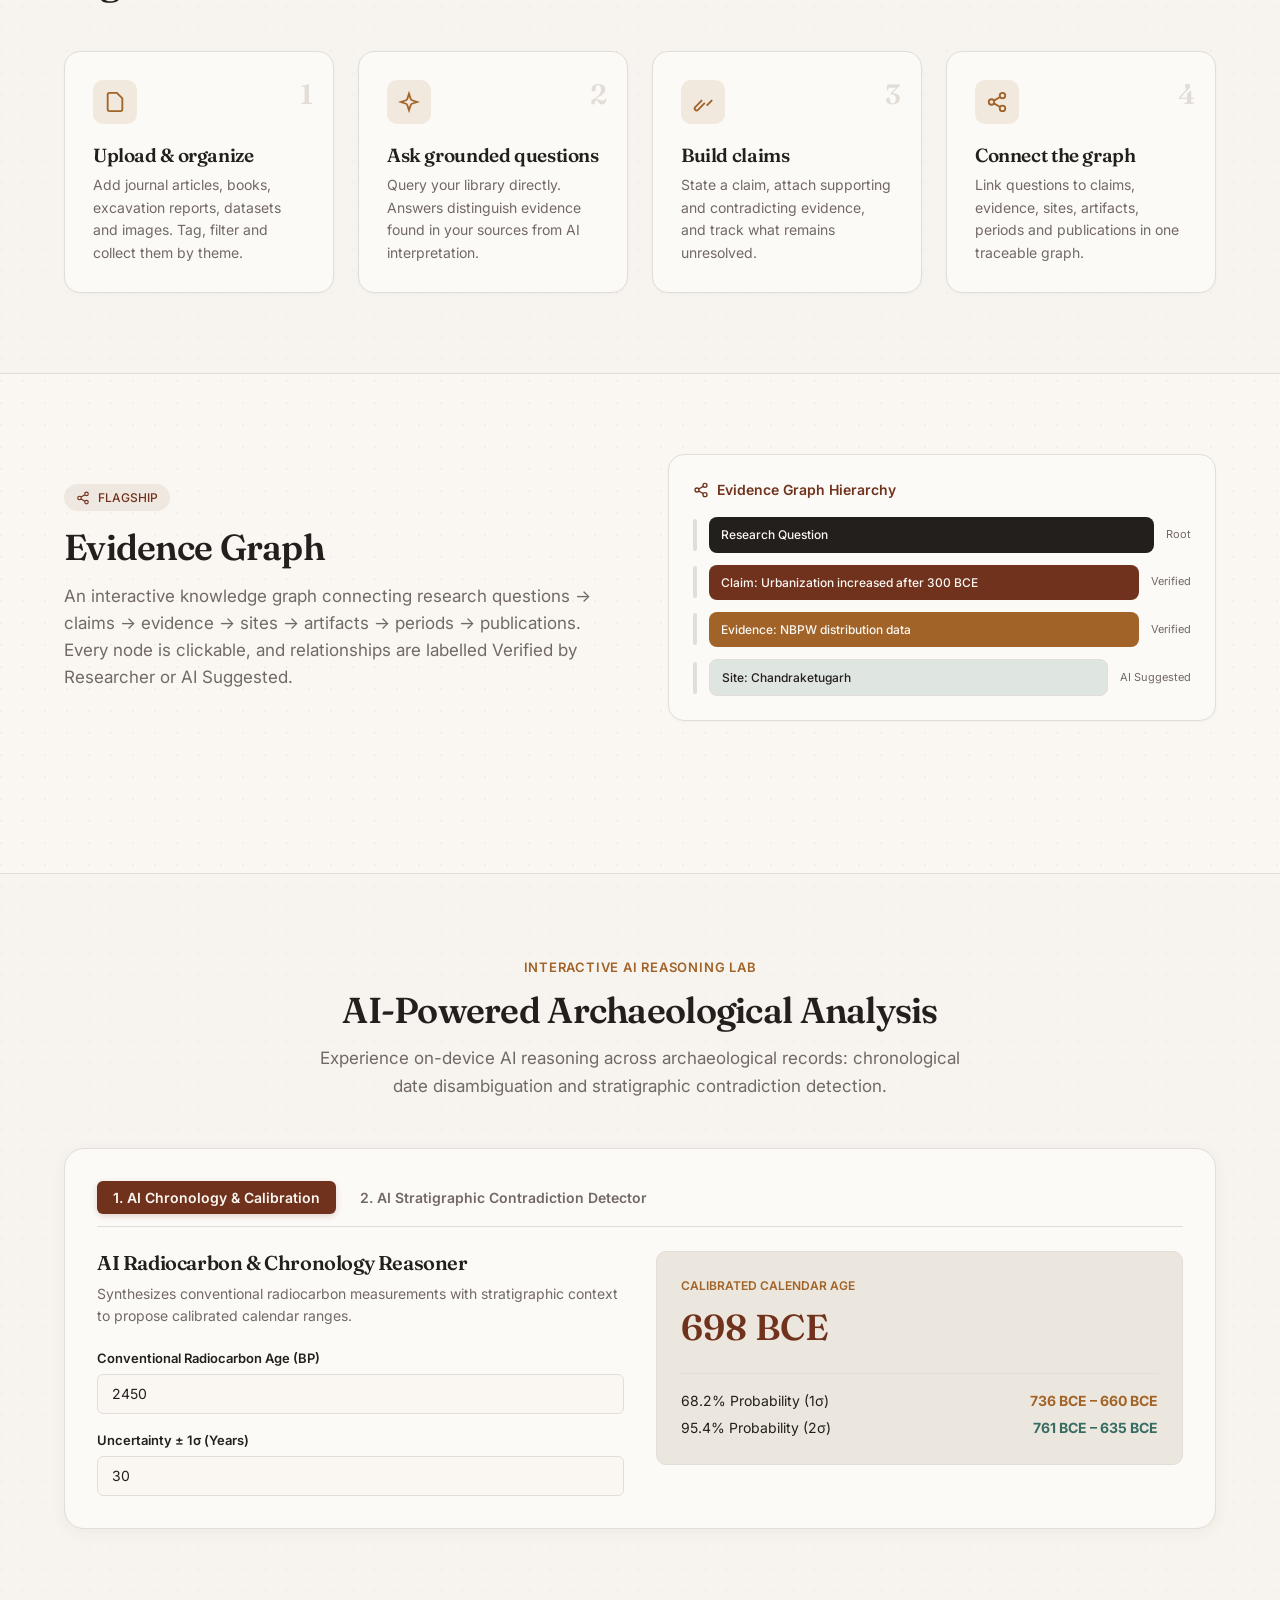
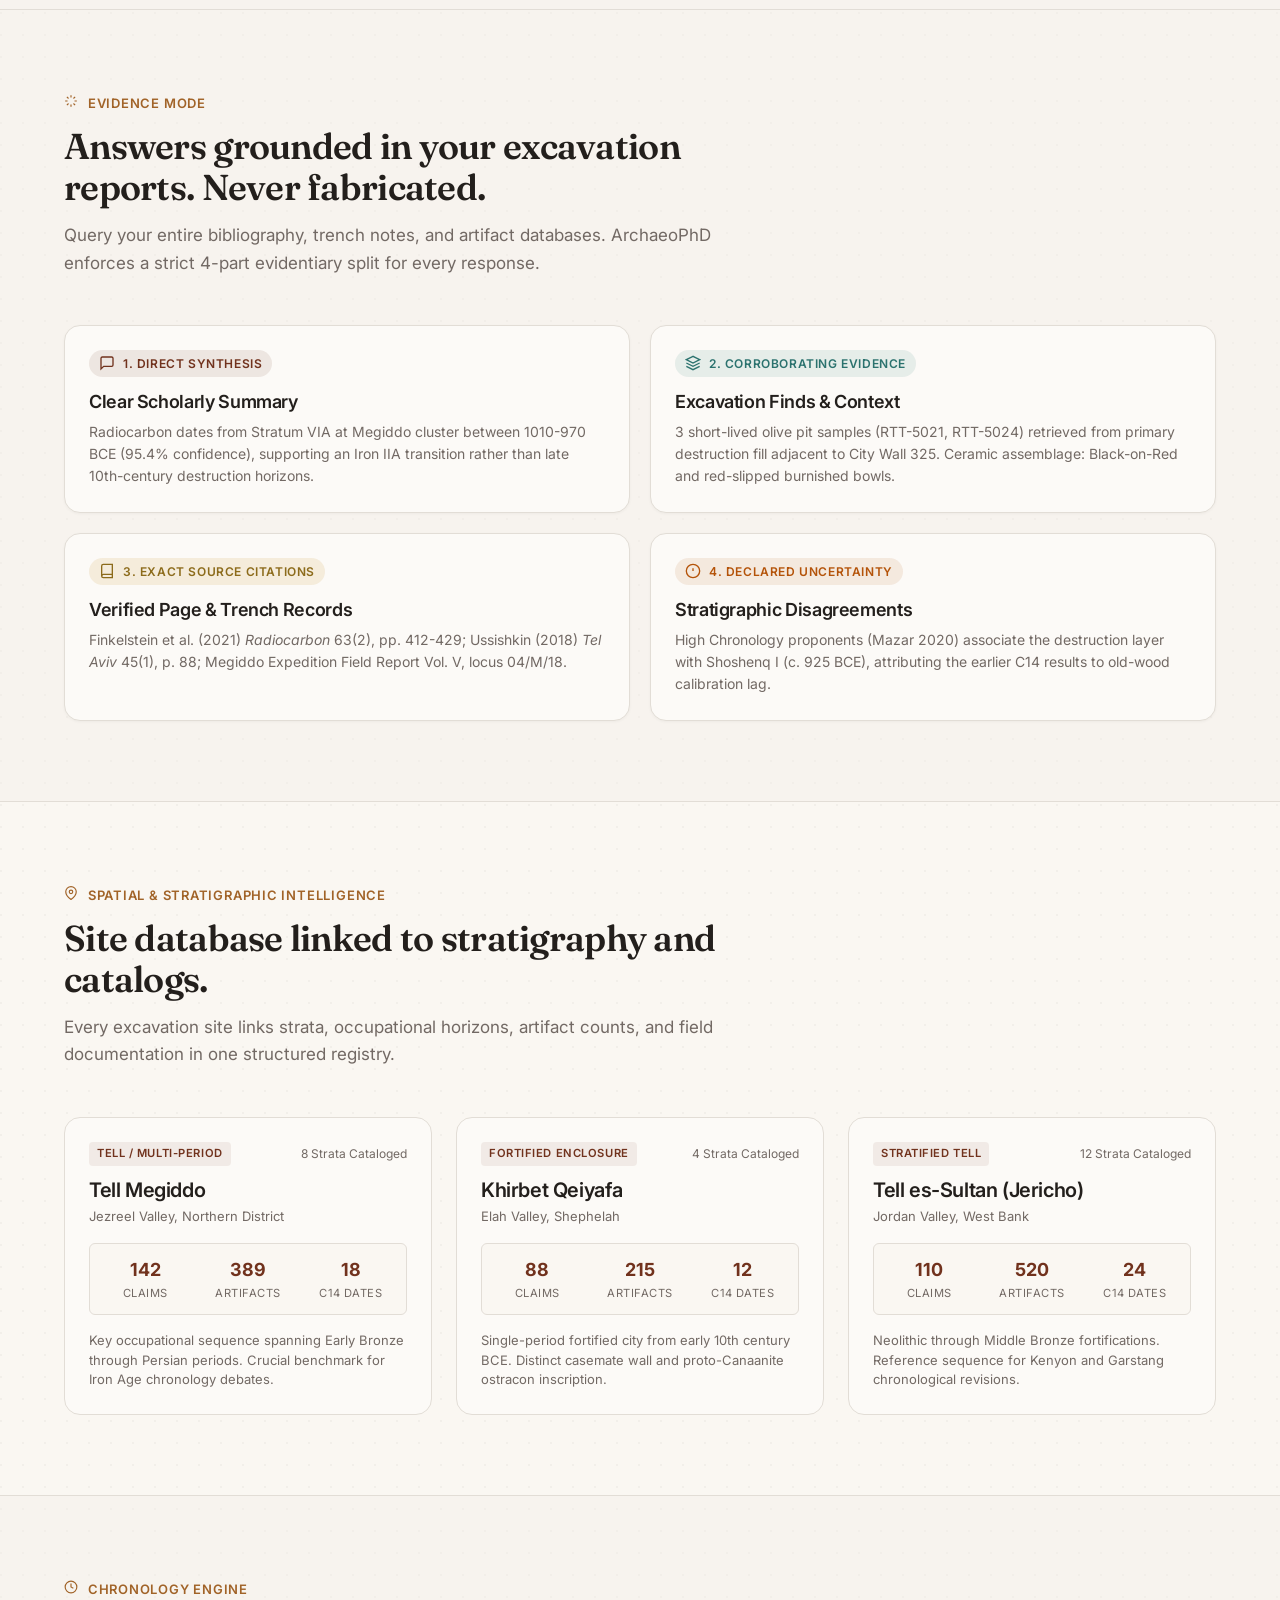
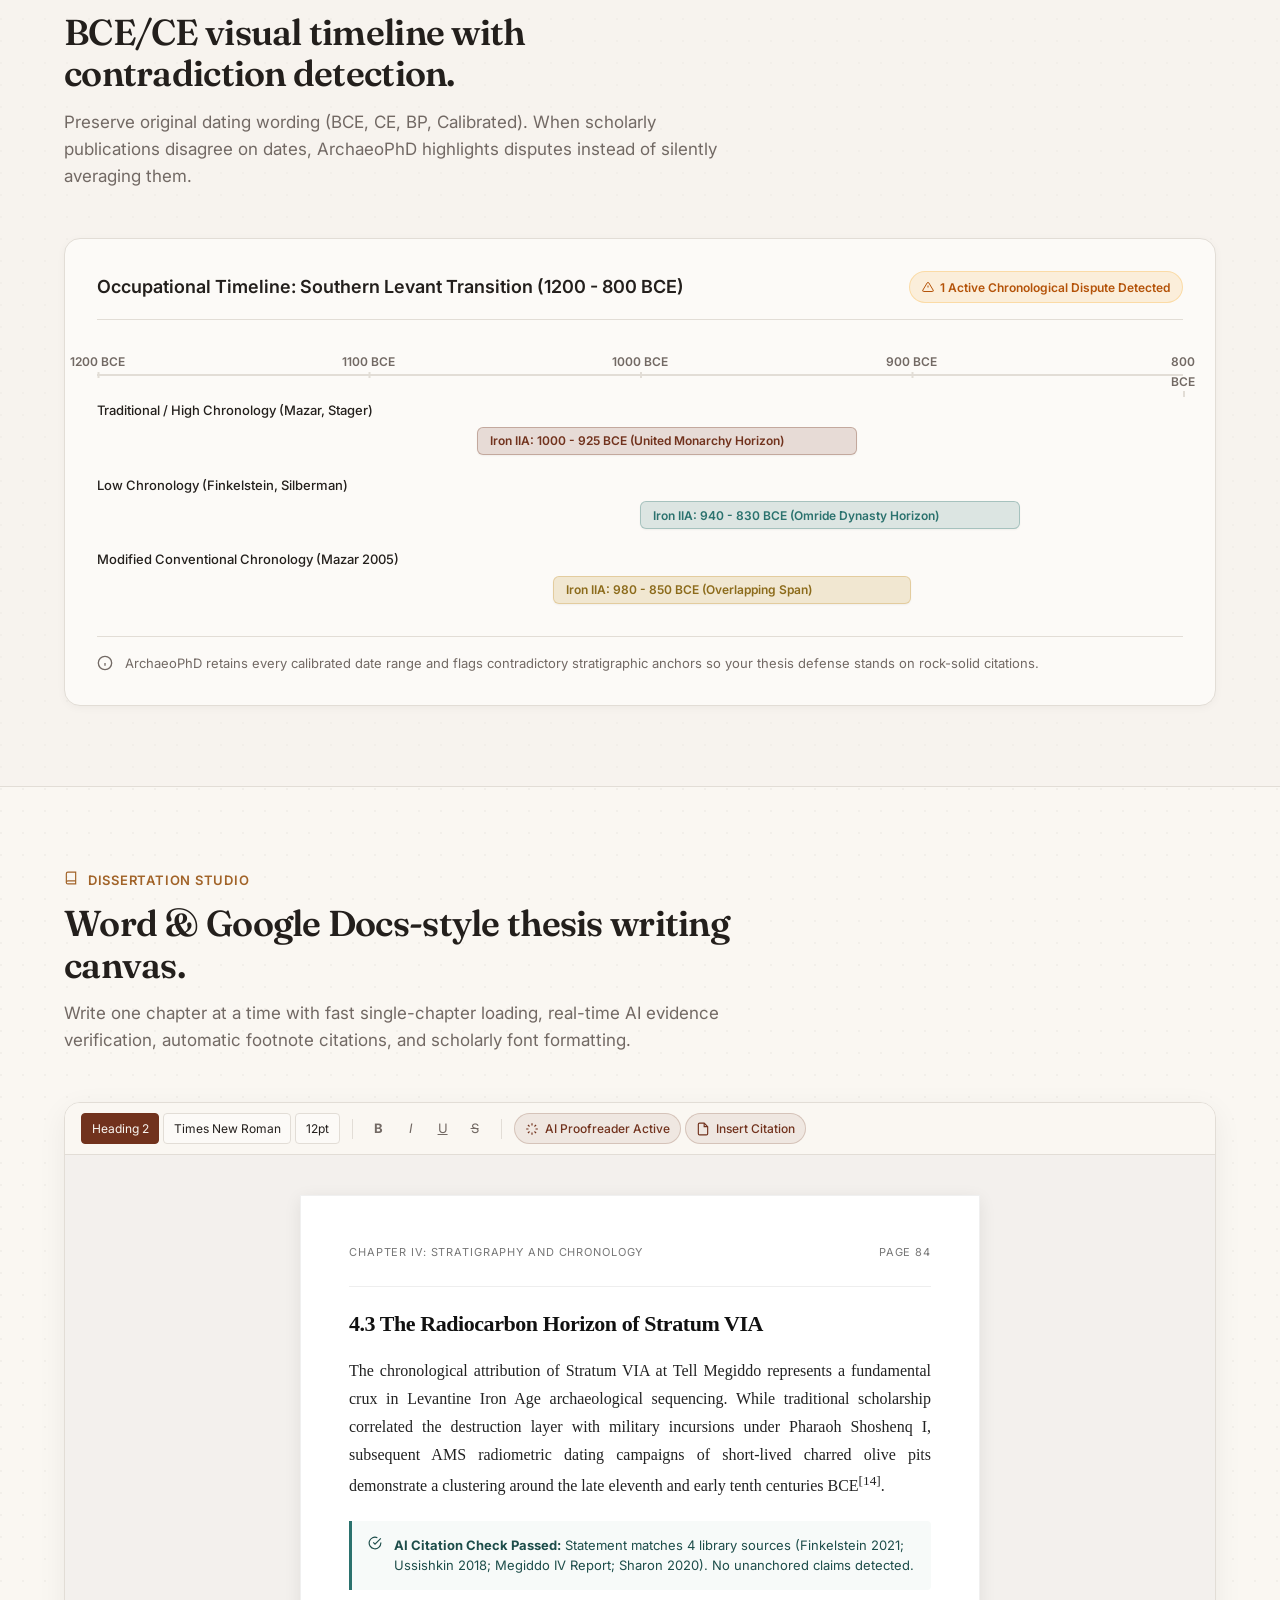
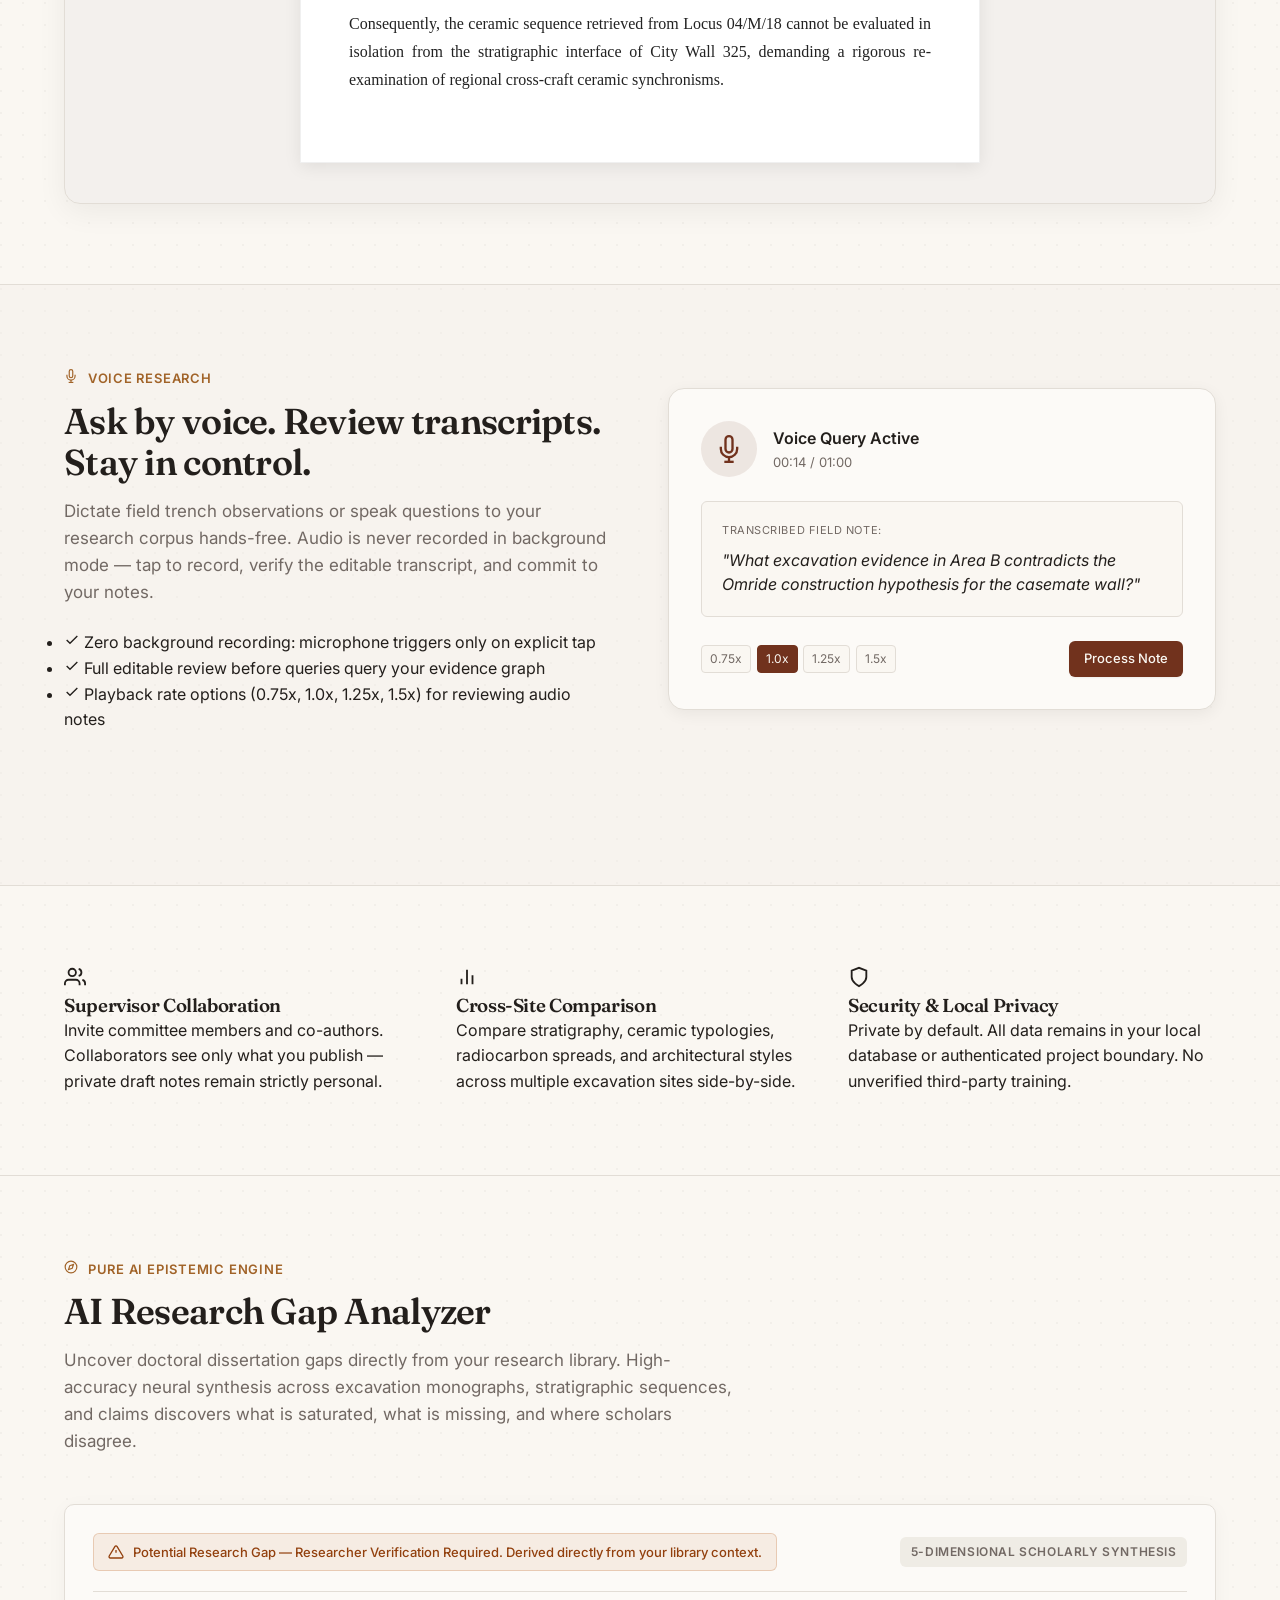
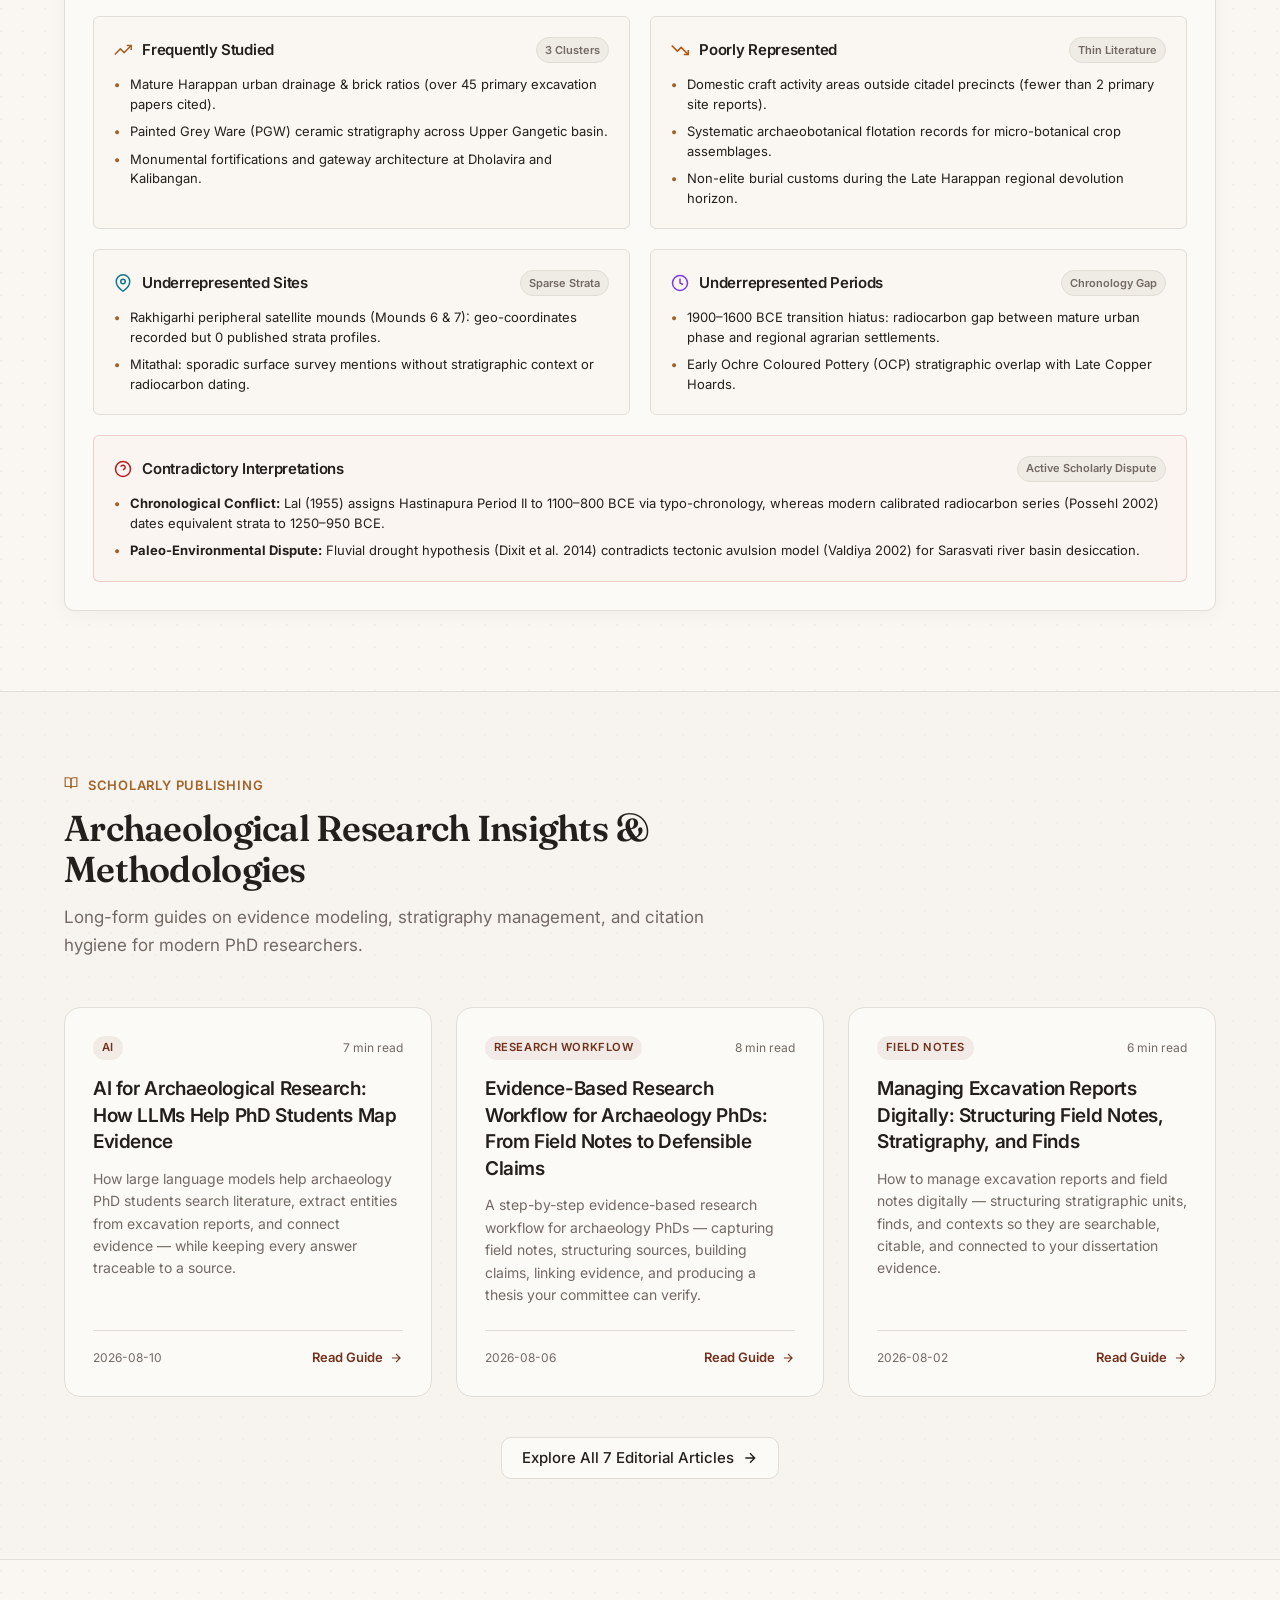
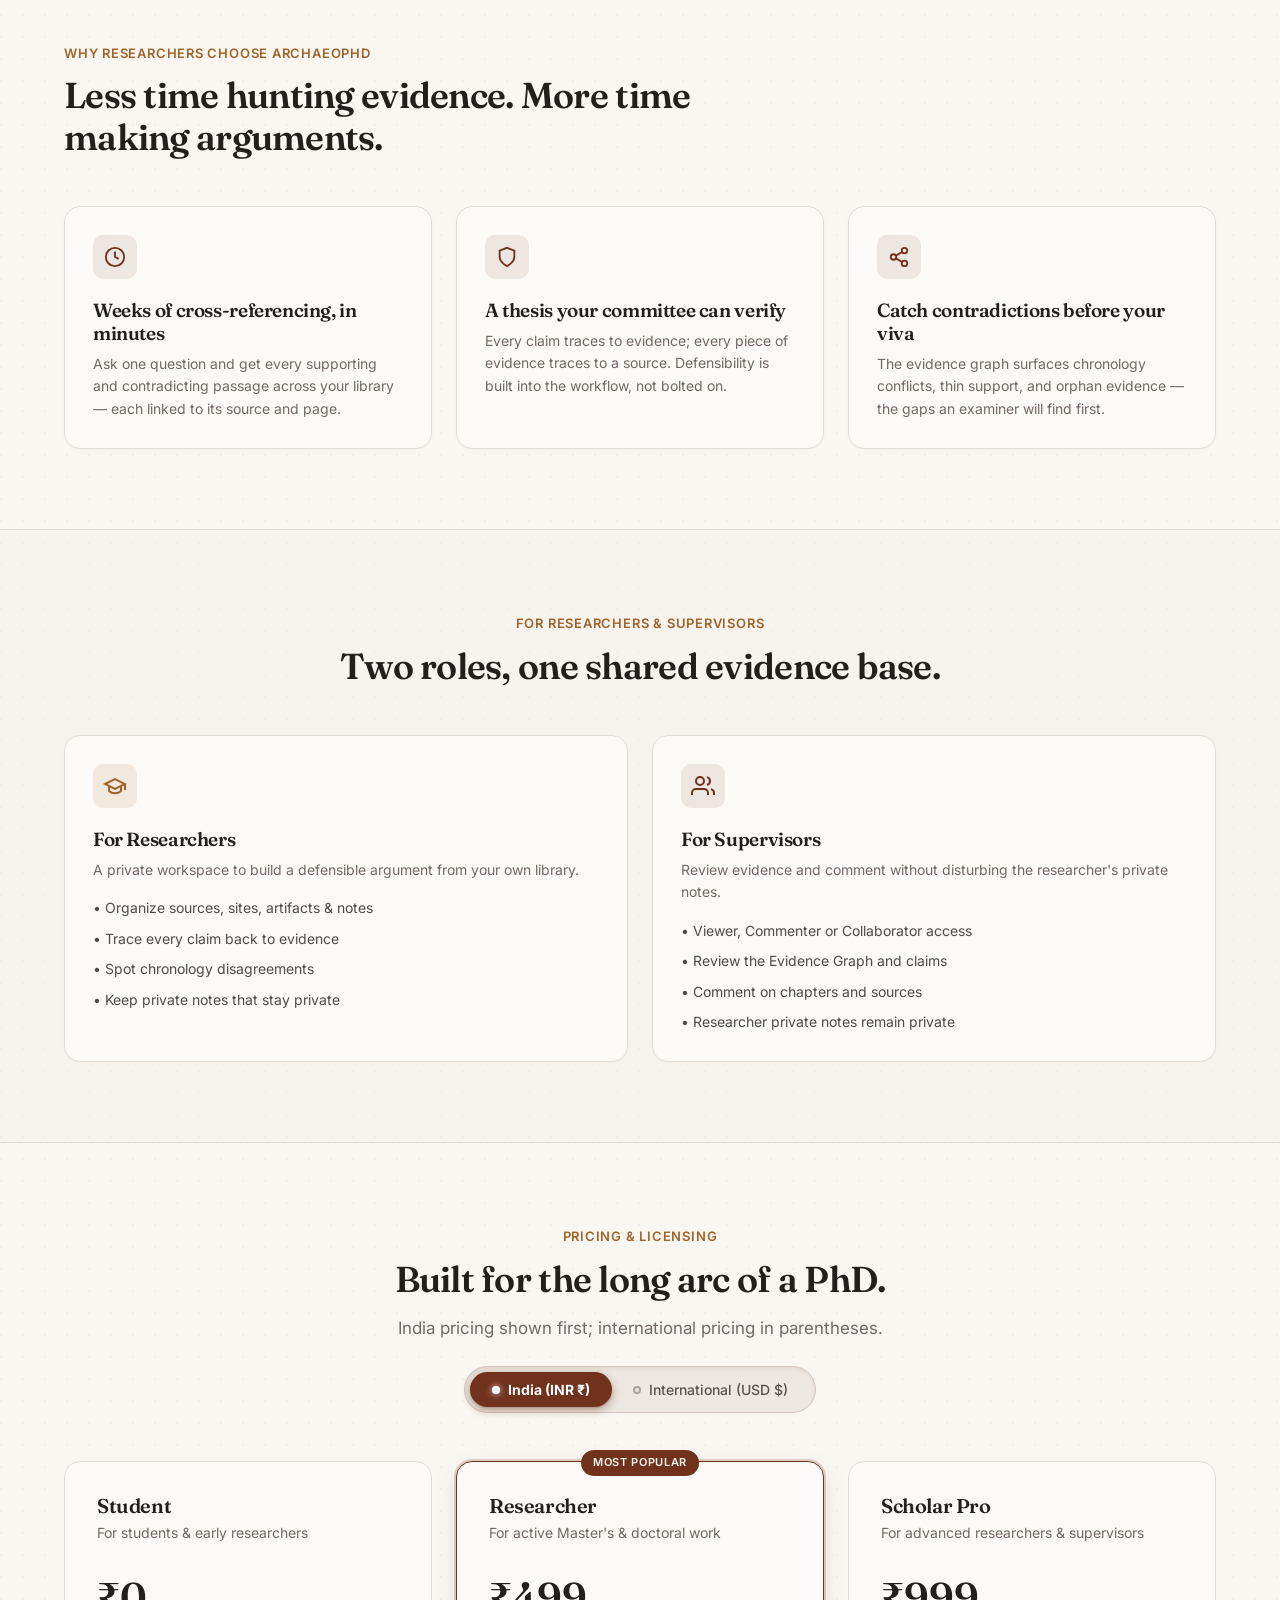
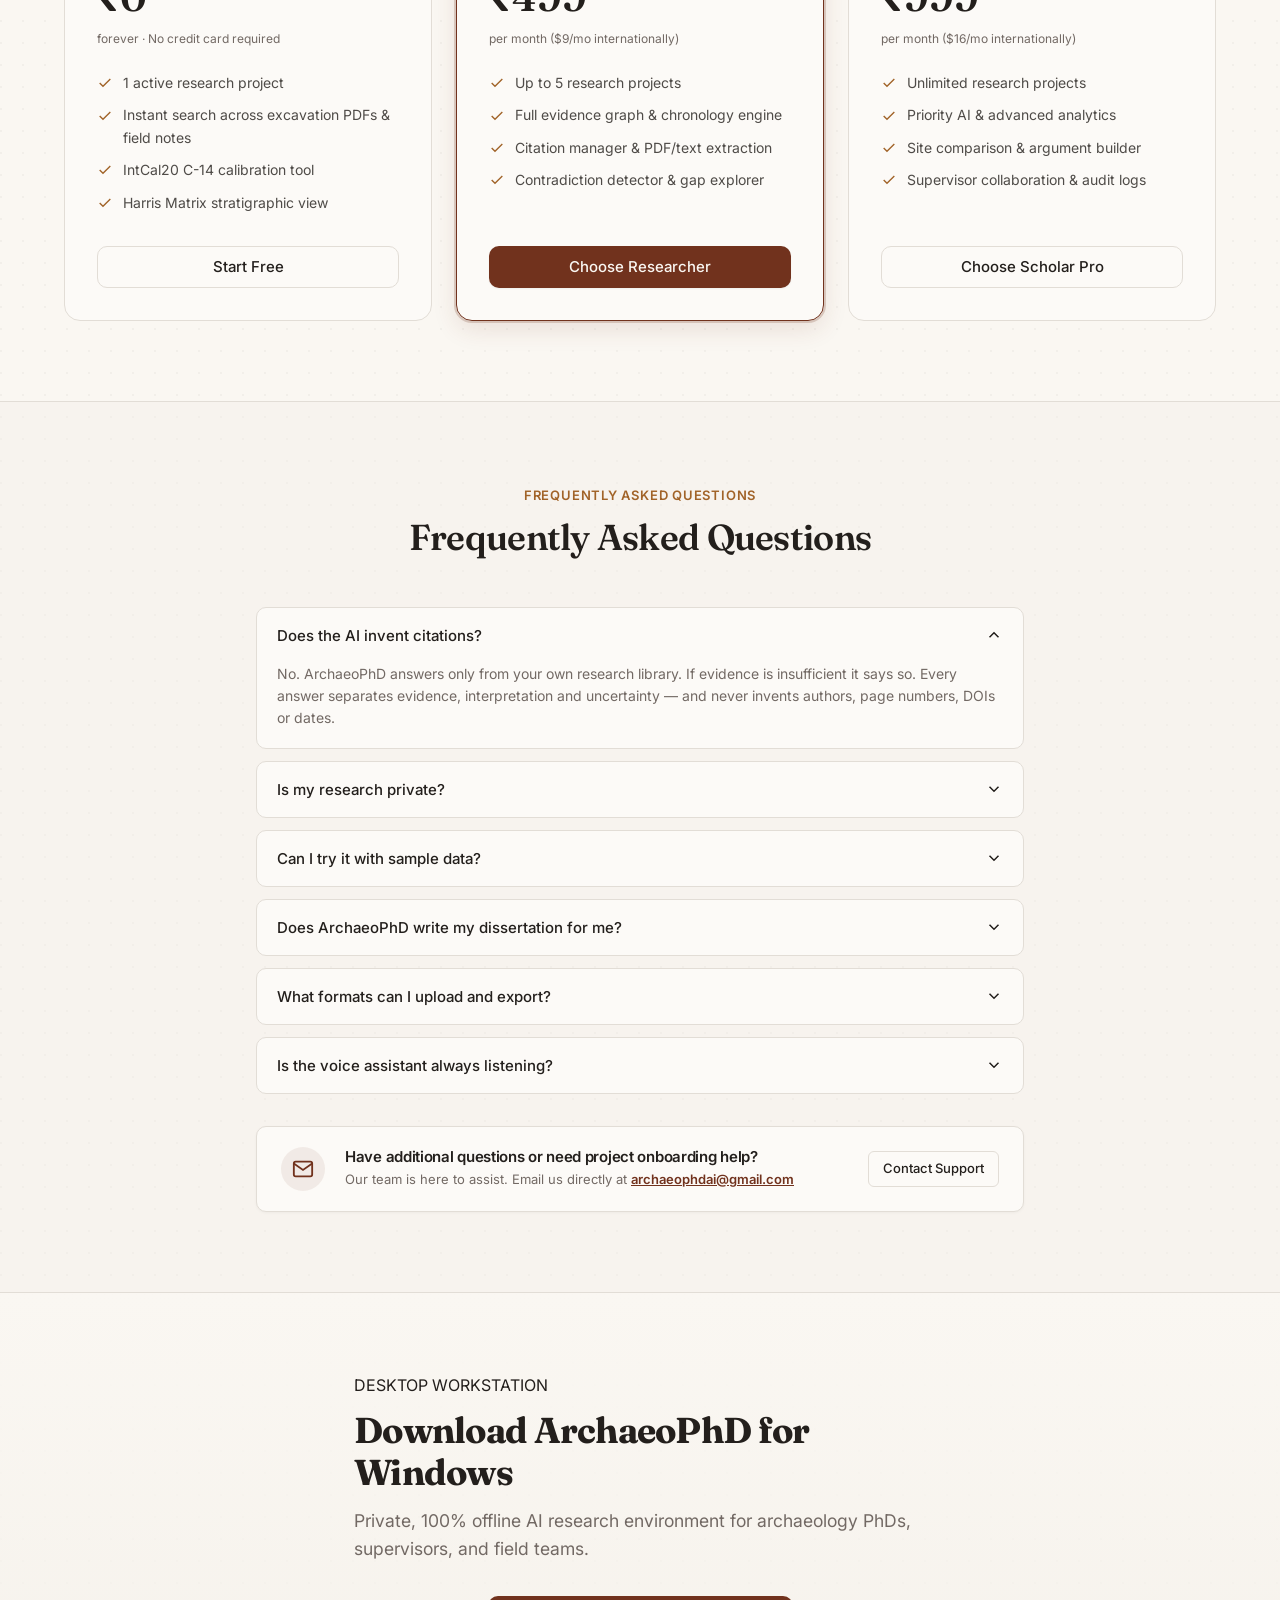
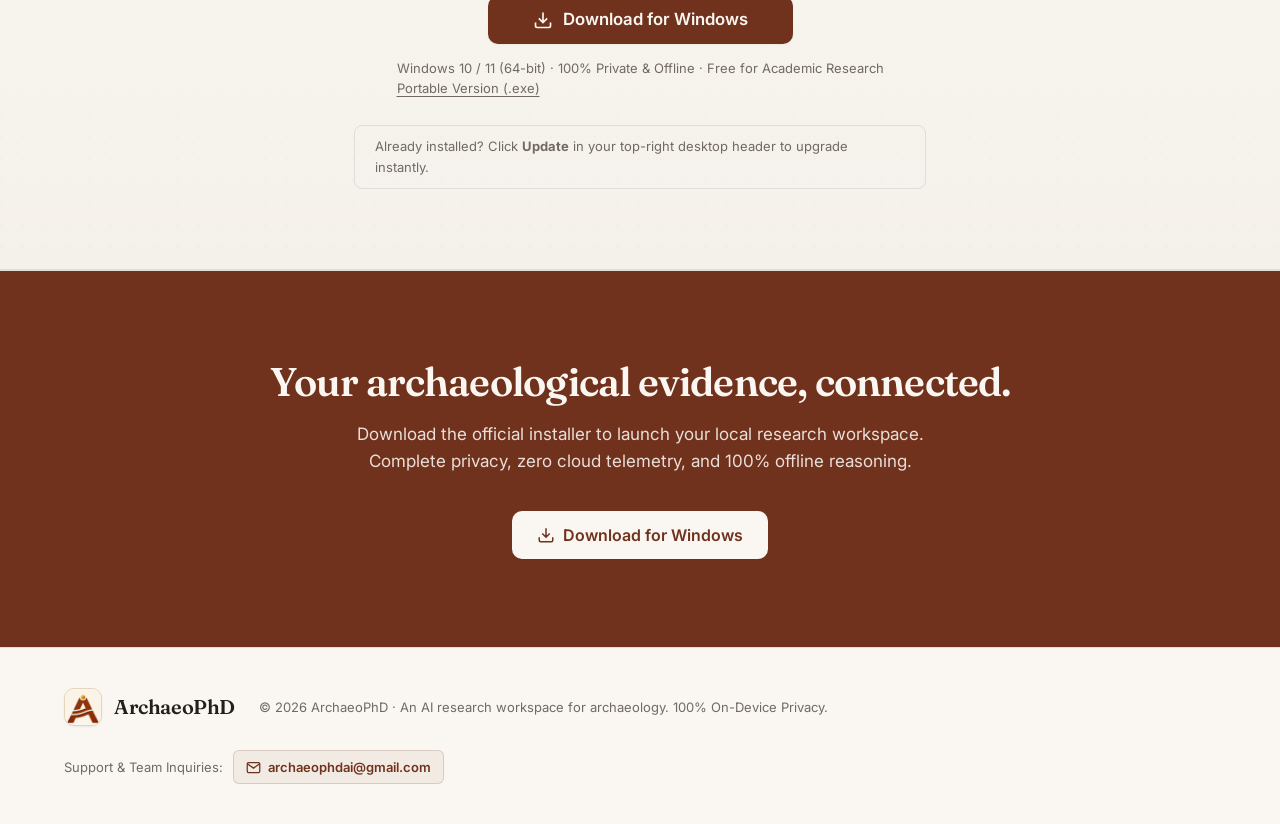
==== commit 27ba757b: "feat(releases): streamline download section and eliminate extraneous text blocks" ====
--- a/index.html
+++ b/index.html
@@ -1177,287 +1177,29 @@
     </section>
 
     <!-- =========================================================================
-         Desktop Workstation Download & 1-Click Update Center
-         ========================================================================= -->
-    <section class="releases-section" id="releases">
-      <div class="container">
-        <div class="section-header text-center">
-          <div class="badge badge-accent" style="margin-bottom: 0.75rem;">DESKTOP WORKSTATION</div>
-          <h2 class="section-title">Download ArchaeoPhD for Windows</h2>
-          <p class="section-subtitle">
-            A high-performance, private research environment designed for archaeology PhDs, supervisors, and field excavators.
-            Connect excavation literature, chronology, and field evidence into a verifiable research graph.
-          </p>
-        </div>
-
-        <!-- Featured Latest Release Card -->
-        <div class="release-hero-card">
-          <div class="release-hero-header">
-            <div class="release-tag-group">
-              <span class="version-badge version-badge-latest">v1.2.0</span>
-              <span class="version-badge version-badge-stable">LATEST STABLE</span>
-              <span class="version-badge version-badge-arch">Windows 10/11 x64</span>
-              <span class="release-date">Released: November 10, 2026</span>
-            </div>
-            <h3 class="release-hero-title">ArchaeoPhD Desktop Workstation</h3>
-            <p class="release-hero-desc">
-              Complete offline archaeological workspace featuring on-device AI evidence reasoning, instant cross-source contradiction detection, IntCal20 radiocarbon calibration, and seamless 1-click in-app updates.
-            </p>
-          </div>
-
-          <div class="release-actions-row" style="align-items: center; gap: 1.25rem;">
-            <a href="downloads/ArchaeoPhD-Setup.exe" download="ArchaeoPhD-Setup.exe" class="btn btn-primary btn-lg release-dl-btn" style="padding: 0.875rem 2.25rem; font-size: 1rem; border-radius: var(--radius);">
-              <svg width="20" height="20" viewBox="0 0 24 24" fill="none" stroke="currentColor" stroke-width="2"><path d="M21 15v4a2 2 0 0 1-2 2H5a2 2 0 0 1-2-2v-4M7 10l5 5 5-5M12 15V3"/></svg>
-              <span>Download for Windows</span>
-            </a>
-            <div style="font-size: 0.8125rem; color: var(--muted-foreground); line-height: 1.5;">
-              Windows 10 / 11 (64-bit) &middot; 100% Private &amp; Offline &middot; Free for PhD Students<br>
-              <a href="downloads/ArchaeoPhD.exe" download="ArchaeoPhD.exe" style="color: var(--muted-foreground); text-decoration: underline; text-underline-offset: 3px;">Looking for the standalone portable version?</a>
-            </div>
-          </div>
-
-          <!-- Seamless In-Place Update Callout -->
-          <div class="in-place-update-callout">
-            <div class="callout-icon">
-              <svg width="22" height="22" viewBox="0 0 24 24" fill="none" stroke="currentColor" stroke-width="2"><polyline points="23 4 23 10 17 10"/><polyline points="1 20 1 14 7 14"/><path d="M3.51 9a9 9 0 0 1 14.85-3.36L23 10M1 14l4.64 4.36A9 9 0 0 0 20.49 15"/></svg>
-            </div>
-            <div class="callout-content">
-              <strong>Already running ArchaeoPhD? Updates are 1-click &amp; automatic</strong>
-              <p>
-                No manual re-downloads needed. When a new release is available, an update indicator appears directly in the top right of your desktop workstation header. Click it once to update in seconds while your entire <strong>Research Vault (monographs, PDFs, excavation catalogs, and thesis drafts) remains 100% persistent and untouched</strong>.
-              </p>
-            </div>
-          </div>
-
-          <!-- System Requirements Quick Specs -->
-          <div class="system-specs-grid" style="display: flex; flex-wrap: wrap; gap: 1.25rem; padding-top: 1.25rem; border-top: 1px solid var(--border); font-size: 0.8125rem; color: var(--muted-foreground);">
-            <div style="display: flex; align-items: center; gap: 6px;">
-              <svg width="15" height="15" viewBox="0 0 24 24" fill="none" stroke="currentColor" stroke-width="2"><rect x="2" y="3" width="20" height="14" rx="2" ry="2"/><line x1="8" y1="21" x2="16" y2="21"/><line x1="12" y1="17" x2="12" y2="21"/></svg>
-              <span>Windows 10 (19041+) / Windows 11</span>
-            </div>
-            <div style="display: flex; align-items: center; gap: 6px;">
-              <svg width="15" height="15" viewBox="0 0 24 24" fill="none" stroke="currentColor" stroke-width="2"><path d="M6 19v-3"/><path d="M10 19v-3"/><path d="M14 19v-3"/><path d="M18 19v-3"/><path d="M4 11V6a2 2 0 0 1 2-2h12a2 2 0 0 1 2 2v5"/><path d="M4 11a2 2 0 0 0 2 2h12a2 2 0 0 0 2-2"/></svg>
-              <span>x86-64 Architecture</span>
-            </div>
-            <div style="display: flex; align-items: center; gap: 6px;">
-              <svg width="15" height="15" viewBox="0 0 24 24" fill="none" stroke="currentColor" stroke-width="2"><circle cx="12" cy="12" r="10"/><path d="m4.93 4.93 4.24 4.24"/><path d="m14.83 9.17 4.24-4.24"/><path d="m14.83 14.83 4.24 4.24"/><path d="m9.17 14.83-4.24 4.24"/></svg>
-              <span>8 GB RAM recommended (4 GB minimum)</span>
-            </div>
-            <div style="display: flex; align-items: center; gap: 6px;">
-              <svg width="15" height="15" viewBox="0 0 24 24" fill="none" stroke="currentColor" stroke-width="2"><path d="M12 22s8-4 8-10V5l-8-3-8 3v7c0 6 8 10 8 10z"/></svg>
-              <span>100% Offline (Zero internet required)</span>
-            </div>
-          </div>
-        </div>
-
-        <!-- 3 Architectural Guarantees Cards (Human & Benefit Centric) -->
-        <div class="durability-grid">
-          <div class="durability-card">
-            <div class="durability-card-icon">
-              <svg width="24" height="24" viewBox="0 0 24 24" fill="none" stroke="currentColor" stroke-width="2"><path d="M12 22s8-4 8-10V5l-8-3-8 3v7c0 6 8 10 8 10z"/></svg>
-            </div>
-            <h4>100% Air-Gapped Privacy</h4>
-            <p>
-              Your research documents (excavation PDFs, photographic crops, field notes, and thesis chapters) live safely in your local research vault. Never sent to the cloud, with zero telemetry.
-            </p>
-          </div>
-
-          <div class="durability-card">
-            <div class="durability-card-icon">
-              <svg width="24" height="24" viewBox="0 0 24 24" fill="none" stroke="currentColor" stroke-width="2"><polyline points="23 4 23 10 17 10"/><polyline points="1 20 1 14 7 14"/><path d="M3.51 9a9 9 0 0 1 14.85-3.36L23 10M1 14l4.64 4.36A9 9 0 0 0 20.49 15"/></svg>
-            </div>
-            <h4>One-Click Desktop Updates</h4>
-            <p>
-              Update effortlessly with a single click directly from the top-right header in your desktop workspace. No broken shortcuts, no re-configuring settings, and zero downtime.
-            </p>
-          </div>
-
-          <div class="durability-card">
-            <div class="durability-card-icon">
-              <svg width="24" height="24" viewBox="0 0 24 24" fill="none" stroke="currentColor" stroke-width="2"><path d="M14 2H6a2 2 0 0 0-2 2v16a2 2 0 0 0 2 2h12a2 2 0 0 0 2-2V8z"/><polyline points="14 2 14 8 20 8"/><line x1="16" y1="13" x2="8" y2="13"/><line x1="16" y1="17" x2="8" y2="17"/><polyline points="10 9 9 9 8 9"/></svg>
-            </div>
-            <h4>Zero Data Loss Guarantee</h4>
-            <p>
-              ArchaeoPhD preserves all your monographs, reading notes, and thesis chapters across every update cycle. Old caches are cleaned automatically, keeping your computer fast.
-            </p>
-          </div>
-        </div>
-
-        <!-- Version History Archive & Changelog List -->
-        <div class="version-history-wrap">
-          <div class="version-history-header">
-            <div>
-              <h3 class="version-history-title">Release Notes &amp; Version History</h3>
-              <p style="margin: 0; font-size: 0.8125rem; color: var(--muted-foreground); margin-top: 0.25rem;">Review all research capabilities and updates across workstation releases.</p>
-            </div>
-            <div class="version-filter-tabs">
-              <button class="version-tab-btn active" data-vfilter="all">All Releases</button>
-              <button class="version-tab-btn" data-vfilter="stable">Stable</button>
-              <button class="version-tab-btn" data-vfilter="lts">LTS</button>
-            </div>
-          </div>
-
-          <div class="version-list" id="version-archive-list">
-            <!-- v1.2.0 Item -->
-            <div class="version-item" data-vchannel="stable">
-              <div class="version-item-main">
-                <div class="version-item-info">
-                  <div class="version-item-badge-row">
-                    <span class="version-pill version-pill-current">v1.2.0</span>
-                    <span class="version-channel-pill channel-stable">LATEST STABLE</span>
-                    <span class="version-date">November 10, 2026</span>
-                  </div>
-                  <h4 class="version-item-name">One-Click Auto-Updater &amp; Excavation Cross-Checking</h4>
-                  <ul class="version-highlights-list">
-                    <li>Top-right one-click updates directly inside the workstation</li>
-                    <li>Smarter contradiction detection across conflicting excavation reports</li>
-                    <li>Automatic workspace optimization keeping your computer running fast</li>
-                    <li>Full offline functionality for remote field excavations without internet</li>
-                  </ul>
-                </div>
-                <div class="version-item-actions">
-                  <button class="btn btn-outline btn-sm toggle-changelog-btn" data-target="cl-v120">
-                    Release Notes
-                  </button>
-                </div>
-              </div>
-              <div class="version-changelog-drawer" id="cl-v120" style="display: none;">
-                <div class="changelog-inner">
-                  <div class="cl-group">
-                    <span class="cl-tag cl-tag-new">[NEW]</span>
-                    <p>One-click in-app updates: update seamlessly from the top-right header with zero manual reinstalls.</p>
-                  </div>
-                  <div class="cl-group">
-                    <span class="cl-tag cl-tag-new">[NEW]</span>
-                    <p>Automatic storage optimization: cleans temporary files without touching your research documents.</p>
-                  </div>
-                  <div class="cl-group">
-                    <span class="cl-tag cl-tag-engine">[RESEARCH]</span>
-                    <p>Enhanced accuracy across bibliography search, chronology, and stratigraphic cross-checking.</p>
-                  </div>
-                  <div class="cl-group">
-                    <span class="cl-tag cl-tag-security">[SECURITY]</span>
-                    <p>Automated safety snapshots ensuring your monographs and thesis chapters can never be corrupted.</p>
-                  </div>
-                </div>
-              </div>
-            </div>
-
-            <!-- v1.1.0 Item -->
-            <div class="version-item" data-vchannel="stable">
-              <div class="version-item-main">
-                <div class="version-item-info">
-                  <div class="version-item-badge-row">
-                    <span class="version-pill">v1.1.0</span>
-                    <span class="version-channel-pill channel-stable">STABLE</span>
-                    <span class="version-date">November 08, 2026</span>
-                  </div>
-                  <h4 class="version-item-name">Interactive Site Mapping &amp; IntCal20 Radiocarbon Calibration</h4>
-                  <ul class="version-highlights-list">
-                    <li>Interactive archaeological site mapping and regional cluster analysis</li>
-                    <li>IntCal20 high-precision radiocarbon curve calibration with calendar date intervals</li>
-                    <li>Dissertation dossier exporter for publication-ready Word, LaTeX, and Markdown</li>
-                    <li>Encrypted on-device storage protecting your unpublished field research</li>
-                  </ul>
-                </div>
-                <div class="version-item-actions">
-                  <button class="btn btn-outline btn-sm toggle-changelog-btn" data-target="cl-v110">
-                    Release Notes
-                  </button>
-                </div>
-              </div>
-              <div class="version-changelog-drawer" id="cl-v110" style="display: none;">
-                <div class="changelog-inner">
-                  <div class="cl-group">
-                    <span class="cl-tag cl-tag-new">[NEW]</span>
-                    <p>Interactive site map view with regional grouping and GPS coordinate validation.</p>
-                  </div>
-                  <div class="cl-group">
-                    <span class="cl-tag cl-tag-engine">[RESEARCH]</span>
-                    <p>IntCal20 calibration curve integration providing calibrated calendar year intervals (BCE/CE).</p>
-                  </div>
-                  <div class="cl-group">
-                    <span class="cl-tag cl-tag-security">[SECURITY]</span>
-                    <p>On-device data encryption protecting your unpublished excavations from unauthorized access.</p>
-                  </div>
-                </div>
-              </div>
-            </div>
-
-            <!-- v1.0.1 Item -->
-            <div class="version-item" data-vchannel="stable">
-              <div class="version-item-main">
-                <div class="version-item-info">
-                  <div class="version-item-badge-row">
-                    <span class="version-pill">v1.0.1</span>
-                    <span class="version-channel-pill channel-stable">STABLE</span>
-                    <span class="version-date">November 05, 2026</span>
-                  </div>
-                  <h4 class="version-item-name">Stratigraphic Matrix Validation &amp; Direct Evidence Linking</h4>
-                  <ul class="version-highlights-list">
-                    <li>Stratigraphic error detection alerting to impossible Harris Matrix chronological loops</li>
-                    <li>Traceable evidence links connecting claims directly to original report pages</li>
-                    <li>Standard citation formatting in Chicago, APA, and Harvard styles</li>
-                    <li>Faster document loading for large multi-volume excavation monographs</li>
-                  </ul>
-                </div>
-                <div class="version-item-actions">
-                  <button class="btn btn-outline btn-sm toggle-changelog-btn" data-target="cl-v101">
-                    Release Notes
-                  </button>
-                </div>
-              </div>
-              <div class="version-changelog-drawer" id="cl-v101" style="display: none;">
-                <div class="changelog-inner">
-                  <div class="cl-group">
-                    <span class="cl-tag cl-tag-engine">[RESEARCH]</span>
-                    <p>Harris Matrix stratigraphic validation and loop detection preventing chronological errors.</p>
-                  </div>
-                  <div class="cl-group">
-                    <span class="cl-tag cl-tag-fix">[FIX]</span>
-                    <p>Resolved edge cases where excavation strata were improperly assigned self-referential dates.</p>
-                  </div>
-                </div>
-              </div>
-            </div>
-
-            <!-- v1.0.0 Item -->
-            <div class="version-item" data-vchannel="lts">
-              <div class="version-item-main">
-                <div class="version-item-info">
-                  <div class="version-item-badge-row">
-                    <span class="version-pill">v1.0.0</span>
-                    <span class="version-channel-pill channel-lts">LTS BASELINE</span>
-                    <span class="version-date">November 03, 2026</span>
-                  </div>
-                  <h4 class="version-item-name">ArchaeoPhD Desktop — Initial Research Workstation</h4>
-                  <ul class="version-highlights-list">
-                    <li>Private on-device AI research assistant answering strictly from uploaded sources</li>
-                    <li>Instant full-text search across hundreds of excavation monographs and field notes</li>
-                    <li>Interactive archaeological evidence graph connecting sites, artifacts, and claims</li>
-                    <li>100% offline privacy: unpublished excavation data never leaves your computer</li>
-                  </ul>
-                </div>
-                <div class="version-item-actions">
-                  <button class="btn btn-outline btn-sm toggle-changelog-btn" data-target="cl-v100">
-                    Release Notes
-                  </button>
-                </div>
-              </div>
-              <div class="version-changelog-drawer" id="cl-v100" style="display: none;">
-                <div class="changelog-inner">
-                  <div class="cl-group">
-                    <span class="cl-tag cl-tag-new">[NEW]</span>
-                    <p>Initial General Availability release of the standalone academic research workstation.</p>
-                  </div>
-                  <div class="cl-group">
-                    <span class="cl-tag cl-tag-engine">[RESEARCH]</span>
-                    <p>Private research assistant with verifiable source citations and evidence extraction.</p>
-                  </div>
-                </div>
-              </div>
-            </div>
-
+         Desktop Workstation Download
+         ========================================================================= -->
+    <section class="releases-section" id="releases" style="padding: 5rem 0;">
+      <div class="container text-center" style="max-width: 620px; margin: 0 auto;">
+        <div class="badge badge-accent" style="margin-bottom: 0.75rem;">DESKTOP WORKSTATION</div>
+        <h2 class="section-title" style="font-size: 2.25rem; font-weight: 700; margin-bottom: 0.75rem;">Download ArchaeoPhD for Windows</h2>
+        <p class="section-subtitle" style="font-size: 1.1rem; color: var(--muted-foreground); margin-bottom: 2rem;">
+          Private, 100% offline AI research environment for archaeology PhDs, supervisors, and field teams.
+        </p>
+
+        <div style="display: flex; flex-direction: column; align-items: center; gap: 0.875rem;">
+          <a href="downloads/ArchaeoPhD-Setup.exe" download="ArchaeoPhD-Setup.exe" class="btn btn-primary btn-lg release-dl-btn" style="padding: 1rem 2.75rem; font-size: 1.05rem; border-radius: var(--radius); display: inline-flex; align-items: center; gap: 10px;">
+            <svg width="20" height="20" viewBox="0 0 24 24" fill="none" stroke="currentColor" stroke-width="2"><path d="M21 15v4a2 2 0 0 1-2 2H5a2 2 0 0 1-2-2v-4M7 10l5 5 5-5M12 15V3"/></svg>
+            <span>Download for Windows</span>
+          </a>
+
+          <div style="font-size: 0.8125rem; color: var(--muted-foreground); line-height: 1.6;">
+            Windows 10 / 11 (64-bit) &middot; 100% Private &amp; Offline &middot; Free for Academic Research<br>
+            <a href="downloads/ArchaeoPhD.exe" download="ArchaeoPhD.exe" style="color: var(--muted-foreground); text-decoration: underline; text-underline-offset: 3px;">Portable Version (.exe)</a>
+          </div>
+
+          <div style="margin-top: 0.75rem; padding: 0.625rem 1.25rem; border-radius: 8px; background: rgba(255, 255, 255, 0.03); border: 1px solid var(--border); font-size: 0.8125rem; color: var(--muted-foreground);">
+            Already installed? Click <strong>Update</strong> in your top-right desktop header to upgrade instantly.
           </div>
         </div>
       </div>
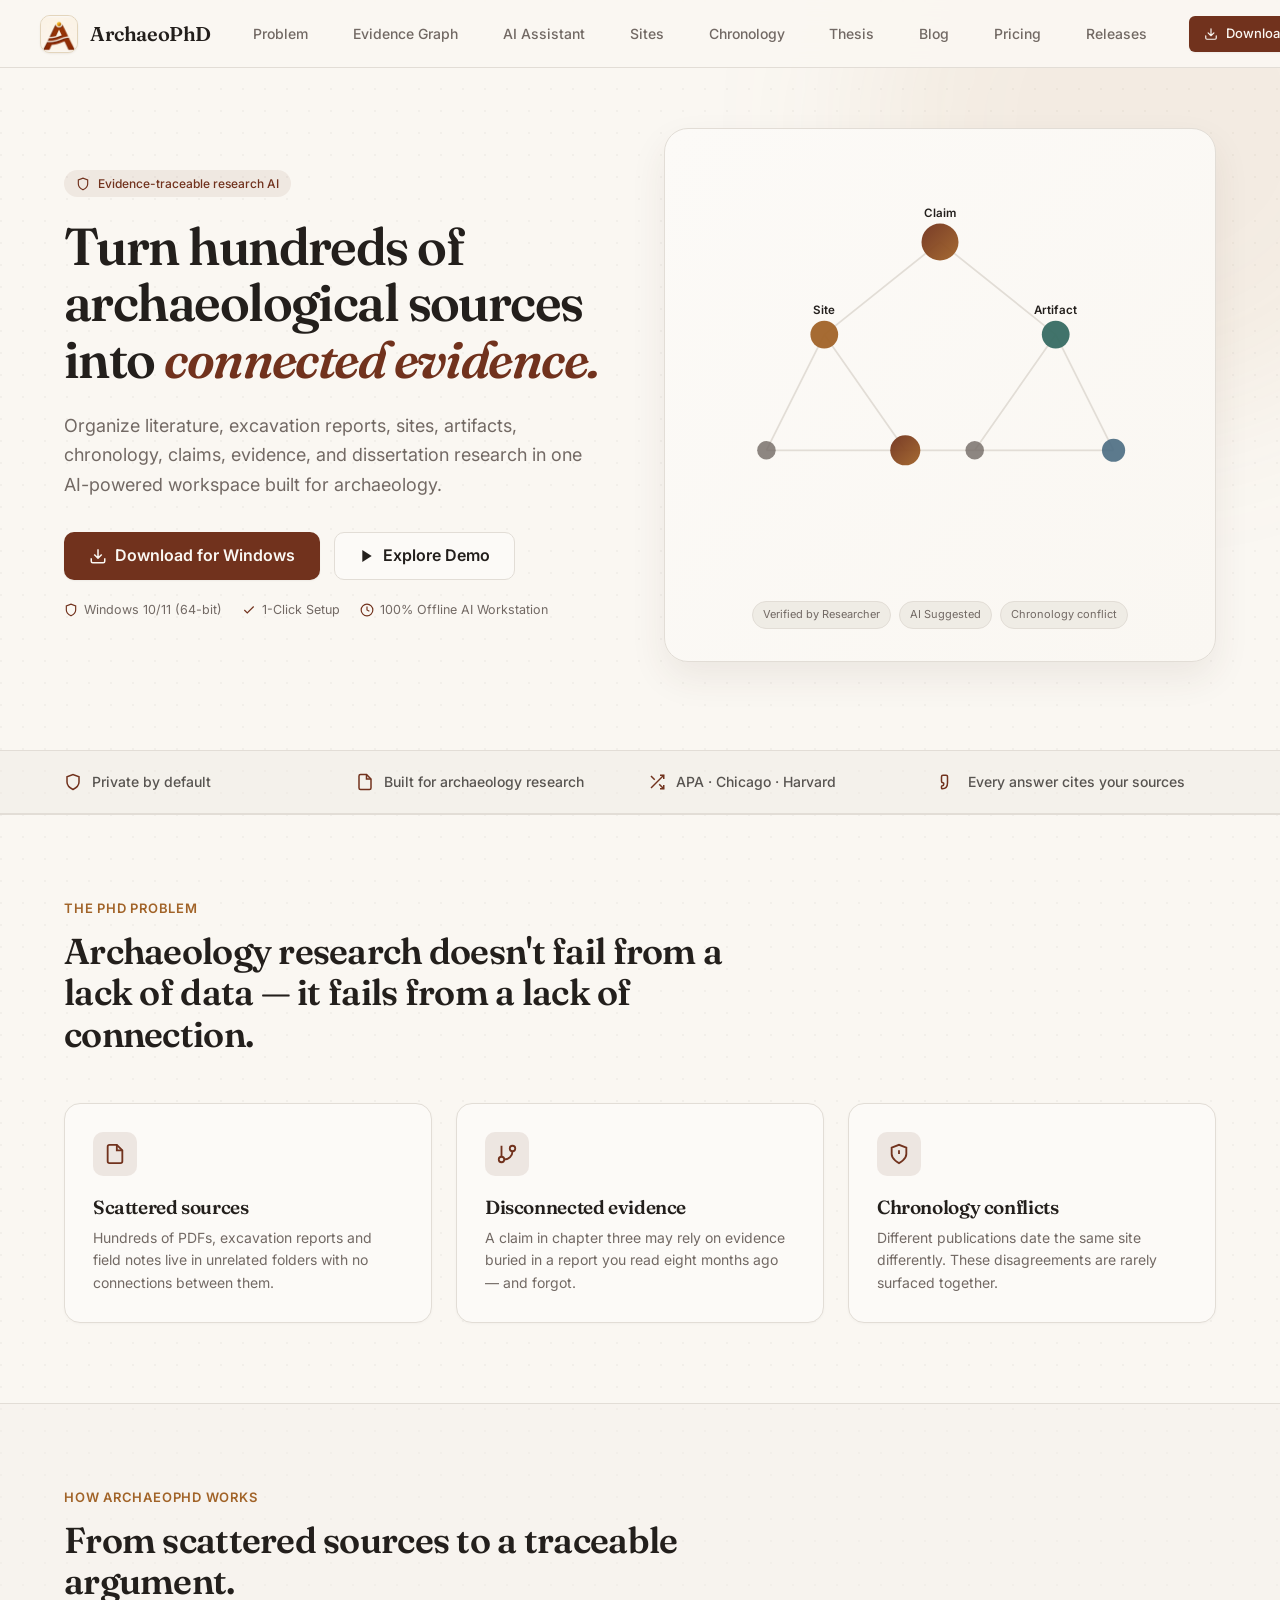
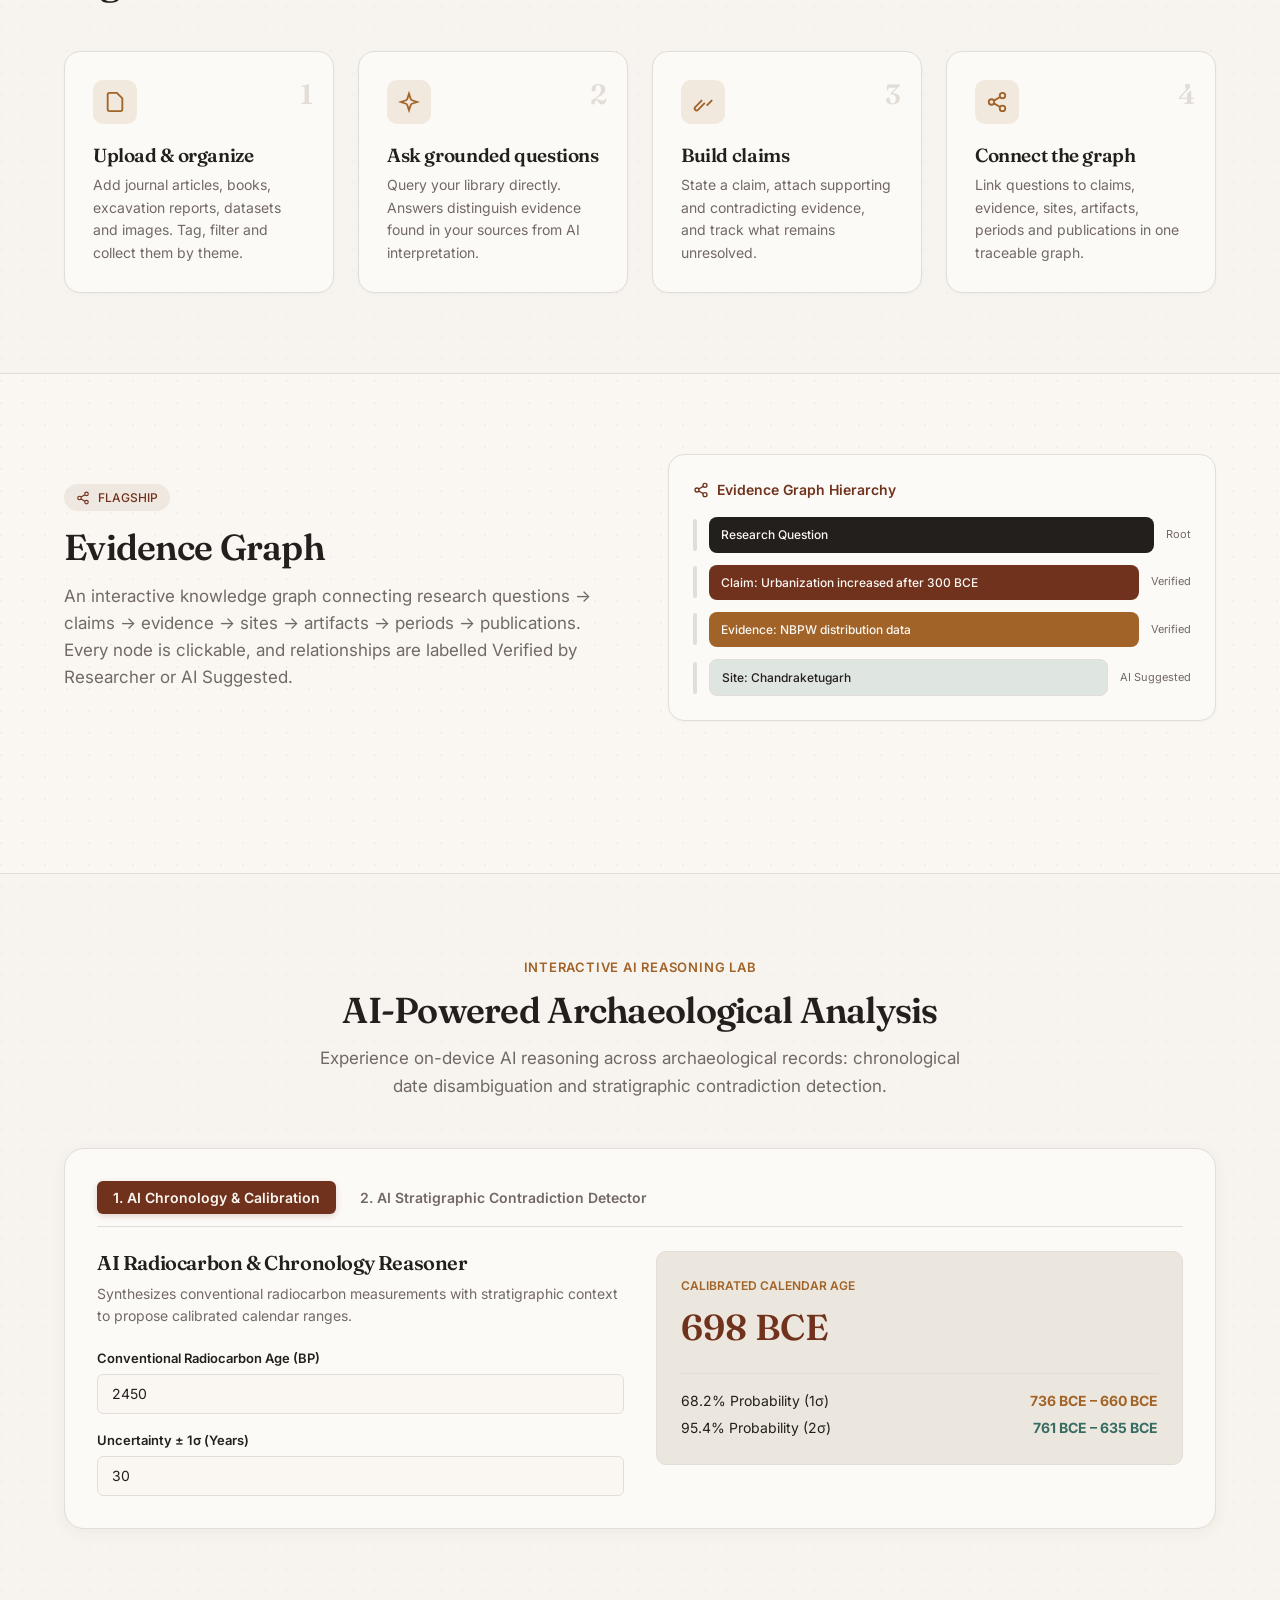
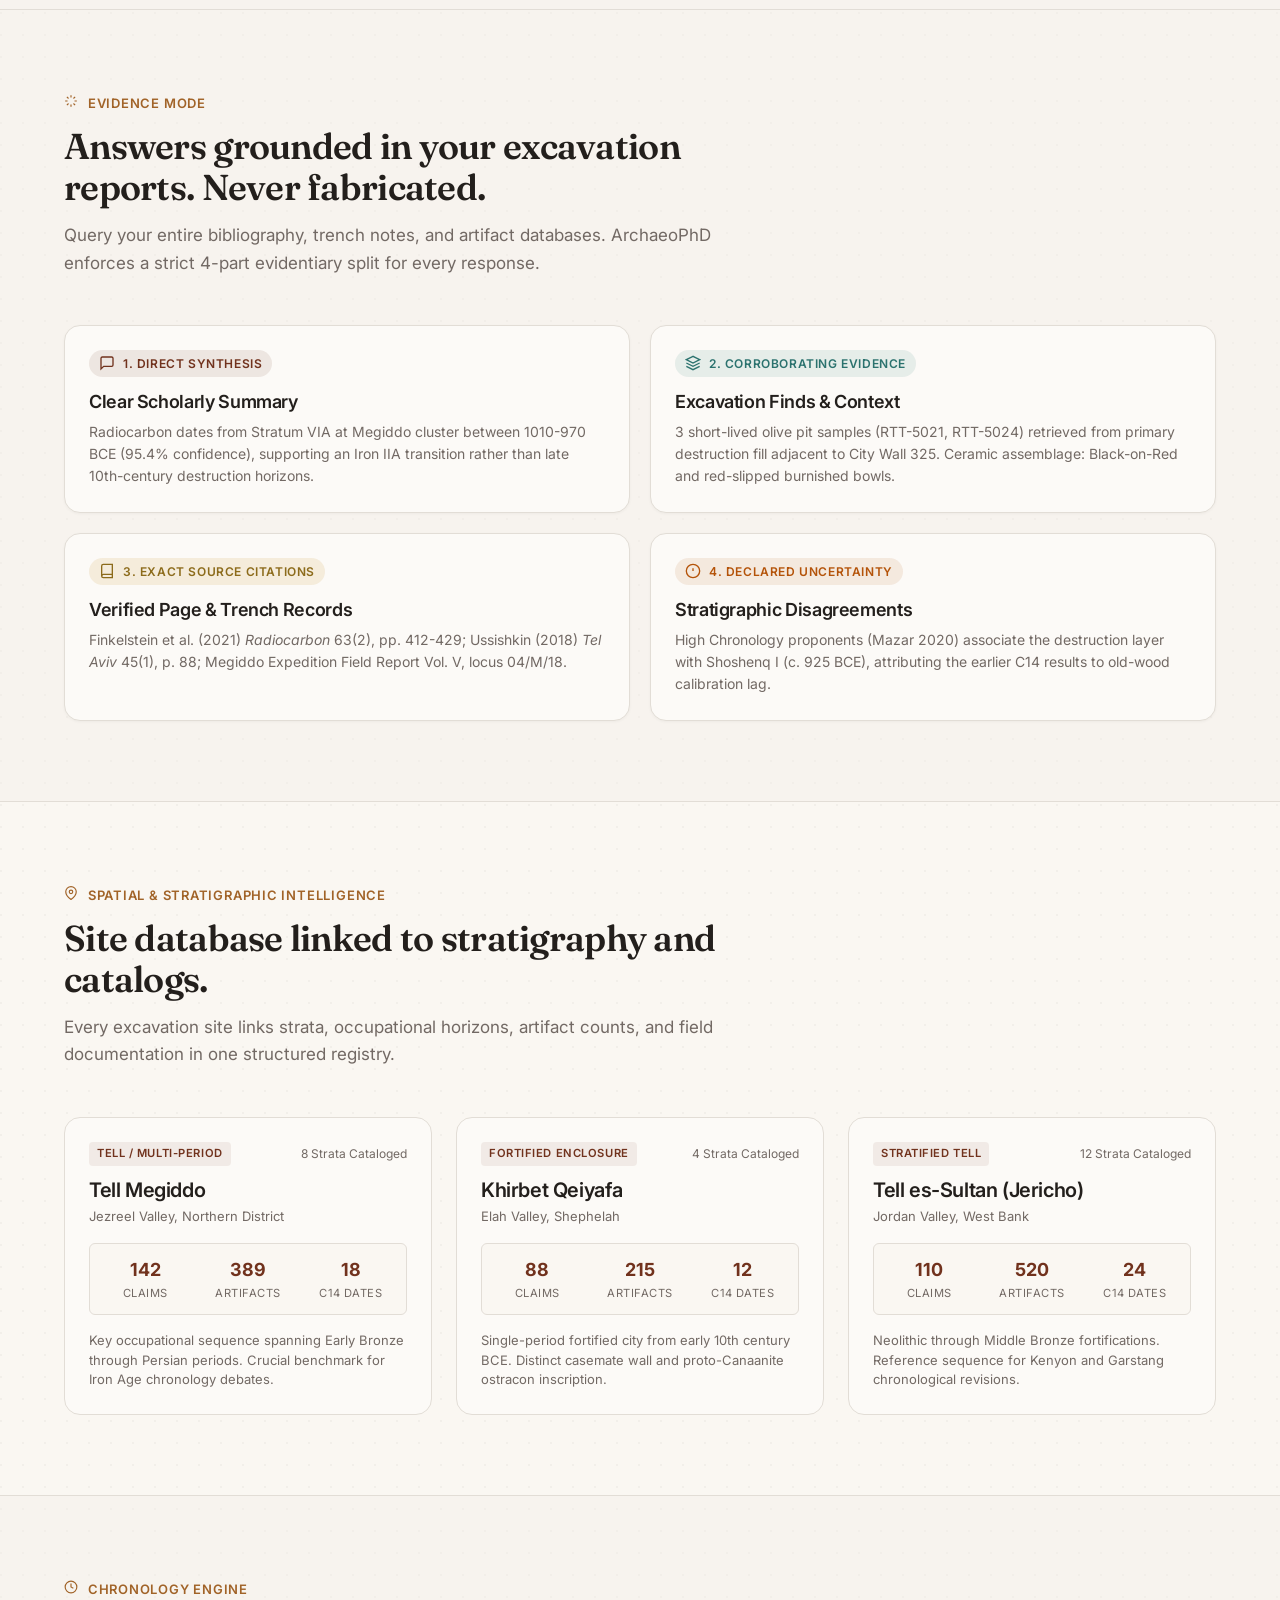
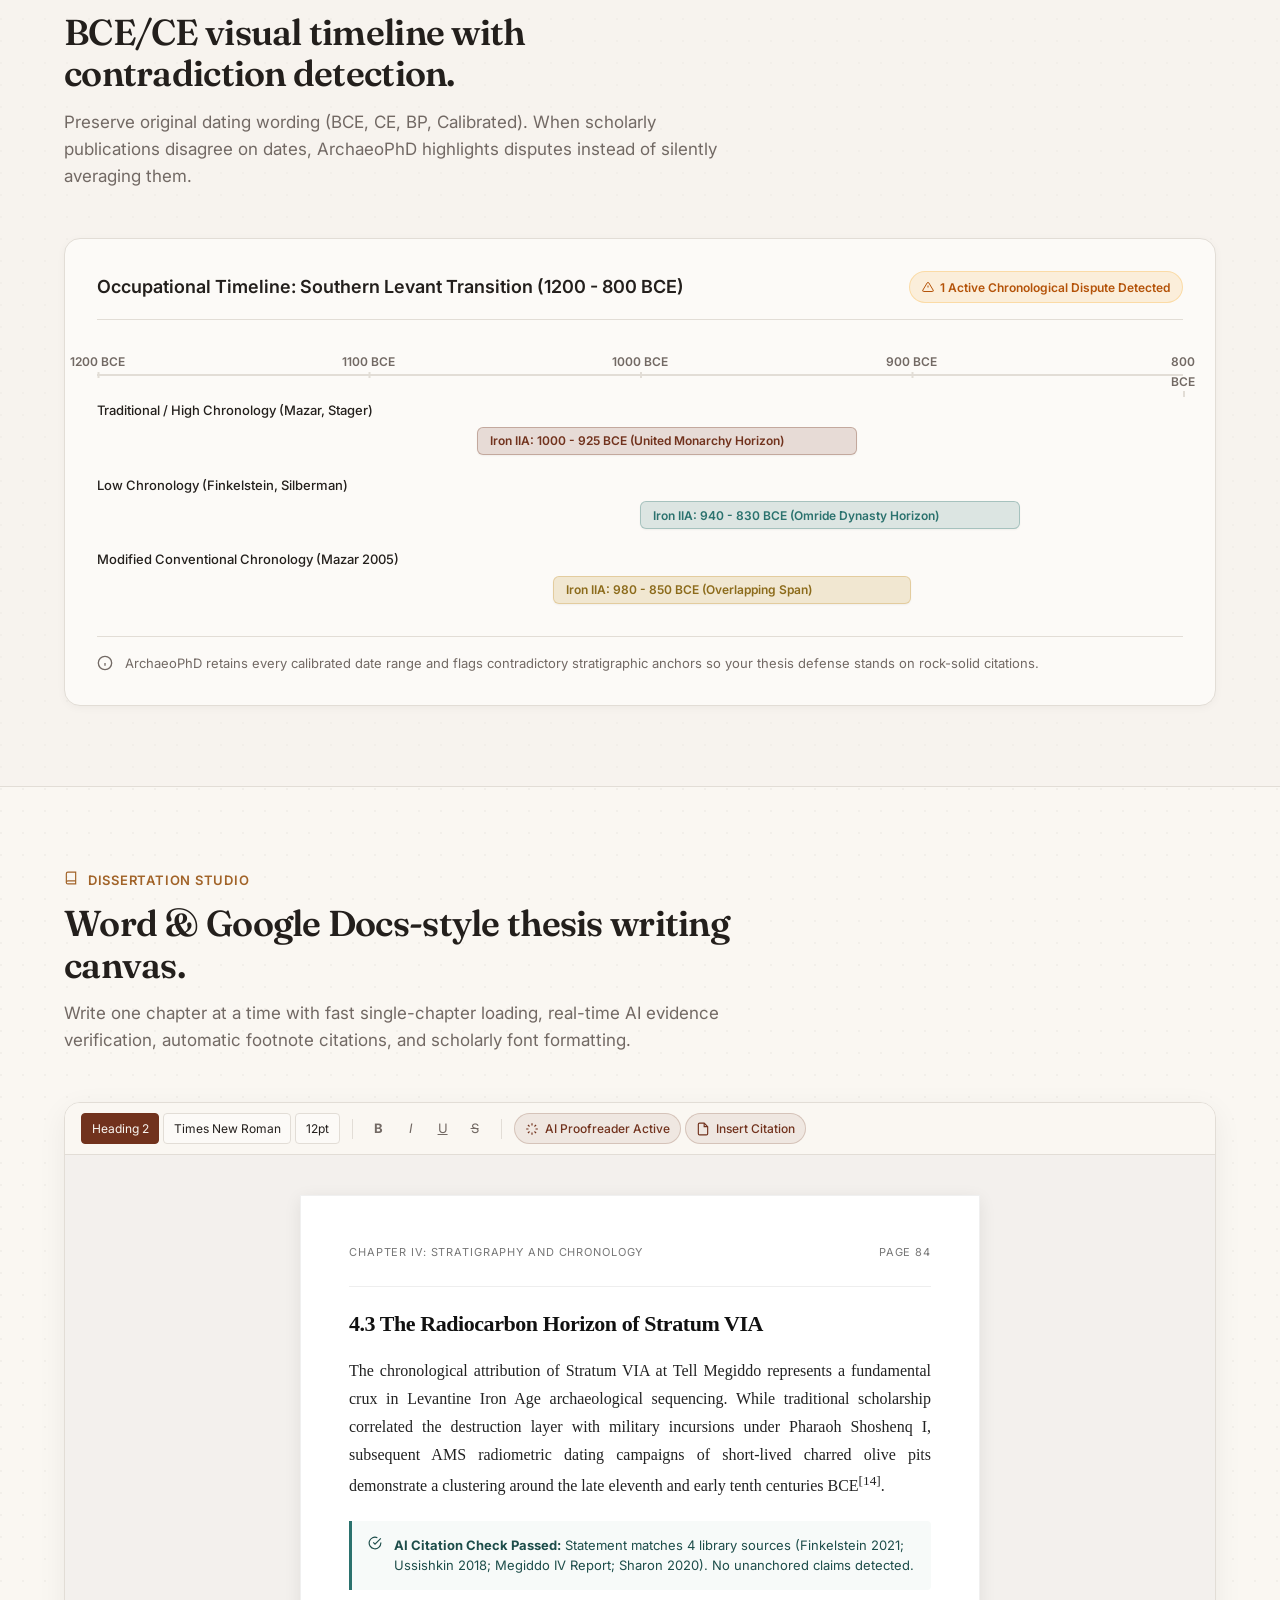
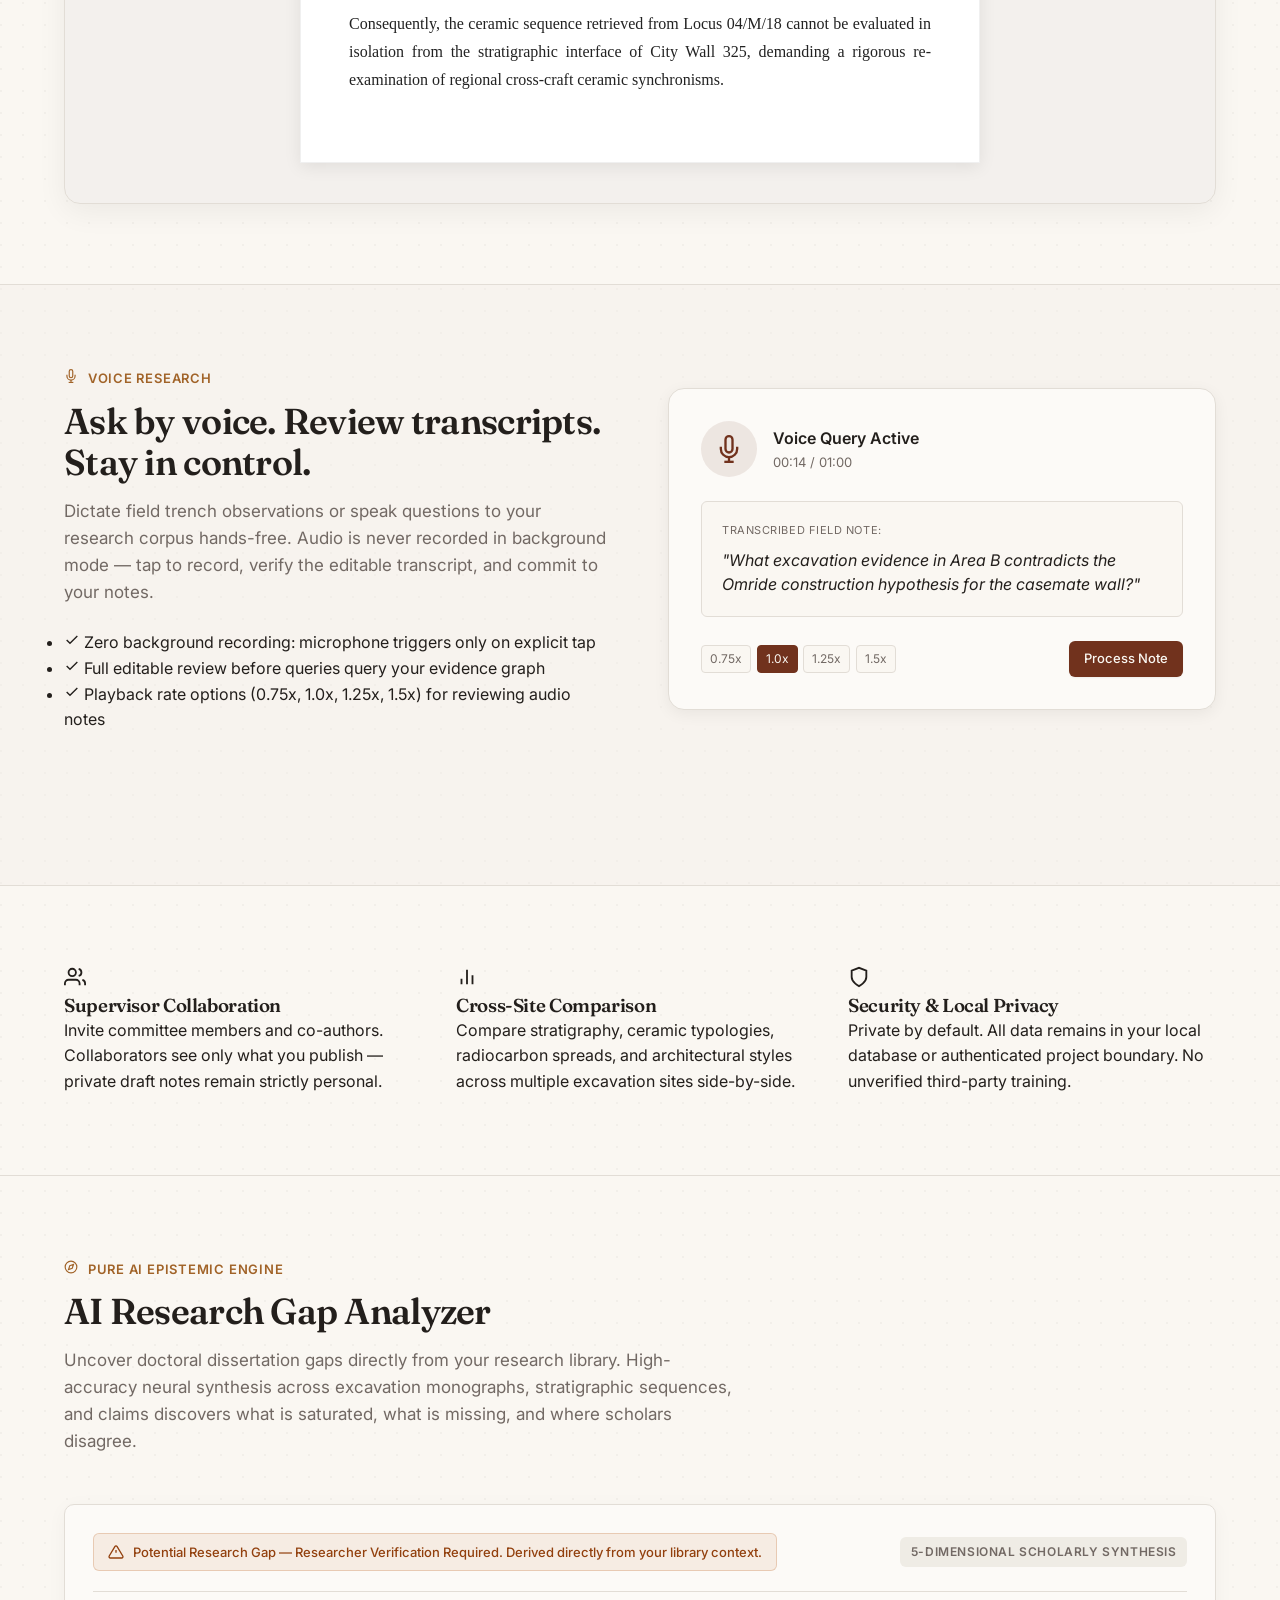
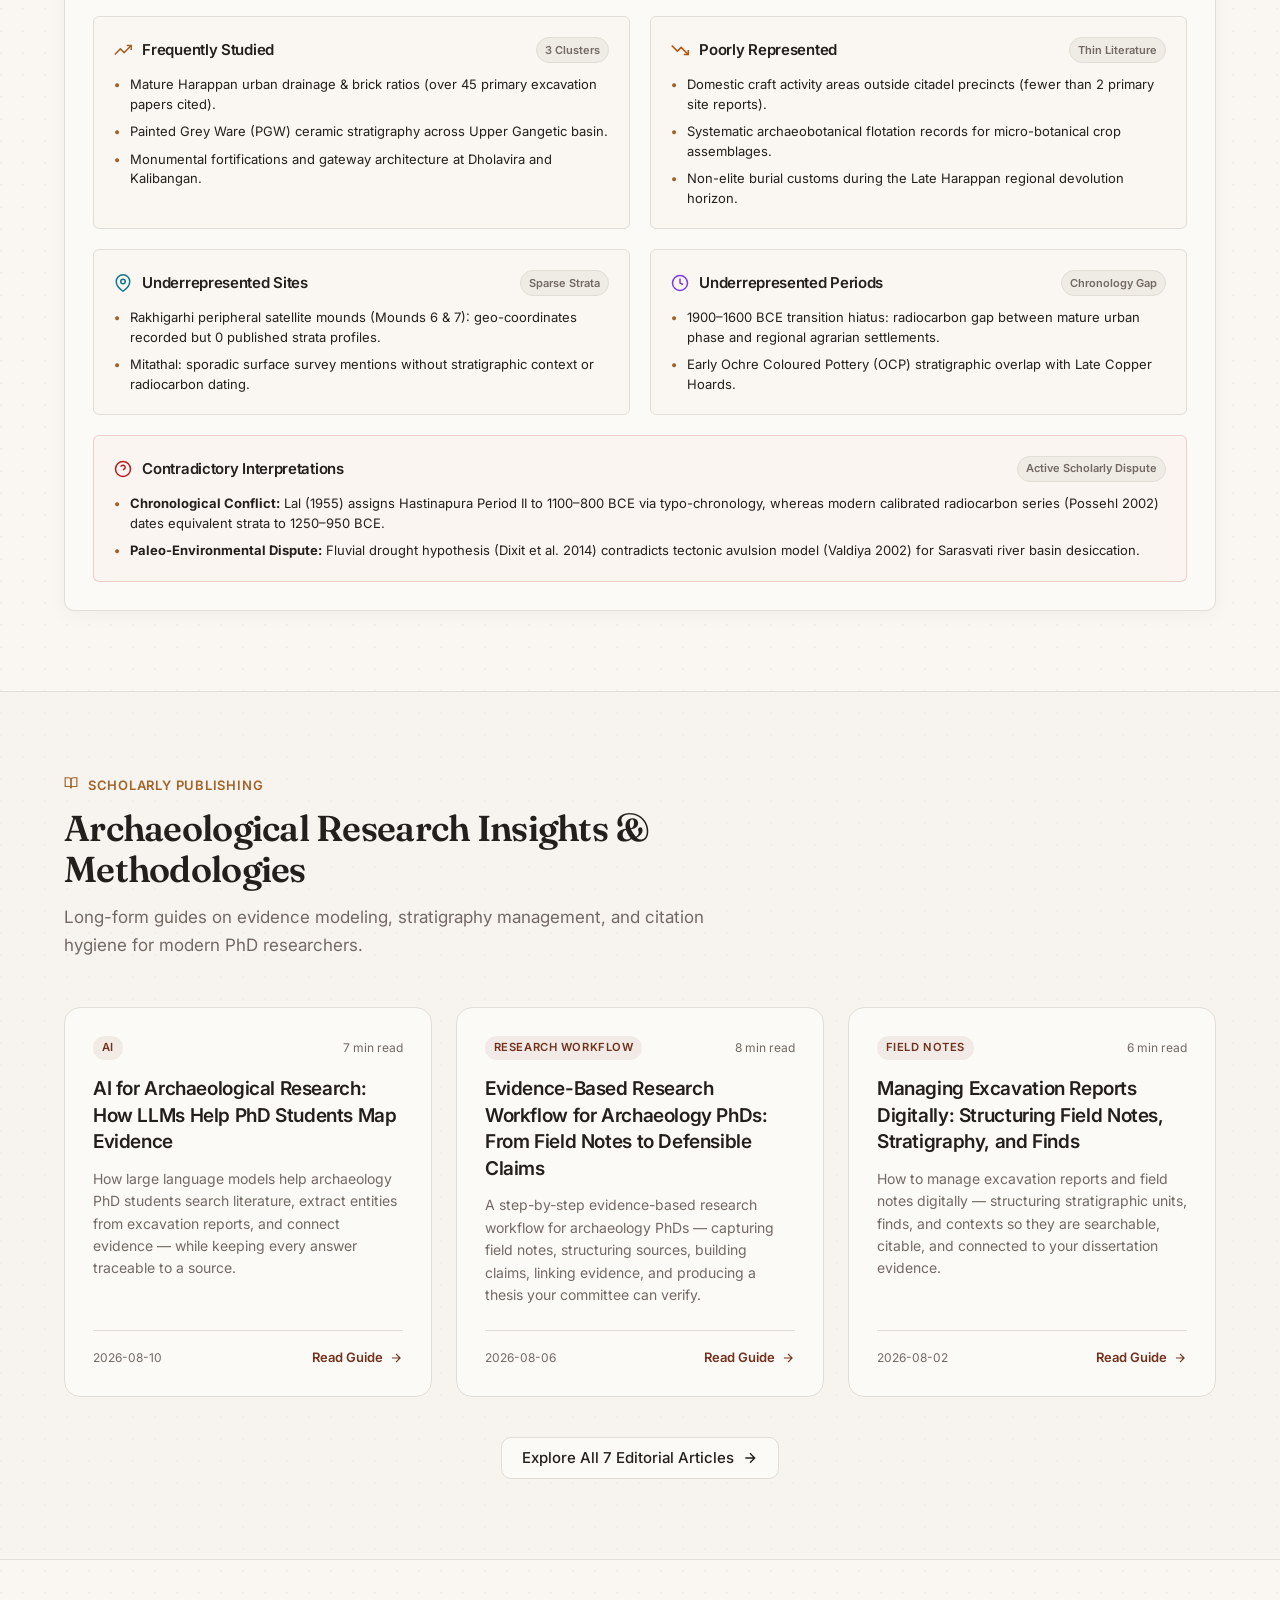
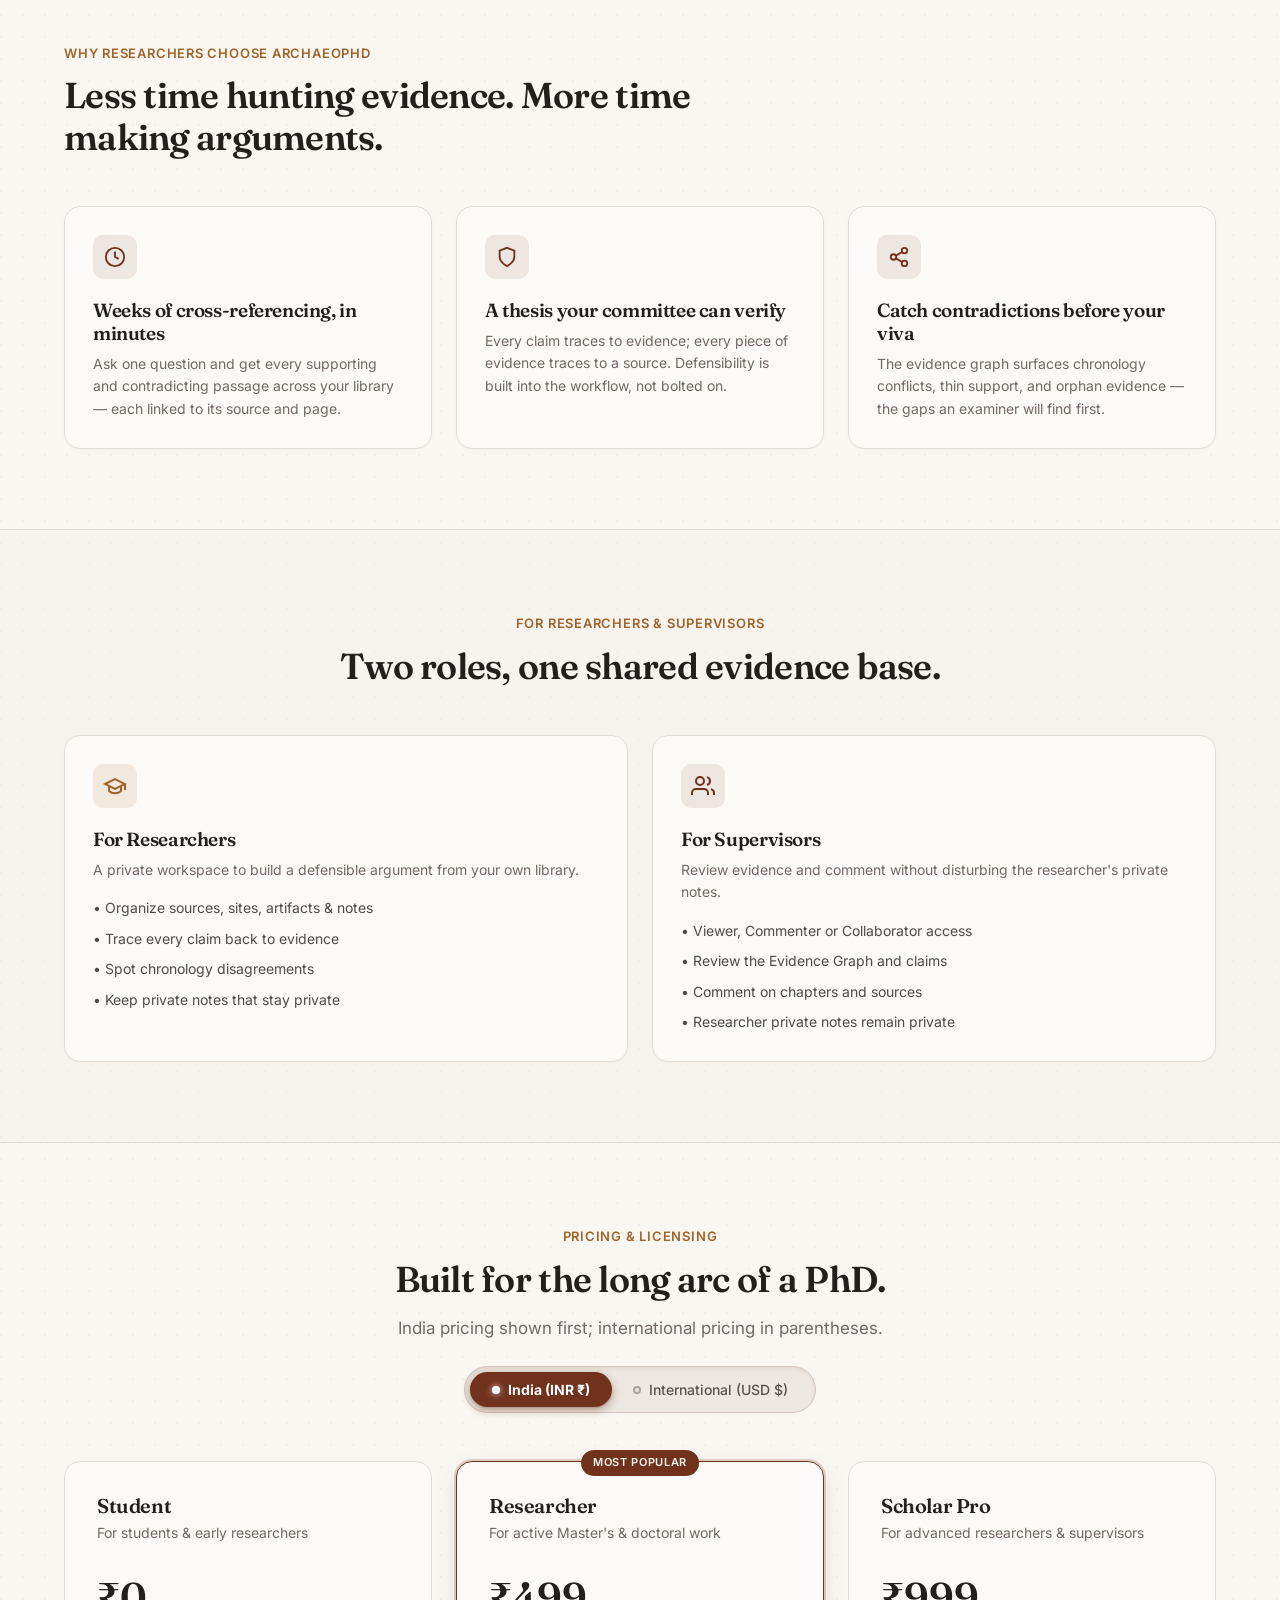
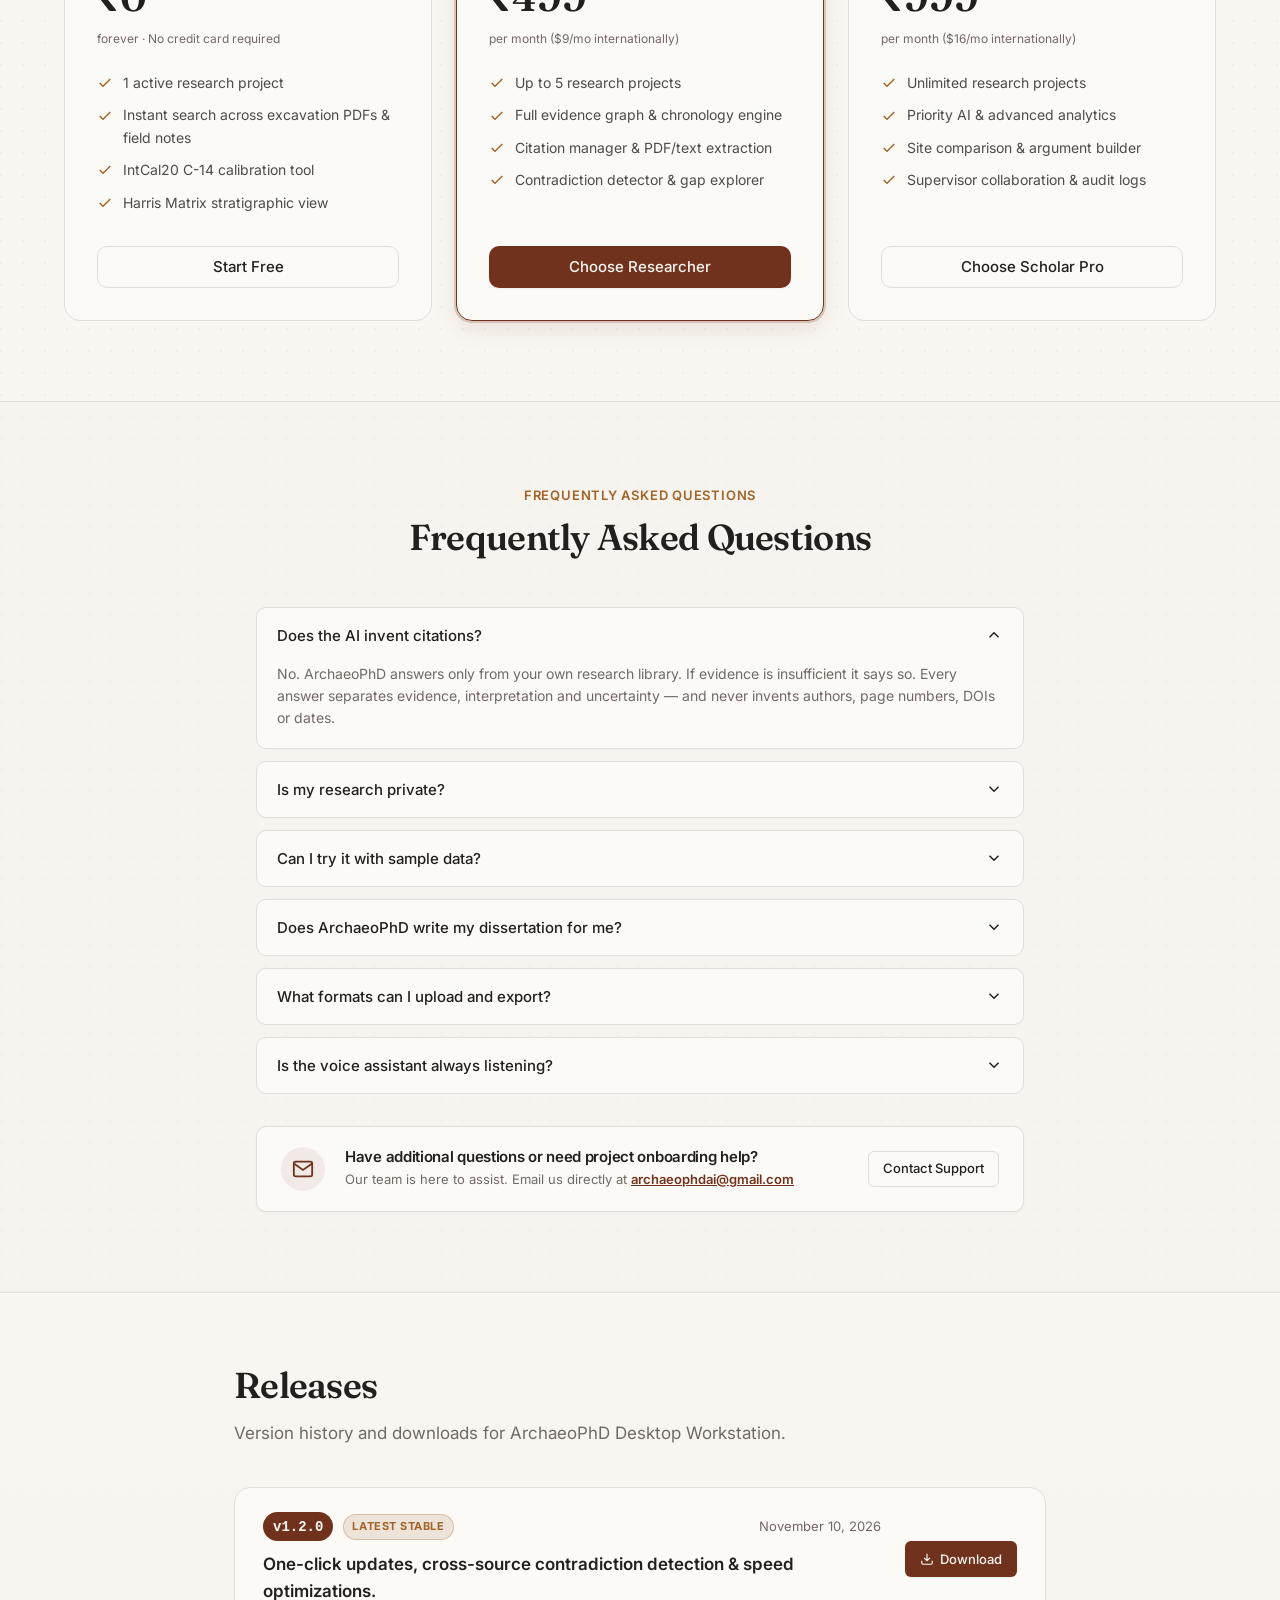
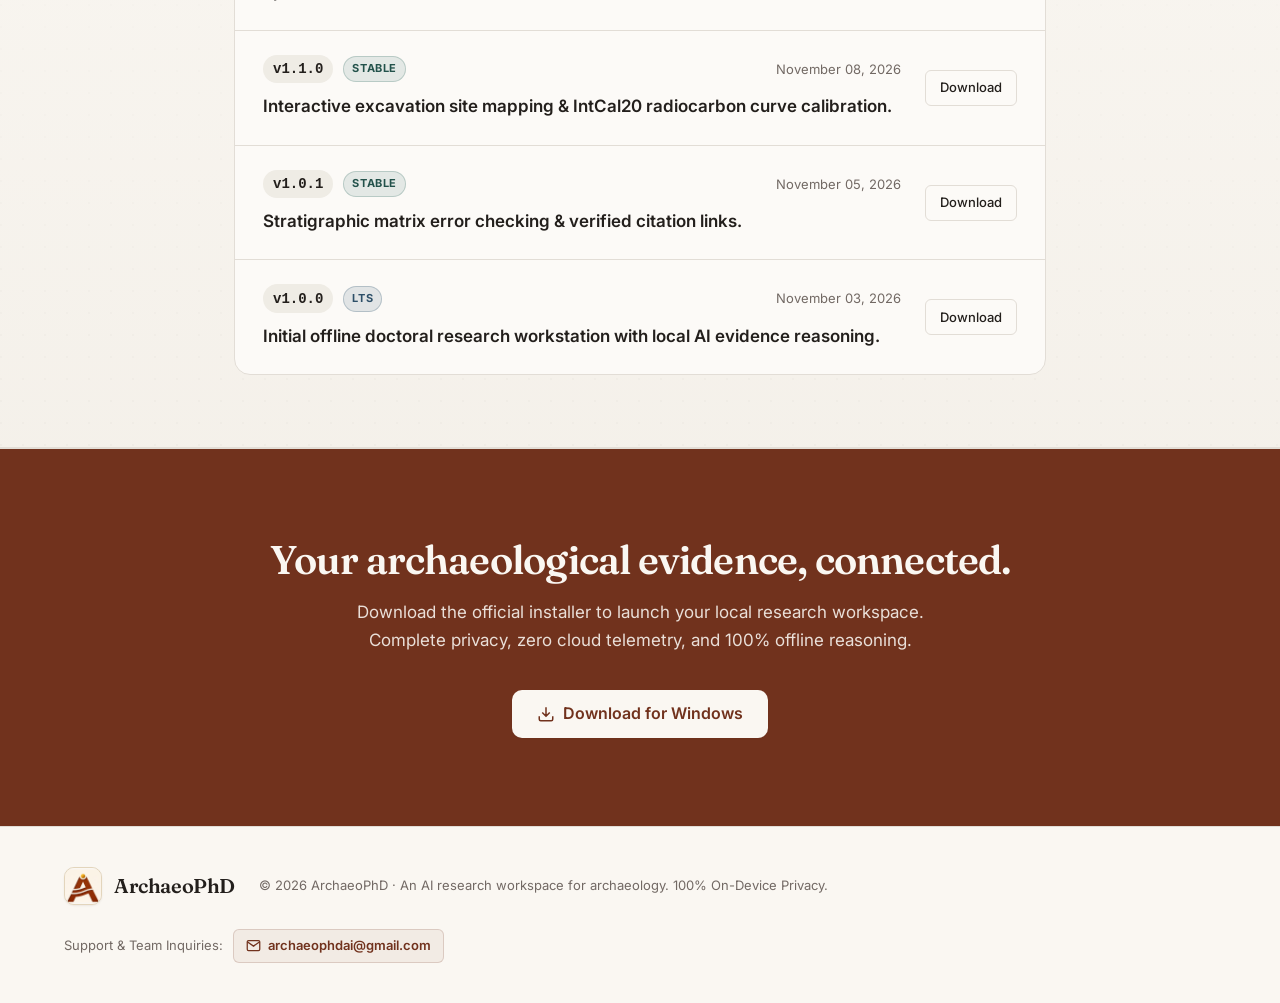
==== commit 0928df42: "feat(releases): display clean releases version list" ====
--- a/index.html
+++ b/index.html
@@ -1177,29 +1177,103 @@
     </section>
 
     <!-- =========================================================================
-         Desktop Workstation Download
-         ========================================================================= -->
-    <section class="releases-section" id="releases" style="padding: 5rem 0;">
-      <div class="container text-center" style="max-width: 620px; margin: 0 auto;">
-        <div class="badge badge-accent" style="margin-bottom: 0.75rem;">DESKTOP WORKSTATION</div>
-        <h2 class="section-title" style="font-size: 2.25rem; font-weight: 700; margin-bottom: 0.75rem;">Download ArchaeoPhD for Windows</h2>
-        <p class="section-subtitle" style="font-size: 1.1rem; color: var(--muted-foreground); margin-bottom: 2rem;">
-          Private, 100% offline AI research environment for archaeology PhDs, supervisors, and field teams.
-        </p>
-
-        <div style="display: flex; flex-direction: column; align-items: center; gap: 0.875rem;">
-          <a href="downloads/ArchaeoPhD-Setup.exe" download="ArchaeoPhD-Setup.exe" class="btn btn-primary btn-lg release-dl-btn" style="padding: 1rem 2.75rem; font-size: 1.05rem; border-radius: var(--radius); display: inline-flex; align-items: center; gap: 10px;">
-            <svg width="20" height="20" viewBox="0 0 24 24" fill="none" stroke="currentColor" stroke-width="2"><path d="M21 15v4a2 2 0 0 1-2 2H5a2 2 0 0 1-2-2v-4M7 10l5 5 5-5M12 15V3"/></svg>
-            <span>Download for Windows</span>
-          </a>
-
-          <div style="font-size: 0.8125rem; color: var(--muted-foreground); line-height: 1.6;">
-            Windows 10 / 11 (64-bit) &middot; 100% Private &amp; Offline &middot; Free for Academic Research<br>
-            <a href="downloads/ArchaeoPhD.exe" download="ArchaeoPhD.exe" style="color: var(--muted-foreground); text-decoration: underline; text-underline-offset: 3px;">Portable Version (.exe)</a>
-          </div>
-
-          <div style="margin-top: 0.75rem; padding: 0.625rem 1.25rem; border-radius: 8px; background: rgba(255, 255, 255, 0.03); border: 1px solid var(--border); font-size: 0.8125rem; color: var(--muted-foreground);">
-            Already installed? Click <strong>Update</strong> in your top-right desktop header to upgrade instantly.
+         Releases & Version History
+         ========================================================================= -->
+    <section class="releases-section" id="releases" style="padding: 4.5rem 0;">
+      <div class="container" style="max-width: 860px; margin: 0 auto;">
+        <div class="section-header text-center" style="margin-bottom: 2.5rem;">
+          <h2 class="section-title">Releases</h2>
+          <p class="section-subtitle">Version history and downloads for ArchaeoPhD Desktop Workstation.</p>
+        </div>
+
+        <div class="version-history-wrap">
+          <div class="version-list">
+
+            <!-- v1.2.0 (Latest) -->
+            <div class="version-item">
+              <div class="version-item-main" style="align-items: center;">
+                <div class="version-item-info">
+                  <div class="version-item-badge-row">
+                    <span class="version-pill">v1.2.0</span>
+                    <span class="version-channel-pill channel-latest">LATEST STABLE</span>
+                    <span class="release-date">November 10, 2026</span>
+                  </div>
+                  <div class="version-item-name" style="margin-bottom: 0;">
+                    One-click updates, cross-source contradiction detection &amp; speed optimizations.
+                  </div>
+                </div>
+                <div class="version-item-actions">
+                  <a href="downloads/ArchaeoPhD-Setup.exe" download="ArchaeoPhD-Setup.exe" class="btn btn-primary btn-sm" style="display: inline-flex; align-items: center; gap: 6px;">
+                    <svg width="14" height="14" viewBox="0 0 24 24" fill="none" stroke="currentColor" stroke-width="2"><path d="M21 15v4a2 2 0 0 1-2 2H5a2 2 0 0 1-2-2v-4M7 10l5 5 5-5M12 15V3"/></svg>
+                    <span>Download</span>
+                  </a>
+                </div>
+              </div>
+            </div>
+
+            <!-- v1.1.0 -->
+            <div class="version-item">
+              <div class="version-item-main" style="align-items: center;">
+                <div class="version-item-info">
+                  <div class="version-item-badge-row">
+                    <span class="version-pill" style="background: var(--muted); color: var(--foreground);">v1.1.0</span>
+                    <span class="version-channel-pill channel-stable">STABLE</span>
+                    <span class="release-date">November 08, 2026</span>
+                  </div>
+                  <div class="version-item-name" style="margin-bottom: 0;">
+                    Interactive excavation site mapping &amp; IntCal20 radiocarbon curve calibration.
+                  </div>
+                </div>
+                <div class="version-item-actions">
+                  <a href="downloads/ArchaeoPhD-Setup.exe" download="ArchaeoPhD-Setup.exe" class="btn btn-outline btn-sm">
+                    Download
+                  </a>
+                </div>
+              </div>
+            </div>
+
+            <!-- v1.0.1 -->
+            <div class="version-item">
+              <div class="version-item-main" style="align-items: center;">
+                <div class="version-item-info">
+                  <div class="version-item-badge-row">
+                    <span class="version-pill" style="background: var(--muted); color: var(--foreground);">v1.0.1</span>
+                    <span class="version-channel-pill channel-stable">STABLE</span>
+                    <span class="release-date">November 05, 2026</span>
+                  </div>
+                  <div class="version-item-name" style="margin-bottom: 0;">
+                    Stratigraphic matrix error checking &amp; verified citation links.
+                  </div>
+                </div>
+                <div class="version-item-actions">
+                  <a href="downloads/ArchaeoPhD-Setup.exe" download="ArchaeoPhD-Setup.exe" class="btn btn-outline btn-sm">
+                    Download
+                  </a>
+                </div>
+              </div>
+            </div>
+
+            <!-- v1.0.0 -->
+            <div class="version-item">
+              <div class="version-item-main" style="align-items: center;">
+                <div class="version-item-info">
+                  <div class="version-item-badge-row">
+                    <span class="version-pill" style="background: var(--muted); color: var(--foreground);">v1.0.0</span>
+                    <span class="version-channel-pill channel-lts">LTS</span>
+                    <span class="release-date">November 03, 2026</span>
+                  </div>
+                  <div class="version-item-name" style="margin-bottom: 0;">
+                    Initial offline doctoral research workstation with local AI evidence reasoning.
+                  </div>
+                </div>
+                <div class="version-item-actions">
+                  <a href="downloads/ArchaeoPhD-Setup.exe" download="ArchaeoPhD-Setup.exe" class="btn btn-outline btn-sm">
+                    Download
+                  </a>
+                </div>
+              </div>
+            </div>
+
           </div>
         </div>
       </div>
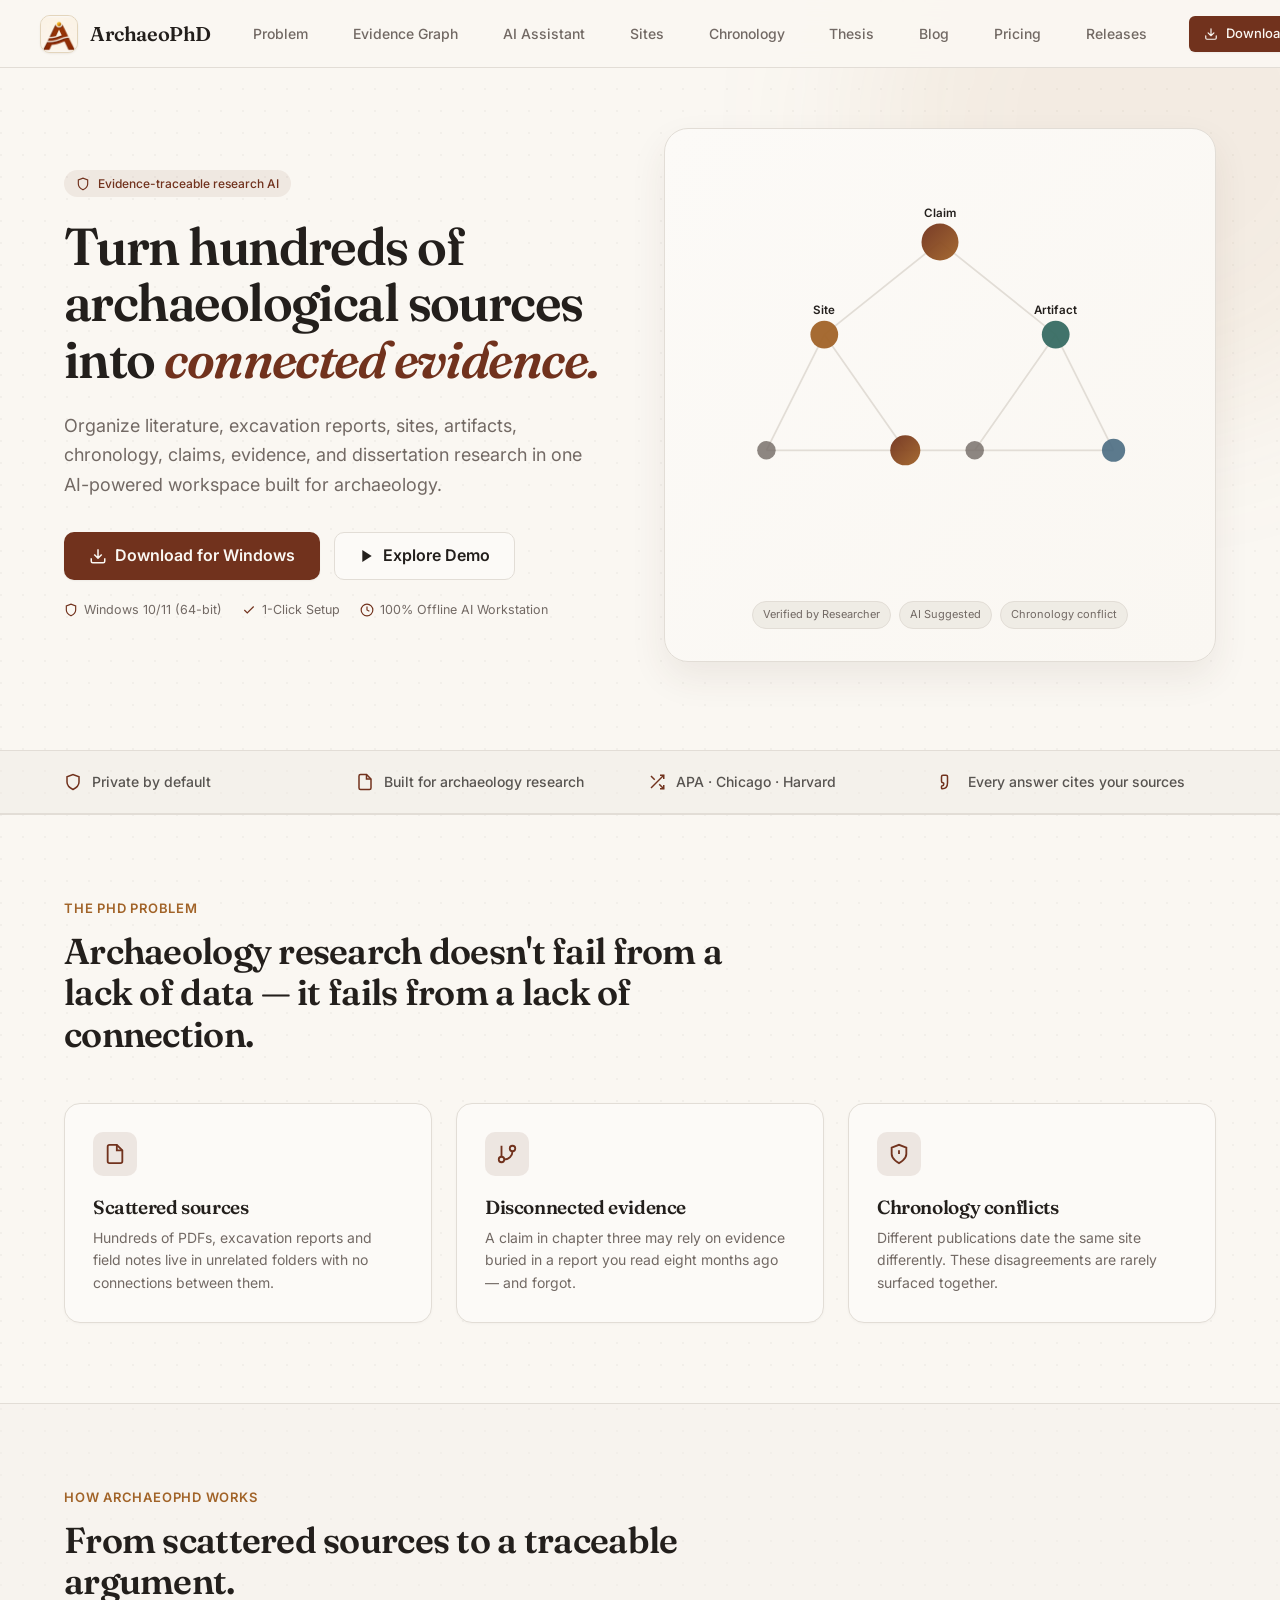
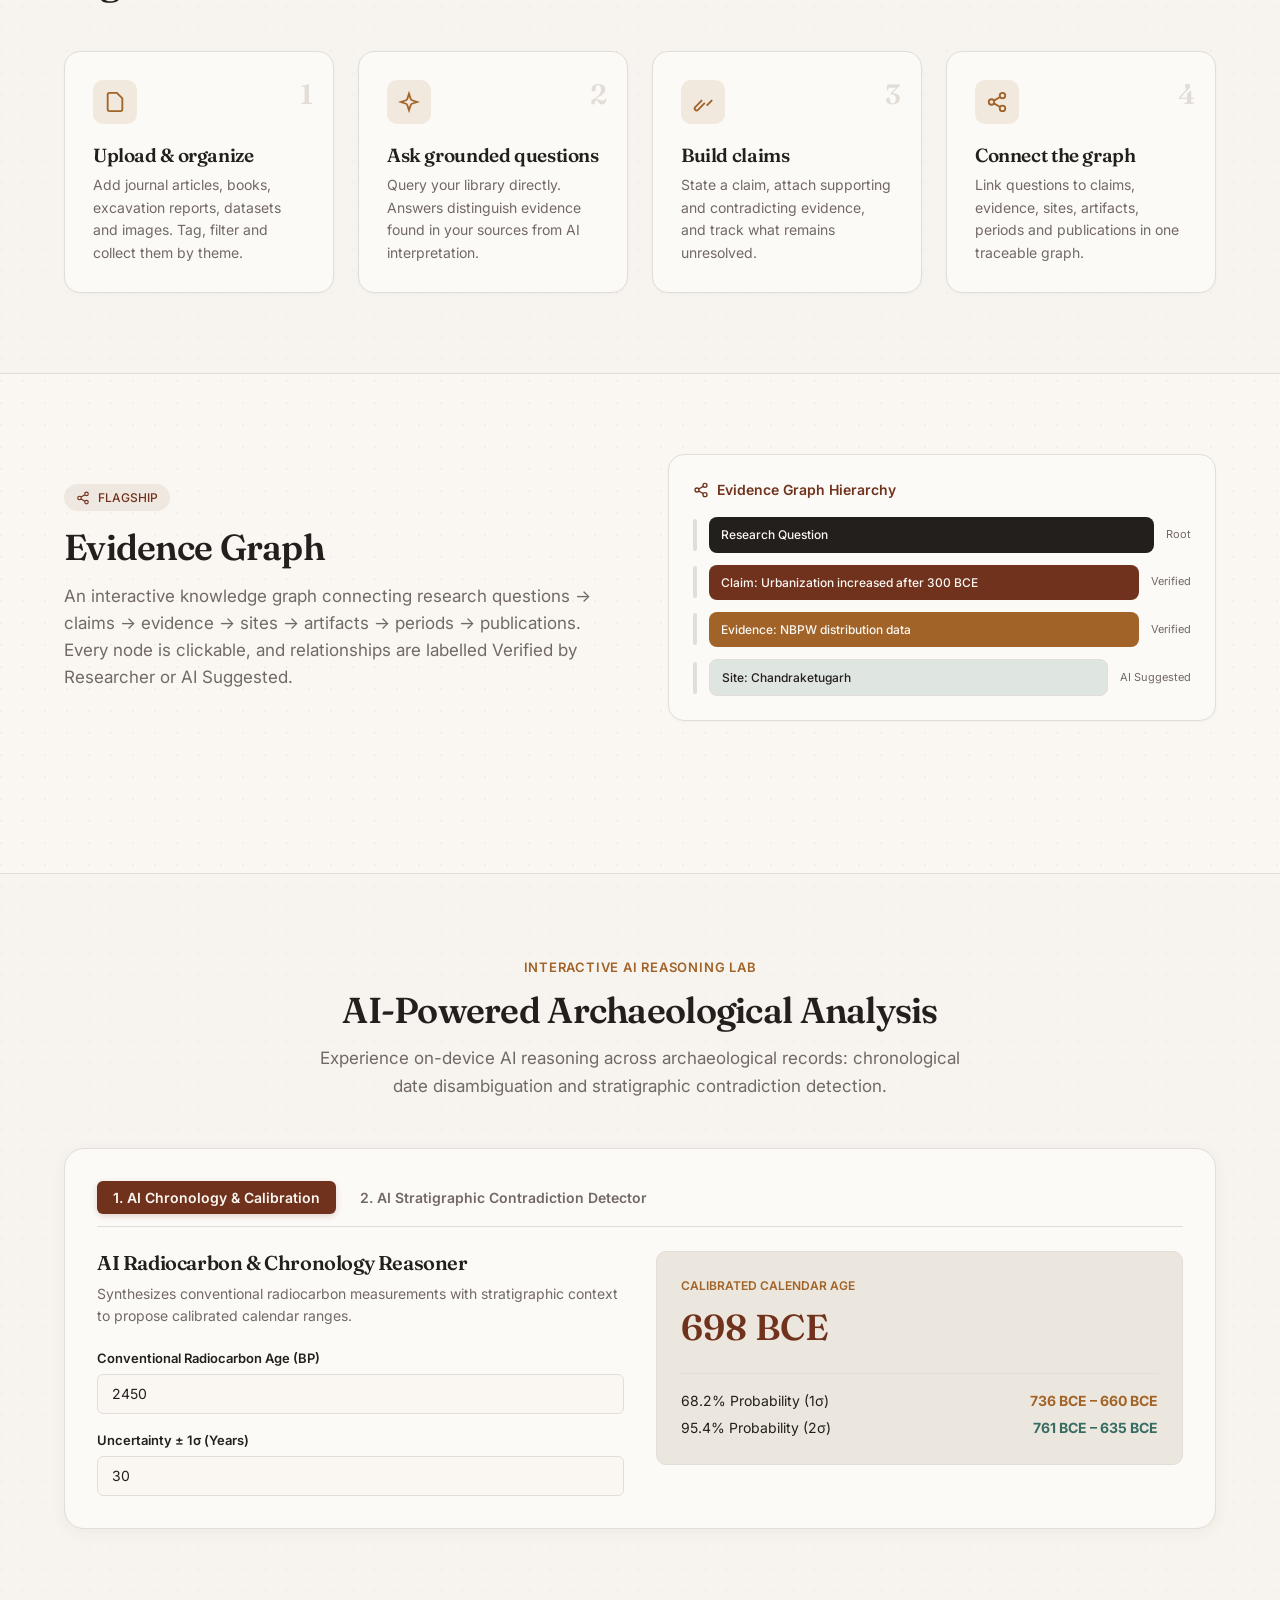
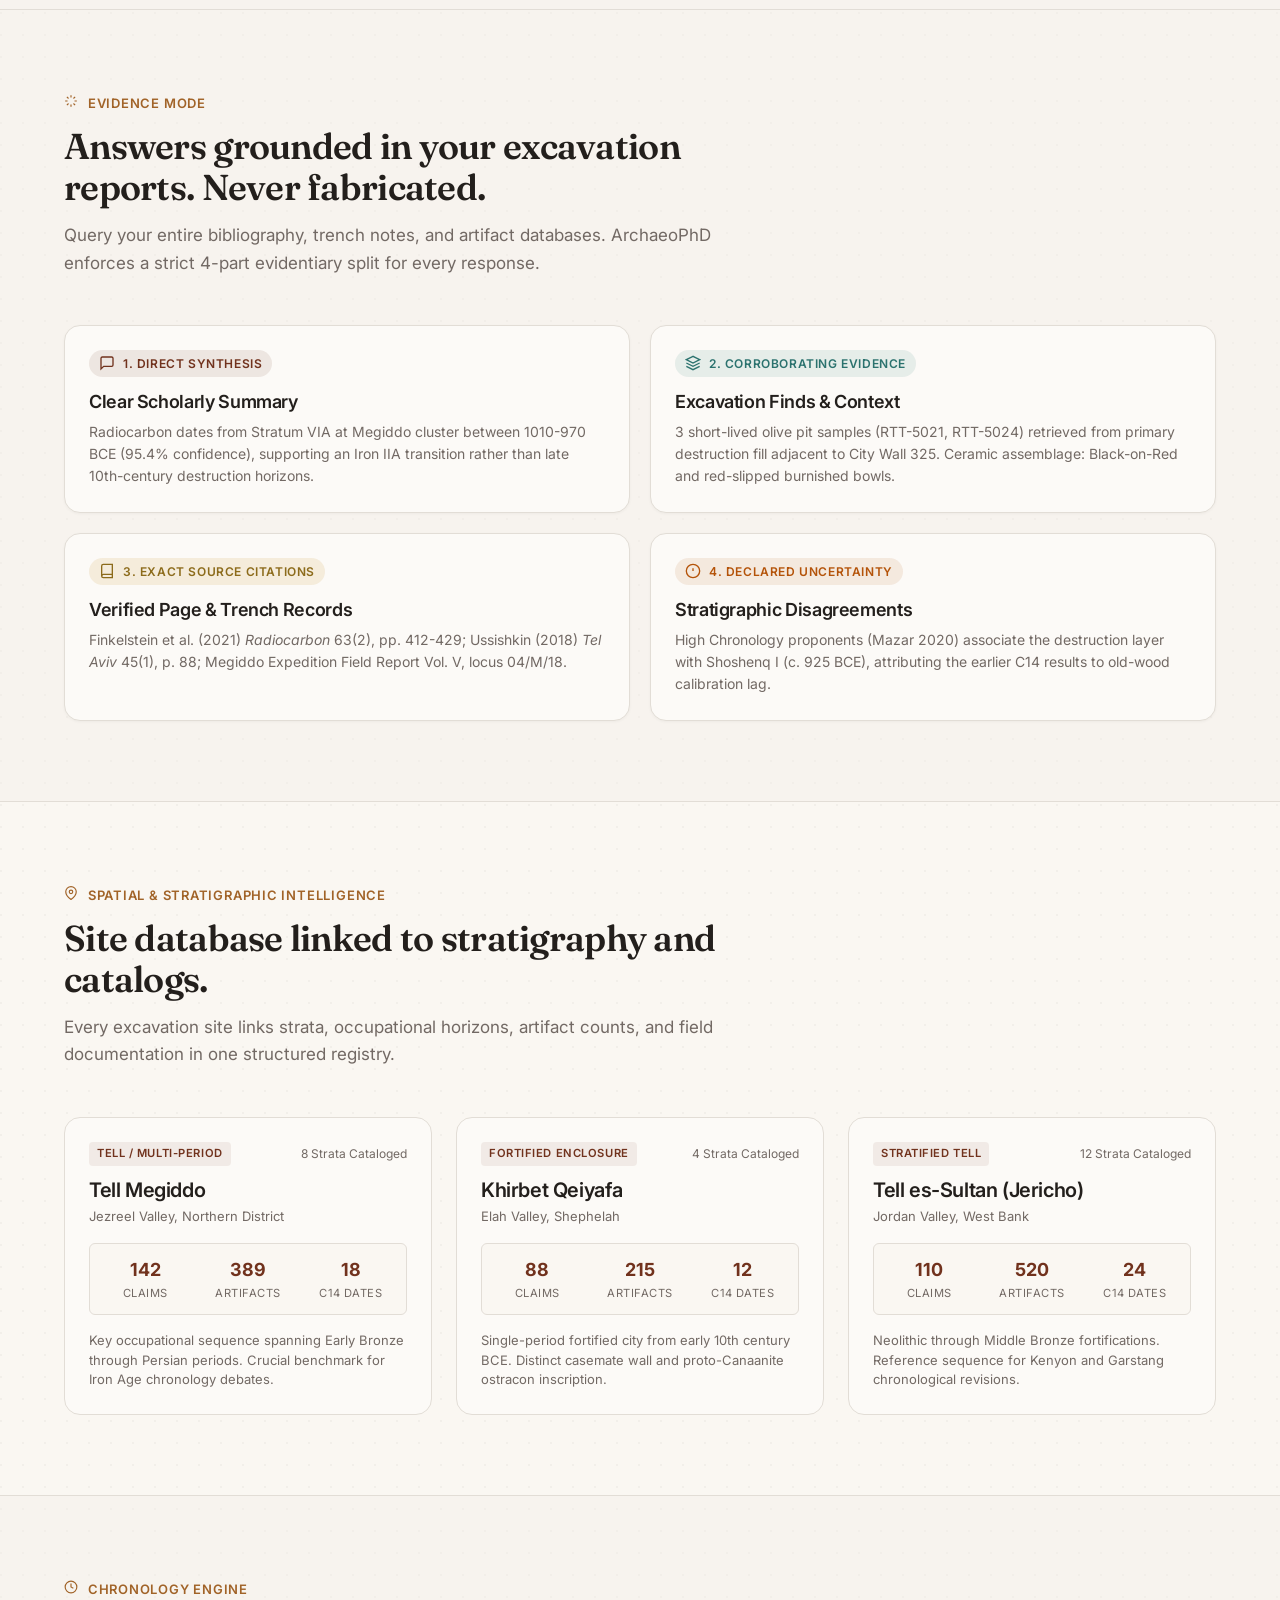
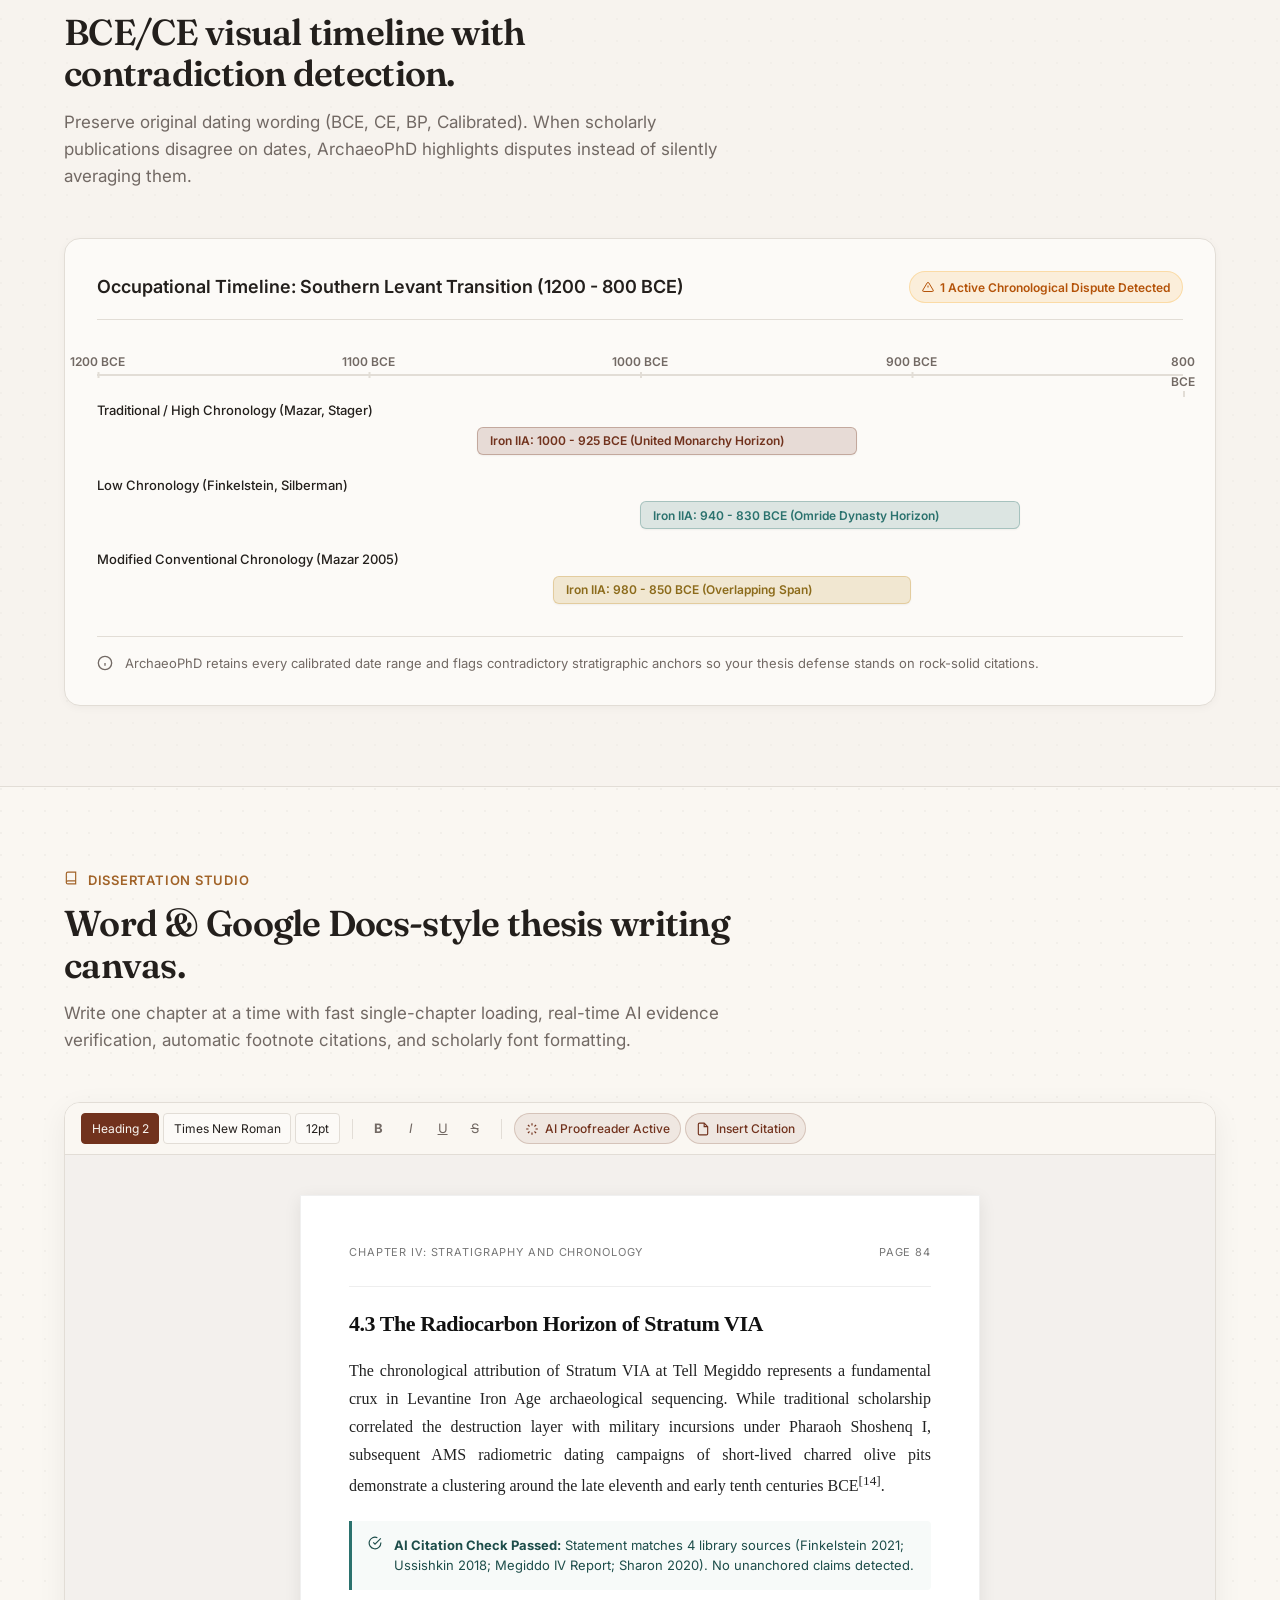
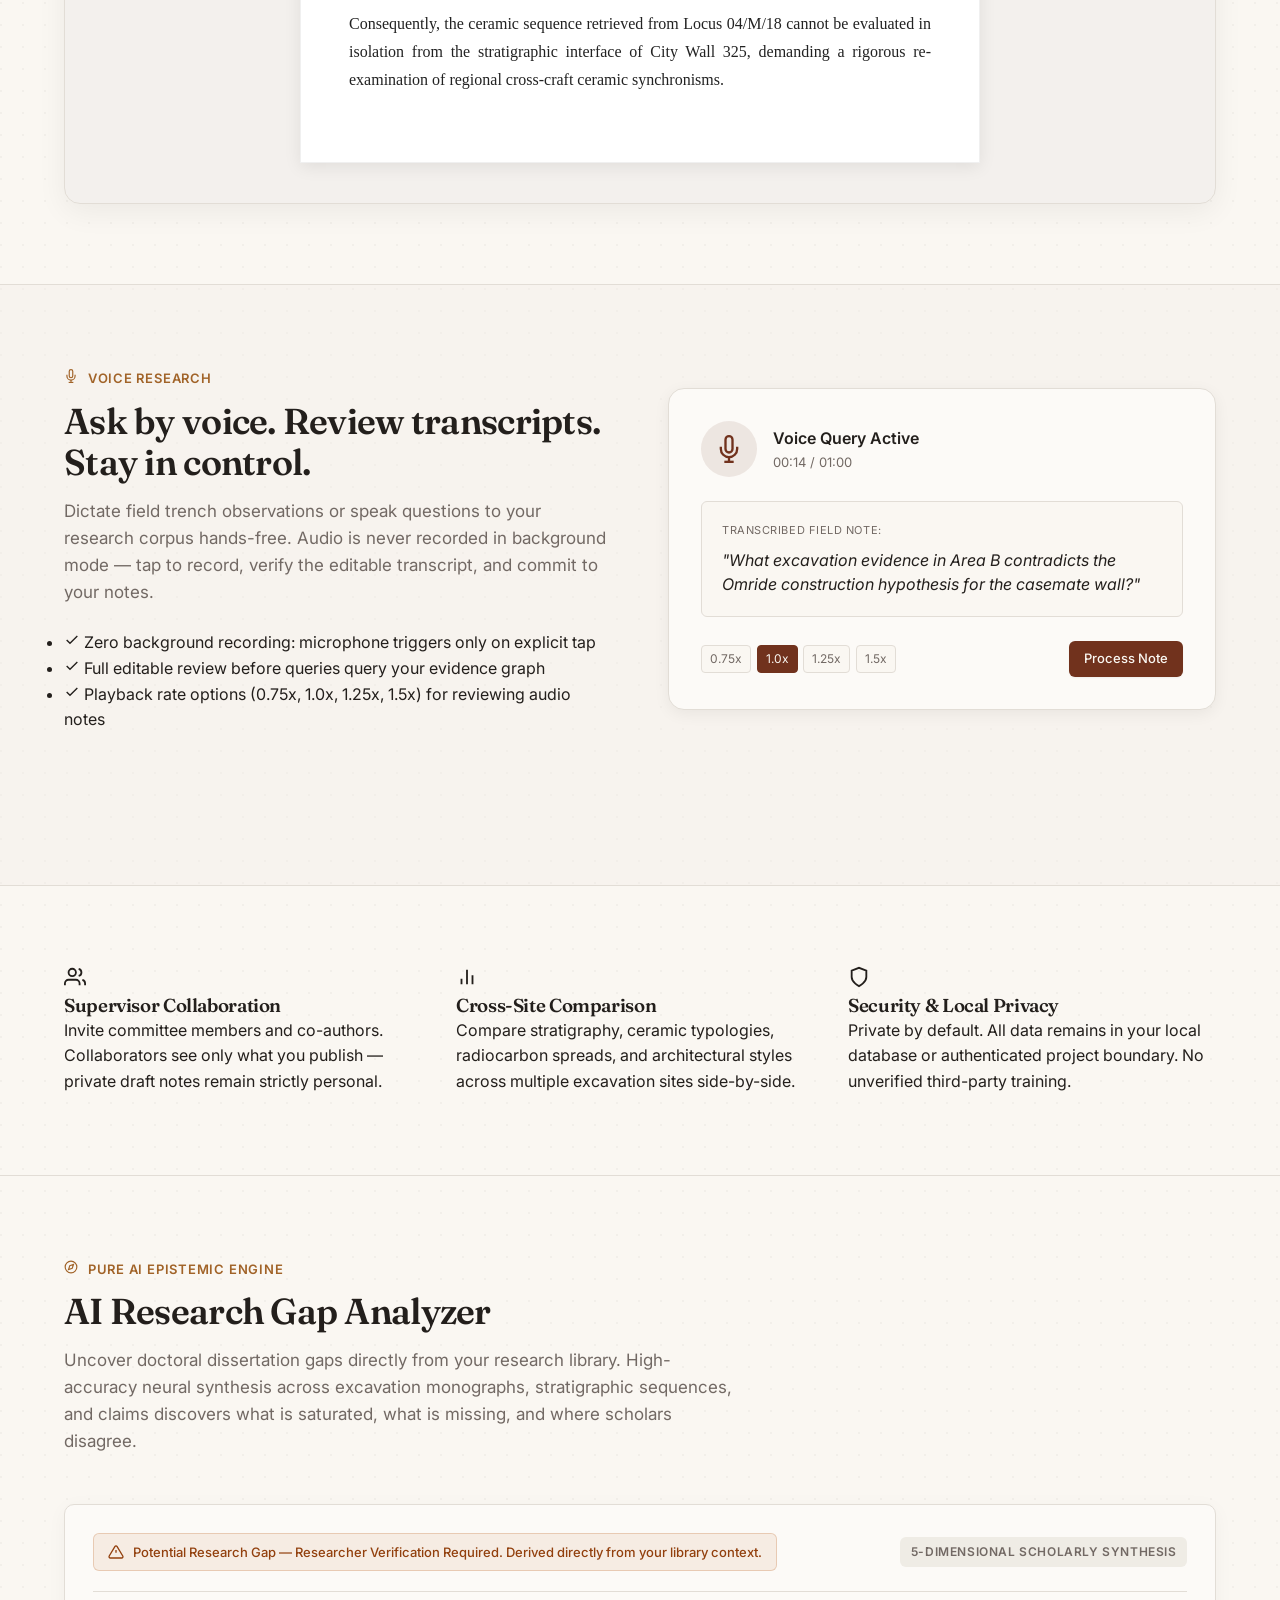
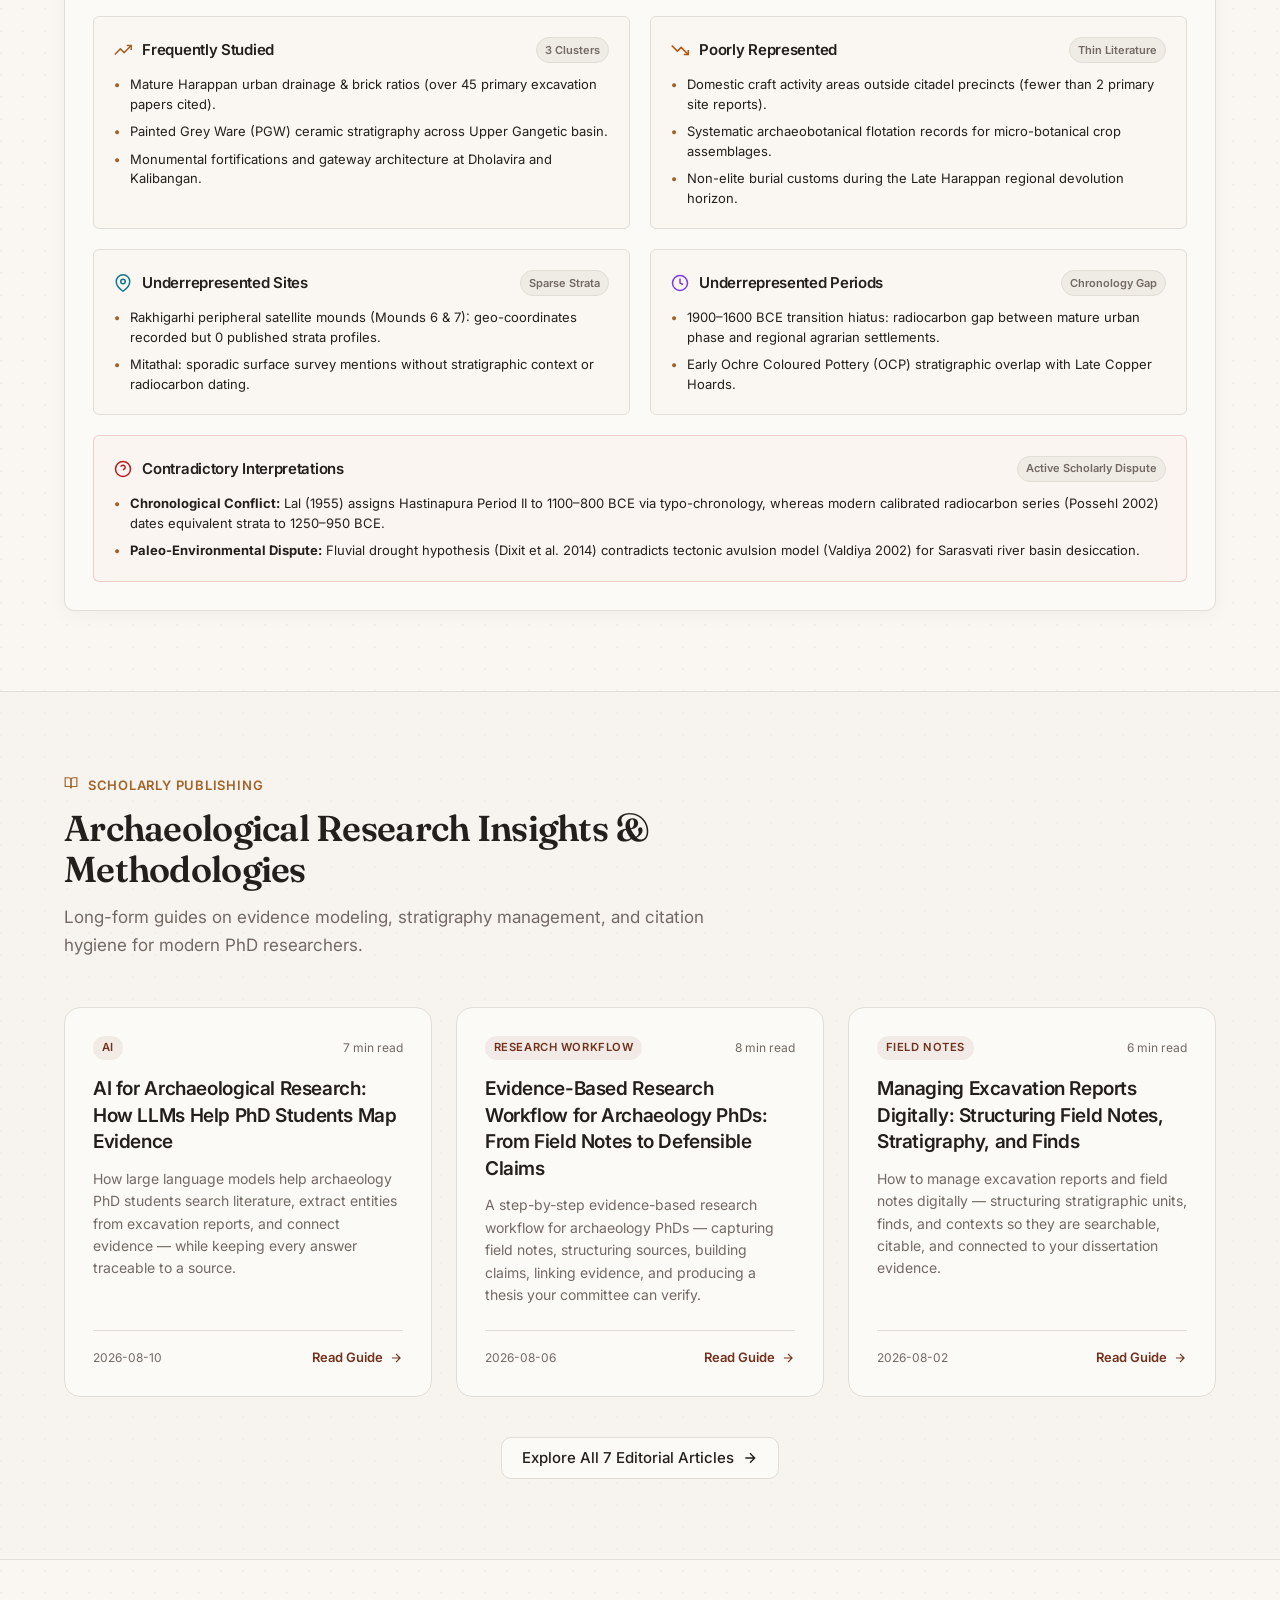
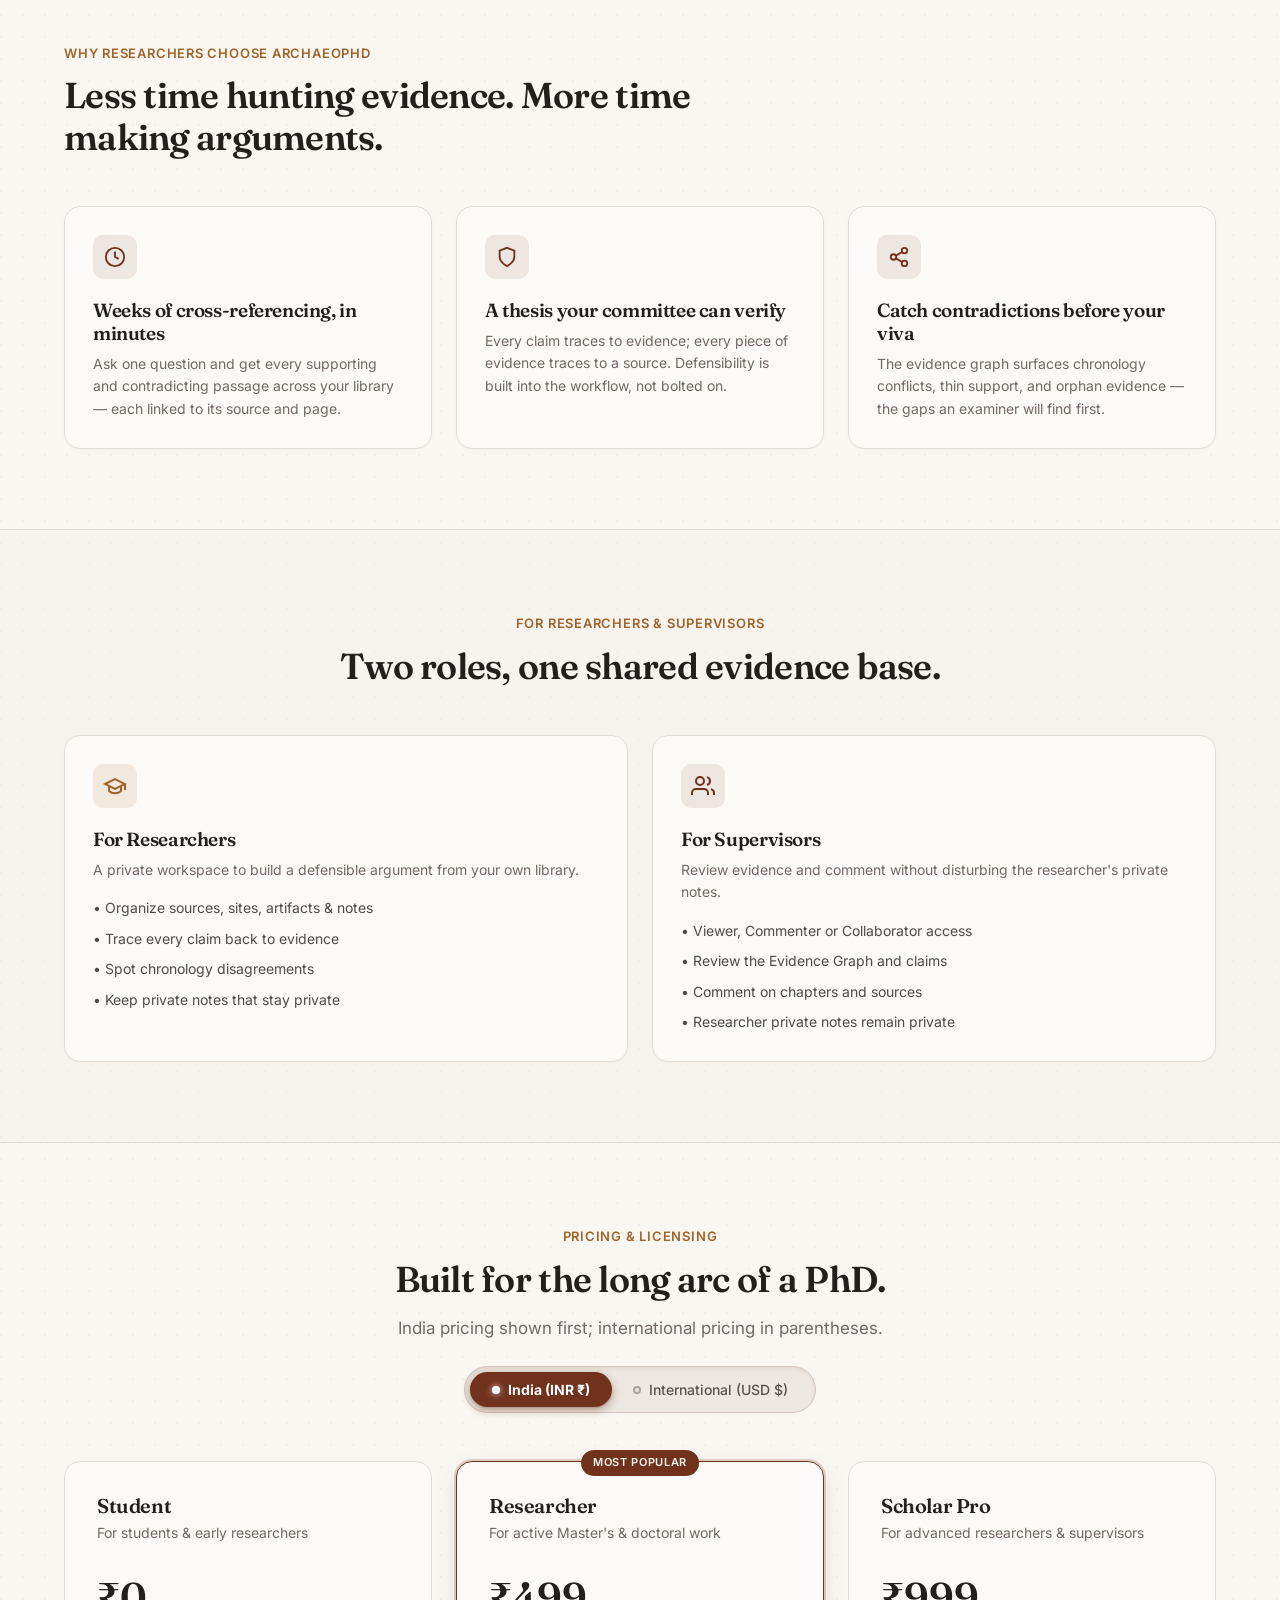
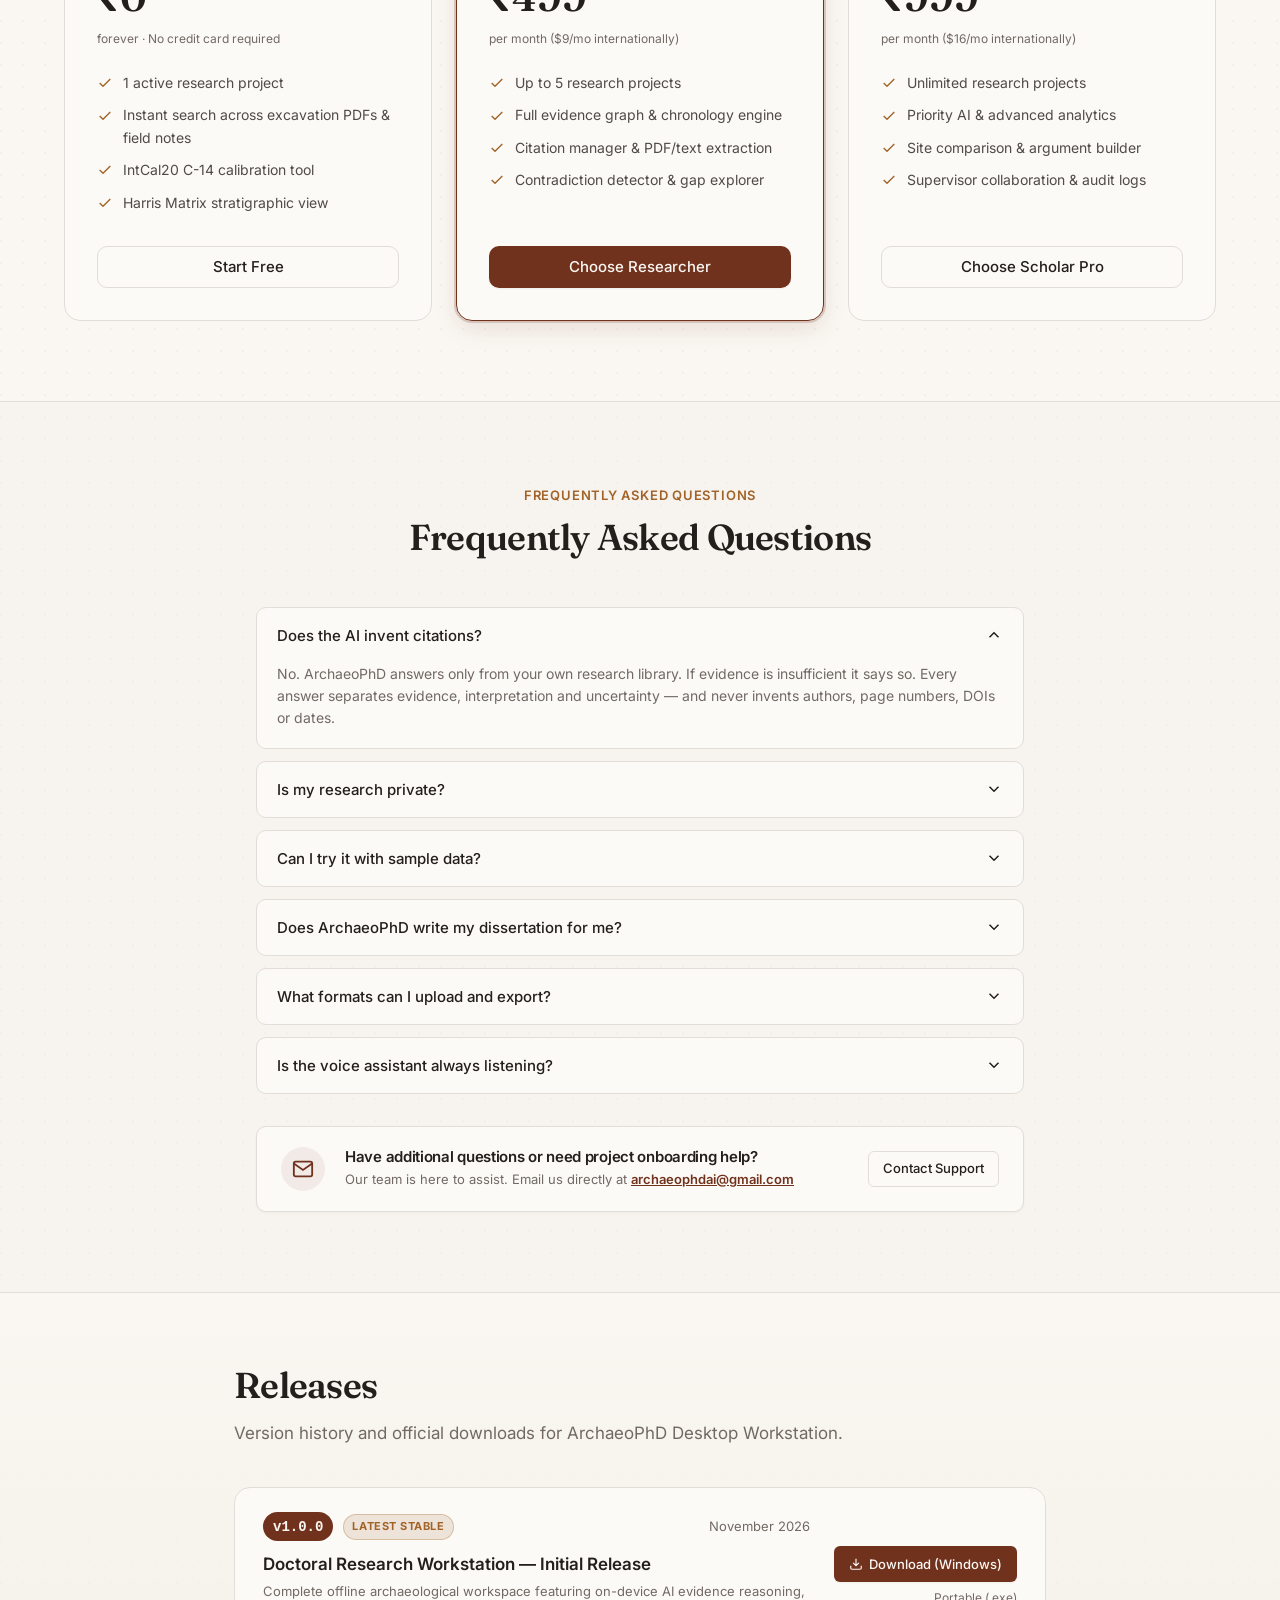
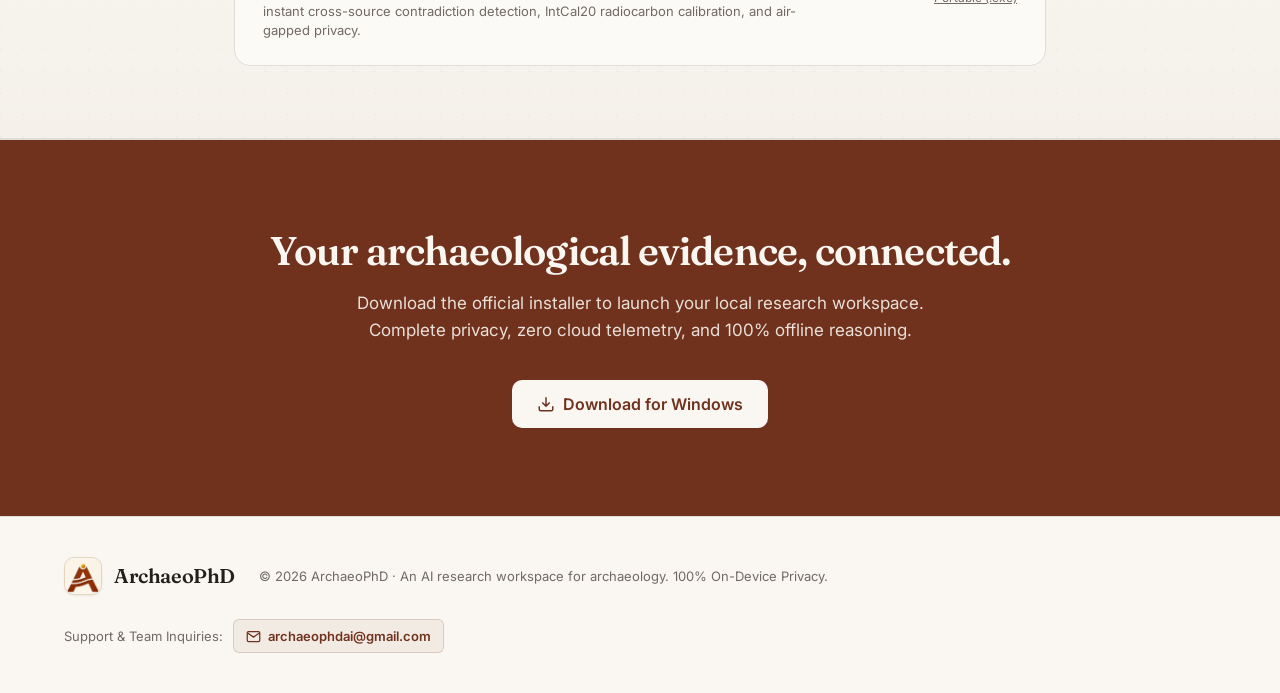
==== commit 7ba65fb0: "fix(releases): list single active v1.0.0 release version in releases section and manifest" ====
--- a/index.html
+++ b/index.html
@@ -1183,93 +1183,34 @@
       <div class="container" style="max-width: 860px; margin: 0 auto;">
         <div class="section-header text-center" style="margin-bottom: 2.5rem;">
           <h2 class="section-title">Releases</h2>
-          <p class="section-subtitle">Version history and downloads for ArchaeoPhD Desktop Workstation.</p>
+          <p class="section-subtitle">Version history and official downloads for ArchaeoPhD Desktop Workstation.</p>
         </div>
 
         <div class="version-history-wrap">
           <div class="version-list">
 
-            <!-- v1.2.0 (Latest) -->
+            <!-- v1.0.0 (Current Stable Release) -->
             <div class="version-item">
               <div class="version-item-main" style="align-items: center;">
                 <div class="version-item-info">
                   <div class="version-item-badge-row">
-                    <span class="version-pill">v1.2.0</span>
+                    <span class="version-pill">v1.0.0</span>
                     <span class="version-channel-pill channel-latest">LATEST STABLE</span>
-                    <span class="release-date">November 10, 2026</span>
+                    <span class="release-date">November 2026</span>
                   </div>
-                  <div class="version-item-name" style="margin-bottom: 0;">
-                    One-click updates, cross-source contradiction detection &amp; speed optimizations.
+                  <div class="version-item-name" style="margin-bottom: 0.25rem;">
+                    Doctoral Research Workstation — Initial Release
                   </div>
-                </div>
-                <div class="version-item-actions">
+                  <div style="font-size: 0.8125rem; color: var(--muted-foreground); line-height: 1.5;">
+                    Complete offline archaeological workspace featuring on-device AI evidence reasoning, instant cross-source contradiction detection, IntCal20 radiocarbon calibration, and air-gapped privacy.
+                  </div>
+                </div>
+                <div class="version-item-actions" style="display: flex; flex-direction: column; align-items: flex-end; gap: 0.375rem;">
                   <a href="downloads/ArchaeoPhD-Setup.exe" download="ArchaeoPhD-Setup.exe" class="btn btn-primary btn-sm" style="display: inline-flex; align-items: center; gap: 6px;">
                     <svg width="14" height="14" viewBox="0 0 24 24" fill="none" stroke="currentColor" stroke-width="2"><path d="M21 15v4a2 2 0 0 1-2 2H5a2 2 0 0 1-2-2v-4M7 10l5 5 5-5M12 15V3"/></svg>
-                    <span>Download</span>
+                    <span>Download (Windows)</span>
                   </a>
-                </div>
-              </div>
-            </div>
-
-            <!-- v1.1.0 -->
-            <div class="version-item">
-              <div class="version-item-main" style="align-items: center;">
-                <div class="version-item-info">
-                  <div class="version-item-badge-row">
-                    <span class="version-pill" style="background: var(--muted); color: var(--foreground);">v1.1.0</span>
-                    <span class="version-channel-pill channel-stable">STABLE</span>
-                    <span class="release-date">November 08, 2026</span>
-                  </div>
-                  <div class="version-item-name" style="margin-bottom: 0;">
-                    Interactive excavation site mapping &amp; IntCal20 radiocarbon curve calibration.
-                  </div>
-                </div>
-                <div class="version-item-actions">
-                  <a href="downloads/ArchaeoPhD-Setup.exe" download="ArchaeoPhD-Setup.exe" class="btn btn-outline btn-sm">
-                    Download
-                  </a>
-                </div>
-              </div>
-            </div>
-
-            <!-- v1.0.1 -->
-            <div class="version-item">
-              <div class="version-item-main" style="align-items: center;">
-                <div class="version-item-info">
-                  <div class="version-item-badge-row">
-                    <span class="version-pill" style="background: var(--muted); color: var(--foreground);">v1.0.1</span>
-                    <span class="version-channel-pill channel-stable">STABLE</span>
-                    <span class="release-date">November 05, 2026</span>
-                  </div>
-                  <div class="version-item-name" style="margin-bottom: 0;">
-                    Stratigraphic matrix error checking &amp; verified citation links.
-                  </div>
-                </div>
-                <div class="version-item-actions">
-                  <a href="downloads/ArchaeoPhD-Setup.exe" download="ArchaeoPhD-Setup.exe" class="btn btn-outline btn-sm">
-                    Download
-                  </a>
-                </div>
-              </div>
-            </div>
-
-            <!-- v1.0.0 -->
-            <div class="version-item">
-              <div class="version-item-main" style="align-items: center;">
-                <div class="version-item-info">
-                  <div class="version-item-badge-row">
-                    <span class="version-pill" style="background: var(--muted); color: var(--foreground);">v1.0.0</span>
-                    <span class="version-channel-pill channel-lts">LTS</span>
-                    <span class="release-date">November 03, 2026</span>
-                  </div>
-                  <div class="version-item-name" style="margin-bottom: 0;">
-                    Initial offline doctoral research workstation with local AI evidence reasoning.
-                  </div>
-                </div>
-                <div class="version-item-actions">
-                  <a href="downloads/ArchaeoPhD-Setup.exe" download="ArchaeoPhD-Setup.exe" class="btn btn-outline btn-sm">
-                    Download
-                  </a>
+                  <a href="downloads/ArchaeoPhD.exe" download="ArchaeoPhD.exe" style="font-size: 0.75rem; color: var(--muted-foreground); text-decoration: underline;">Portable (.exe)</a>
                 </div>
               </div>
             </div>
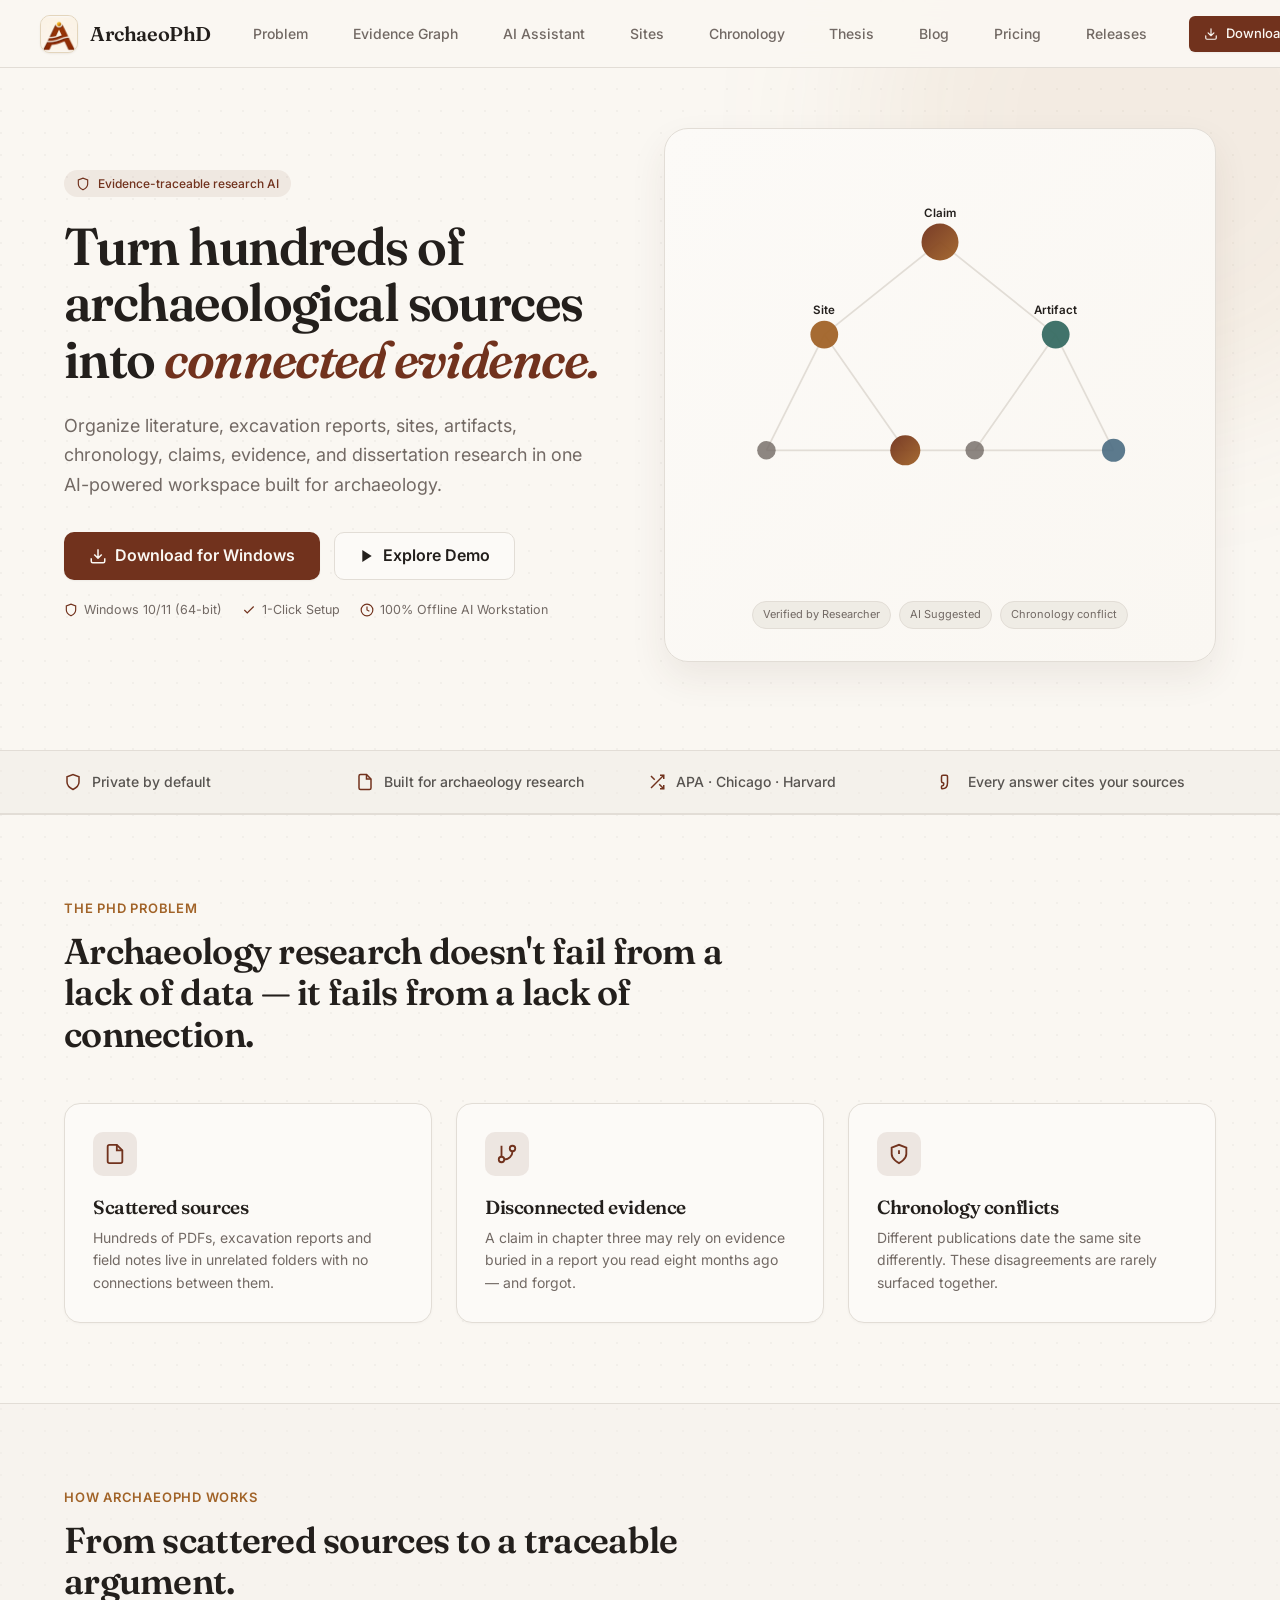
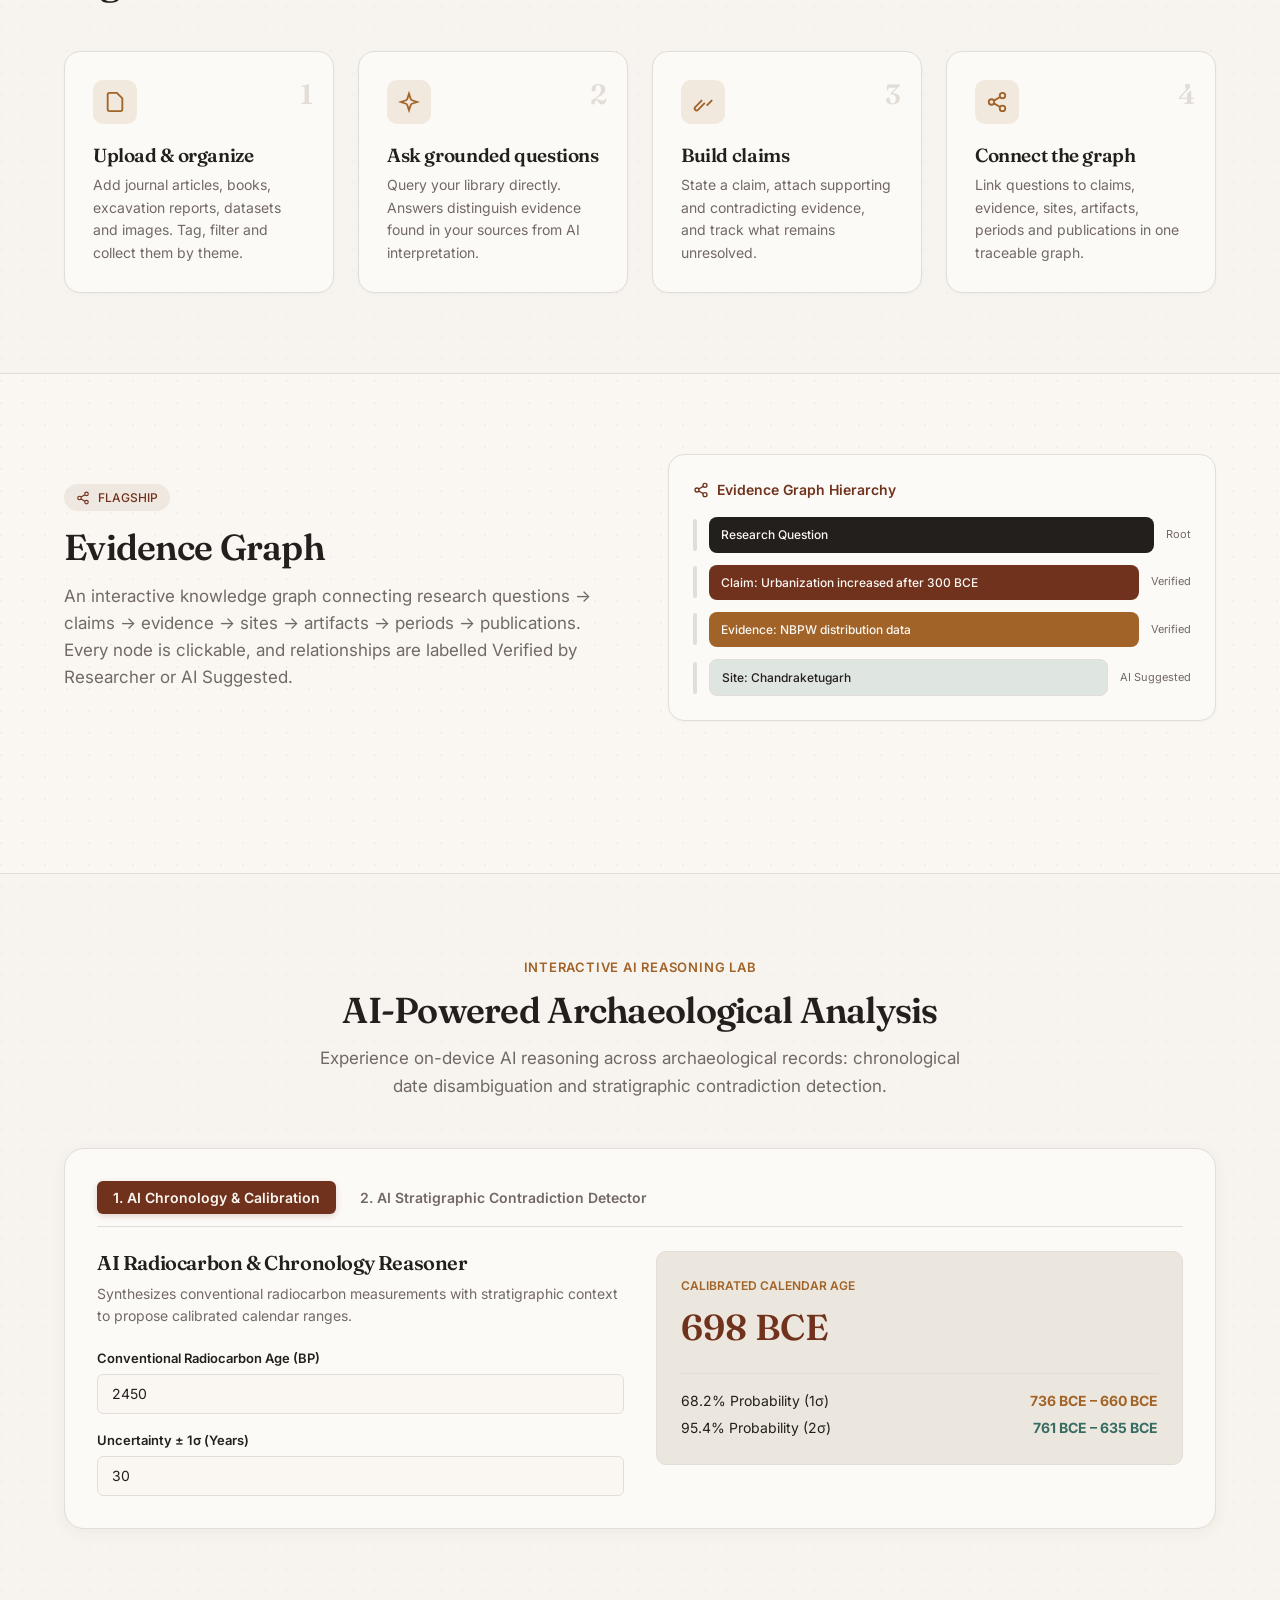
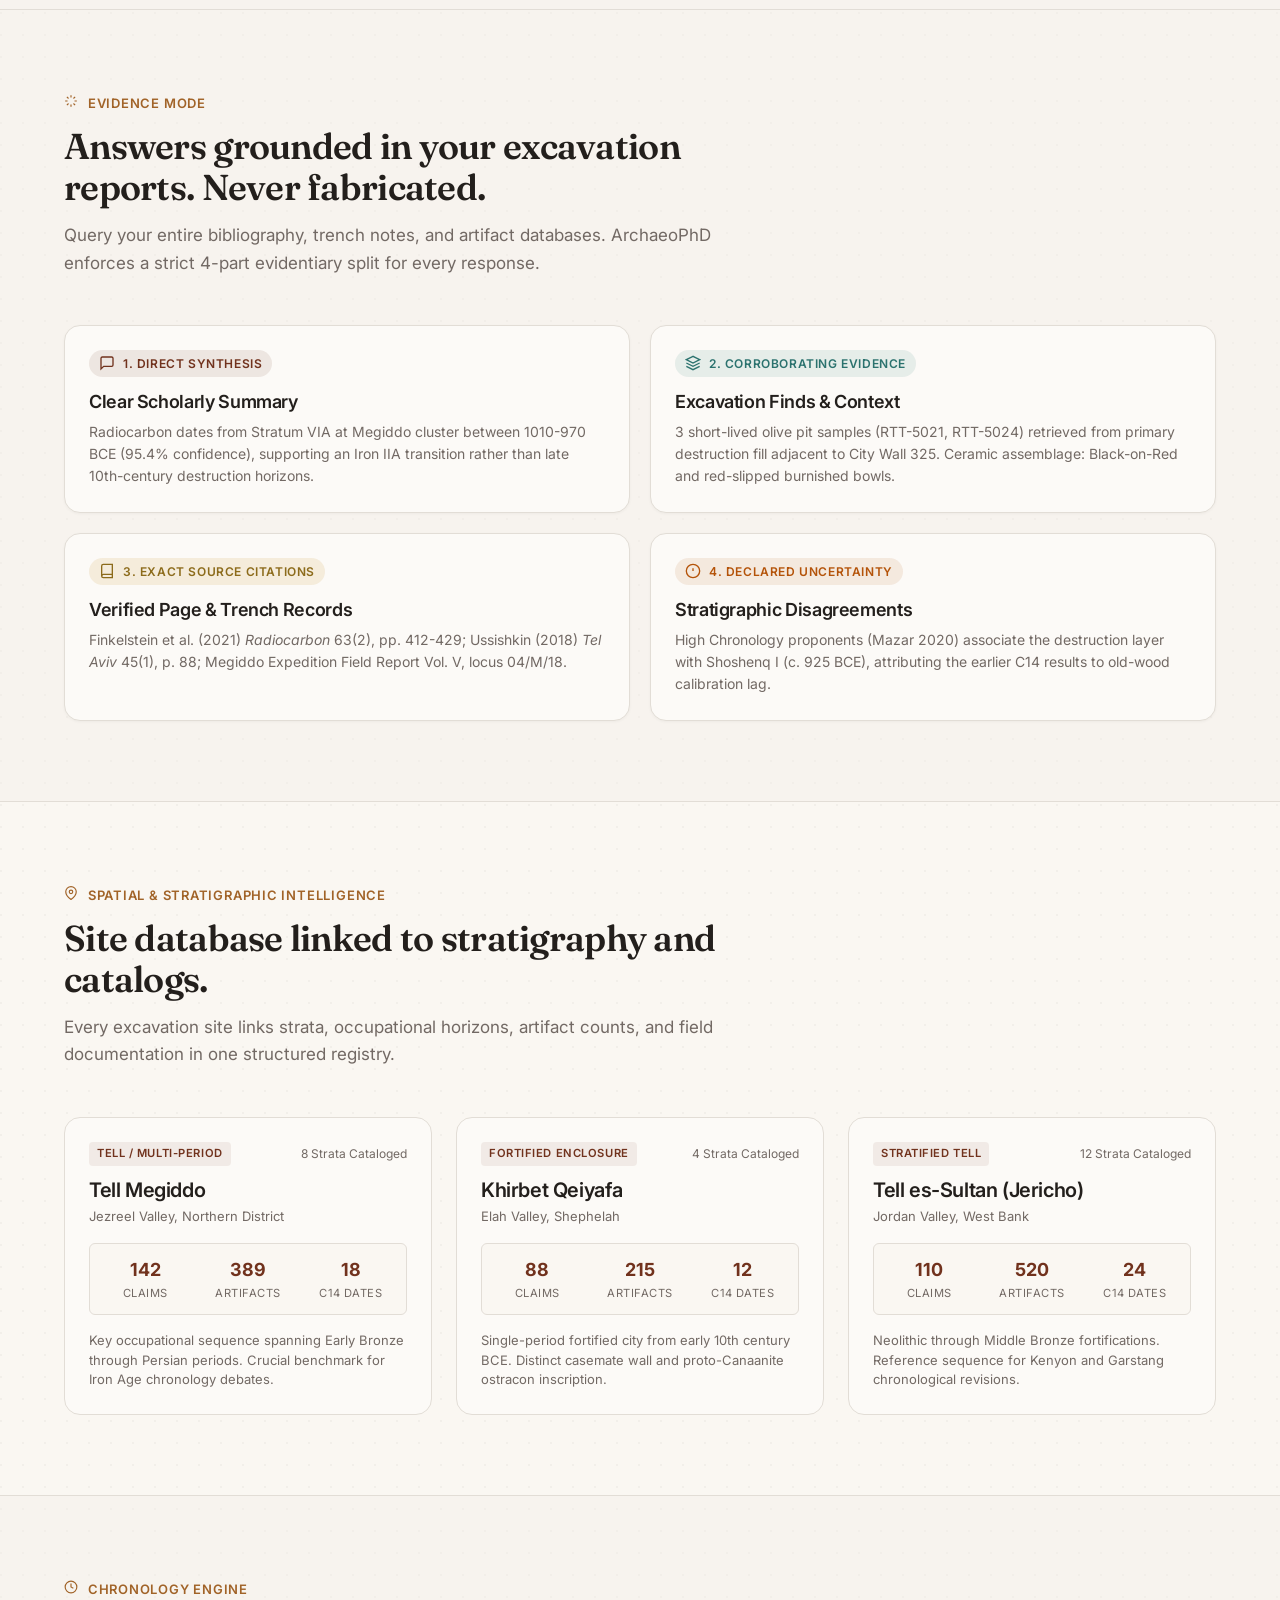
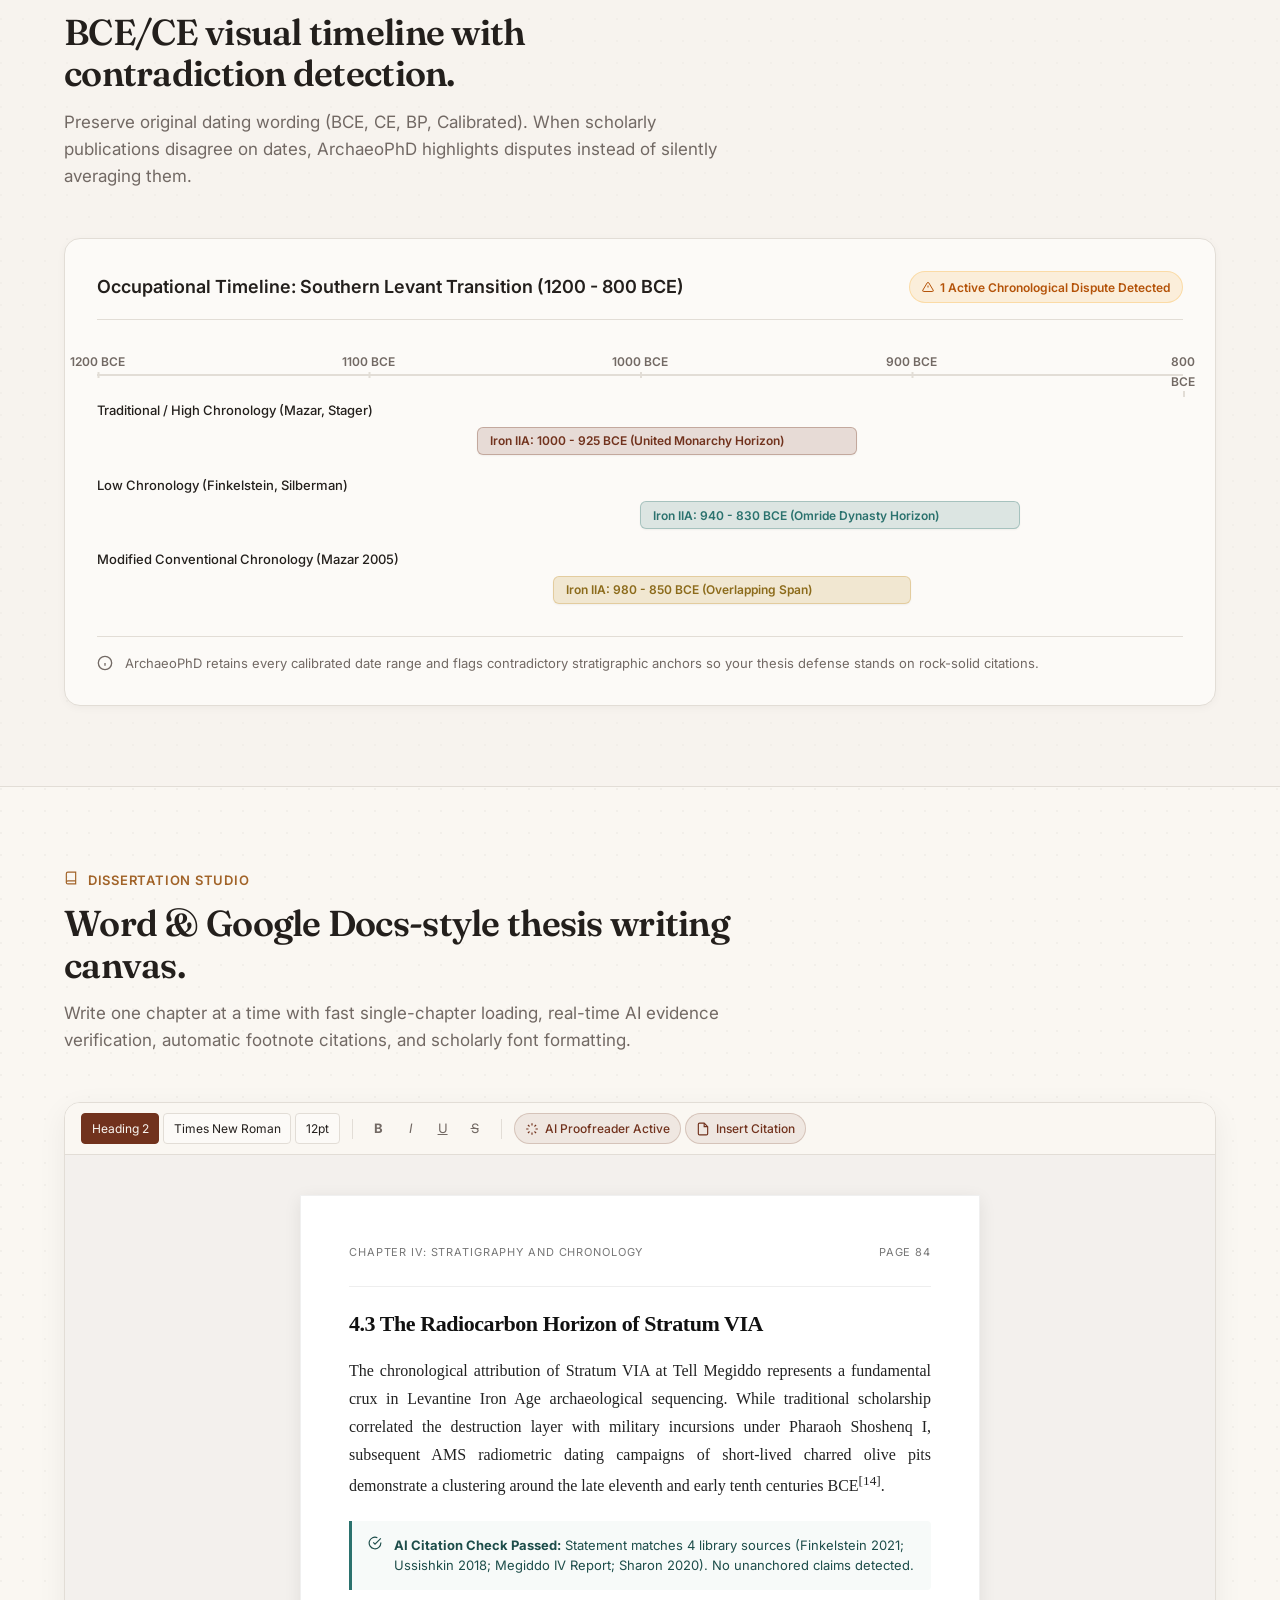
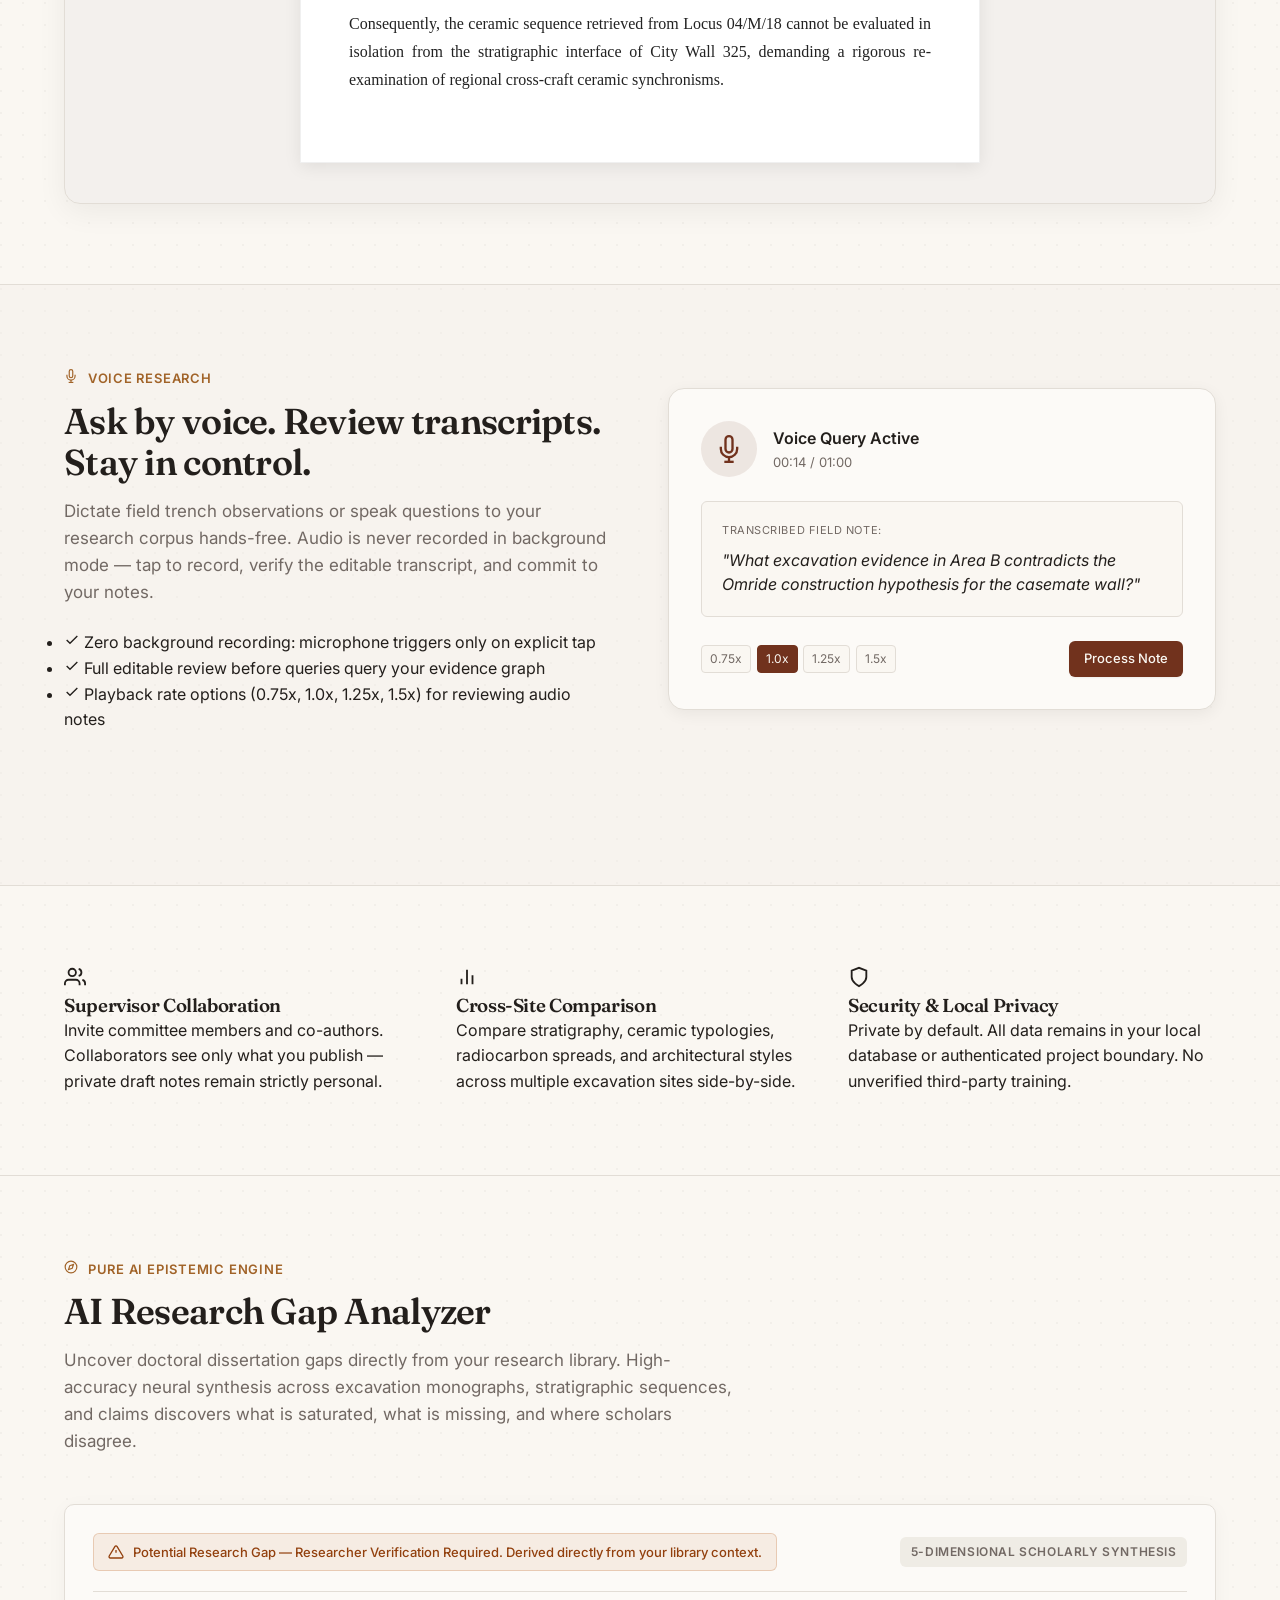
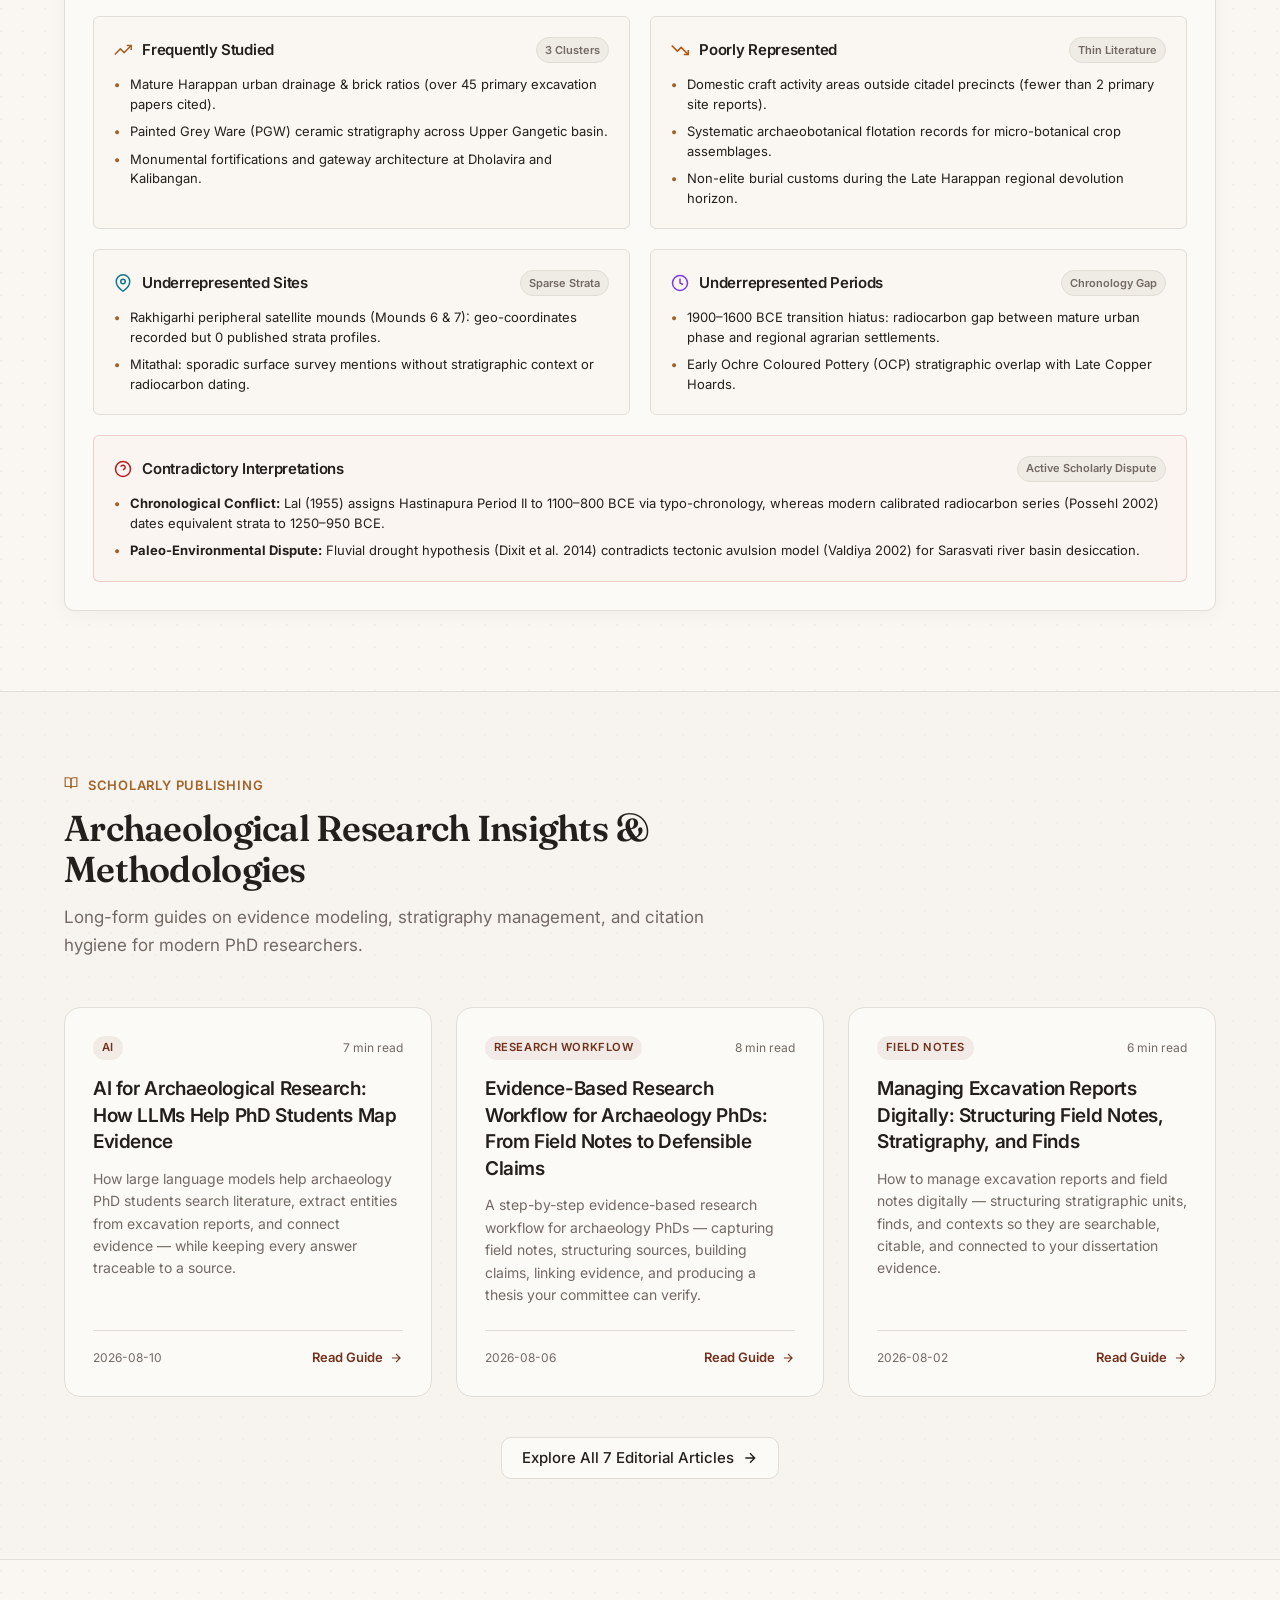
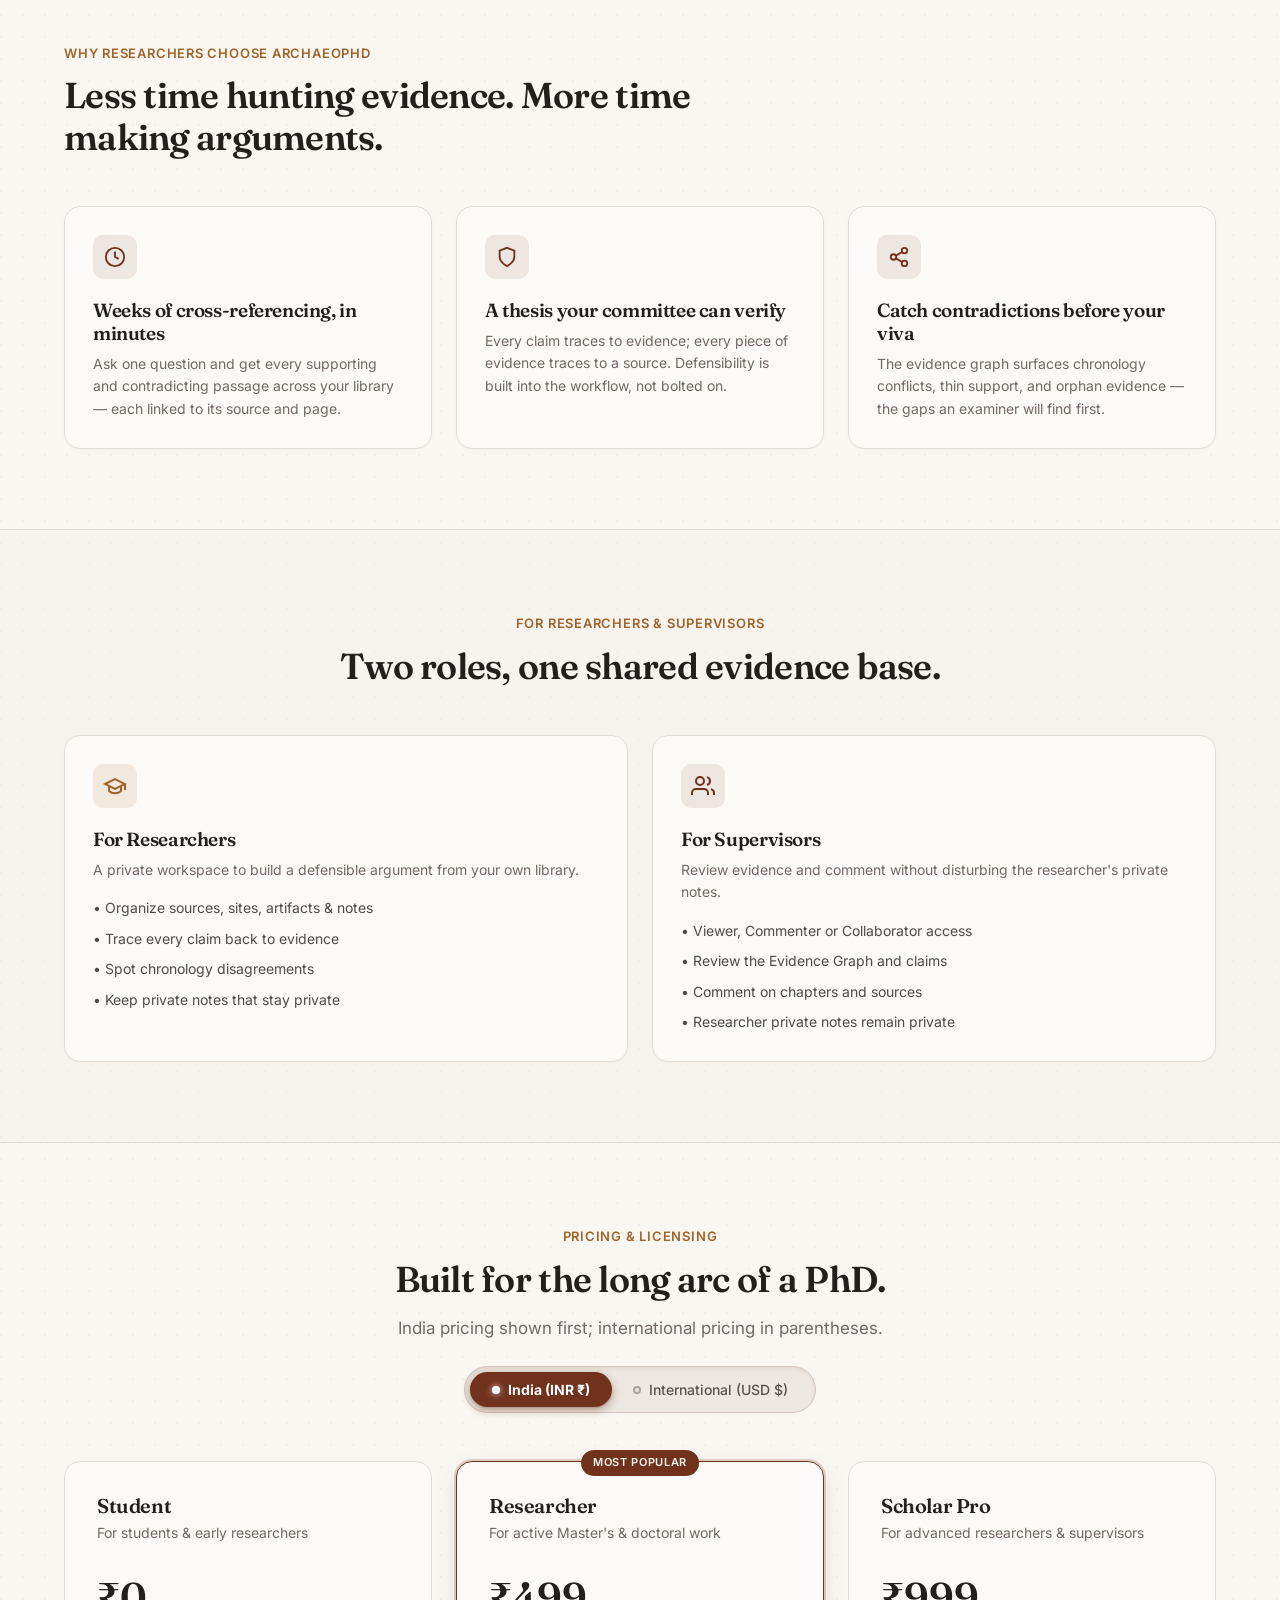
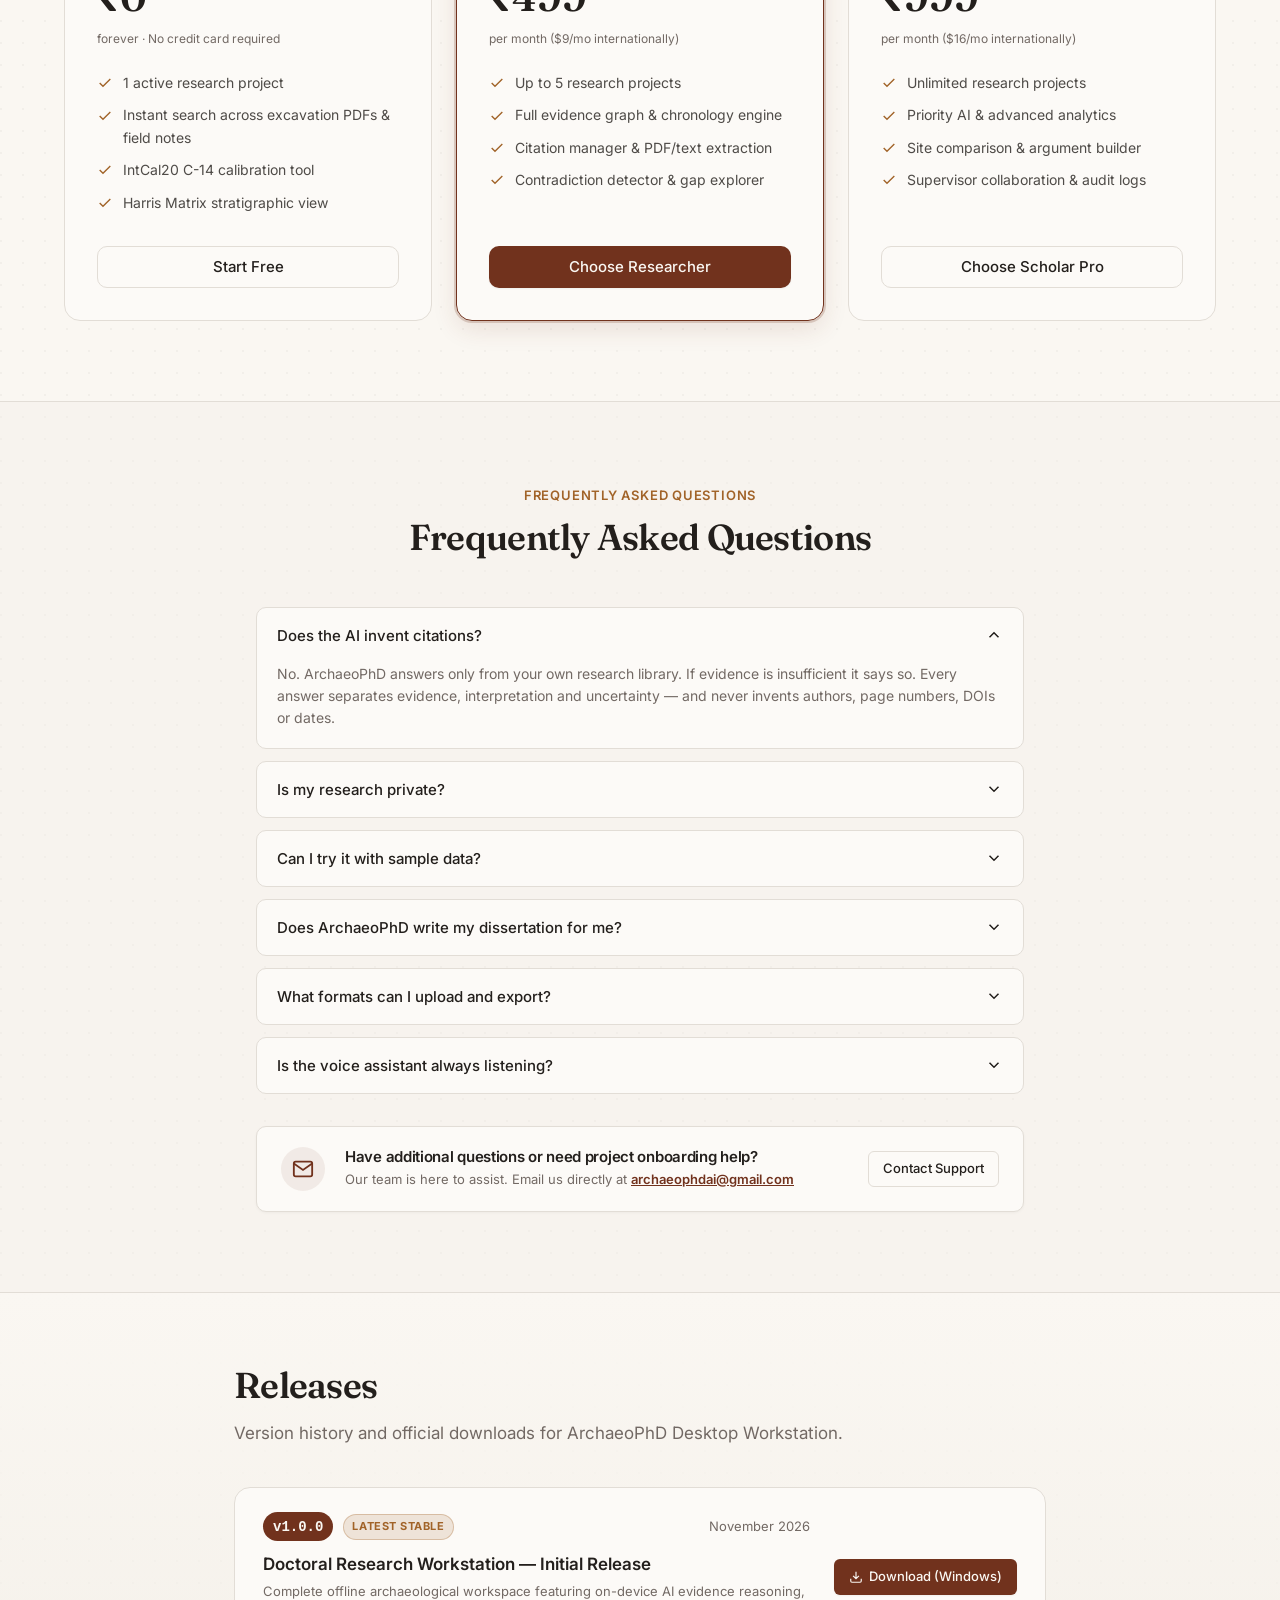
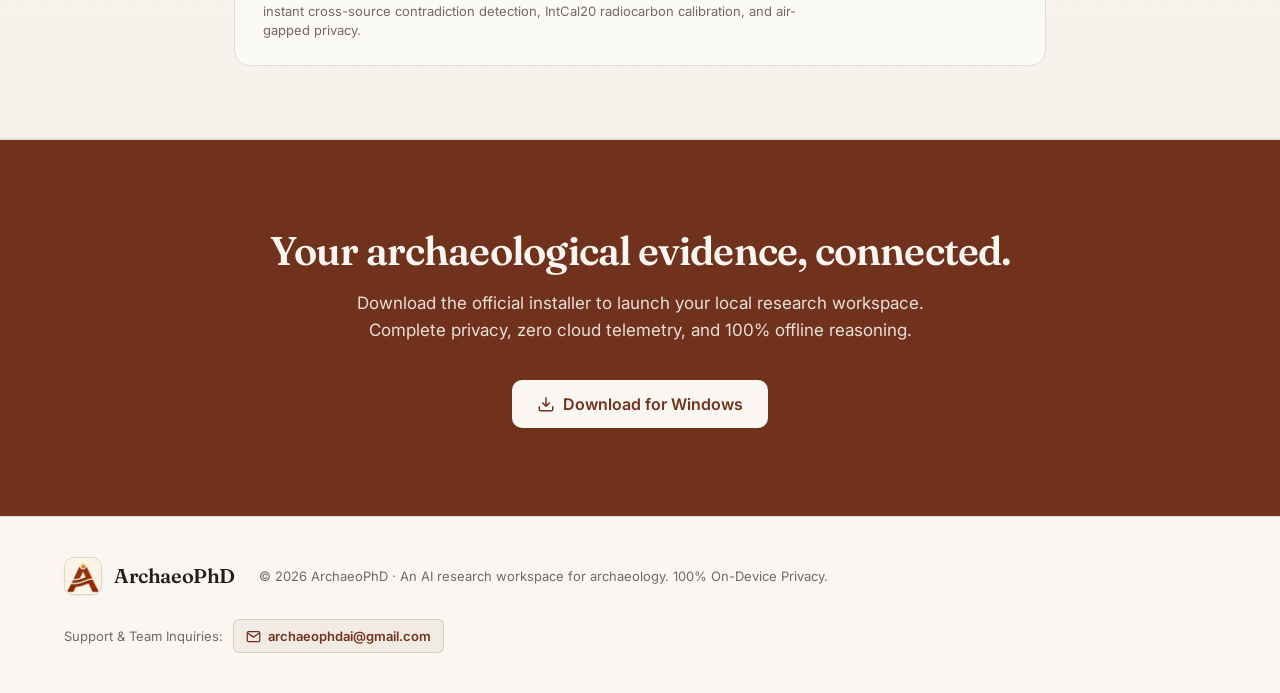
==== commit 618796c7: "chore(releases): remove portable download link" ====
--- a/index.html
+++ b/index.html
@@ -1205,12 +1205,11 @@
                     Complete offline archaeological workspace featuring on-device AI evidence reasoning, instant cross-source contradiction detection, IntCal20 radiocarbon calibration, and air-gapped privacy.
                   </div>
                 </div>
-                <div class="version-item-actions" style="display: flex; flex-direction: column; align-items: flex-end; gap: 0.375rem;">
+                <div class="version-item-actions">
                   <a href="downloads/ArchaeoPhD-Setup.exe" download="ArchaeoPhD-Setup.exe" class="btn btn-primary btn-sm" style="display: inline-flex; align-items: center; gap: 6px;">
                     <svg width="14" height="14" viewBox="0 0 24 24" fill="none" stroke="currentColor" stroke-width="2"><path d="M21 15v4a2 2 0 0 1-2 2H5a2 2 0 0 1-2-2v-4M7 10l5 5 5-5M12 15V3"/></svg>
                     <span>Download (Windows)</span>
                   </a>
-                  <a href="downloads/ArchaeoPhD.exe" download="ArchaeoPhD.exe" style="font-size: 0.75rem; color: var(--muted-foreground); text-decoration: underline;">Portable (.exe)</a>
                 </div>
               </div>
             </div>
